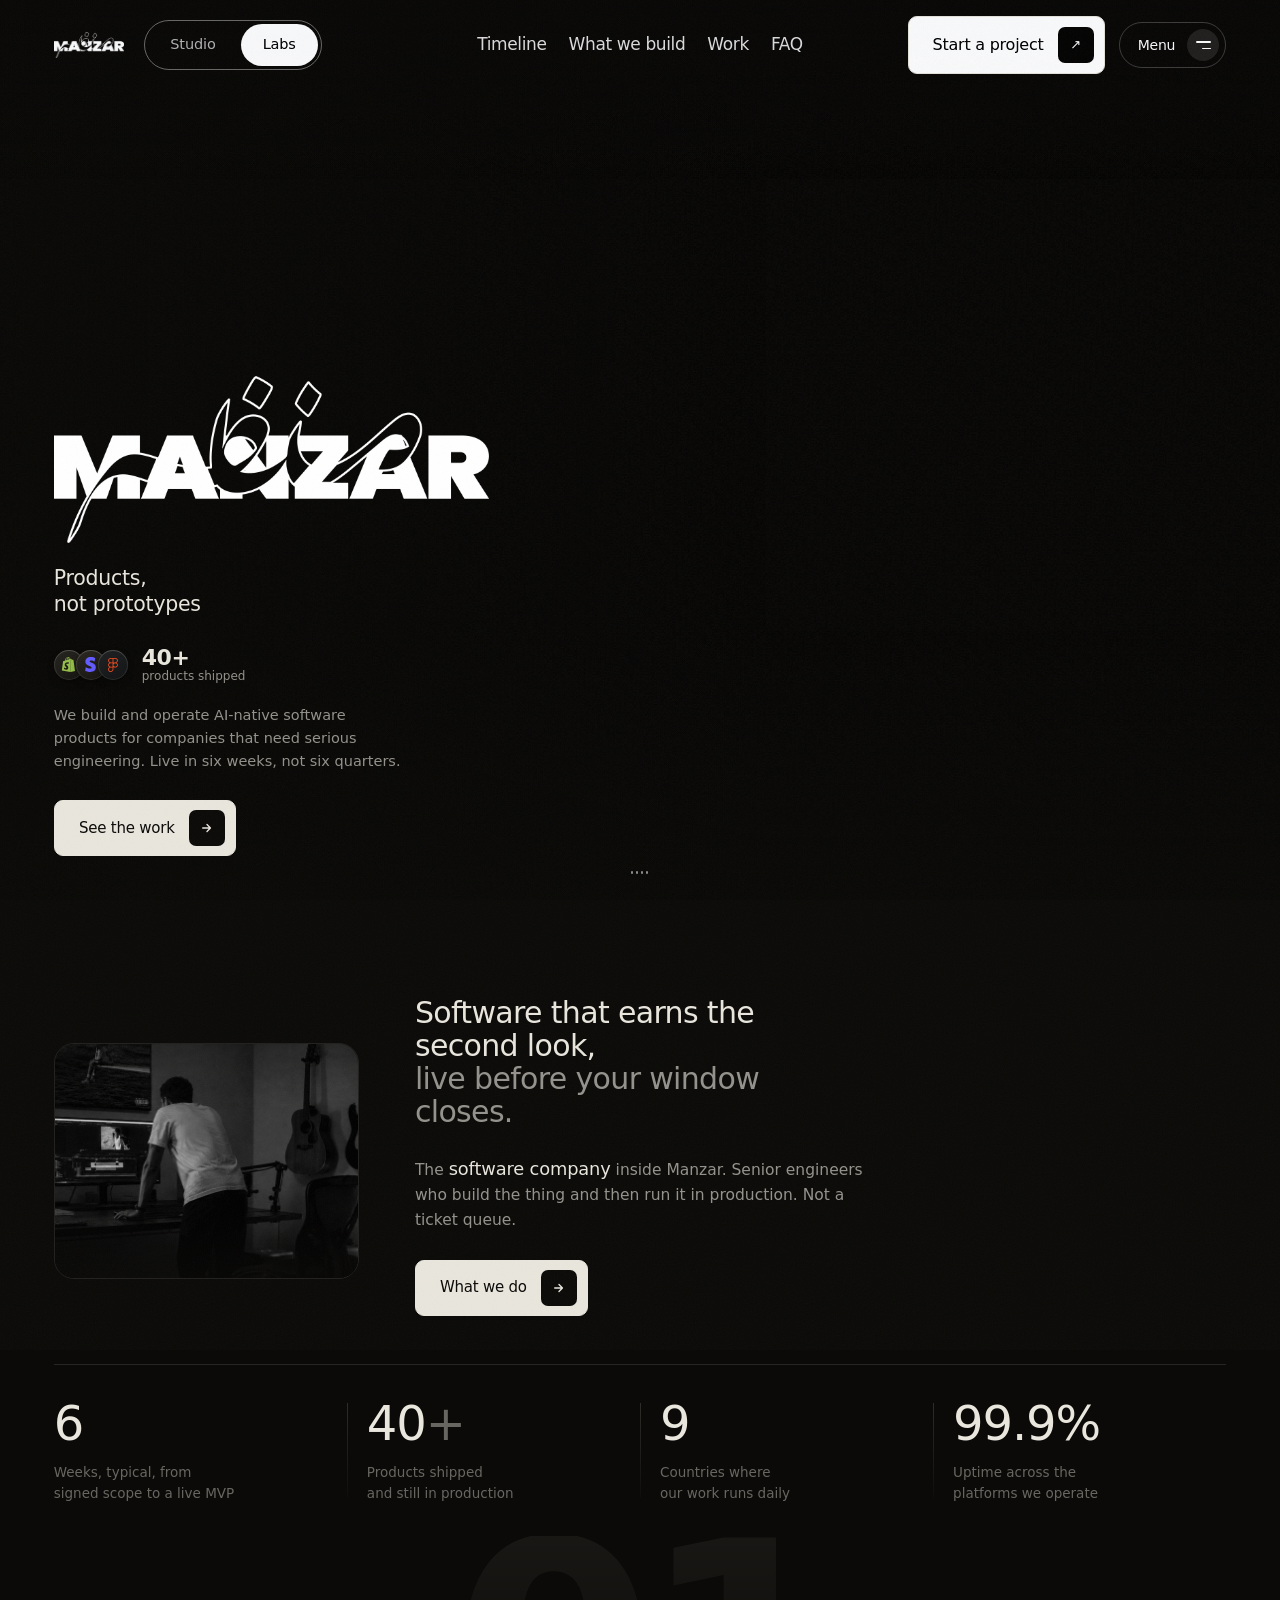
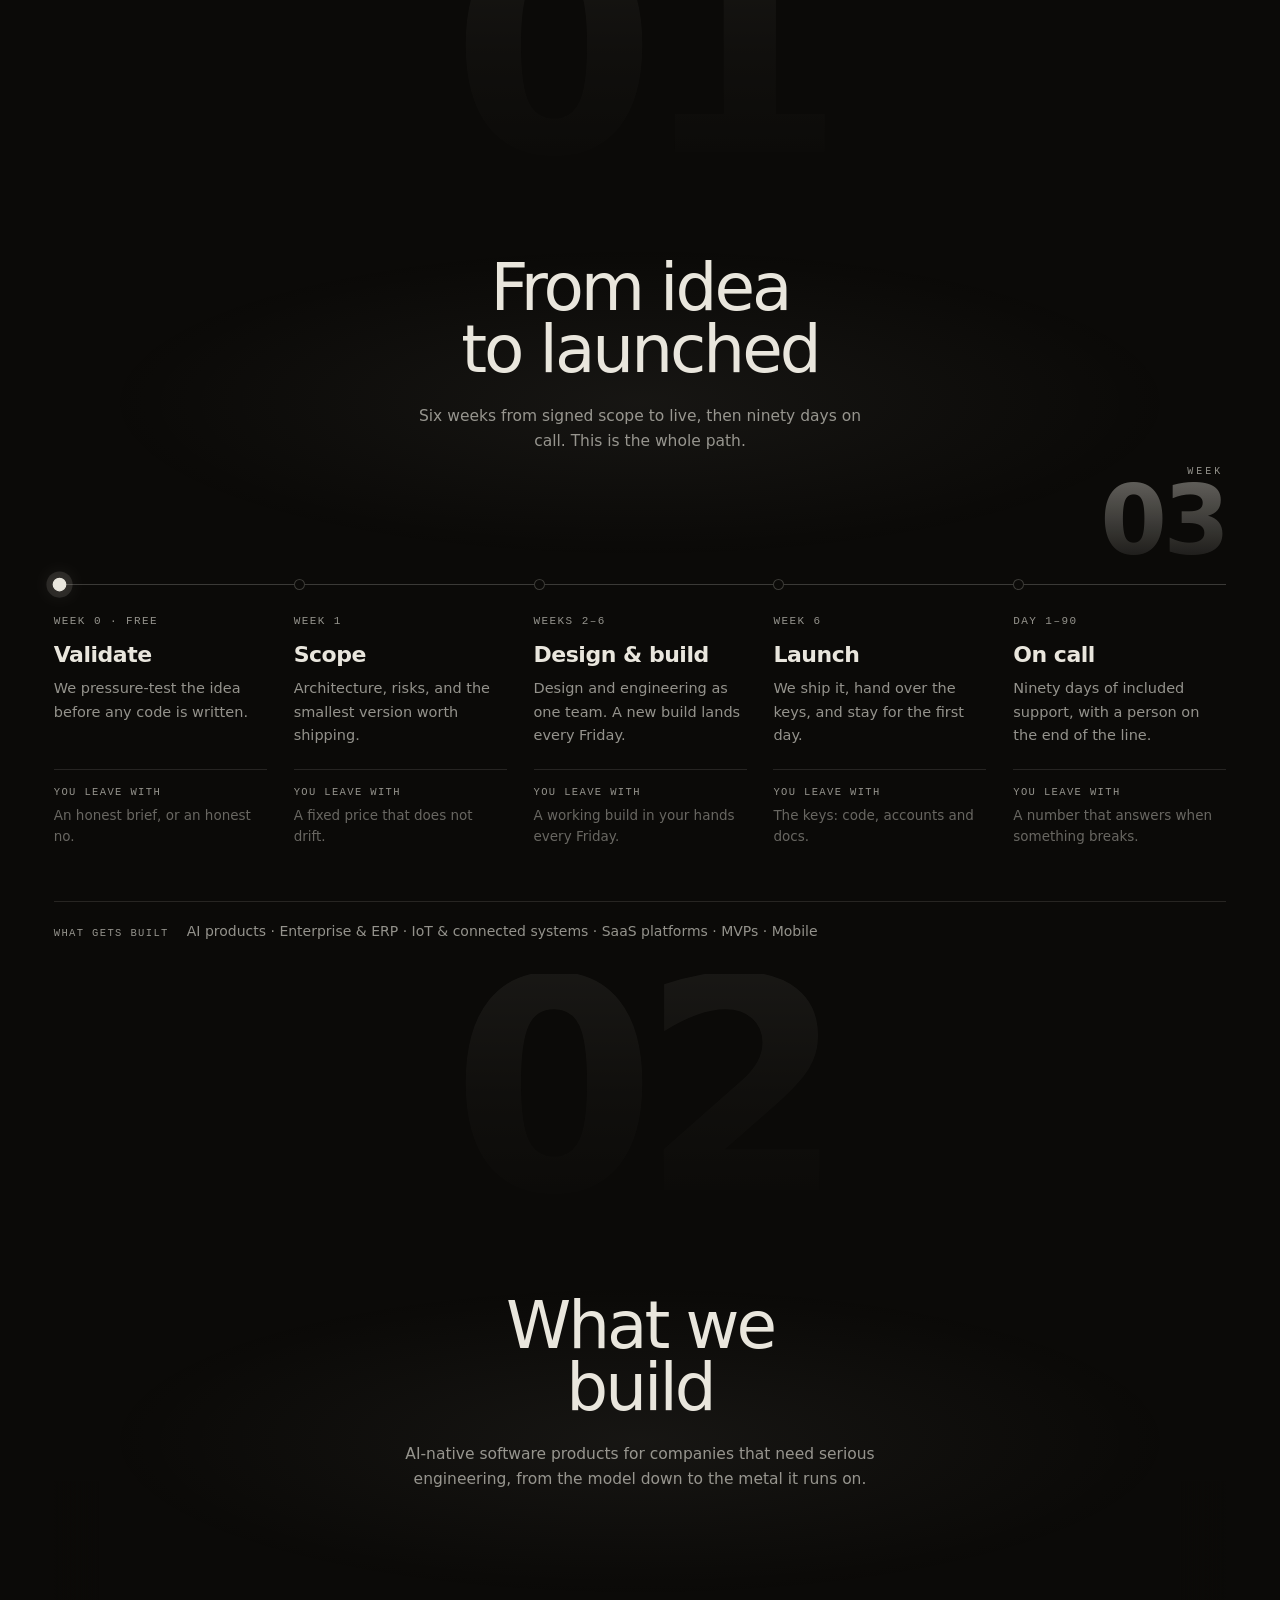
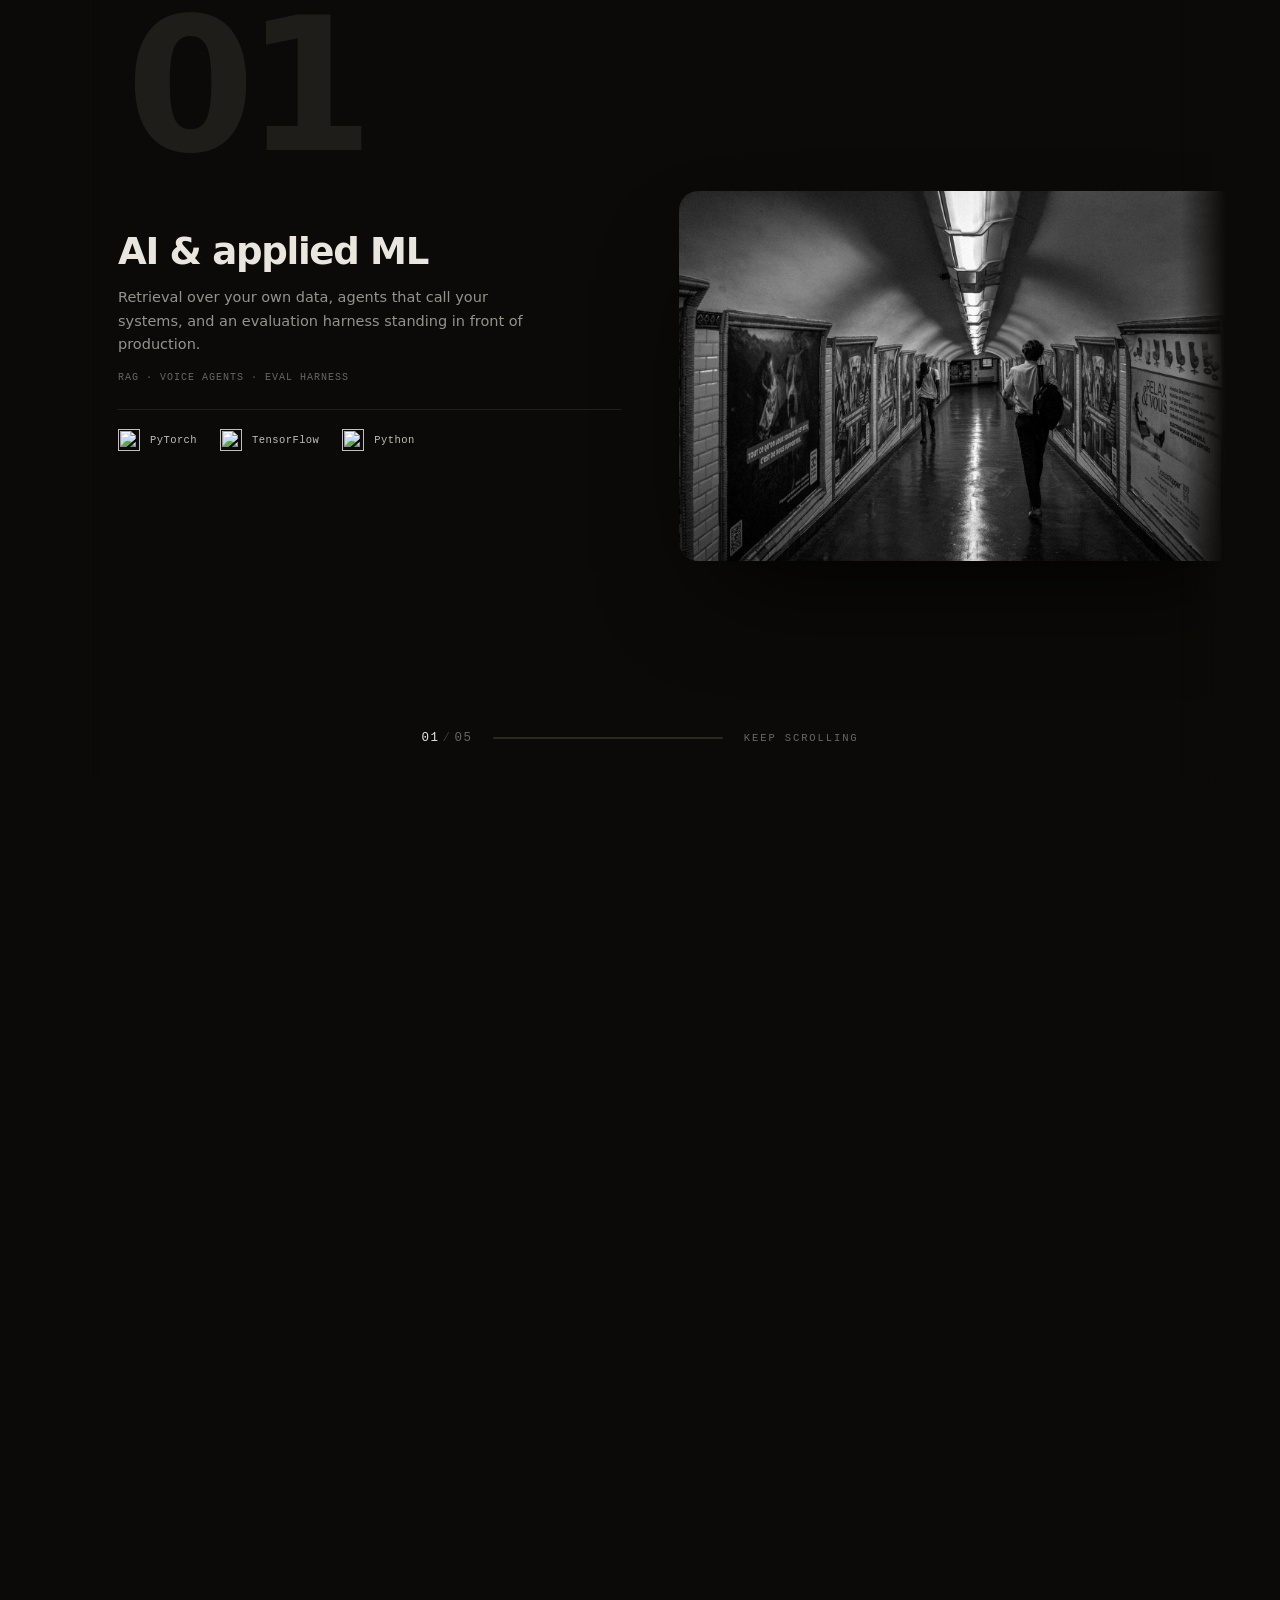
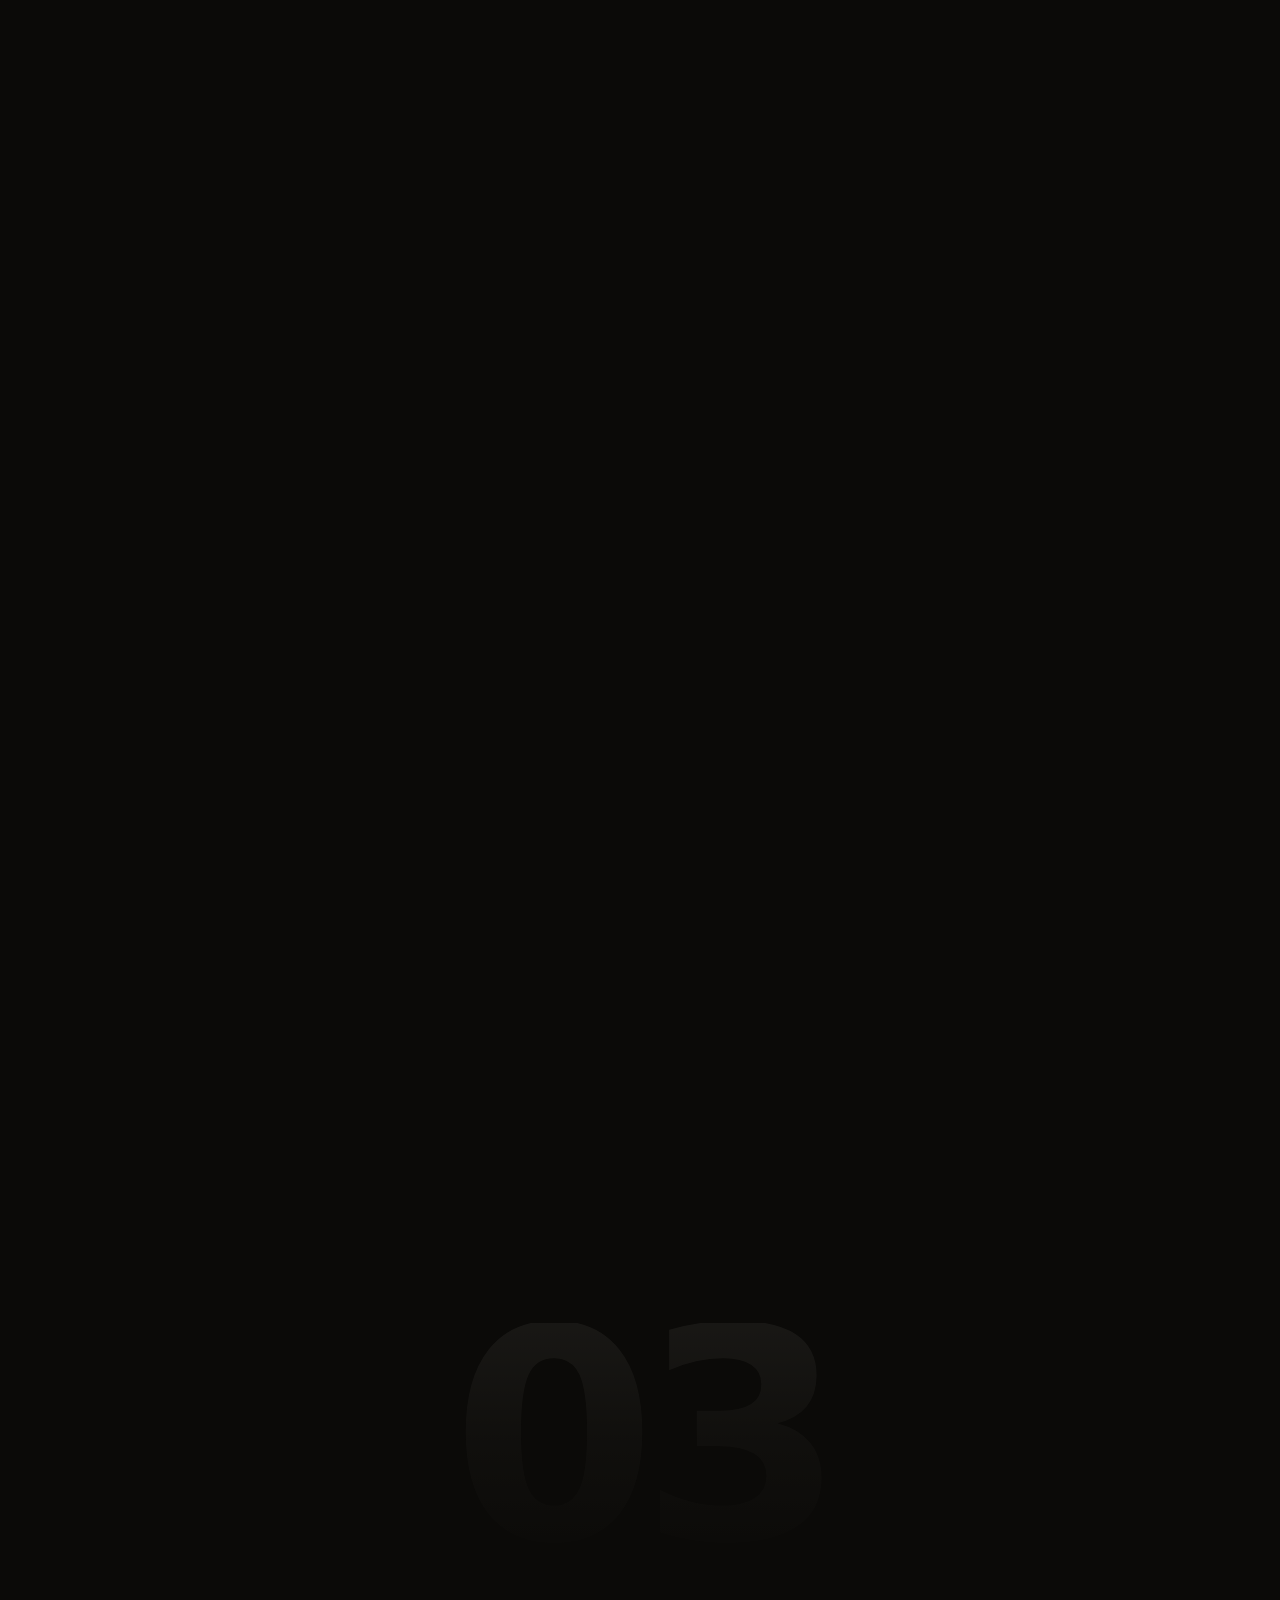
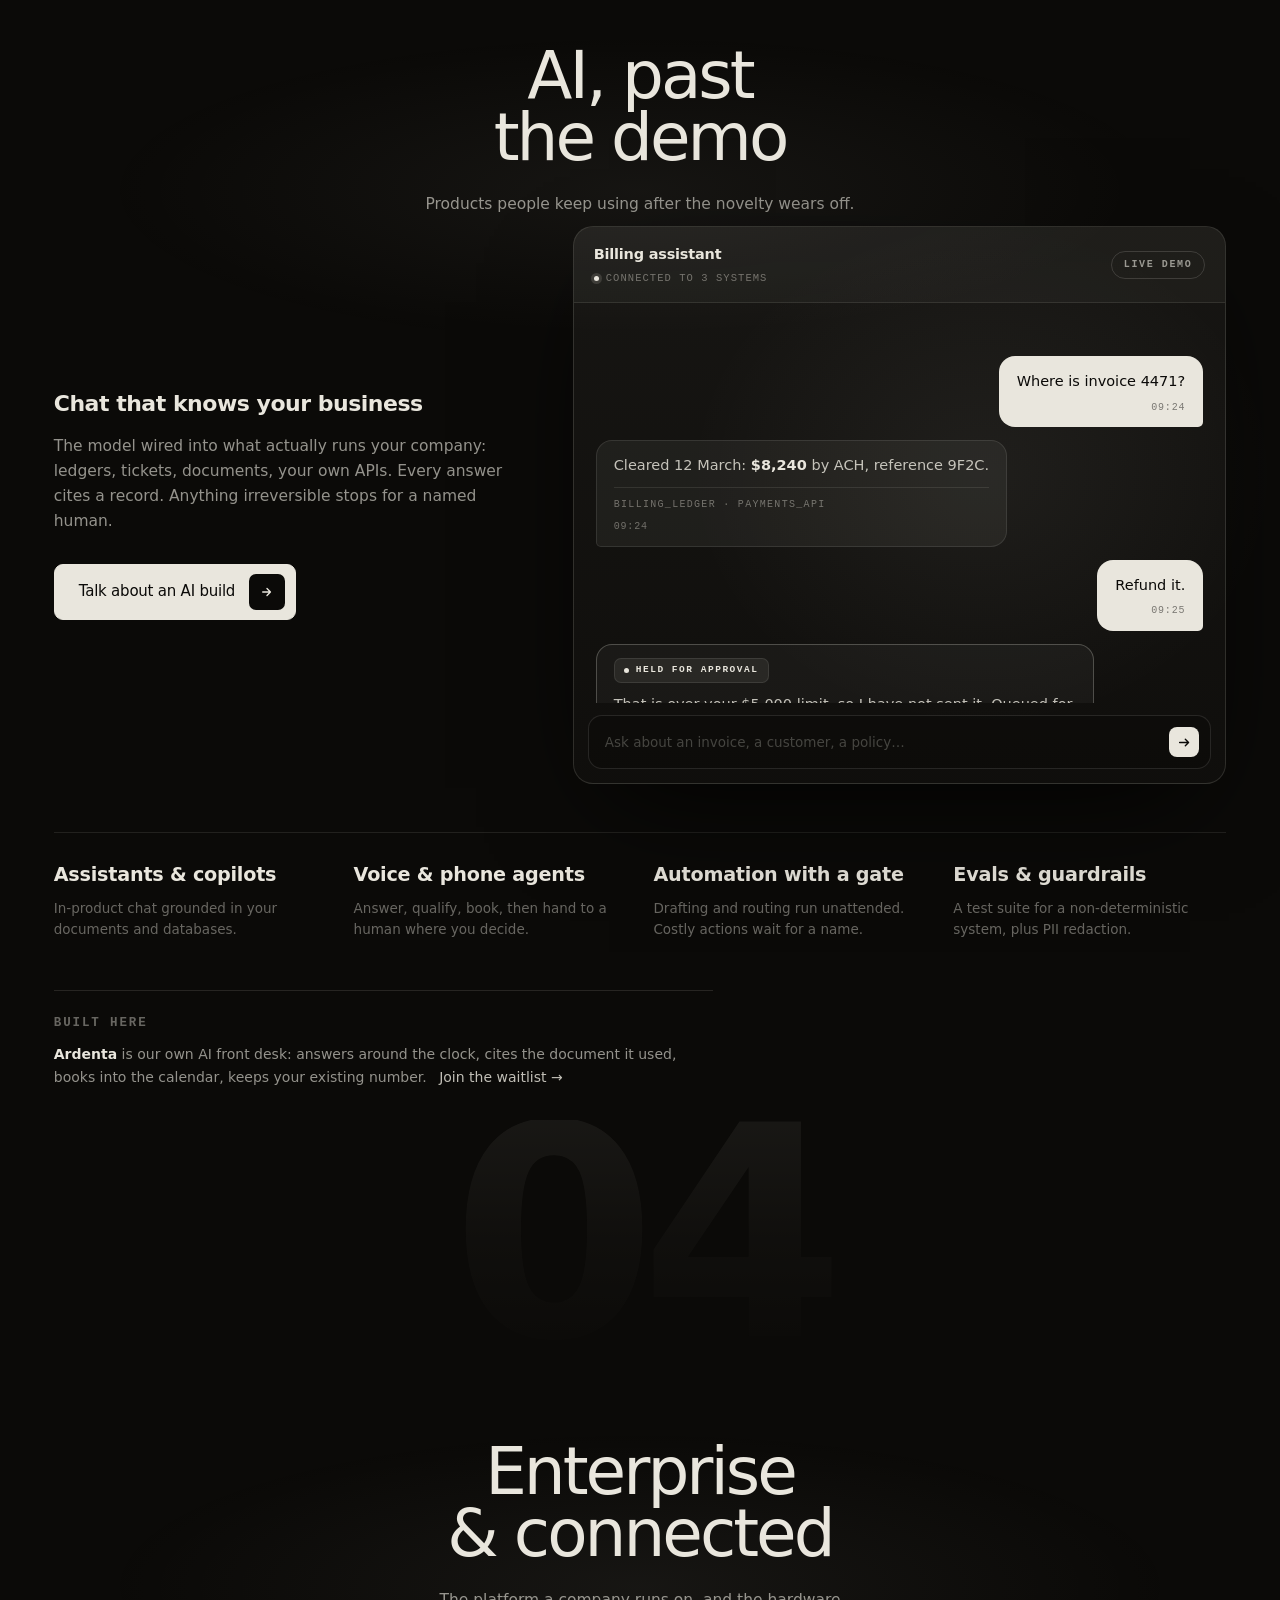
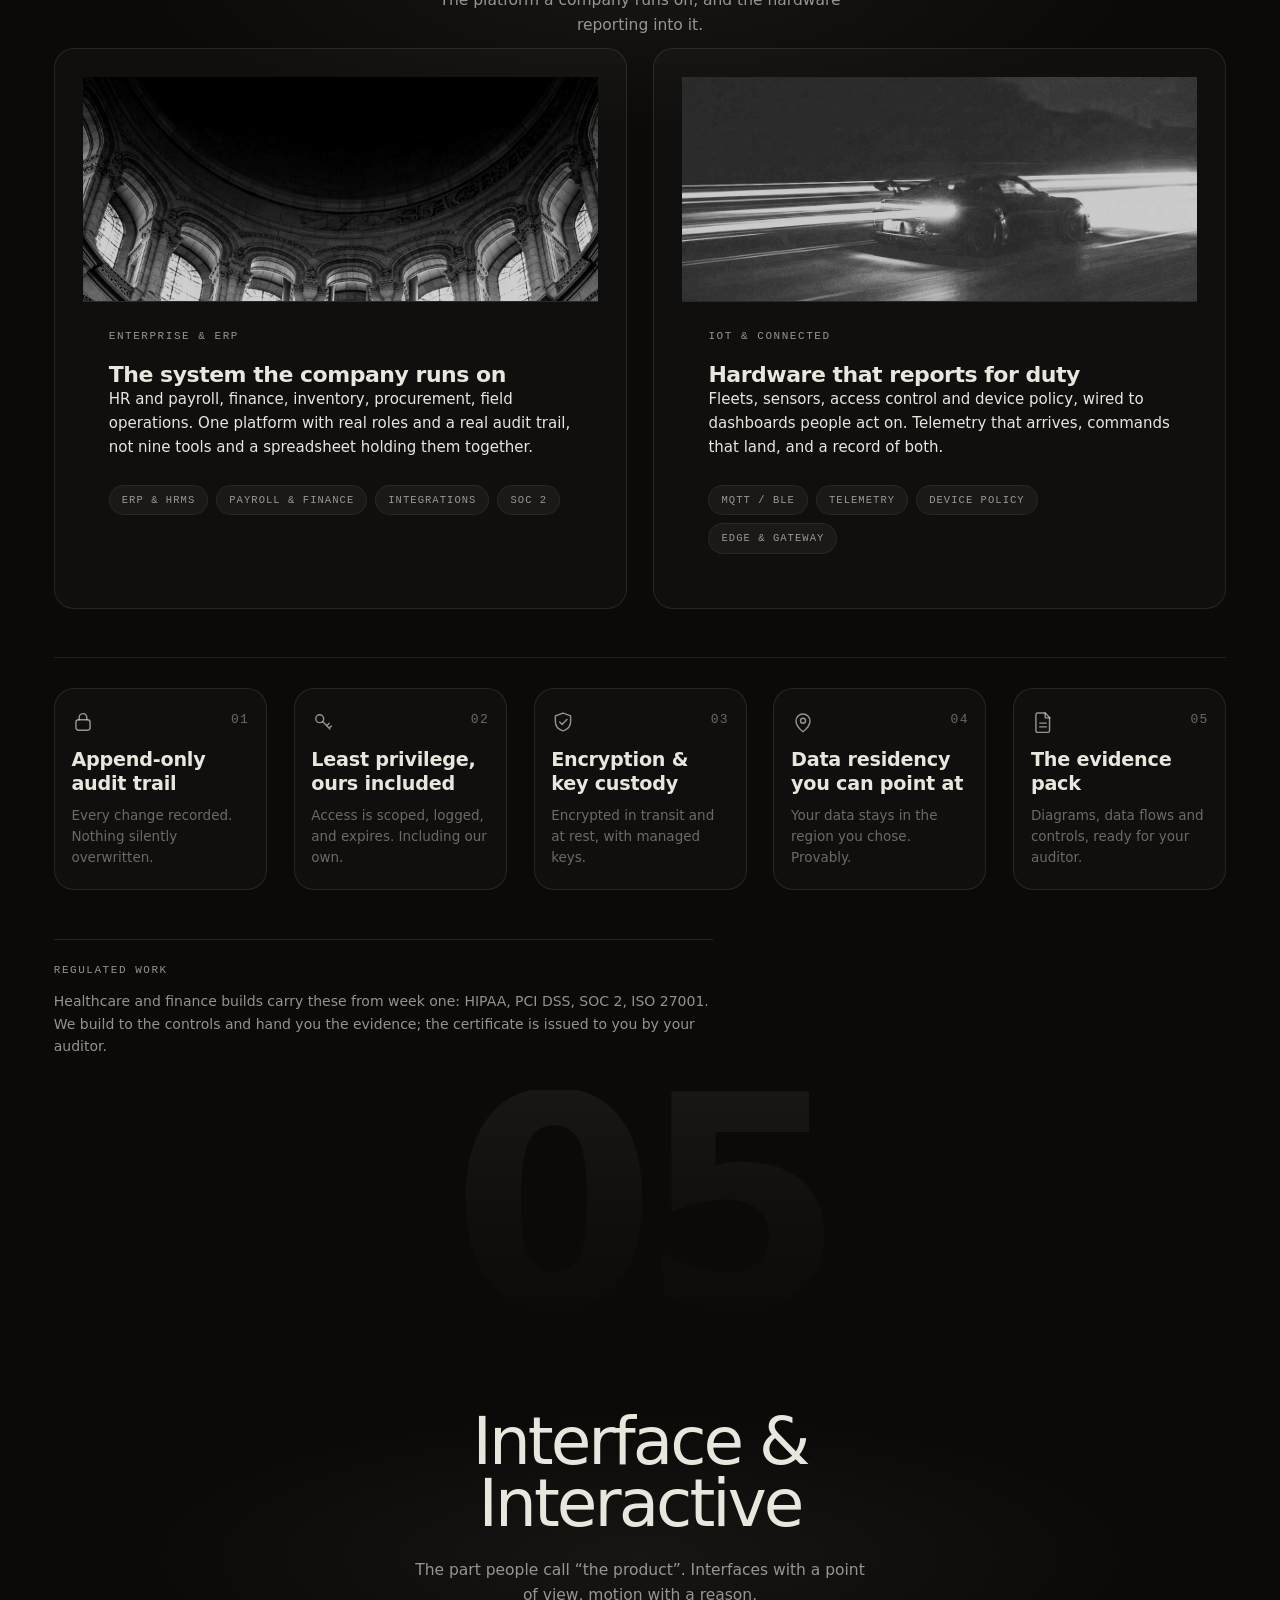
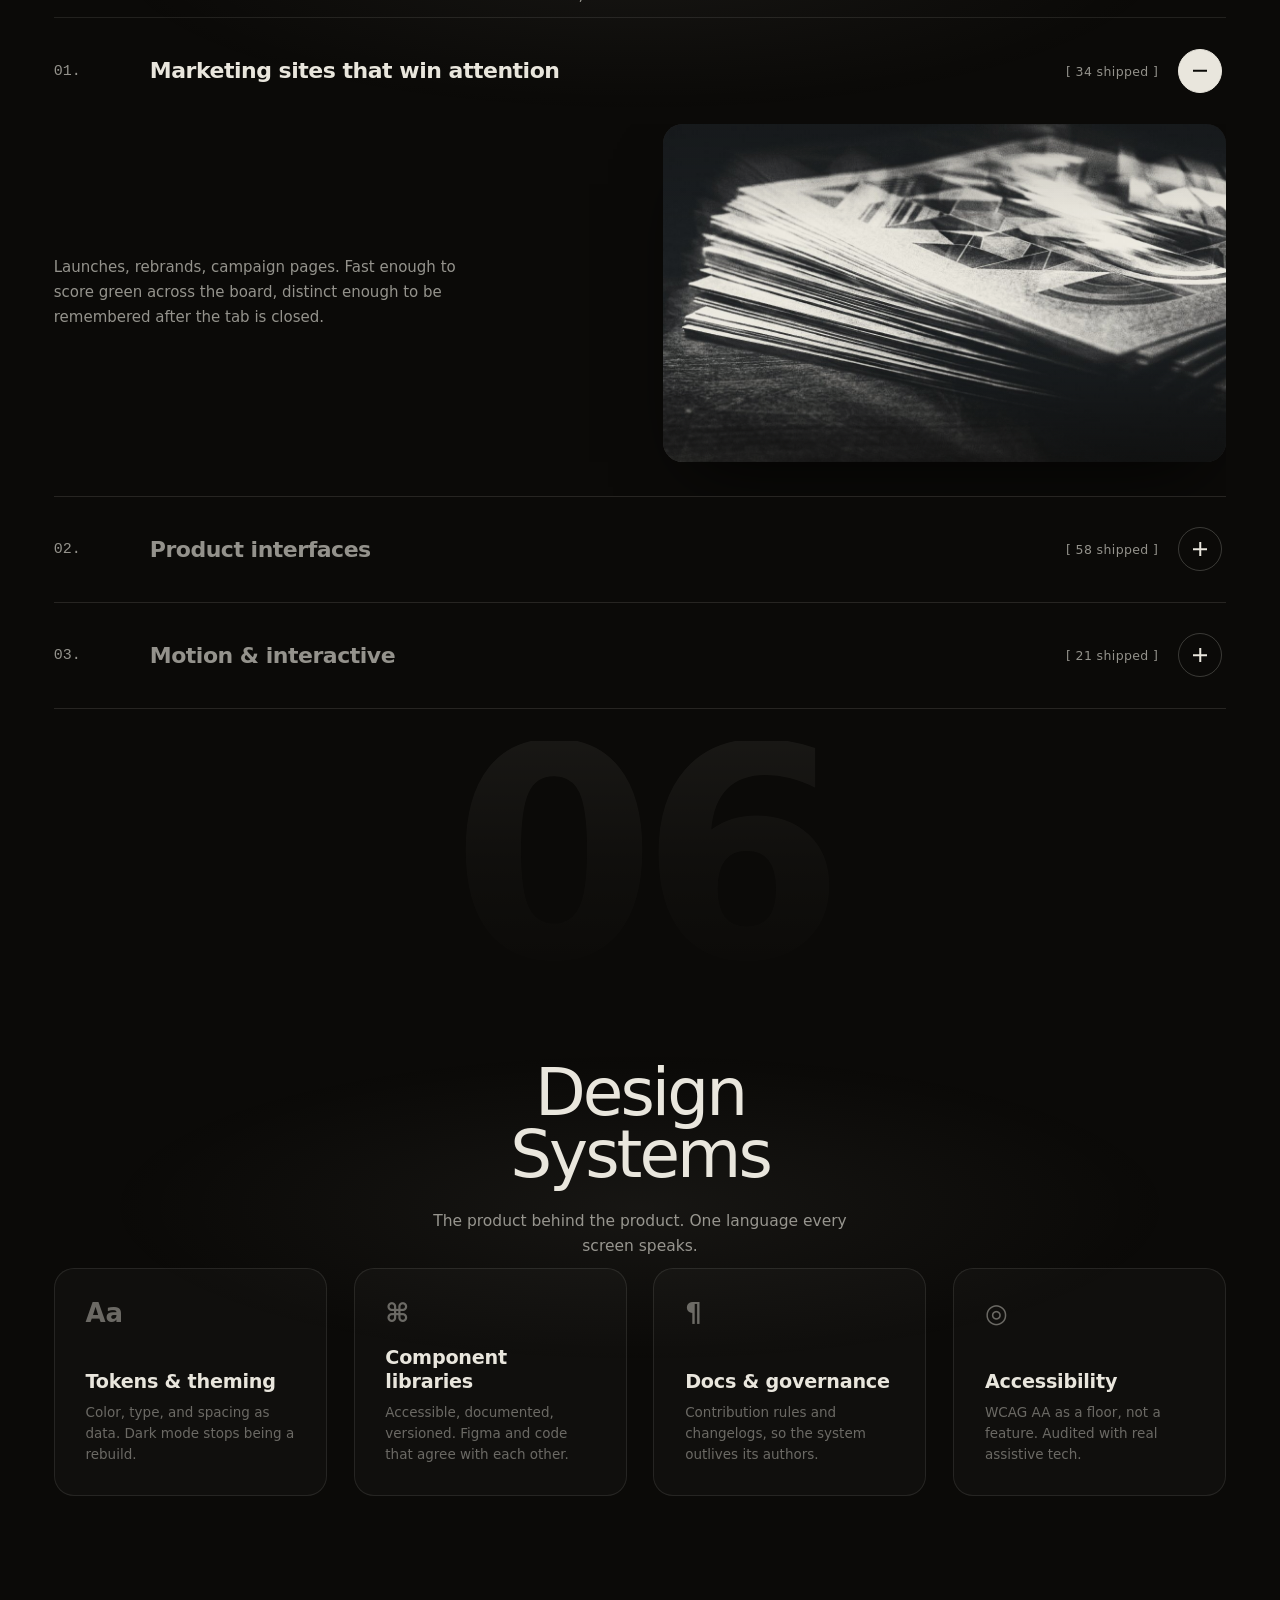
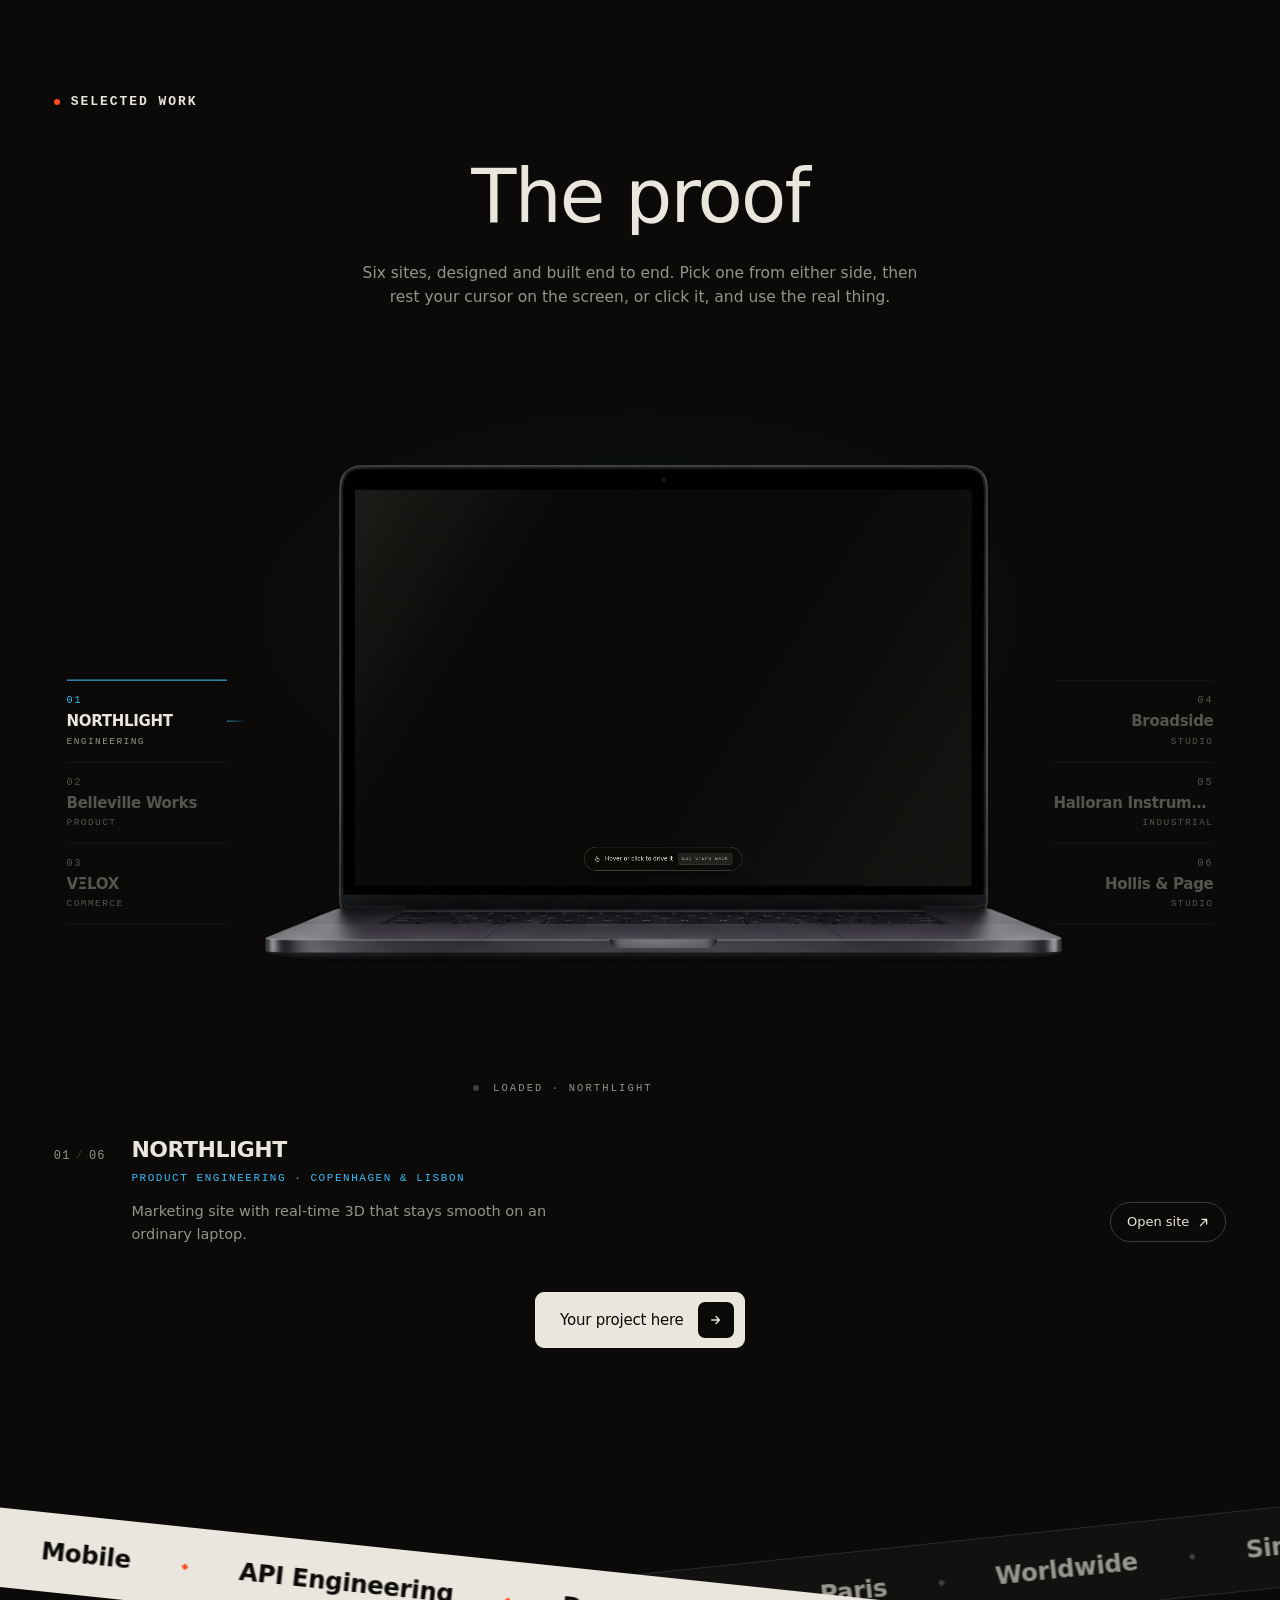
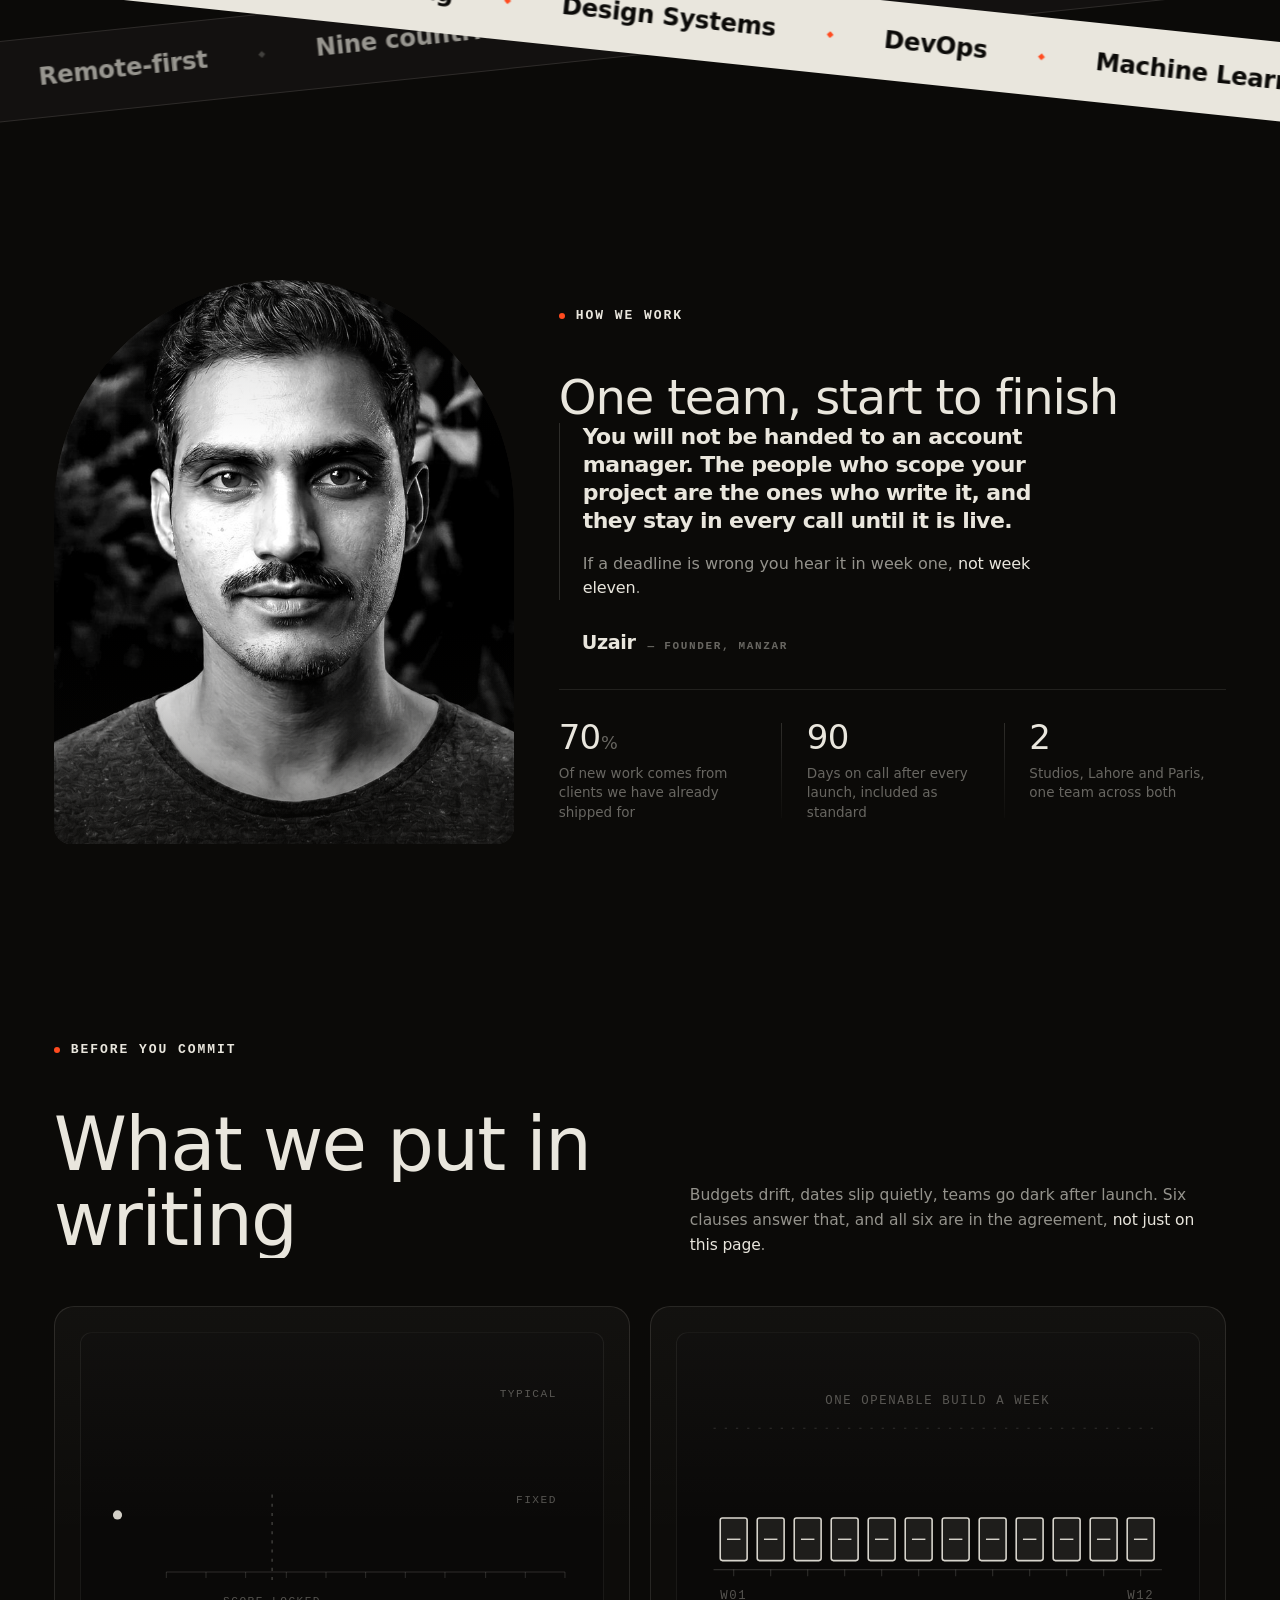
==== labs/index.html @ a0391128 "Score volume up ~14dB: files re-mastered -25 to -15dB mean (limited -2dB peaks), player volume .5 to" ====
<!DOCTYPE html>
<html lang="en">
<head>
<meta charset="UTF-8">
<!-- First-paint guard. This runs during parse, before any stylesheet has
     loaded, so the very first frame the browser paints is ink rather than the
     browser default white. Without it a slow stylesheet shows a white page with
     blue links for a frame, which is precisely what a crossover looked like.
     The second half raises the crossover cover during parse too, so arriving
     from the other world is covered from frame one rather than from whenever
     crossover.js happens to execute at the end of the body. -->
<style>html{background:#0B0A08}html.mz-xover-boot{overflow:hidden}html.mz-xover-boot::before{content:"";position:fixed;inset:0;z-index:4001;background:#0B0A08;pointer-events:none}</style>
<script>(function(){var d=document.documentElement;try{if(sessionStorage.getItem('mz:crossover')){d.className+=' mz-xover-boot';}}catch(e){}
/* Activate the Manzar pointer during parse. It used to be switched on by
   the main script at the end of the body, so for the whole of a page load
   — and therefore for the whole of a crossover — the visitor got the
   system arrow back. Setting it here means the pointer never changes
   identity between the two worlds. */
})();</script>

<meta name="viewport" content="width=device-width, initial-scale=1.0">
<title>Manzar Labs — Software Engineering at Startup Speed</title>
<meta name="description" content="Manzar Labs is a software engineering company. MVPs live in six weeks, AI products that hold up past the demo, and healthcare and fintech platforms built to pass audit. Lahore and Paris, working worldwide.">
<link rel="canonical" href="https://manzar.studio/labs/">
<meta property="og:title" content="Manzar Labs · Software engineering at startup speed">
<meta property="og:description" content="MVPs live in six weeks. AI products past the demo. HIPAA and SOC 2 platforms that pass audit the first time. Built between Lahore and Paris.">
<meta property="og:type" content="website">
<meta property="og:url" content="https://manzar.studio/labs/">
<meta property="og:image" content="https://manzar.studio/assets/labs-preview.jpg">
<meta property="og:image:width" content="1200">
<meta property="og:image:height" content="750">
<meta property="og:image:alt" content="Manzar Labs, software engineering at startup speed">
<meta name="twitter:card" content="summary_large_image">
<meta name="twitter:title" content="Manzar Labs · Software engineering at startup speed">
<meta name="twitter:description" content="MVPs live in six weeks. AI products past the demo. HIPAA and SOC 2 platforms that pass audit the first time. Built between Lahore and Paris.">
<meta name="twitter:image" content="https://manzar.studio/assets/labs-preview.jpg">
<meta name="theme-color" content="#0B0A08">
<link rel="icon" href="../favicon.ico" sizes="32x32">
<link rel="icon" type="image/png" sizes="32x32" href="../assets/brand/favicon-labs-32.png">
<link rel="icon" type="image/png" sizes="192x192" href="../assets/brand/favicon-labs-192.png">
<link rel="icon" type="image/png" sizes="512x512" href="../assets/brand/favicon-labs-512.png">
<link rel="apple-touch-icon" href="../assets/brand/favicon-labs-180.png">
<link rel="manifest" href="../site.webmanifest">
<script>if("scrollRestoration" in history)history.scrollRestoration="manual";
/* Crossover gating, before first paint. main.js runs during parse and takes this
   page's own preloader straight down the moment it sees a crossover, but the
   curtain that should be covering is built by the deferred manzar-system.js —
   between the two the Labs hero flashed for a frame or two mid-transition. This
   holds the same ink from frame one (html.mz-crossing in manzar-system.css);
   MZ.arrive() clears it once the real curtain is up, and the timer is the
   failsafe for the shared script never loading. */
window.__mzCrossover=false;
try{window.__mzCrossover=!!sessionStorage.getItem("mz-crossover");}catch(e){}
if(window.__mzCrossover){
  document.documentElement.classList.add("mz-crossing");
  setTimeout(function(){document.documentElement.classList.remove("mz-crossing");},3000);
}</script>
<link rel="preconnect" href="https://fonts.googleapis.com">
<link rel="preconnect" href="https://fonts.gstatic.com" crossorigin>
<link rel="preconnect" href="https://api.fontshare.com">
<!-- Two requests, not one: Fontshare silently drops the second family from a
     combined f[] request, so Tanker never loaded here and every --shout element
     was falling back. Same fix already applied on index.html. -->
<link rel="preload" as="style" href="https://api.fontshare.com/v2/css?f[]=general-sans@400,500,600,700&amp;display=swap" onload="this.onload=null;this.rel='stylesheet'">
<link rel="preload" as="style" href="https://fonts.googleapis.com/css2?family=Instrument+Serif:ital@1&amp;display=swap" onload="this.onload=null;this.rel='stylesheet'">
<link rel="preload" as="style" href="https://api.fontshare.com/v2/css?f[]=tanker@400&amp;display=swap" onload="this.onload=null;this.rel='stylesheet'">
<noscript>
  <link rel="stylesheet" href="https://api.fontshare.com/v2/css?f[]=general-sans@400,500,600,700&amp;display=swap">
  <link rel="stylesheet" href="https://api.fontshare.com/v2/css?f[]=tanker@400&amp;display=swap">
  <link rel="stylesheet" href="https://fonts.googleapis.com/css2?family=Instrument+Serif:ital@1&amp;display=swap">
</noscript>
<!-- The pointer. Deliberately the first stylesheet in the document, so
     it is resolved before the page first paints and the browser never
     gets a chance to show its own arrow. -->
<link rel="stylesheet" href="../assets/css/cursor.css">
<link rel="stylesheet" href="../assets/css/manzar-system.css">
<link rel="stylesheet" href="assets/css/style.css">
  <!-- Manzar theme layer: re-skins Labs onto the Studio type system. Remove to restore original. -->
  <link rel="stylesheet" href="assets/css/manzar-theme.css">
<script src="../assets/js/manzar-system.js" defer></script>
<style>
.skip{position:fixed;left:-999px;top:8px;z-index:2000;background:var(--acc);color:var(--ink);padding:8px 14px;font-family:var(--mono);font-size:12px}
.skip:focus{left:8px}
</style>
<script type="application/ld+json">
{
  "@context": "https://schema.org",
  "@graph": [
    {
      "@type": "Organization",
      "@id": "https://manzar.studio/#organization",
      "name": "Manzar",
      "url": "https://manzar.studio/",
      "logo": "https://manzar.studio/assets/brand/favicon-512.png",
      "sameAs": [
        "https://www.instagram.com/manzar.studio/",
        "https://www.linkedin.com/company/manzarstudio/"
      ]
    },
    {
      "@type": "WebSite",
      "@id": "https://manzar.studio/#website",
      "name": "Manzar",
      "url": "https://manzar.studio/",
      "publisher": {
        "@id": "https://manzar.studio/#organization"
      }
    },
    {
      "@type": "FAQPage",
      "mainEntity": [
        {
          "@type": "Question",
          "name": "We're a startup and need an MVP fast. How fast is fast?",
          "acceptedAnswer": {
            "@type": "Answer",
            "text": "Six weeks from a signed scope to something real users can log into, for a typical first product. You get an openable build in week two and a feature-complete beta around week four, so you are testing with actual people long before launch day. Tell us your date on the first call. If it can't be held, you'll hear that immediately rather than in week eleven."
          }
        },
        {
          "@type": "Question",
          "name": "Can you build an AI chat product?",
          "acceptedAnswer": {
            "@type": "Answer",
            "text": "Yes, and past the demo stage. We wire the model into the systems that run your business: your databases, documents and APIs. Answers are grounded in records it can cite. Assistants and copilots inside your product, voice and phone agents, and automation that stops for a named human before it does anything expensive or irreversible. Evals, PII redaction and fallbacks come with the build, not after it."
          }
        },
        {
          "@type": "Question",
          "name": "Can you handle HIPAA, PCI or SOC 2 work?",
          "acceptedAnswer": {
            "@type": "Answer",
            "text": "Yes. We build healthcare and finance products to those controls from week one: append-only audit trails, least-privilege access, encryption with managed keys, and data residency you can point at. We hand over the architecture diagrams, data-flow maps, threat model and policies as part of the delivery. The certificate is issued to you by your own auditor; our job is to make sure nothing in the build stands between you and it."
          }
        },
        {
          "@type": "Question",
          "name": "How does a project start?",
          "acceptedAnswer": {
            "@type": "Answer",
            "text": "With a call and a one-page brief we write for you, free. If we're not the right fit, we'll say so and point you to someone who is."
          }
        },
        {
          "@type": "Question",
          "name": "What does an engagement cost?",
          "acceptedAnswer": {
            "@type": "Answer",
            "text": "Scoping sprints start around $6k. Full builds typically run $25k to $120k depending on scope. You get the number after scoping, and it doesn't drift."
          }
        },
        {
          "@type": "Question",
          "name": "Who actually works on our product?",
          "acceptedAnswer": {
            "@type": "Answer",
            "text": "The senior team that scoped it, plus specialists we bring in by name when a project needs them. Nothing is outsourced anonymously."
          }
        },
        {
          "@type": "Question",
          "name": "How fast do you ship?",
          "acceptedAnswer": {
            "@type": "Answer",
            "text": "An MVP in about six weeks. A marketing site in three to five. A larger v1 platform in eight to fourteen. Whichever it is, you open a working build every Friday from week two, so you can check the answer yourself instead of taking it on trust."
          }
        },
        {
          "@type": "Question",
          "name": "What happens after launch?",
          "acceptedAnswer": {
            "@type": "Answer",
            "text": "Ninety days of included support, then a retainer if you want us on call. Either way you own the code, the accounts, and the docs."
          }
        }
      ]
    }
  ]
}
</script>
<link rel="stylesheet" href="../assets/css/crossover.css">
<link rel="stylesheet" href="../assets/css/menu.css">
</head>
<body>
<a class="skip" href="#top">Skip to content</a>

<!-- ══════════════ PRELOADER ══════════════ -->
<div class="preloader" id="preloader" aria-hidden="true">
  <!-- The real bilingual wordmark, same mark the Studio loader uses — Labs was
       rebuilding "MANZAR" out of display type, so the two worlds opened on
       different marks. -->
  <div class="preloader-core">
    <img class="preloader-logo" id="preloaderLogo" src="../assets/manzar-wordmark.png" alt="Manzar"
         width="2556" height="980" fetchpriority="high" decoding="async">
    <span class="preloader-rail" aria-hidden="true"><i id="preloaderRail"></i></span>
  </div>
  <div class="preloader-count" id="preloaderCount">00</div>
</div>

<!-- ══════════════ NAV ══════════════
     Shared .mz-nav markup + component CSS from manzar-system.css (§3.1),
     driven by MZ.nav()/MZ.switcher(). Same grammar as the Studio page:
     left = Menu pill + locale + clock, centre = logo tab, right =
     world switcher + Start a project. -->
<header class="nav" id="nav">
  <div class="nav-left">
    <a class="brand" href="#top" aria-label="Manzar Labs, back to top"><img src="../assets/manzar-wordmark.png" alt="Manzar" width="2556" height="980" decoding="async"></a>
    <div class="mz-switch" role="group" aria-label="Manzar worlds">
      <a class="mz-sw-opt" href="../index.html" data-world="studio">Studio</a>
      <a class="mz-sw-opt is-on" href="index.html" data-world="labs">Labs</a>
    </div>
  </div>
  <nav class="nav-links" aria-label="Primary">
    <a href="#speed">Timeline</a>
    <a href="#services">What we build</a>
    <a href="#work">Work</a>
    <a href="#faq">FAQ</a>
  </nav>
  <div class="nav-right">
    <a class="nav-cta magnetic" href="#contact">Start a project <span class="arr">↗</span></a>
    <button class="menu-btn" type="button" id="menuBtn" data-mzx-open aria-controls="mzMenu" aria-expanded="false" aria-label="Open menu"><span class="menu-btn-label">Menu</span><span class="menu-btn-icon" aria-hidden="true"><i></i><i></i></span></button>
  </div>
</header>

<main id="top">

  <!-- ══════════════ HERO ══════════════ -->
  <section class="hero" id="hero">
    <div class="hero-shell" id="heroShell">
      <div class="hero-media" aria-hidden="true">
        <!-- Charcoal silk, relit in WebGL: a baked normal-map video gives the
             folds their curvature, and a soft light follows the cursor across
             the sheen. Fallbacks: plain video, then a still. -->
        <div class="hero-fallback" style="background-image:url('assets/img/hero-silk.jpg')"></div>
        <canvas id="cv-hero"></canvas>
        <video id="hvA" class="hv hv-a" muted playsinline preload="auto"></video>
        <div class="hero-shade"></div>
      </div>
      <!-- Sits outside .hero-media on purpose: the media parallaxes and this must
           stay locked to the shell edge. Fades up with the inset (see --feather). -->
      <div class="hero-feather" aria-hidden="true"></div>
      <div class="hero-inner">
        <h1 class="hero-title hero-title--logo" id="heroTitle" aria-label="Manzar"><img src="../assets/manzar-wordmark.png" alt="Manzar" width="2556" height="980" decoding="async"></h1>
        <div class="hero-row">
          <div class="hero-col-left">
            <h2 class="hero-sub" data-reveal>Products,<br>not prototypes</h2>
            <div class="hero-clients" data-reveal>
              <div class="hero-picons" aria-hidden="true"><span><img src="assets/picons/shopify.svg" alt="" width="15" height="15" decoding="async"></span><span><img src="assets/picons/stripe.svg" alt="" width="15" height="15" decoding="async"></span><span><img src="assets/picons/figma.svg" alt="" width="14" height="14" decoding="async"></span></div>
              <div class="hero-clients-copy"><strong class="stat-num" data-count="40" data-suffix="+">0</strong><em>products shipped</em></div>
            </div>
            <p class="hero-blurb" data-reveal>We build and operate AI-native software products for companies that need serious engineering. Live in six weeks, not six quarters.</p>
            <div class="hero-ctas" data-reveal>
              <a class="btn btn-light" href="#work"><span class="btn-label">See the work</span><span class="btn-chip"><svg viewBox="0 0 14 14" width="11" height="11"><path d="M2 7h9M7 3l4 4-4 4" stroke="currentColor" stroke-width="1.6" fill="none" stroke-linecap="round" stroke-linejoin="round"/></svg></span></a>
            </div>
          </div>
        </div>
      </div>
    </div>
    <audio data-mz-ambience data-mz-volume=".8" loop preload="auto" src="assets/audio/score-labs.m4a"></audio>
  </section>

  <!-- ══════════════ TICKER ══════════════ -->


  <!-- ══════════════ MISSION ══════════════ -->
  <section class="mission section" id="mission">
    <div class="mission-top">
      <figure class="mission-fig" data-reveal>
        <div class="mission-fig-fallback"></div>
        <img loading="lazy" decoding="async" src="assets/img/mission-desk.jpg" alt="A Manzar engineer standing at a workstation late in the edit suite" width="1560" height="1040" onerror="this.style.display='none'">
      </figure>
      <div class="mission-copy">
        <h2 class="mission-head" data-wipe>
          <span class="line-a">Software that earns the second look,</span>
          <span class="line-b">live before your window closes.</span>
        </h2>
        <p class="mission-blurb" data-reveal>The <em class="serif">software company</em> inside Manzar. Senior engineers who build the thing and then run it in production. Not a ticket queue.</p>
        <a class="btn btn-ghost" href="#services" data-reveal><span class="btn-label">What we do</span><span class="btn-chip"><svg viewBox="0 0 14 14" width="11" height="11"><path d="M2 7h9M7 3l4 4-4 4" stroke="currentColor" stroke-width="1.6" fill="none" stroke-linecap="round" stroke-linejoin="round"/></svg></span></a>
      </div>
    </div>
    <div class="stats" id="stats">
      <div class="stat" data-reveal><h3 class="stat-big"><span data-count="6">0</span></h3><p>Weeks, typical, from<br>signed scope to a live MVP</p></div>
      <div class="stat" data-reveal><h3 class="stat-big"><span data-count="40">0</span><i>+</i></h3><p>Products shipped<br>and still in production</p></div>
      <div class="stat" data-reveal><h3 class="stat-big"><span data-count="9">0</span></h3><p>Countries where<br>our work runs daily</p></div>
      <div class="stat" data-reveal><h3 class="stat-big"><span data-count="99">0</span><em>.9%</em></h3><p>Uptime across the<br>platforms we operate</p></div>
    </div>
  </section>

  <!-- The timeline. This used to be told twice: a "Six weeks to live"
     section stating the weeks from our side, and this rail stating the
     same six weeks from the client's — its own subhead said so. One
     timeline now, the client-side one, because it is the richer of the
     two: every stop carries what it costs, what you decide and what you
     hold at the end of it. It keeps id="speed" so the nav, the footer
     and the Studio page all still land here. -->
  <section class="svc" id="speed" data-nav-label="Timeline">
    <div class="svc-head">
      <span class="svc-ghost" aria-hidden="true">01</span>
      <h3 class="svc-title">From idea<br>to launched</h3>
      <p class="svc-sub" data-reveal>Six weeks from signed scope to live, then ninety days on call.
        This is the whole path.</p>
    </div>

    <!-- ── The rail ──────────────────────────────────────────────────
         Five stops on one line, and a clock. The clock is scrubbed to
         scroll through the five stops — WEEK 00 through WEEK 06, then it
         flips to DAY and runs to 90 — so the section's subject, time,
         is the thing your scrolling drives. Each stop keeps exactly one
         concrete line: what you are holding when it ends. -->
    <div class="jr-wrap">
      <div class="jr-clock" id="jrClock" aria-hidden="true">
        <span class="jr-clock-u" id="jrClockU">Day</span>
        <span class="jr-clock-v" id="jrClockV">90</span>
      </div>
      <ol class="jr" id="jr">
        <li class="jr-stop" data-reveal>
          <span class="jr-node" aria-hidden="true"></span>
          <span class="jr-when">Week 0 &middot; free</span>
          <h4>Validate</h4>
          <p class="jr-desc">We pressure-test the idea before any code is written.</p>
          <span class="jr-get">An honest brief, or an honest no.</span>
        </li>
        <li class="jr-stop" data-reveal>
          <span class="jr-node" aria-hidden="true"></span>
          <span class="jr-when">Week 1</span>
          <h4>Scope</h4>
          <p class="jr-desc">Architecture, risks, and the smallest version worth shipping.</p>
          <span class="jr-get">A fixed price that does not drift.</span>
        </li>
        <li class="jr-stop" data-reveal>
          <span class="jr-node" aria-hidden="true"></span>
          <span class="jr-when">Weeks 2&ndash;6</span>
          <h4>Design &amp; build</h4>
          <p class="jr-desc">Design and engineering as one team. A new build lands every Friday.</p>
          <span class="jr-get">A working build in your hands every Friday.</span>
        </li>
        <li class="jr-stop" data-reveal>
          <span class="jr-node" aria-hidden="true"></span>
          <span class="jr-when">Week 6</span>
          <h4>Launch</h4>
          <p class="jr-desc">We ship it, hand over the keys, and stay for the first day.</p>
          <span class="jr-get">The keys: code, accounts and docs.</span>
        </li>
        <li class="jr-stop" data-reveal>
          <span class="jr-node" aria-hidden="true"></span>
          <span class="jr-when">Day 1&ndash;90</span>
          <h4>On call</h4>
          <p class="jr-desc">Ninety days of included support, with a person on the end of the line.</p>
          <span class="jr-get">A number that answers when something breaks.</span>
        </li>
      </ol>
    </div>

    <p class="jr-foot" data-reveal>
      <span>What gets built</span>
      AI products &middot; Enterprise &amp; ERP &middot; IoT &amp; connected systems &middot; SaaS platforms &middot; MVPs &middot; Mobile
    </p>
  </section>

  <!-- ══════════════ VELOCITY ══════════════
       The page's central claim, placed before the service blocks
       because it is the reason a founder keeps reading. Two halves: a
       dated track that says exactly what exists in which week, then the
       mechanics that make those dates possible. The second half matters
       more than the first — "we are fast" is worth nothing without the
       reason, and the reason here is removed overhead, not cut corners. -->
  <!-- ══════════════ SERVICES ══════════════
       One card at a time. Five at once meant five things competing and
       none of them read; here the eye has a single place to be and the
       neighbours read as depth. Advances on a timer that stops the moment
       you touch it, and every control works from the keyboard. -->
  <section class="section lsv" id="services" data-nav-label="What we build">
    <div class="svc-head">
      <span class="svc-ghost" aria-hidden="true">02</span>
      <h3 class="svc-title">What we<br>build</h3>
      <p class="svc-sub" data-reveal>AI-native software products for companies that need serious
        engineering, from the model down to the metal it runs on.</p>
    </div>

    <div class="wb" id="wb">
      <div class="wb-pin">
        <div class="wb-track" id="wbTrack">
        <article class="wb-panel is-on" data-i="0" role="group" aria-label="1 of 5: AI &amp; applied ML">
          <span class="wb-ghost" aria-hidden="true">01</span>
          <div class="wb-copy">
            <h4 class="wb-title">AI &amp; applied ML</h4>
            <p class="wb-lead">Retrieval over your own data, agents that call your systems, and an evaluation harness standing in front of production.</p>
            <p class="wb-meta"><span>RAG &middot; Voice agents &middot; Eval harness</span></p>
            <ul class="wb-stack">
            <li><img src="../assets/brands/pytorch.svg" alt="" width="40" height="40" loading="lazy" decoding="async"><span>PyTorch</span></li>
            <li><img src="../assets/brands/tensorflow.svg" alt="" width="40" height="40" loading="lazy" decoding="async"><span>TensorFlow</span></li>
            <li><img src="../assets/brands/python.svg" alt="" width="40" height="40" loading="lazy" decoding="async"><span>Python</span></li>
            </ul>
          </div>
          <figure class="wb-fig">
            <img src="https://images.unsplash.com/photo-1695278255455-9afc87008775?q=80&w=1600&h=1000&fit=crop&fm=jpg" alt="A field of wave lines rising and falling, black and white"
                   width="1600" height="1000" loading="lazy" decoding="async"
                   onerror="this.onerror=null;this.src='assets/img/svc/ai.jpg'">
          </figure>
        </article>
        <article class="wb-panel" data-i="1" role="group" aria-label="2 of 5: Cloud &amp; infrastructure">
          <span class="wb-ghost" aria-hidden="true">02</span>
          <div class="wb-copy">
            <h4 class="wb-title">Cloud &amp; infrastructure</h4>
            <p class="wb-lead">Infrastructure as code that holds when the traffic is real, with a bill that makes sense.</p>
            <p class="wb-meta"><span>IaC &middot; Autoscaling &middot; On-call</span></p>
            <ul class="wb-stack">
            <li><img src="../assets/brands/aws.svg" alt="" width="40" height="40" loading="lazy" decoding="async"><span>AWS</span></li>
            <li><img src="../assets/brands/azure.svg" alt="" width="40" height="40" loading="lazy" decoding="async"><span>Azure</span></li>
            <li><img src="../assets/brands/gcp.svg" alt="" width="40" height="40" loading="lazy" decoding="async"><span>Google Cloud</span></li>
            <li><img src="../assets/brands/kubernetes.svg" alt="" width="40" height="40" loading="lazy" decoding="async"><span>Kubernetes</span></li>
            <li><img src="../assets/brands/docker.svg" alt="" width="40" height="40" loading="lazy" decoding="async"><span>Docker</span></li>
            </ul>
          </div>
          <figure class="wb-fig">
            <img src="https://images.unsplash.com/photo-1558494949-ef010cbdcc31?q=80&w=1600&h=1000&fit=crop&fm=jpg" alt="Racked network cables in a data centre aisle"
                   width="1600" height="1000" loading="lazy" decoding="async"
                   onerror="this.onerror=null;this.src='assets/img/svc/cloud.jpg'">
          </figure>
        </article>
        <article class="wb-panel" data-i="2" role="group" aria-label="3 of 5: Web platforms">
          <span class="wb-ghost" aria-hidden="true">03</span>
          <div class="wb-copy">
            <h4 class="wb-title">Web platforms</h4>
            <p class="wb-lead">Typed end to end, from the database schema up to the design system.</p>
            <p class="wb-meta"><span>Product UI &middot; APIs &middot; Design systems</span></p>
            <ul class="wb-stack">
            <li><img src="../assets/brands/react.svg" alt="" width="40" height="40" loading="lazy" decoding="async"><span>React</span></li>
            <li><img src="../assets/brands/nextjs.svg" alt="" width="40" height="40" loading="lazy" decoding="async"><span>Next.js</span></li>
            <li><img src="../assets/brands/typescript.svg" alt="" width="40" height="40" loading="lazy" decoding="async"><span>TypeScript</span></li>
            <li><img src="../assets/brands/nodejs.svg" alt="" width="40" height="40" loading="lazy" decoding="async"><span>Node.js</span></li>
            <li><img src="../assets/brands/postgresql.svg" alt="" width="40" height="40" loading="lazy" decoding="async"><span>Postgres</span></li>
            </ul>
          </div>
          <figure class="wb-fig">
            <img src="https://images.unsplash.com/photo-1607743386760-88ac62b89b8a?q=80&w=1600&h=1000&fit=crop&fm=jpg" alt="A dark studio workstation, three screens of code and tools"
                   width="1600" height="1000" loading="lazy" decoding="async"
                   onerror="this.onerror=null;this.src='assets/img/svc/web.jpg'">
          </figure>
        </article>
        <article class="wb-panel" data-i="3" role="group" aria-label="4 of 5: Mobile">
          <span class="wb-ghost" aria-hidden="true">04</span>
          <div class="wb-copy">
            <h4 class="wb-title">Mobile</h4>
            <p class="wb-lead">One senior team shipping to both stores, native where it earns its keep and shared where it does not.</p>
            <p class="wb-meta"><span>iOS &middot; Android &middot; Release trains</span></p>
            <ul class="wb-stack">
            <li><img src="../assets/brands/swift.svg" alt="" width="40" height="40" loading="lazy" decoding="async"><span>Swift</span></li>
            <li><img src="../assets/brands/kotlin.svg" alt="" width="40" height="40" loading="lazy" decoding="async"><span>Kotlin</span></li>
            <li><img src="../assets/brands/flutter.svg" alt="" width="40" height="40" loading="lazy" decoding="async"><span>Flutter</span></li>
            <li><img src="../assets/brands/react.svg" alt="" width="40" height="40" loading="lazy" decoding="async"><span>React Native</span></li>
            </ul>
          </div>
          <figure class="wb-fig">
            <img src="https://images.unsplash.com/photo-1511140973288-19bf21d7e771?q=80&w=1600&h=1000&fit=crop&fm=jpg" alt="A phone glowing on a black desk"
                   width="1600" height="1000" loading="lazy" decoding="async"
                   onerror="this.onerror=null;this.src='assets/img/svc/mob.jpg'">
          </figure>
        </article>
        <article class="wb-panel" data-i="4" role="group" aria-label="5 of 5: IoT &amp; connected systems">
          <span class="wb-ghost" aria-hidden="true">05</span>
          <div class="wb-copy">
            <h4 class="wb-title">IoT &amp; connected systems</h4>
            <p class="wb-lead">Firmware to dashboard: hardware in the field, watched with enough lead time to act.</p>
            <p class="wb-meta"><span>Firmware &middot; MQTT telemetry &middot; OTA updates</span></p>
            <ul class="wb-stack">
            <li><img src="../assets/brands/raspberrypi.svg" alt="" width="40" height="40" loading="lazy" decoding="async"><span>Raspberry Pi</span></li>
            <li><img src="../assets/brands/arduino.svg" alt="" width="40" height="40" loading="lazy" decoding="async"><span>Arduino</span></li>
            <li><img src="../assets/brands/grafana.svg" alt="" width="40" height="40" loading="lazy" decoding="async"><span>Grafana</span></li>
            </ul>
          </div>
          <figure class="wb-fig">
            <img src="https://images.unsplash.com/photo-1518770660439-4636190af475?q=80&w=1600&h=1000&fit=crop&fm=jpg" alt="Macro of a black circuit board"
                   width="1600" height="1000" loading="lazy" decoding="async"
                   onerror="this.onerror=null;this.src='assets/img/svc/iot.jpg'">
          </figure>
        </article>
        </div>
        <div class="wb-hud" aria-hidden="true">
          <span class="wb-idx"><b id="wbIdx">01</b><i>/</i>05</span>
          <span class="wb-rail"><i id="wbFill"></i></span>
          <span class="wb-hint">Keep scrolling</span>
        </div>
      </div>
    </div>
  </section>


  <!-- ══════════════ SERVICES ══════════════ -->
  <!-- 01 · From idea to launched -->

  <!-- 02 · AI ──────────────────────────────────────────────────────
       The transcript is the argument, so the prose beside it stays
       short: four turns show a cited answer and an action the model is
       not allowed to take alone. Static markup, no JS, nothing to
       fall out of sync. -->
  <section class="svc" id="svc-ai" data-nav-label="AI">
    <div class="svc-head">
      <span class="svc-ghost" aria-hidden="true">03</span>
      <h3 class="svc-title">AI, past<br>the demo</h3>
      <p class="svc-sub" data-reveal>Products people keep using after the novelty wears off.</p>
    </div>

    <div class="ai-lead">
      <div class="ai-copy">
        <h4 data-reveal>Chat that knows your business</h4>
        <p data-reveal>The model wired into what actually runs your company: ledgers, tickets, documents, your own APIs. Every answer cites a record. Anything irreversible stops for a named human.</p>
        <a class="btn btn-ghost" href="#contact" data-reveal><span class="btn-label">Talk about an AI build</span><span class="btn-chip"><svg viewBox="0 0 14 14" width="11" height="11"><path d="M2 7h9M7 3l4 4-4 4" stroke="currentColor" stroke-width="1.6" fill="none" stroke-linecap="round" stroke-linejoin="round"/></svg></span></a>
      </div>

      <!-- The transcript is the argument for the whole section: an answer that
           names the record it came from, and an expensive action that stops for
           a named human. The composer bar at the bottom is what makes it read
           as a product a client could have rather than a diagram. -->
      <figure class="ai-chat" data-reveal>
        <figcaption class="ai-chat-bar">
          <span class="ai-chat-id">
            <span class="ai-chat-name">Billing assistant</span>
            <span class="ai-chat-status"><i aria-hidden="true"></i>Connected to 3 systems</span>
          </span>
          <span class="ai-chat-env">Live demo</span>
        </figcaption>

        <div class="ai-thread" id="aiThread" aria-live="polite">
          <p class="ai-msg ai-msg--in">Where is invoice 4471?<time>09:24</time></p>

          <p class="ai-msg ai-msg--out">
            Cleared 12 March: <b>$8,240</b> by ACH, reference 9F2C.
            <span class="ai-cite">billing_ledger &middot; payments_api</span>
            <time>09:24</time>
          </p>

          <p class="ai-msg ai-msg--in">Refund it.<time>09:25</time></p>

          <p class="ai-msg ai-msg--out ai-msg--gate">
            <span class="ai-gate-tag">Held for approval</span>
            That is over your $5,000 limit, so I have not sent it.
            Queued for <b>Sara</b> with the invoice attached.
            <span class="ai-cite">policy &middot; refund_limit_v3</span>
            <time>09:25</time>
          </p>
        </div>

        <div class="ai-compose" aria-hidden="true">
          <span class="ai-compose-field" id="aiComposeField"><span class="ai-compose-ph">Ask about an invoice, a customer, a policy&hellip;</span></span>
          <span class="ai-compose-send">
            <svg viewBox="0 0 16 16" width="13" height="13" fill="none" stroke="currentColor" stroke-width="1.7" stroke-linecap="round" stroke-linejoin="round"><path d="M2 8h11M9 4l4 4-4 4"/></svg>
          </span>
        </div>
      </figure>
    </div>

    <ol class="ai-list">
      <li data-reveal><h5>Assistants &amp; copilots</h5><p>In-product chat grounded in your documents and databases.</p></li>
      <li data-reveal><h5>Voice &amp; phone agents</h5><p>Answer, qualify, book, then hand to a human where you decide.</p></li>
      <li data-reveal><h5>Automation with a gate</h5><p>Drafting and routing run unattended. Costly actions wait for a name.</p></li>
      <li data-reveal><h5>Evals &amp; guardrails</h5><p>A test suite for a non-deterministic system, plus PII redaction.</p></li>
    </ol>

    <!-- OWNER INPUT NEEDED: swap the waitlist mailto for the real Ardenta
         URL once the site is deployed on its own domain. -->
    <p class="ai-proof" data-reveal>
      <span>Built here</span>
      <b>Ardenta</b> is our own AI front desk: answers around the clock, cites the document it used, books into the calendar, keeps your existing number.
      <a class="ai-proof-link" href="mailto:hello@manzar.studio?subject=Ardenta%20waitlist">Join the waitlist &rarr;</a>
    </p>
  </section>

  <!-- 03 · Enterprise & connected systems ──────────────────────────
       Two panels for recognition (the ERP/operations side and the
       device/IoT side), then the controls that make a regulated build
       survive an auditor. Kept to one line each — the buyer is
       scanning for their own category, not reading an essay. -->
  <section class="svc" id="svc-regulated" data-nav-label="Enterprise">
    <div class="svc-head">
      <span class="svc-ghost" aria-hidden="true">04</span>
      <h3 class="svc-title">Enterprise<br>&amp; connected</h3>
      <p class="svc-sub" data-reveal>The platform a company runs on, and the hardware reporting into it.</p>
    </div>

    <div class="reg-grid">
      <article class="reg-card" data-reveal>
        <div class="reg-plate">
          <img src="assets/img/svc/reg-erp.jpg" alt="Looking up into a vast dome: one structure carried by many parts, black and white"
               width="1600" height="760" loading="lazy" decoding="async">
        </div>
        <div class="reg-body">
          <p class="reg-kind">Enterprise &amp; ERP</p>
          <h4>The system the company runs on</h4>
          <p>HR and payroll, finance, inventory, procurement, field operations. One platform with real roles and a real audit trail, not nine tools and a spreadsheet holding them together.</p>
          <ul class="reg-tags"><li>ERP &amp; HRMS</li><li>Payroll &amp; finance</li><li>Integrations</li><li>SOC 2</li></ul>
        </div>
      </article>
      <article class="reg-card" data-reveal>
        <div class="reg-plate">
          <img src="https://images.unsplash.com/photo-1594915440248-1e419eba6611?q=80&w=1600&h=760&fit=crop&fm=jpg"
               alt="Fibre optic cables running into a network switch in a rack"
               width="1600" height="760" loading="lazy" decoding="async"
               onerror="this.onerror=null;this.src='assets/img/svc/reg-iot.jpg'">
        </div>
        <div class="reg-body">
          <p class="reg-kind">IoT &amp; connected</p>
          <h4>Hardware that reports for duty</h4>
          <p>Fleets, sensors, access control and device policy, wired to dashboards people act on. Telemetry that arrives, commands that land, and a record of both.</p>
          <ul class="reg-tags"><li>MQTT / BLE</li><li>Telemetry</li><li>Device policy</li><li>Edge &amp; gateway</li></ul>
        </div>
      </article>
    </div>

    <ol class="reg-how">
      <li data-reveal><svg class="reg-glyph" viewBox="0 0 22 22" width="20" height="20" fill="none" stroke="currentColor" stroke-width="1.3" stroke-linecap="round" stroke-linejoin="round" aria-hidden="true"><rect x="4.5" y="9" width="13" height="9.5" rx="2.4"/><path d="M7.5 9V6.8a3.5 3.5 0 0 1 7 0V9"/></svg><span class="reg-n">01</span><h5>Append-only audit trail</h5><p>Every change recorded. Nothing silently overwritten.</p></li>
      <li data-reveal><svg class="reg-glyph" viewBox="0 0 22 22" width="20" height="20" fill="none" stroke="currentColor" stroke-width="1.3" stroke-linecap="round" stroke-linejoin="round" aria-hidden="true"><circle cx="8" cy="8" r="3.6"/><path d="m10.8 10.8 6.6 6.6M14.4 14.4l2.2-2.2M16.6 16.6l2-2"/></svg><span class="reg-n">02</span><h5>Least privilege, ours included</h5><p>Access is scoped, logged, and expires. Including our own.</p></li>
      <li data-reveal><svg class="reg-glyph" viewBox="0 0 22 22" width="20" height="20" fill="none" stroke="currentColor" stroke-width="1.3" stroke-linecap="round" stroke-linejoin="round" aria-hidden="true"><path d="M11 2.8 18 5.4v5.2c0 4.4-2.9 7.3-7 8.6-4.1-1.3-7-4.2-7-8.6V5.4Z"/><path d="m8 11 2.2 2.2L14.6 8.8"/></svg><span class="reg-n">03</span><h5>Encryption &amp; key custody</h5><p>Encrypted in transit and at rest, with managed keys.</p></li>
      <li data-reveal><svg class="reg-glyph" viewBox="0 0 22 22" width="20" height="20" fill="none" stroke="currentColor" stroke-width="1.3" stroke-linecap="round" stroke-linejoin="round" aria-hidden="true"><path d="M11 20s6.4-5.3 6.4-10A6.4 6.4 0 0 0 4.6 10c0 4.7 6.4 10 6.4 10Z"/><circle cx="11" cy="9.8" r="2.3"/></svg><span class="reg-n">04</span><h5>Data residency you can point at</h5><p>Your data stays in the region you chose. Provably.</p></li>
      <li data-reveal><svg class="reg-glyph" viewBox="0 0 22 22" width="20" height="20" fill="none" stroke="currentColor" stroke-width="1.3" stroke-linecap="round" stroke-linejoin="round" aria-hidden="true"><path d="M6 2.8h7l4 4V19a1.5 1.5 0 0 1-1.5 1.5h-9.5A1.5 1.5 0 0 1 4.5 19V4.3A1.5 1.5 0 0 1 6 2.8Z"/><path d="M13 2.8v4.4h4.4M8 12h6M8 15.5h6"/></svg><span class="reg-n">05</span><h5>The evidence pack</h5><p>Diagrams, data flows and controls, ready for your auditor.</p></li>
    </ol>

    <p class="reg-note" data-reveal>
      <span>Regulated work</span>
      Healthcare and finance builds carry these from week one: HIPAA, PCI DSS, SOC 2, ISO 27001. We build to the controls and hand you the evidence; the certificate is issued to you by your auditor.
    </p>
  </section>

  <!-- 04 · Interface & Interactive -->
  <section class="svc" id="svc-02">
    <div class="svc-head">
      <span class="svc-ghost" aria-hidden="true">05</span>
      <h3 class="svc-title">Interface &amp;<br>Interactive</h3>
      <p class="svc-sub" data-reveal>The part people call &ldquo;the product&rdquo;. Interfaces with a point of view, motion with a reason.</p>
    </div>
    <div class="acc" id="acc">
      <div class="acc-item is-open">
        <button class="acc-row" aria-expanded="true">
          <span class="acc-num">01.</span>
          <span class="acc-name">Marketing sites that win attention</span>
          <span class="acc-count">[ 34 shipped ]</span>
          <span class="acc-chip" aria-hidden="true"></span>
        </button>
        <div class="acc-body">
          <div class="acc-media"><div class="acc-fallback af-1"></div><img loading="lazy" decoding="async" src="assets/img/acc-web.jpg" alt="Marketing site preview" width="1200" height="720" onerror="this.style.display='none'"></div>
          <p>Launches, rebrands, campaign pages. Fast enough to score green across the board, distinct enough to be remembered after the tab is closed.</p>
        </div>
      </div>
      <div class="acc-item">
        <button class="acc-row" aria-expanded="false">
          <span class="acc-num">02.</span>
          <span class="acc-name">Product interfaces</span>
          <span class="acc-count">[ 58 shipped ]</span>
          <span class="acc-chip" aria-hidden="true"></span>
        </button>
        <div class="acc-body">
          <div class="acc-media"><div class="acc-fallback af-2"></div><img loading="lazy" decoding="async" src="assets/img/acc-product.jpg" alt="Product interface preview" width="1200" height="720" onerror="this.style.display='none'"></div>
          <p>Dashboards, consoles, and tools people sit inside for eight hours. We sweat the empty states, the keyboard paths, and the thousand-row tables.</p>
        </div>
      </div>
      <div class="acc-item">
        <button class="acc-row" aria-expanded="false">
          <span class="acc-num">03.</span>
          <span class="acc-name">Motion &amp; interactive</span>
          <span class="acc-count">[ 21 shipped ]</span>
          <span class="acc-chip" aria-hidden="true"></span>
        </button>
        <div class="acc-body">
          <div class="acc-media"><div class="acc-fallback af-3"></div><img loading="lazy" decoding="async" src="assets/img/acc-motion.jpg" alt="Motion and interactive preview" width="1200" height="720" onerror="this.style.display='none'"></div>
          <p>Scroll stories, launches with a pulse, product films embedded where they convert. This is where the film side of Manzar earns its keep.</p>
        </div>
      </div>
    </div>
  </section>

  <!-- 05 · Design Systems -->
  <section class="svc" id="svc-03">
    <div class="svc-head">
      <span class="svc-ghost" aria-hidden="true">06</span>
      <h3 class="svc-title">Design<br>Systems</h3>
      <p class="svc-sub" data-reveal>The product behind the product. One language every screen speaks.</p>
    </div>
    <div class="ds-grid">
      <article class="ds-card" data-reveal><span class="ds-i">Aa</span><h4>Tokens &amp; theming</h4><p>Color, type, and spacing as data. Dark mode stops being a rebuild.</p></article>
      <article class="ds-card" data-reveal><span class="ds-i">&#8984;</span><h4>Component libraries</h4><p>Accessible, documented, versioned. Figma and code that agree with each other.</p></article>
      <article class="ds-card" data-reveal><span class="ds-i">&#182;</span><h4>Docs &amp; governance</h4><p>Contribution rules and changelogs, so the system outlives its authors.</p></article>
      <article class="ds-card" data-reveal><span class="ds-i">&#9678;</span><h4>Accessibility</h4><p>WCAG AA as a floor, not a feature. Audited with real assistive tech.</p></article>
    </div>
  </section>

  <!-- ══════════════ WORK ══════════════ -->
  <section class="section work" id="work">
    <p class="pill pill-center" data-reveal><i></i>Selected work</p>
    <h2 class="giant giant-center" data-wipe-words>The proof</h2>
    <p class="work-lede" data-reveal>Six sites, designed and built end to end. Pick one from either side, then rest your cursor on the screen, or click it, and use the real thing.</p>

    <!-- ── The machine ───────────────────────────────────────────────
         A laptop drawn in the site's own language rather than rendered
         or filmed: a photoreal chassis cannot hold a live screen, since
         tilting one in 3D drags the iframe with it and softens every
         glyph inside. Here the lid hinges open on scroll, the screen is
         a real iframe, and taking control rotates the whole machine
         square to camera so the page inside is pixel-crisp.

         Each reel carries its own --tint, which lights the bloom, the
         desk spill and the bezel — so every project is a different room.
         The belt feeds the machine; only the loaded reel is ever live. -->
    <div class="mach" id="mach" style="--tint:#4f46e5">

      <div class="mach-stage">
        <div class="mach-glow" aria-hidden="true"></div>

        <div class="plate" id="plate">
          <img class="plate-img" src="assets/img/machine-plate.webp" alt=""
               width="2600" height="1418" decoding="async" fetchpriority="low">
          <div class="mach-screen" id="machScreen" role="tabpanel" aria-labelledby="mach-t1">
            <div class="mach-poster" aria-hidden="true"></div>
            <div class="mach-frames" id="machFrames" aria-hidden="false"></div>
            <span class="mach-hint" aria-hidden="true"><svg viewBox="0 0 16 16" width="15" height="15" fill="none" stroke="currentColor" stroke-width="1.5" stroke-linecap="round" stroke-linejoin="round" aria-hidden="true"><path d="M5.5 8.6V3.4a1.4 1.4 0 0 1 2.8 0v3.2l3.6.9a1.8 1.8 0 0 1 1.3 2.2l-.7 2.6a2 2 0 0 1-1.9 1.5H8.2a2 2 0 0 1-1.5-.7L3.6 9.9a1.3 1.3 0 0 1 1.9-1.8Z"/></svg>Hover or click to drive it<i>esc steps back</i></span>
            <span class="mach-thread" aria-hidden="true"></span>
            <span class="mach-glare" aria-hidden="true"></span>
            <p class="mach-cold" aria-hidden="true">This one will not run inside a frame.<b>Open it in a tab &#8599;</b></p>
          </div>
        </div>


      </div>

      <div class="mach-hud">
        <span class="mach-led" aria-hidden="true"></span>
        <span class="mach-status" id="machStatus">Standby</span>
        <button class="mach-exit" type="button" id="machExit">Step back<i>esc</i></button>
      </div>

      <div class="mach-slate">
        <span class="mach-idx" aria-hidden="true" id="machIdx">01<i>/</i>06</span>
        <div class="mach-id">
          <h3 class="mach-title" id="machTitle">NORTHLIGHT</h3>
          <p class="mach-meta" id="machMeta">Product engineering &middot; Copenhagen &amp; Lisbon</p>
          <p class="mach-line" id="machLine">Marketing site with real-time 3D that stays smooth on an ordinary laptop.</p>
        </div>
        <a class="mach-open" id="machOpen" href="https://northlight-co.vercel.app" target="_blank" rel="noopener">
          Open site<svg viewBox="0 0 14 14" width="11" height="11" aria-hidden="true"><path d="M3 11L11 3M5 3h6v6" stroke="currentColor" fill="none" stroke-width="1.6" stroke-linecap="round" stroke-linejoin="round"/></svg>
        </a>
      </div>

      <!-- Six live builds, three either side, ordered best design first.
           data-src and data-href are the same URL: the screen loads the real
           site, and "Open site" hands you the same page in its own tab. -->
      <div class="mach-wing mach-wing--l" role="tablist" aria-label="Projects, left">
          <button class="reel is-on" type="button" role="tab"
                  aria-selected="true" tabindex="0"
                  id="mach-t1" aria-controls="machScreen" style="--tint:#38bdf8;--d:0"
                  data-src="https://northlight-co.vercel.app" data-href="https://northlight-co.vercel.app" data-tint="#38bdf8"
                  data-title="NORTHLIGHT" data-meta="Product engineering &middot; Copenhagen &amp; Lisbon" data-line="Marketing site with real-time 3D that stays smooth on an ordinary laptop.">
            <span class="reel-art" aria-hidden="true"></span>
            <span class="reel-body">
              <span class="reel-n" aria-hidden="true">01</span>
              <span class="reel-name">NORTHLIGHT</span>
              <span class="reel-meta">Engineering</span>
            </span>
            <span class="reel-tether" aria-hidden="true"></span>
          </button>
          <button class="reel" type="button" role="tab"
                  aria-selected="false" tabindex="-1"
                  id="mach-t2" aria-controls="machScreen" style="--tint:#ff4d2e;--d:1"
                  data-src="https://belleville-works.vercel.app" data-href="https://belleville-works.vercel.app" data-tint="#ff4d2e"
                  data-title="Belleville Works" data-meta="Product engineering &middot; Paris &amp; Antwerp" data-line="A product design portfolio, presented as an interactive showcase.">
            <span class="reel-art" aria-hidden="true"></span>
            <span class="reel-body">
              <span class="reel-n" aria-hidden="true">02</span>
              <span class="reel-name">Belleville Works</span>
              <span class="reel-meta">Product</span>
            </span>
            <span class="reel-tether" aria-hidden="true"></span>
          </button>
          <button class="reel" type="button" role="tab"
                  aria-selected="false" tabindex="-1"
                  id="mach-t3" aria-controls="machScreen" style="--tint:#8b5cf6;--d:2"
                  data-src="https://velox-vape.vercel.app" data-href="https://velox-vape.vercel.app" data-tint="#8b5cf6"
                  data-title="V&#926;LOX" data-meta="Commerce &middot; Devices and e-liquid" data-line="A dark-theme commerce storefront with fast product configuration.">
            <span class="reel-art" aria-hidden="true"></span>
            <span class="reel-body">
              <span class="reel-n" aria-hidden="true">03</span>
              <span class="reel-name">V&#926;LOX</span>
              <span class="reel-meta">Commerce</span>
            </span>
            <span class="reel-tether" aria-hidden="true"></span>
          </button>
      </div>

      <div class="mach-wing mach-wing--r" role="tablist" aria-label="Projects, right">
          <button class="reel" type="button" role="tab"
                  aria-selected="false" tabindex="-1"
                  id="mach-t4" aria-controls="machScreen" style="--tint:#d9b382;--d:0"
                  data-src="https://broadside-software.vercel.app" data-href="https://broadside-software.vercel.app" data-tint="#d9b382"
                  data-title="Broadside" data-meta="Software studio &middot; Edinburgh &amp; Kyoto" data-line="A studio site with a print-inspired identity carried through every page.">
            <span class="reel-art" aria-hidden="true"></span>
            <span class="reel-body">
              <span class="reel-n" aria-hidden="true">04</span>
              <span class="reel-name">Broadside</span>
              <span class="reel-meta">Studio</span>
            </span>
            <span class="reel-tether" aria-hidden="true"></span>
          </button>
          <button class="reel" type="button" role="tab"
                  aria-selected="false" tabindex="-1"
                  id="mach-t5" aria-controls="machScreen" style="--tint:#ff8a1f;--d:1"
                  data-src="https://halloran-instruments.vercel.app" data-href="https://halloran-instruments.vercel.app" data-tint="#ff8a1f"
                  data-title="Halloran Instrument Co." data-meta="Industrial &middot; Thermal sensing" data-line="An industrial product site: specification tables, datasheets and live readouts.">
            <span class="reel-art" aria-hidden="true"></span>
            <span class="reel-body">
              <span class="reel-n" aria-hidden="true">05</span>
              <span class="reel-name">Halloran Instrument Co.</span>
              <span class="reel-meta">Industrial</span>
            </span>
            <span class="reel-tether" aria-hidden="true"></span>
          </button>
          <button class="reel" type="button" role="tab"
                  aria-selected="false" tabindex="-1"
                  id="mach-t6" aria-controls="machScreen" style="--tint:#8ea3b8;--d:2"
                  data-src="https://hollis-and-page.vercel.app" data-href="https://hollis-and-page.vercel.app" data-tint="#8ea3b8"
                  data-title="Hollis &amp; Page" data-meta="Design-led engineering &middot; New York &amp; Rotterdam" data-line="A design-led studio site with a considered entrance and an interactive work browser.">
            <span class="reel-art" aria-hidden="true"></span>
            <span class="reel-body">
              <span class="reel-n" aria-hidden="true">06</span>
              <span class="reel-name">Hollis &amp; Page</span>
              <span class="reel-meta">Studio</span>
            </span>
            <span class="reel-tether" aria-hidden="true"></span>
          </button>
      </div>
    </div>

    <div class="work-cta" data-reveal>
      <a class="btn btn-light" href="#contact"><span class="btn-label">Your project here</span><span class="btn-chip"><svg viewBox="0 0 14 14" width="11" height="11"><path d="M2 7h9M7 3l4 4-4 4" stroke="currentColor" stroke-width="1.6" fill="none" stroke-linecap="round" stroke-linejoin="round"/></svg></span></a>
    </div>
  </section>

  <!-- ══════════════ CROSS MARQUEES ══════════════ -->
  <div class="xmarq" aria-hidden="true">
    <div class="xmarq-band xmarq-dark"><div class="xmarq-track" data-marquee-rev><span>Lahore</span><b>&#9670;</b><span>Paris</span><b>&#9670;</b><span>Worldwide</span><b>&#9670;</b><span>Since 2019</span><b>&#9670;</b><span>Remote-first</span><b>&#9670;</b><span>Nine countries</span><b>&#9670;</b></div></div>
    <div class="xmarq-band xmarq-light"><div class="xmarq-track" data-marquee><span>AI Products</span><b>&#9670;</b><span>Cloud Native</span><b>&#9670;</b><span>Enterprise &amp; ERP</span><b>&#9670;</b><span>Automation</span><b>&#9670;</b><span>IoT &amp; Connected Systems</span><b>&#9670;</b><span>Integrations</span><b>&#9670;</b><span>SaaS Platforms</span><b>&#9670;</b><span>Data Platforms</span><b>&#9670;</b><span>MVP Sprints</span><b>&#9670;</b><span>Product Design</span><b>&#9670;</b><span>Mobile</span><b>&#9670;</b><span>API Engineering</span><b>&#9670;</b><span>Design Systems</span><b>&#9670;</b><span>DevOps</span><b>&#9670;</b><span>Machine Learning</span><b>&#9670;</b><span>Manzar Labs</span><b>&#9670;</b></div></div>
  </div>

  <!-- ══════════════ STUDIO ══════════════
       No client quotes here — the invented testimonials (fabricated
       names, companies) were removed. The paragraph and the arch photo
       carry the section: a factual statement of how the studio works. -->
  <section class="section studio" id="studio" data-nav-label="How we work">
    <div class="studio-grid">
      <!-- OWNER INPUT NEEDED: confirm the attribution line below. I have used
           "Uzair · Founder" because I could not verify a surname or exact title
           from the brand material. -->
      <figure class="studio-fig" data-reveal>
        <div class="studio-fallback"></div>
        <img loading="lazy" decoding="async" src="../assets/uzair.jpg" alt="Uzair, founder of Manzar" width="760" height="950" onerror="this.style.display='none'">
      </figure>
      <div class="studio-copy">
        <p class="pill" data-reveal><i></i>How we work</p>
        <h2 class="giant giant-sm" data-wipe-words>One team, start to finish</h2>
        <blockquote class="studio-statement" data-reveal>
          <p>You will not be handed to an account manager. The people who scope your project are the ones who write it, and they stay in every call until it is live.</p>
          <p>If a deadline is wrong you hear it in week one, <span class="serif">not week eleven</span>.</p>
        </blockquote>
        <p class="studio-attrib" data-reveal>
          <span class="studio-attrib-name">Uzair</span>
          <span class="studio-attrib-role">Founder, Manzar</span>
        </p>
        <!-- OWNER INPUT NEEDED: confirm the repeat-work figure before this
             goes live. The other two are facts already stated elsewhere. -->
        <ul class="studio-facts" data-reveal>
          <li><b>70<i>%</i></b><span>Of new work comes from clients we have already shipped for</span></li>
          <li><b>90</b><span>Days on call after every launch, included as standard</span></li>
          <li><b>2</b><span>Studios, Lahore and Paris, one team across both</span></li>
        </ul>
      </div>
    </div>
  </section>

  <!-- ══════════════ COMMITMENTS ══════════════
       Replaces the old crew grid. Bios with no faces and no
       credentials were the least useful thing a stranger could read
       here — the page already says who does the work (#studio) and
       that nothing is outsourced anonymously (FAQ). What a buyer
       actually carries into a first call is the list of ways a build
       goes wrong: a budget that drifts, months with nothing to click, a
       slipped date heard too late, a team that goes dark after launch,
       a repo they turn out not to own. Each clause names one of those
       and answers it with a term we sign, not an adjective. -->
  <section class="section cmt" id="commitments">
    <div class="cmt-head">
      <div>
        <p class="pill" data-reveal><i></i>Before you commit</p>
        <h2 class="giant" data-wipe-words>What we put in writing</h2>
      </div>
      <p class="cmt-sub" data-reveal>Budgets drift, dates slip quietly, teams go dark after launch. Six clauses answer that, and all six are in the agreement, <span class="serif">not just on this page</span>.</p>
    </div>

    <ol class="cmt-list">
      <li class="cmt-card" data-reveal>
        <figure class="cmt-fig">
        <svg class="cd cd-01" viewBox="0 0 480 300" fill="none" xmlns="http://www.w3.org/2000/svg" aria-hidden="true" focusable="false">
          <g transform="translate(33.60,-15.99) scale(0.9361)">
          <line x1="48" y1="252" x2="440" y2="252" stroke="rgba(233,230,221,.16)"/>
          <line x1="48" y1="252" x2="48" y2="258" stroke="rgba(233,230,221,.16)"/><line x1="87" y1="252" x2="87" y2="258" stroke="rgba(233,230,221,.16)"/><line x1="126" y1="252" x2="126" y2="258" stroke="rgba(233,230,221,.16)"/><line x1="166" y1="252" x2="166" y2="258" stroke="rgba(233,230,221,.16)"/><line x1="205" y1="252" x2="205" y2="258" stroke="rgba(233,230,221,.16)"/><line x1="244" y1="252" x2="244" y2="258" stroke="rgba(233,230,221,.16)"/><line x1="283" y1="252" x2="283" y2="258" stroke="rgba(233,230,221,.16)"/><line x1="322" y1="252" x2="322" y2="258" stroke="rgba(233,230,221,.16)"/><line x1="362" y1="252" x2="362" y2="258" stroke="rgba(233,230,221,.16)"/><line x1="401" y1="252" x2="401" y2="258" stroke="rgba(233,230,221,.16)"/><line x1="440" y1="252" x2="440" y2="258" stroke="rgba(233,230,221,.16)"/>
          <path d="M60 232 C92 226 122 214 152 196" stroke="rgba(233,230,221,.34)" stroke-width="1.4"
                pathLength="1" class="cd-draw" style="--d:.9s"/>
          <line x1="152" y1="176" x2="152" y2="262" stroke="rgba(233,230,221,.34)" stroke-dasharray="3 6"/>
          <path d="M152 196 L200 196 L200 164 L258 164 L258 130 L330 130 L330 92 L432 92"
                stroke="rgba(233,230,221,.16)" stroke-width="1.4" pathLength="1" class="cd-draw" style="--d:1.5s"/>
          <path d="M152 196 L432 196" stroke="rgba(233,230,221,.90)" stroke-width="1.6"
                pathLength="1" class="cd-draw" style="--d:1.5s"/>
          <circle cx="0" cy="196" r="4.5" fill="rgba(233,230,221,.90)" class="cd-run01"/>
          <text x="152" y="284" class="cd-t" text-anchor="middle">SCOPE LOCKED</text>
          <text x="432" y="80" class="cd-t" text-anchor="end">TYPICAL</text>
          <text x="432" y="184" class="cd-t" text-anchor="end">FIXED</text>
          </g>
        </svg>
        </figure>
        <div class="cmt-meta">
          <span class="cmt-n">01</span>
          <span class="cmt-risk">Budget drift</span>
        </div>
        <h3>The price is fixed at the end of discovery.</h3>
        <p>One number, approved by you at the end of the scoping week. It moves only if you change the scope in writing.</p>
      </li>
      <li class="cmt-card" data-reveal>
        <figure class="cmt-fig">
        <svg class="cd cd-02" viewBox="0 0 480 300" fill="none" xmlns="http://www.w3.org/2000/svg" aria-hidden="true" focusable="false">
          <g transform="translate(-7.68,-42.30) scale(1.0320)">
          <line x1="40" y1="252" x2="440" y2="252" stroke="rgba(233,230,221,.16)"/>
          <line x1="58" y1="252" x2="58" y2="258" stroke="rgba(233,230,221,.16)"/><line x1="91" y1="252" x2="91" y2="258" stroke="rgba(233,230,221,.16)"/><line x1="124" y1="252" x2="124" y2="258" stroke="rgba(233,230,221,.16)"/><line x1="157" y1="252" x2="157" y2="258" stroke="rgba(233,230,221,.16)"/><line x1="190" y1="252" x2="190" y2="258" stroke="rgba(233,230,221,.16)"/><line x1="223" y1="252" x2="223" y2="258" stroke="rgba(233,230,221,.16)"/><line x1="256" y1="252" x2="256" y2="258" stroke="rgba(233,230,221,.16)"/><line x1="289" y1="252" x2="289" y2="258" stroke="rgba(233,230,221,.16)"/><line x1="322" y1="252" x2="322" y2="258" stroke="rgba(233,230,221,.16)"/><line x1="355" y1="252" x2="355" y2="258" stroke="rgba(233,230,221,.16)"/><line x1="388" y1="252" x2="388" y2="258" stroke="rgba(233,230,221,.16)"/><line x1="421" y1="252" x2="421" y2="258" stroke="rgba(233,230,221,.16)"/>
          <rect x="46" y="206" width="24" height="38" rx="2" stroke="rgba(233,230,221,.16)"/><rect x="79" y="206" width="24" height="38" rx="2" stroke="rgba(233,230,221,.16)"/><rect x="112" y="206" width="24" height="38" rx="2" stroke="rgba(233,230,221,.16)"/><rect x="145" y="206" width="24" height="38" rx="2" stroke="rgba(233,230,221,.16)"/><rect x="178" y="206" width="24" height="38" rx="2" stroke="rgba(233,230,221,.16)"/><rect x="211" y="206" width="24" height="38" rx="2" stroke="rgba(233,230,221,.16)"/><rect x="244" y="206" width="24" height="38" rx="2" stroke="rgba(233,230,221,.16)"/><rect x="277" y="206" width="24" height="38" rx="2" stroke="rgba(233,230,221,.16)"/><rect x="310" y="206" width="24" height="38" rx="2" stroke="rgba(233,230,221,.16)"/><rect x="343" y="206" width="24" height="38" rx="2" stroke="rgba(233,230,221,.16)"/><rect x="376" y="206" width="24" height="38" rx="2" stroke="rgba(233,230,221,.16)"/><rect x="409" y="206" width="24" height="38" rx="2" stroke="rgba(233,230,221,.16)"/>
          <g class="cd-drop" style="--i:0"><rect x="46" y="206" width="24" height="38" rx="2" stroke="rgba(233,230,221,.90)" stroke-width="1.4" fill="rgba(233,230,221,.09)"/><line x1="52" y1="225" x2="64" y2="225" stroke="rgba(233,230,221,.90)" stroke-width="1.3"/></g><g class="cd-drop" style="--i:1"><rect x="79" y="206" width="24" height="38" rx="2" stroke="rgba(233,230,221,.90)" stroke-width="1.4" fill="rgba(233,230,221,.09)"/><line x1="85" y1="225" x2="97" y2="225" stroke="rgba(233,230,221,.90)" stroke-width="1.3"/></g><g class="cd-drop" style="--i:2"><rect x="112" y="206" width="24" height="38" rx="2" stroke="rgba(233,230,221,.90)" stroke-width="1.4" fill="rgba(233,230,221,.09)"/><line x1="118" y1="225" x2="130" y2="225" stroke="rgba(233,230,221,.90)" stroke-width="1.3"/></g><g class="cd-drop" style="--i:3"><rect x="145" y="206" width="24" height="38" rx="2" stroke="rgba(233,230,221,.90)" stroke-width="1.4" fill="rgba(233,230,221,.09)"/><line x1="151" y1="225" x2="163" y2="225" stroke="rgba(233,230,221,.90)" stroke-width="1.3"/></g><g class="cd-drop" style="--i:4"><rect x="178" y="206" width="24" height="38" rx="2" stroke="rgba(233,230,221,.90)" stroke-width="1.4" fill="rgba(233,230,221,.09)"/><line x1="184" y1="225" x2="196" y2="225" stroke="rgba(233,230,221,.90)" stroke-width="1.3"/></g><g class="cd-drop" style="--i:5"><rect x="211" y="206" width="24" height="38" rx="2" stroke="rgba(233,230,221,.90)" stroke-width="1.4" fill="rgba(233,230,221,.09)"/><line x1="217" y1="225" x2="229" y2="225" stroke="rgba(233,230,221,.90)" stroke-width="1.3"/></g><g class="cd-drop" style="--i:6"><rect x="244" y="206" width="24" height="38" rx="2" stroke="rgba(233,230,221,.90)" stroke-width="1.4" fill="rgba(233,230,221,.09)"/><line x1="250" y1="225" x2="262" y2="225" stroke="rgba(233,230,221,.90)" stroke-width="1.3"/></g><g class="cd-drop" style="--i:7"><rect x="277" y="206" width="24" height="38" rx="2" stroke="rgba(233,230,221,.90)" stroke-width="1.4" fill="rgba(233,230,221,.09)"/><line x1="283" y1="225" x2="295" y2="225" stroke="rgba(233,230,221,.90)" stroke-width="1.3"/></g><g class="cd-drop" style="--i:8"><rect x="310" y="206" width="24" height="38" rx="2" stroke="rgba(233,230,221,.90)" stroke-width="1.4" fill="rgba(233,230,221,.09)"/><line x1="316" y1="225" x2="328" y2="225" stroke="rgba(233,230,221,.90)" stroke-width="1.3"/></g><g class="cd-drop" style="--i:9"><rect x="343" y="206" width="24" height="38" rx="2" stroke="rgba(233,230,221,.90)" stroke-width="1.4" fill="rgba(233,230,221,.09)"/><line x1="349" y1="225" x2="361" y2="225" stroke="rgba(233,230,221,.90)" stroke-width="1.3"/></g><g class="cd-drop" style="--i:10"><rect x="376" y="206" width="24" height="38" rx="2" stroke="rgba(233,230,221,.90)" stroke-width="1.4" fill="rgba(233,230,221,.09)"/><line x1="382" y1="225" x2="394" y2="225" stroke="rgba(233,230,221,.90)" stroke-width="1.3"/></g><g class="cd-drop" style="--i:11"><rect x="409" y="206" width="24" height="38" rx="2" stroke="rgba(233,230,221,.90)" stroke-width="1.4" fill="rgba(233,230,221,.09)"/><line x1="415" y1="225" x2="427" y2="225" stroke="rgba(233,230,221,.90)" stroke-width="1.3"/></g>
          <text x="58" y="278" class="cd-t" text-anchor="middle">W01</text>
          <text x="421" y="278" class="cd-t" text-anchor="middle">W12</text>
          <text x="240" y="104" class="cd-t" text-anchor="middle">ONE OPENABLE BUILD A WEEK</text>
          <line x1="40" y1="126" x2="440" y2="126" stroke="rgba(233,230,221,.16)" stroke-dasharray="2 8"/>
          </g>
        </svg>
        </figure>
        <div class="cmt-meta">
          <span class="cmt-n">02</span>
          <span class="cmt-risk">Nothing to show</span>
        </div>
        <h3>A working build lands every Friday.</h3>
        <p>From week two you get a URL, not a status report. Progress you cannot open is not progress.</p>
      </li>
      <li class="cmt-card" data-reveal>
        <figure class="cmt-fig">
        <svg class="cd cd-03" viewBox="0 0 480 300" fill="none" xmlns="http://www.w3.org/2000/svg" aria-hidden="true" focusable="false">
          <g transform="translate(-97.12,-34.62) scale(1.2040)">
          <path d="M170 74 L152 74 L152 252 L170 252" stroke="rgba(233,230,221,.90)" stroke-width="1.6"
                pathLength="1" class="cd-draw" style="--d:1.1s"/>
          <path d="M310 74 L328 74 L328 252 L310 252" stroke="rgba(233,230,221,.90)" stroke-width="1.6"
                pathLength="1" class="cd-draw" style="--d:1.1s" transform="translate(80,0)"/>
          <rect x="196" y="96" width="84" height="56" rx="4" stroke="rgba(233,230,221,.34)" stroke-width="1.4"/><circle cx="214" cy="124" r="5.5" stroke="rgba(233,230,221,.90)" stroke-width="1.4" class="cd-pop" style="--i:0"/><line x1="222" y1="124" x2="242" y2="124" stroke="rgba(233,230,221,.90)" stroke-width="1.4" class="cd-pop" style="--i:0"/><rect x="300" y="96" width="84" height="56" rx="4" stroke="rgba(233,230,221,.34)" stroke-width="1.4"/><circle cx="318" cy="124" r="5.5" stroke="rgba(233,230,221,.90)" stroke-width="1.4" class="cd-pop" style="--i:1"/><line x1="326" y1="124" x2="346" y2="124" stroke="rgba(233,230,221,.90)" stroke-width="1.4" class="cd-pop" style="--i:1"/><rect x="196" y="170" width="84" height="56" rx="4" stroke="rgba(233,230,221,.34)" stroke-width="1.4"/><circle cx="214" cy="198" r="5.5" stroke="rgba(233,230,221,.90)" stroke-width="1.4" class="cd-pop" style="--i:2"/><line x1="222" y1="198" x2="242" y2="198" stroke="rgba(233,230,221,.90)" stroke-width="1.4" class="cd-pop" style="--i:2"/><rect x="300" y="170" width="84" height="56" rx="4" stroke="rgba(233,230,221,.34)" stroke-width="1.4"/><circle cx="318" cy="198" r="5.5" stroke="rgba(233,230,221,.90)" stroke-width="1.4" class="cd-pop" style="--i:3"/><line x1="326" y1="198" x2="346" y2="198" stroke="rgba(233,230,221,.90)" stroke-width="1.4" class="cd-pop" style="--i:3"/>
          <text x="240" y="64" class="cd-t" text-anchor="middle">IN YOUR NAME</text>
          </g>
        </svg>
        </figure>
        <div class="cmt-meta">
          <span class="cmt-n">03</span>
          <span class="cmt-risk">Vendor lock-in</span>
        </div>
        <h3>Every account is opened in your name.</h3>
        <p>Repo, cloud, domain, design files: opened under your organisation in week one. Nothing to migrate at the end.</p>
      </li>
      <li class="cmt-card" data-reveal>
        <figure class="cmt-fig">
        <svg class="cd cd-04" viewBox="0 0 480 300" fill="none" xmlns="http://www.w3.org/2000/svg" aria-hidden="true" focusable="false">
          <g transform="translate(33.60,-10.07) scale(0.9235)">
          <line x1="48" y1="182" x2="440" y2="182" stroke="rgba(233,230,221,.34)"/>
          <line x1="56" y1="176" x2="56" y2="188" stroke="rgba(233,230,221,.16)"/><line x1="89" y1="176" x2="89" y2="188" stroke="rgba(233,230,221,.16)"/><line x1="122" y1="176" x2="122" y2="188" stroke="rgba(233,230,221,.16)"/><line x1="155" y1="176" x2="155" y2="188" stroke="rgba(233,230,221,.16)"/><line x1="188" y1="176" x2="188" y2="188" stroke="rgba(233,230,221,.16)"/><line x1="221" y1="176" x2="221" y2="188" stroke="rgba(233,230,221,.16)"/><line x1="254" y1="176" x2="254" y2="188" stroke="rgba(233,230,221,.16)"/><line x1="287" y1="176" x2="287" y2="188" stroke="rgba(233,230,221,.16)"/><line x1="320" y1="176" x2="320" y2="188" stroke="rgba(233,230,221,.16)"/><line x1="353" y1="176" x2="353" y2="188" stroke="rgba(233,230,221,.16)"/><line x1="386" y1="176" x2="386" y2="188" stroke="rgba(233,230,221,.16)"/><line x1="419" y1="176" x2="419" y2="188" stroke="rgba(233,230,221,.16)"/>
          <g class="cd-ghost">
            <path d="M419 96 L433 116 L419 136 L405 116 Z" stroke="rgba(233,230,221,.16)" stroke-width="1.4"/>
            <line x1="419" y1="136" x2="419" y2="176" stroke="rgba(233,230,221,.16)" stroke-dasharray="3 5"/>
          </g>
          <g class="cd-early">
            <circle cx="122" cy="116" r="26" stroke="rgba(233,230,221,.34)" stroke-width="1.2" class="cd-ring"/>
            <path d="M122 96 L136 116 L122 136 L108 116 Z" stroke="rgba(233,230,221,.90)" stroke-width="1.6"
                  fill="rgba(233,230,221,.10)"/>
            <line x1="122" y1="108" x2="122" y2="119" stroke="rgba(233,230,221,.90)" stroke-width="1.6"/>
            <circle cx="122" cy="126" r="1.6" fill="rgba(233,230,221,.90)"/>
            <line x1="122" y1="136" x2="122" y2="176" stroke="rgba(233,230,221,.34)"/>
          </g>
          <line x1="0" y1="72" x2="0" y2="236" stroke="rgba(233,230,221,.34)" class="cd-play"/>
          <text x="122" y="232" class="cd-t" text-anchor="middle">WEEK 03</text>
          <text x="419" y="232" class="cd-t" text-anchor="middle">WEEK 11</text>
          <text x="240" y="272" class="cd-t" text-anchor="middle">TOLD EARLY, NOT LATE</text>
          </g>
        </svg>
        </figure>
        <div class="cmt-meta">
          <span class="cmt-n">04</span>
          <span class="cmt-risk">The late surprise</span>
        </div>
        <h3>You hear bad news the week we know it.</h3>
        <p>A date at risk or an approach that is not working goes in that Monday&rsquo;s note, not week eleven&rsquo;s.</p>
      </li>
      <li class="cmt-card" data-reveal>
        <figure class="cmt-fig">
        <svg class="cd cd-05" viewBox="0 0 480 300" fill="none" xmlns="http://www.w3.org/2000/svg" aria-hidden="true" focusable="false">
          <g transform="translate(-17.91,-39.05) scale(1.0731)">
          <line x1="48" y1="186" x2="228" y2="186" stroke="rgba(233,230,221,.16)" stroke-width="1.4"/>
          <text x="48" y="168" class="cd-t">BUILD</text>
          <line x1="228" y1="120" x2="228" y2="234" stroke="rgba(233,230,221,.90)" stroke-width="1.6"/>
          <circle cx="228" cy="186" r="6" fill="rgba(233,230,221,.90)"/>
          <text x="228" y="110" class="cd-t" text-anchor="middle">LAUNCH</text>
          <path d="M228 186 L432 186" stroke="rgba(233,230,221,.90)" stroke-width="1.8"
                pathLength="1" class="cd-draw" style="--d:1.6s"/>
          <path d="M228 214 L228 226 L432 226 L432 214" stroke="rgba(233,230,221,.34)" stroke-width="1.3"
                pathLength="1" class="cd-draw" style="--d:1.6s"/>
          <text x="330" y="250" class="cd-t" text-anchor="middle">90 DAYS, INCLUDED</text>
          <g class="cd-pop" style="--i:0"><line x1="288" y1="178" x2="288" y2="194" stroke="rgba(233,230,221,.34)"/><text x="288" y="166" class="cd-t" text-anchor="middle">30</text></g><g class="cd-pop" style="--i:1"><line x1="348" y1="178" x2="348" y2="194" stroke="rgba(233,230,221,.34)"/><text x="348" y="166" class="cd-t" text-anchor="middle">60</text></g><g class="cd-pop" style="--i:2"><line x1="408" y1="178" x2="408" y2="194" stroke="rgba(233,230,221,.34)"/><text x="408" y="166" class="cd-t" text-anchor="middle">90</text></g>
          </g>
        </svg>
        </figure>
        <div class="cmt-meta">
          <span class="cmt-n">05</span>
          <span class="cmt-risk">The team that vanishes</span>
        </div>
        <h3>Ninety days of support come with the launch.</h3>
        <p>Included, not invoiced. A written runbook, a recorded walkthrough, and the same people on the same channel.</p>
      </li>
      <li class="cmt-card" data-reveal>
        <figure class="cmt-fig">
        <svg class="cd cd-06" viewBox="0 0 480 300" fill="none" xmlns="http://www.w3.org/2000/svg" aria-hidden="true" focusable="false">
          <g transform="translate(-27.30,-30.51) scale(1.0940)">
          <path d="M56 150 L214 150" stroke="rgba(233,230,221,.90)" stroke-width="1.6"
                pathLength="1" class="cd-draw" style="--d:.9s"/>
          <text x="56" y="132" class="cd-t">SCOPING WEEK</text>
          <circle cx="238" cy="150" r="13" stroke="rgba(233,230,221,.90)" stroke-width="1.6"
                  fill="rgba(233,230,221,.10)"/>
          <path d="M258 144 C300 128 316 106 348 96" stroke="rgba(233,230,221,.90)" stroke-width="1.5"
                pathLength="1" class="cd-draw" style="--d:1.5s"/>
          <path d="M258 156 C300 172 316 194 348 204" stroke="rgba(233,230,221,.90)" stroke-width="1.5"
                pathLength="1" class="cd-draw" style="--d:1.5s"/>
          <g class="cd-pop" style="--i:0">
            <rect x="356" y="80" width="76" height="32" rx="4" stroke="rgba(233,230,221,.90)" stroke-width="1.4"/>
            <text x="394" y="100" class="cd-t" text-anchor="middle">BUILD</text>
          </g>
          <g class="cd-pop" style="--i:1">
            <rect x="356" y="188" width="76" height="32" rx="4" stroke="rgba(233,230,221,.34)" stroke-width="1.4"/>
            <text x="394" y="208" class="cd-t" text-anchor="middle">WALK</text>
          </g>
          <text x="240" y="250" class="cd-t" text-anchor="middle">BOTH DOORS OPEN</text>
          </g>
        </svg>
        </figure>
        <div class="cmt-meta">
          <span class="cmt-n">06</span>
          <span class="cmt-risk">Signing blind</span>
        </div>
        <h3>Scoping ends in a decision, not an obligation.</h3>
        <p>The brief, the architecture and the estimate are yours whatever you decide next.</p>
      </li>
    </ol>

    <p class="cmt-foot" data-reveal>
      <span>Standard terms</span>
      The agreement goes out unredacted after the first call.
      <a class="cmt-foot-link" href="#contact">Request a copy &rarr;</a>
    </p>
  </section>

  <div class="mz-notch" aria-hidden="true"></div>

  <!-- ══════════════ FAQ ══════════════ -->
  <section class="section faq" id="faq">
    <div class="faq-left">
      <p class="pill" data-reveal><i></i>Before you ask</p>
      <h2 class="giant" data-wipe-words>FAQ</h2>
      <div class="faq-note" data-reveal>
        <p>“If your question isn't here, it fits in an email. We read everything that lands in the inbox.”</p>
        <div class="faq-note-meta"><span>RESPONSE TIME</span><strong>Under 24h</strong></div>
      </div>
    </div>
    <div class="faq-list" id="faqList">
      <div class="faq-item">
        <button class="faq-q" aria-expanded="false"><span>We're a startup and need an MVP fast. How fast is fast?</span><span class="faq-x" aria-hidden="true"></span></button>
        <div class="faq-a"><p>Six weeks from signed scope to a product real users can log into. An openable build in week two, a feature-complete beta around week four. Tell us your date on the first call. If it can't be held you'll hear that immediately, not in week eleven.</p></div>
      </div>
      <div class="faq-item">
        <button class="faq-q" aria-expanded="false"><span>Can you build an AI chat product?</span><span class="faq-x" aria-hidden="true"></span></button>
        <div class="faq-a"><p>Yes. Assistants and copilots inside your product, voice and phone agents, and automation with a human gate on anything irreversible, all grounded in your own data so answers cite a record. Evals, PII redaction and fallbacks come with the build.</p></div>
      </div>
      <div class="faq-item">
        <button class="faq-q" aria-expanded="false"><span>Can you handle HIPAA, PCI or SOC 2 work?</span><span class="faq-x" aria-hidden="true"></span></button>
        <div class="faq-a"><p>Yes. Those controls go in from week one: append-only audit trails, least privilege, managed keys, data residency. The evidence pack ships with the code. The certificate is issued to you by your auditor; we make sure nothing in the build stands between you and it.</p></div>
      </div>
      <div class="faq-item">
        <button class="faq-q" aria-expanded="false"><span>How does a project start?</span><span class="faq-x" aria-hidden="true"></span></button>
        <div class="faq-a"><p>With a call and a one-page brief we write for you, free. If we're not the right fit, we'll say so and point you to someone who is.</p></div>
      </div>
      <div class="faq-item">
        <button class="faq-q" aria-expanded="false"><span>What does an engagement cost?</span><span class="faq-x" aria-hidden="true"></span></button>
        <div class="faq-a"><p>Scoping sprints start around $6k. Full builds typically run $25k to $120k depending on scope. You get the number after scoping, and it doesn't drift.</p></div>
      </div>
      <div class="faq-item">
        <button class="faq-q" aria-expanded="false"><span>Who actually works on our product?</span><span class="faq-x" aria-hidden="true"></span></button>
        <div class="faq-a"><p>The same senior team that scoped it, plus specialists we bring in by name when a project needs them. You meet everyone who touches the codebase. Nothing is outsourced anonymously.</p></div>
      </div>
      <div class="faq-item">
        <button class="faq-q" aria-expanded="false"><span>How fast do you ship?</span><span class="faq-x" aria-hidden="true"></span></button>
        <div class="faq-a"><p>An MVP in about six weeks. A marketing site in three to five. A larger v1 platform in eight to fourteen. You open a working build every Friday from week two either way.</p></div>
      </div>
      <div class="faq-item">
        <button class="faq-q" aria-expanded="false"><span>What happens after launch?</span><span class="faq-x" aria-hidden="true"></span></button>
        <div class="faq-a"><p>Ninety days of included support, then a retainer if you want us on call. Either way you own the code, the accounts, and the docs.</p></div>
      </div>
    </div>
  </section>

  <!-- ══════════════ CONTACT ══════════════ -->
  <section class="section contact" id="contact">
    <div class="contact-map" aria-hidden="true" id="contactMap"></div>
    <div class="contact-left">
      <p class="pill" data-reveal><i></i>Contact</p>
      <h2 class="giant" data-wipe-words>Say hello</h2>
      <div class="contact-lines" data-reveal>
        <a class="contact-mail" href="mailto:hello@manzar.studio">hello@manzar.studio</a>
        <p class="contact-phone">+92 300 843 7581 <span>·</span> +33 6 24 51 08 92</p>
      </div>
      <div class="contact-cities" data-reveal>
        <p><b>Lahore</b> <span data-clock="Asia/Karachi">--:--</span></p>
        <p><b>Paris</b> <span data-clock="Europe/Paris">--:--</span></p>
      </div>
    </div>
    <form class="contact-form" id="contactForm" data-reveal novalidate>
      <div class="form-row">
        <label>Name<input type="text" name="name" placeholder="Ayesha Khan" required></label>
        <label>Email<input type="email" name="email" placeholder="you@company.com" required></label>
      </div>
      <div class="form-row">
        <label>You need<select name="need"><option>An MVP, fast</option><option>An AI product or chat</option><option>A regulated platform (healthcare / finance)</option><option>Product engineering</option><option>Interface &amp; interactive</option><option>Technical strategy</option><option>Design systems</option><option>Film &amp; production (Manzar Studio)</option></select></label>
        <label>Budget<select name="budget"><option>Under $10k</option><option>$10k to $25k</option><option>$25k to $75k</option><option>$75k +</option></select></label>
      </div>
      <label>Message<textarea name="message" rows="4" placeholder="Tell us what you're building, and when it needs to exist."></textarea></label>
      <button class="btn btn-light btn-submit" type="submit"><span class="btn-label">Send it</span><span class="btn-chip"><svg viewBox="0 0 14 14" width="11" height="11"><path d="M2 7h9M7 3l4 4-4 4" stroke="currentColor" stroke-width="1.6" fill="none" stroke-linecap="round" stroke-linejoin="round"/></svg></span></button>
      <p class="form-ok" id="formOk">Opening your mail app. If nothing happens, write to hello@manzar.studio.</p>
    </form>
  </section>

  <!-- ══════════════ BACK TO STUDIO ══════════════
       The mirrored doorway: full-bleed act, .mz-notch top and bottom,
       ghost منظر behind, a preview window onto the Studio page. Same
       shape as the "Enter Manzar Labs" doorway on the main site, so
       crossing between the two rooms reads as one product. -->
  <section class="studio-return" id="studio-return" aria-labelledby="studioReturnTitle">
    <div class="return-act">
      <div class="return-inner">
        <span class="mz-eyebrow"><i></i>Manzar Studio</span>
        <h2 class="return-title" id="studioReturnTitle">Film, photography and <span class="mz-serif">post</span>, cut with the same discipline we ship code.</h2>
        <p class="return-lead">The other room. Commercials, brand films and campaign stills, from Lahore and Paris.</p>
        <!-- The preview used to be a JPEG of the Studio hero, which had
             already gone stale once Studio's hero changed. It is now the
             actual hero rebuilt in markup: the same eyebrow, the same
             headline, the same drawn wordmark. It cannot fall out of date,
             it stays sharp at any size, and the browser chrome around it
             says "another website" more plainly than any caption. -->
        <figure class="return-preview" aria-label="Manzar Studio, manzar.studio">
          <div class="rp-screen" aria-hidden="true">
            <div class="rp-glow"></div>
            <!-- The real site, not a drawing of it. src is set by
                 studioPreview() in main.js only once this section comes
                 near the viewport, so the visitor never pays for Studio's
                 hero film unless they actually scroll this far. The
                 composed hero below stays as the placeholder underneath
                 and as the fallback if the frame cannot load. -->
            <iframe class="rp-frame" title="Manzar Studio" tabindex="-1"
                    scrolling="no" loading="lazy"
                    referrerpolicy="no-referrer"></iframe>
            <div class="rp-hero">
              <span class="rp-eyebrow">Creative Technology Studio</span>
              <p class="rp-head">Attention is the hardest<br>thing to earn.</p>
              <p class="rp-sub">Film, design and software from an independent<br>studio in Lahore and Paris, since 2019.</p>
              <img class="rp-mark" src="../assets/manzar-wordmark.png" alt="" width="2556" height="980" loading="lazy" decoding="async">
            </div>
          </div>
        </figure>
        <div class="return-cta">
          <div class="mz-switch mz-switch--labs" role="group" aria-label="Manzar worlds">
            <a class="mz-switch-opt" href="../index.html" data-world="studio">Studio</a>
            <a class="mz-switch-opt is-on" href="index.html" data-world="labs">Labs</a>
          </div>
          <a class="mz-btn mz-btn-light" href="../index.html" data-world="studio">
            <span class="mz-btn-label">Back to Manzar Studio</span>
            <span class="mz-btn-chip" aria-hidden="true"><svg viewBox="0 0 14 14" width="11" height="11"><path d="M2 7h9M7 3l4 4-4 4" stroke="currentColor" stroke-width="1.6" fill="none" stroke-linecap="round" stroke-linejoin="round"/></svg></span>
          </a>
        </div>
      </div>
    </div>
  </section>

</main>

<!-- ══════════════ FOOTER ══════════════
     Same grammar as the main site's footer (index.html <footer class="foot">):
     a big link-nav on the left, a Write/Studios/Elsewhere column on the
     right, a meta bar with live clocks + back-to-top, then the full-bleed
     dither band. Room chip reads "Labs"; copy below is Labs' own. -->
<footer class="foot" id="footer">
  <div class="foot-shell">
    <div class="foot-grid">
      <nav class="fnav" aria-label="Footer">
        <a href="#mission">About <span class="fa">→</span></a>
        <a href="#speed">Timeline <span class="fa">→</span></a>
        <a href="#services">What we build <span class="fa">→</span></a>
        <a href="#work">Work <span class="fa">→</span></a>
        <a href="#faq">FAQ <span class="fa">→</span></a>
        <a href="#contact">Contact <span class="fa">→</span></a>
      </nav>
      <div class="fcol">
        <div class="fblock">
          <span class="fb-lab">Write</span>
          <a class="femail" href="mailto:hello@manzar.studio">hello@manzar.studio</a>
        </div>
        <div class="fblock">
          <span class="fb-lab">Offices</span>
          <p>Lahore, Pakistan · Paris, France<br>Working worldwide.</p>
        </div>
        <div class="fblock">
          <span class="fb-lab">Elsewhere</span>
          <div class="fsoc">
            <a href="https://www.instagram.com/manzar.studio/" target="_blank" rel="noopener">Instagram ↗</a>
            <a href="https://www.linkedin.com/company/manzarstudio/" target="_blank" rel="noopener">LinkedIn ↗</a>
          </div>
        </div>
      </div>
    </div>
    <div class="foot-meta">
      <span class="fm-clock">Lahore <span data-clock="Asia/Karachi">--:--:--</span> · Paris <span data-clock="Europe/Paris">--:--:--</span></span>
      <a class="totop" href="#top">Back to top ↑</a>
      <span>© <span id="year">2026</span> Manzar Labs</span>
    </div>
  </div>
  <div class="foot-band">
    <canvas id="cv-band-labs" aria-hidden="true"></canvas>
    <div class="band-in">
      <span class="band-logo">
        <img src="../assets/manzar-wordmark.png" alt="Manzar">
        <span class="band-logo-chip">Labs</span>
      </span>
      <span class="band-tag">Software that earns the second look.<br>Manzar Labs · Lahore / Paris</span>
    </div>
  </div>
</footer>

<!-- ── the hero source ─────────────────────────────────────────────
     The hero relights its silk in WebGL, which needs the video to be
     same-origin. Over file:// nothing is, so opening from disk loads the
     base64 shim; served over http(s) the real files stream instead. Same
     pattern as the Studio page. -->
<script>
  (function () {
    if (location.protocol === 'file:') {
      document.write('<scr' + 'ipt src="assets/video/silk.b64.js"><\/scr' + 'ipt>');
    } else {
      window.HERO_VID = 'assets/video/silk.mp4';
    }
  })();
</script>
<script src="assets/js/vendor/gsap.min.js"></script>
<script src="assets/js/vendor/ScrollTrigger.min.js"></script>
<script src="assets/js/vendor/SplitText.min.js"></script>
<script src="assets/js/vendor/lenis.min.js"></script>
<script src="assets/js/weave-normal.js"></script>
<script src="assets/js/hero-silk.js"></script>
<script src="assets/js/main.js"></script>
<script src="assets/js/mz-sound.js" defer></script>
<script src="assets/js/plate.js" defer></script>


<script src="../assets/js/crossover.js"></script>
<script src="../assets/js/menu.js" defer></script>
<!-- ══════════════ MENU ══════════════
     Component: /assets/css/menu.css + /assets/js/menu.js. Self-contained,
     so the same markup runs on Studio, Labs and every subpage.
     Twelve rows, three groups, in the order Ali specified. --i drives the
     open stagger from CSS, so no script has to touch the rows. -->
<div class="mzx" id="mzxMenu" role="dialog" aria-modal="true"
     aria-label="Main menu" aria-hidden="true" hidden>

  <div class="mzx-head">
    <div class="mzx-head-left">
      <img class="mzx-mark" src="../assets/manzar-wordmark.png" alt="Manzar"
           width="2556" height="980" decoding="async">
      <span class="mzx-head-rule" aria-hidden="true"></span>
      <span class="mzx-eyebrow">Labs</span>
    </div>
    <button class="mzx-close" type="button" data-mzx-close aria-label="Close menu">
      <span class="mzx-close-label">Close</span>
      <span class="mzx-close-x" aria-hidden="true">
        <svg viewBox="0 0 24 24" fill="none" stroke="currentColor" stroke-width="1.5">
          <path d="M6 6 18 18M18 6 6 18"/>
        </svg>
      </span>
    </button>
  </div>

  <div class="mzx-body">
    <nav class="mzx-nav" aria-label="Main">

      <div class="mzx-group">
        <p class="mzx-group-label">Studio</p>
        <a class="mzx-row" href="../index.html#work" style="--i:0"
           data-media="../assets/menu/work.svg" data-kicker="Selected work">
          <span class="mzx-n">01</span>
          <span class="mzx-t">Work</span>
          <span class="mzx-d">Selected engagements, shipped and live.</span>
        </a>
        <a class="mzx-row" href="../index.html#services" style="--i:1"
           data-media="../assets/menu/services.svg" data-kicker="What we do">
          <span class="mzx-n">02</span>
          <span class="mzx-t">Services</span>
          <span class="mzx-d">Brand, product and the systems behind them.</span>
        </a>
        <a class="mzx-row" href="../index.html#reel" style="--i:2"
           data-media="../assets/menu/reel.svg" data-kicker="In motion">
          <span class="mzx-n">03</span>
          <span class="mzx-t">Showreel</span>
          <span class="mzx-d">The work in motion, thirty seconds at a time.</span>
        </a>
        <a class="mzx-row" href="../index.html#process" style="--i:3"
           data-media="../assets/menu/process.svg" data-kicker="How we ship">
          <span class="mzx-n">04</span>
          <span class="mzx-t">Process</span>
          <span class="mzx-d">Discover, build, ship. The discipline behind it.</span>
        </a>
        <a class="mzx-row" href="#faq" style="--i:4"
           data-media="../assets/menu/faq.svg" data-kicker="Before you ask">
          <span class="mzx-n">05</span>
          <span class="mzx-t">FAQ</span>
          <span class="mzx-d">Timelines, pricing and scope, answered plainly.</span>
        </a>
      </div>

      <div class="mzx-group">
        <p class="mzx-group-label">Labs</p>
        <a class="mzx-row" href="../capabilities/cloud.html" style="--i:5"
           data-media="../assets/menu/cloud.svg" data-kicker="Built to hold">
          <span class="mzx-n">06</span>
          <span class="mzx-t">Cloud &amp; Infrastructure</span>
          <span class="mzx-d">Systems that hold under real load.</span>
        </a>
        <a class="mzx-row" href="../capabilities/mobile.html" style="--i:6"
           data-media="../assets/menu/mobile.svg" data-kicker="In the store">
          <span class="mzx-n">07</span>
          <span class="mzx-t">Mobile Development</span>
          <span class="mzx-d">iOS, Android, React Native. Shipped, not prototyped.</span>
        </a>
        <a class="mzx-row" href="../capabilities/ai.html" style="--i:7"
           data-media="../assets/menu/ai.svg" data-kicker="Past the demo">
          <span class="mzx-n">08</span>
          <span class="mzx-t">AI Development</span>
          <span class="mzx-d">Applied models, not demo-ware.</span>
        </a>
        <a class="mzx-row" href="../capabilities/iot.html" style="--i:8"
           data-media="../assets/menu/iot.svg" data-kicker="Wired up">
          <span class="mzx-n">09</span>
          <span class="mzx-t">IoT &amp; Connected Systems</span>
          <span class="mzx-d">Hardware and firmware, wired to software.</span>
        </a>
      </div>

      <div class="mzx-group">
        <p class="mzx-group-label">Company</p>
        <a class="mzx-row" href="../pricing.html" style="--i:9"
           data-media="../assets/menu/pricing.svg" data-kicker="Engagement models">
          <span class="mzx-n">10</span>
          <span class="mzx-t">Pricing</span>
          <span class="mzx-d">Sprint, build or retainer: three ways in.</span>
        </a>
        <a class="mzx-row" href="../index.html#studio" style="--i:10"
           data-media="../assets/menu/studio.svg" data-kicker="Who we are">
          <span class="mzx-n">11</span>
          <span class="mzx-t">Studio</span>
          <span class="mzx-d">Who we are and how we work.</span>
        </a>
        <a class="mzx-row" href="#contact" style="--i:11"
           data-media="../assets/menu/contact.svg" data-kicker="Start a conversation">
          <span class="mzx-n">12</span>
          <span class="mzx-t">Contact</span>
          <span class="mzx-d">hello@manzar.studio. Say what you need.</span>
        </a>
      </div>

    </nav>

    <aside class="mzx-media" data-mzx-media
           data-default-media="../assets/menu/world.svg"
           data-default-kicker="Two halves, one studio"
           data-default-caption="Manzar Labs. Products, not prototypes.">
      <div class="mzx-frame" data-mzx-frame>
        <img class="is-on" src="../assets/menu/world.svg" alt="" width="800" height="500" decoding="async">
        <img alt="" aria-hidden="true" width="800" height="500" decoding="async">
      </div>
      <p class="mzx-kicker" data-mzx-kicker>Two halves, one studio</p>
      <p class="mzx-caption" data-mzx-caption>Manzar Labs. Software, built at startup speed.</p>
    </aside>
  </div>

  <div class="mzx-foot">
    <div class="mzx-switch" role="group" aria-label="Manzar worlds">
      <span class="mzx-switch-rail" aria-hidden="true"></span>
      <a href="../index.html" data-world="studio">Studio</a>
      <a href="../labs/index.html" class="is-on" data-world="labs">Labs</a>
    </div>
    <a class="mzx-mail" href="mailto:hello@manzar.studio">hello@manzar.studio</a>
    <div class="mzx-clocks">
      <div class="mzx-clock">
        <span class="mzx-clock-city">Lahore</span>
        <time class="mzx-clock-time" data-mzx-clock="Asia/Karachi">--:--</time>
      </div>
      <div class="mzx-clock">
        <span class="mzx-clock-city">Paris</span>
        <time class="mzx-clock-time" data-mzx-clock="Europe/Paris">--:--</time>
      </div>
    </div>
    <a class="mzx-cta" href="#contact">Start a project <i aria-hidden="true">&#8599;</i></a>
  </div>
</div>
<button class="mz-sndtgl" data-mz-sound type="button" aria-pressed="true" aria-label="Turn sound off"><i></i><i></i><i></i><i></i></button>
</body>
</html>
---- assets/css/cursor.css ----
/* ============================================================
   THE MANZAR POINTER
   ============================================================
   This file exists on its own, and is linked FIRST in the <head>
   of every page, for one reason: the pointer used to fall back to
   the browser default whenever you changed page.

   Two things were causing that, and both are fixed here.

   1. The rule only existed on the two main pages. The capability
      pages and the pricing page had no pointer rule at all, so they
      simply showed the system arrow. Linking this one file on every
      page fixes that permanently — a new page only has to add the
      link, and it inherits the pointer.

   2. `cursor:url(file.png), auto` does not fetch the image until the
      rule first applies, and shows the `auto` fallback while it is in
      flight. That is the flicker on every fresh navigation. The image
      is therefore embedded below as a data URI: it arrives with the
      stylesheet, so there is nothing left to wait for.

   There is deliberately no JavaScript involved. It used to be gated
   behind a class that JS added to <html>; if that script was slow,
   or threw, or the page was restored from the back/forward cache,
   the pointer was gone. A media query cannot fail that way.

   The resting cursor is the custom white dart with a thin grey
   keyline and a soft cast shadow. Anything clickable shows the
   BROWSER'S OWN hand pointer — by request: the custom dart for
   moving, the native hand for acting. The native hand needs no
   image, no fetch, and can never flicker.
   ============================================================ */

@media (hover: hover) and (pointer: fine){

  html, body{
    cursor: url("[data-uri]") 2 2, default;
  }

  /* Anything that can be clicked, plus the children of those things,
     gets the browser's native hand pointer. */
  a, a *,
  button, button *,
  [role="button"], [role="button"] *,
  summary, summary *,
  label[for], label[for] *,
  select, option,
  [onclick], [data-href],
  .acc-item, .acc-row, .acc-q, .acc-head,
  .faq-item, .faq-q, .faq-head,
  .mz-switch-opt, .mz-sw-opt, .mz-switch, .mz-menu-row, .mz-menu-row *,
  .mz-burger, .mz-menu-close, .menu-toggle,
  .reel, .mach-exit, .mach-open,
  .btn, .btn *, .btn-light, .btn-ghost, .btn-dark,
  input[type="submit"], input[type="button"], input[type="checkbox"], input[type="radio"]{
    cursor: pointer;
  }

  /* Text you can actually select gets the I-beam — but never inside a
     link or button, where the click matters more than the selection. */
  p, h1, h2, h3, h4, h5, h6, li, blockquote, td, th,
  input[type="text"], input[type="email"], input[type="search"], textarea{
    cursor: text;
  }
  a p, a h1, a h2, a h3, a h4, a h5, a h6, a li,
  button p, button h1, button h2, button h3, button h4, button li,
  [role="button"] p, [role="button"] li,
  .mz-menu-row p, .mz-menu-row h1, .mz-menu-row h2, .mz-menu-row h3,
  .mz-menu-row h4, .mz-menu-row li,
  summary p, summary h1, summary h2, summary h3, summary h4{
    cursor: pointer;
  }

  [disabled], .is-disabled{ cursor: not-allowed; }

  /* The crossover curtain sits over everything during a world change.
     Without this it would reset the pointer to the default for the
     length of the transition. */
  .mz-cross, .mz-cross *, .mz-xover, .mz-xover *{ cursor: inherit; }
}
---- assets/css/manzar-system.css ----
/* ══════════════════════════════════════════════════════════════════════
   MANZAR SYSTEM — manzar-system.css
   The shared spine for manzar.studio + Manzar Labs. Tokens + components
   only. Loaded FIRST on both sites; each site's own stylesheet loads after
   and may only extend this file, never fight it. See MANZAR-SYSTEM.md.

   Main links this as        assets/css/manzar-system.css
   Labs links this as        ../assets/css/manzar-system.css

   Contents
     1. @font-face  — Instrument Serif italic (self-hosted accent face)
     2. Tokens      — :root + [data-theme="bone"]
     3. Components  — mz-nav, mz-switch, mz-curtain, mz-btn, mz-eyebrow,
                       mz-notch, mz-ghost-num, mz-card, mz-serif
     4. Reduced motion
     5. Anchor scroll offset
   ══════════════════════════════════════════════════════════════════════ */

/* ── 1. Fonts ──────────────────────────────────────────────────────────
   General Sans + Tanker are loaded from Fontshare by each page's own
   <head> — not duplicated here. Instrument Serif italic is the one face
   this system self-hosts, since it is only ever used as a one-to-three
   word accent (§1 "Serif discipline"). */
/* This used to declare a self-hosted @font-face pointing at
   ../fonts/instrument-serif-latin-400-italic.woff2. That file was never
   in the project — assets/fonts/ does not exist — so every page loading
   this stylesheet fired a 404 for it and every italic accent word fell
   through to Georgia, which is not the face this system was drawn for.

   Instrument Serif italic now comes from Google Fonts, requested in each
   page's <head> next to the Fontshare families. Nothing else changes:
   --serif below still names "Instrument Serif" first, so the same words
   pick it up, only now the font actually arrives. */

/* ── 2. Tokens ─────────────────────────────────────────────────────────
   Identical custom-property names on both sites. Values copied verbatim
   from MANZAR-SYSTEM.md §1 — do not rename, do not fork per-site. */
:root{
  /* surface */
  --ink:      #0B0A08;   /* page, act I + act II base */
  --ink-2:    #131110;   /* raised surface */
  --panel:    #1A1714;   /* cards */
  --bone:     #E9E6DD;   /* inverted page */
  --bone-2:   #DCD8CB;   /* inverted raised */

  /* type */
  --fg:       var(--bone);
  --soft:     rgba(233,230,221,.62);
  --mut:      rgba(233,230,221,.40);
  --ghost:    rgba(233,230,221,.07);   /* giant background numerals */

  /* one accent, everywhere, both sites */
  --acc:      #FF4B1F;

  /* lines */
  --line:     rgba(233,230,221,.12);
  --line-2:   rgba(233,230,221,.22);

  /* geometry */
  --r-pill:   100px;
  --r-card:   18px;
  --r-chip:   999px;
  --pad:      clamp(20px,4.2vw,72px);
  --shell:    1680px;

  /* motion */
  --e-out:    cubic-bezier(.16,1,.3,1);
  --e-inout:  cubic-bezier(.65,.05,0,1);
  --e-spring: cubic-bezier(.34,1.4,.64,1);

  /* type stacks */
  --disp:  "General Sans","Inter",system-ui,sans-serif;
  --body:  "General Sans","Inter",system-ui,sans-serif;
  --shout: "Tanker","General Sans",Impact,sans-serif;
  --serif: "Instrument Serif",Georgia,serif;   /* italic only, accent words */
  --mono:  "General Sans",ui-monospace,monospace;
}

[data-theme="bone"]{
  --fg:rgba(11,10,8,1); --soft:rgba(11,10,8,.66); --mut:rgba(11,10,8,.42);
  --ghost:rgba(11,10,8,.07);
  --line:rgba(11,10,8,.14); --line-2:rgba(11,10,8,.24);
  --panel:var(--bone-2); --ink-2:var(--bone-2);
}

/* shared pulse keyframe — used by the eyebrow dot and the Labs status pills */
@keyframes mz-pulse{
  0%,100%{opacity:1}
  50%{opacity:.28}
}

/* ══════════════════════════════════════════════════════════════════════
   3.1  NAV — .mz-nav
   Fixed, 72px, three-slot grid (left | centre logo tab | right).
   Legibility comes from a constant ink-tinted glass backdrop + a
   theme-aware --fg — never mix-blend-mode:difference (that is the bug
   this system replaces: it went unreadable over light imagery).
   ══════════════════════════════════════════════════════════════════════

   Required markup:
   <header class="mz-nav">
     <div class="mz-nav-left">
       <button class="mz-nav-menu" type="button">
         <span class="mz-nav-menu-icon" aria-hidden="true">
           <span class="mz-nav-menu-line"></span><span class="mz-nav-menu-line"></span>
         </span>
         <span class="mz-nav-menu-label">Menu</span>
       </button>
       <!-- where you are: written by MZ.here(), decorative (the same
            information is in the menu and in the page itself) -->
       <p class="mz-nav-here" aria-hidden="true">
         <span class="mz-nav-here-label">Overview</span></p>
     </div>
     <a class="mz-nav-logo" href="/index.html">
       <span class="mz-nav-mark">…mark.svg…</span>
       <span class="mz-nav-word">manzar</span>
       <span class="mz-nav-chip">Studio</span>
     </a>
     <div class="mz-nav-right">
       <div class="mz-switch">…§3.2…</div>
       <a class="mz-btn mz-btn-light">…§3.4…</a>
     </div>
   </header>
   JS (MZ.nav()) toggles .mz-nav--hidden (auto-hide) and .mz-nav--scrolled
   (hairline fade-in) — both are pure CSS states, safe without JS too. */
.mz-nav{
  box-sizing:border-box;
  position:fixed;top:0;left:0;right:0;z-index:900;
  height:72px;
  display:grid;grid-template-columns:1fr auto 1fr;align-items:center;
  padding-inline:var(--pad);
  color:var(--fg);
  background:transparent;
  transition:transform .4s var(--e-out);
}
/* The glass lives on ::before rather than on .mz-nav so the tint and blur can
   be tuned independently of the box that holds the content, and so nothing
   applied to it can ever affect the nav's own children.
   z-index:-1 keeps it behind the nav content but still inside the nav's
   stacking context (z-index:900), so it never falls behind the page.
   It stops dead at the 72px edge — no overhang, no mask. The rule below is the
   bar's bottom, and the blur ending anywhere other than exactly on it reads as
   a smeared second edge under the border. Two stacked layers: a bone sheen off
   the top edge (the gloss) over the ink tint that carries legibility. */
.mz-nav::before{
  content:"";position:absolute;z-index:-1;pointer-events:none;
  inset:0;
  background:
    /* specular: the lit top edge of a glass panel */
    linear-gradient(to bottom,
      rgba(233,230,221,.17) 0px,
      rgba(233,230,221,.17) 1px,
      rgba(233,230,221,0)   1px),
    /* sheen falling off the top edge */
    linear-gradient(to bottom,
      rgba(233,230,221,.11)  0%,
      rgba(233,230,221,.035) 38%,
      rgba(233,230,221,0)    72%),
    linear-gradient(to bottom,
      color-mix(in srgb, var(--ink) 36%, transparent) 0%,
      color-mix(in srgb, var(--ink) 32%, transparent) 100%);
  -webkit-backdrop-filter:blur(24px) saturate(155%);
  backdrop-filter:blur(24px) saturate(155%);
  transition:background .4s var(--e-out),
             -webkit-backdrop-filter .4s var(--e-out),
             backdrop-filter .4s var(--e-out);
}
/* Once you're off the hero the glass firms up — same gloss, more body, since
   it now has to hold type over arbitrary content rather than one art-directed
   frame. */
.mz-nav--scrolled::before{
  background:
    linear-gradient(to bottom,
      rgba(233,230,221,.15) 0px,
      rgba(233,230,221,.15) 1px,
      rgba(233,230,221,0)   1px),
    linear-gradient(to bottom,
      rgba(233,230,221,.095) 0%,
      rgba(233,230,221,.03)  38%,
      rgba(233,230,221,0)    72%),
    linear-gradient(to bottom,
      color-mix(in srgb, var(--ink) 62%, transparent) 0%,
      color-mix(in srgb, var(--ink) 58%, transparent) 100%);
  -webkit-backdrop-filter:blur(28px) saturate(160%);
  backdrop-filter:blur(28px) saturate(160%);
}
/* No backdrop-filter (older Firefox): the tint is the only thing holding the
   type, so it has to be opaque enough to work on its own. */
@supports not ((backdrop-filter:blur(1px)) or (-webkit-backdrop-filter:blur(1px))){
  .mz-nav::before{
    background:linear-gradient(to bottom,
      color-mix(in srgb, var(--ink) 82%, transparent) 0%,
      color-mix(in srgb, var(--ink) 76%, transparent) 100%);
  }
}
/* The rule is the bottom border of the bar — always on, edge to edge, one
   constant weight (no scrolled state: a border that appears on scroll is the
   thing that made the nav read as a slab dropping in). --line-2 rather than
   --line because at 12% it disappears against the brighter passages of a hero
   frame, and this line has to hold on any backdrop. */
.mz-nav::after{
  content:"";position:absolute;left:0;right:0;bottom:0;height:1px;
  background:var(--line-2);
}
.mz-nav--hidden{transform:translateY(-100%)}

.mz-nav-left{grid-column:1;justify-self:start;display:flex;align-items:center;gap:16px;min-width:0}
.mz-nav-right{grid-column:3;justify-self:end;display:flex;align-items:center;gap:14px;min-width:0}

/* The trigger reads icon-first, left to right: the glyph is what the eye
   lands on, the word only confirms it. It is a filled control, not a bare
   outline — over a bright hero frame a 12% outline alone doesn't hold, and
   a button you can't see the edges of doesn't read as pressable. */
.mz-nav-menu{
  box-sizing:border-box;
  display:inline-flex;align-items:center;gap:10px;flex:none;
  height:38px;padding:0 17px 0 14px;border-radius:var(--r-pill);
  border:1px solid var(--line);
  background:color-mix(in srgb, var(--fg) 4%, transparent);
  box-shadow:inset 0 1px 0 rgba(233,230,221,.06);
  color:var(--fg);
  font-family:var(--body);font-weight:500;font-size:13px;letter-spacing:.005em;
  cursor:pointer;
  transition:border-color .35s var(--e-out),background .35s var(--e-out);
}
.mz-nav-menu-label{line-height:1}
.mz-nav-menu:hover{
  border-color:var(--line-2);
  background:color-mix(in srgb, var(--fg) 9%, transparent);
}
.mz-nav-menu:focus-visible{
  outline:none;
  border-color:color-mix(in srgb, var(--acc) 55%, transparent);
  box-shadow:inset 0 1px 0 rgba(233,230,221,.06),
             0 0 0 3px color-mix(in srgb, var(--acc) 20%, transparent);
}

/* Trigger icon — two lines that rotate into an ✕ when the sheet is open.
   Deliberately unequal (the lower line is short) so it reads as a menu mark
   rather than an equals sign; on hover the short line runs out to full width,
   which is the whole micro-interaction. JS (MZ.menu) toggles .is-open on
   .mz-nav-menu and flips aria-expanded; the morph itself is pure CSS so it
   never stalls behind a JS tick. */
.mz-nav-menu-icon{position:relative;flex:none;width:15px;height:15px}
.mz-nav-menu-line{
  position:absolute;left:0;height:1px;background:currentColor;
  transition:transform .4s var(--e-inout),top .4s var(--e-inout),
             width .4s var(--e-out);
}
.mz-nav-menu-line:first-child{top:5px;width:100%}
.mz-nav-menu-line:last-child{top:10px;width:60%}
.mz-nav-menu:hover .mz-nav-menu-line:last-child,
.mz-nav-menu:focus-visible .mz-nav-menu-line:last-child{width:100%}
/* after the hover rules: open always wins, both lines full width and centred */
.mz-nav-menu.is-open .mz-nav-menu-line{top:7px;width:100%}
.mz-nav-menu.is-open .mz-nav-menu-line:first-child{transform:rotate(45deg)}
.mz-nav-menu.is-open .mz-nav-menu-line:last-child{transform:rotate(-45deg)}

/* "You are here" — the section you are currently in. Written by MZ.here();
   purely decorative (aria-hidden), so it can swap text as often as it likes
   without narrating to a screen reader. It replaces the old city/clock
   readout: a running seconds display told the visitor nothing they needed,
   this tells them where they are in a very long page.
   Deliberately unnumbered — the menu sheet numbers its rows 01–12 by its own
   IA, and the sheet sits directly under this bar while open, so a second
   numbering of the same nouns ("04 Work" over "01 Work") would read as a
   mistake. One word, in --soft, so it reads as state and not as a link. */
.mz-nav-here{
  display:flex;align-items:center;white-space:nowrap;min-width:0;
  font-family:var(--mono);font-weight:500;font-size:12.5px;letter-spacing:.01em;
  color:var(--soft);
}
/* the divider, in place of the old orphaned slash. margin-right so it sits
   roughly midway between the trigger and the label rather than crowding it
   (.mz-nav-left's own 16px gap holds the other side). */
.mz-nav-here::before{
  content:"";flex:none;width:1px;height:15px;background:var(--line);
  margin-right:13px;
}
/* The swap: out 3px up, in from 3px down. MZ.here() adds .is-out, writes the
   new text 200ms later, then removes it. */
.mz-nav-here-label{
  overflow:hidden;text-overflow:ellipsis;
  transition:opacity .2s var(--e-out),transform .2s var(--e-out);
}
.mz-nav-here.is-out .mz-nav-here-label{opacity:0;transform:translateY(-3px)}

.mz-nav-logo{
  grid-column:2;justify-self:center;
  display:flex;align-items:center;gap:10px;color:var(--fg);white-space:nowrap;
  text-decoration:none;
}
/* The real wordmark image, not a lockup rebuilt from type. */
.mz-nav-logo{--nav-logo-h:clamp(28px,2.9vw,38px)}
.mz-nav-logo-img{
  flex:none;display:block;
  height:var(--nav-logo-h);width:auto;
}
/* The dense Latin band inside the artwork is centred at 54.6% of the image
   height, not 50% — the calligraphic swash hangs below and pulls the box centre
   down. Centring the chip on the box therefore leaves it sitting visibly high,
   so nudge it by the difference to line it up with the Latin letters. */
.mz-nav-chip-align{transform:translateY(calc(var(--nav-logo-h) * 0.046))}
.mz-nav-chip{
  font-family:var(--mono);font-weight:500;font-size:10px;letter-spacing:.16em;
  text-transform:uppercase;color:var(--soft);
  padding-left:10px;margin-left:2px;border-left:1px solid var(--line);
}

/* Below 860px the left slot has to give way to the logo + right cluster. */
@media (max-width:860px){
  .mz-nav-here{display:none}
}
@media (max-width:640px){
  .mz-nav{padding-inline:20px}
  /* a little more height once it is being tapped rather than clicked */
  .mz-nav-menu{height:42px;padding:0 18px 0 15px}
  .mz-nav-word{display:none}
  .mz-nav-chip{padding-left:0;margin-left:0;border-left:0}
}

/* ══════════════════════════════════════════════════════════════════════
   3.2  WORLD SWITCHER — .mz-switch / .mz-switch-opt / .is-on
   Segmented control, identical on both sites, same nav slot. Exactly two
   options. The active lozenge is a ::before positioned with :has() —
   transform only, no JS needed to move it.
   ══════════════════════════════════════════════════════════════════════

   <div class="mz-switch" role="group" aria-label="Manzar worlds">
     <a class="mz-switch-opt is-on" href="/index.html"      data-world="studio">Studio</a>
     <a class="mz-switch-opt"       href="/labs/index.html" data-world="labs">Labs</a>
   </div> */
.mz-switch{
  box-sizing:border-box;
  position:relative;display:inline-flex;align-items:center;gap:2px;
  padding:3px;border-radius:var(--r-pill);border:1px solid var(--line);
}
.mz-switch::before{
  content:"";position:absolute;top:3px;left:3px;z-index:0;
  width:calc(50% - 3px);height:calc(100% - 6px);
  border-radius:var(--r-pill);background:var(--bone);
  transform:translateX(0%);
  transition:transform .4s var(--e-spring);
}
.mz-switch:has(.mz-switch-opt[data-world="labs"].is-on)::before{transform:translateX(100%)}

/* The lozenge marks WHERE YOU ARE, so it must not chase the pointer. It used to
   slide on hover while .is-on kept the ink colour bound to the original option —
   so the hovered label ended up bone-on-bone (invisible) and the other ended up
   ink-on-ink. Indicator stays put; the inactive option gets its own hover. */
.mz-switch-opt:not(.is-on):hover{color:var(--fg);background:color-mix(in srgb,var(--fg) 9%,transparent)}
.mz-switch-opt:not(.is-on):focus-visible{color:var(--fg);background:color-mix(in srgb,var(--fg) 9%,transparent)}

.mz-switch-opt{
  position:relative;z-index:1;
  display:inline-flex;align-items:center;justify-content:center;
  min-width:78px;height:34px;padding:0 16px;
  border-radius:var(--r-pill);
  font-family:var(--body);font-weight:500;font-size:13px;letter-spacing:0;
  color:var(--soft);white-space:nowrap;text-decoration:none;
  transition:color .3s var(--e-out),background-color .3s var(--e-out);
}
.mz-switch-opt.is-on{color:var(--ink)}

/* ══════════════════════════════════════════════════════════════════════
   3.3  CROSSOVER CURTAIN — .mz-curtain
   Full-viewport ink curtain used only for a Studio↔Labs navigation.
   Hidden by default; JS (MZ.switcher / MZ.arrive) toggles the two
   modifier classes below. Pinned to its own --fg/--ghost so it always
   reads correctly regardless of an ancestor's [data-theme].
   ══════════════════════════════════════════════════════════════════════

   Built by JS if absent:
   <div class="mz-curtain" aria-hidden="true">
     <span class="mz-curtain-ghost">منظر</span>
     <span class="mz-curtain-word">MANZAR LABS</span>
   </div>
   States: .mz-curtain--cover (wipes up to fully cover, 420ms)
           .mz-curtain--lift  (continues up to reveal, 520ms)
           .mz-curtain--instant (no transitions — see below) */
.mz-curtain{
  --fg:var(--bone);
  --ghost:rgba(233,230,221,.07);
  position:fixed;inset:0;z-index:4000;
  display:flex;align-items:center;justify-content:center;overflow:hidden;
  background:var(--ink);color:var(--fg);
  transform:translateY(100%);
  transition:transform .42s var(--e-inout);
  pointer-events:none;
  /* promoted for the whole crossover: the lift runs head to head with the
     arriving page's own intro work, and an unpromoted full-viewport panel
     re-rasterises every frame of it */
  will-change:transform;
  backface-visibility:hidden;
}
.mz-curtain--cover{transform:translateY(0%);pointer-events:auto}
.mz-curtain--lift{transform:translateY(-100%);transition-duration:.52s}

/* Whenever the curtain is *placed* rather than animated, transitions have to be
   off first. Two things went wrong without this:
     · Parking it after the lift — dropping --cover/--lift returns transform to
       the resting translateY(100%), and with the transition live that animates
       from -100% all the way down through 0%, wiping the black panel back over
       the page a beat after it was revealed. That is the flash at the end of
       every crossover.
     · Landing on arrival — MZ.arrive() puts the curtain up already covering, so
       the logo's fade-in below would re-play from zero while the curtain was
       already lifting away, instead of continuing the frame the previous page
       ended on. */
.mz-curtain--instant,
.mz-curtain--instant .mz-curtain-logo,
.mz-curtain--instant .mz-curtain-room{transition:none}

/* First-paint cover for the arriving half of a crossover. The curtain itself is
   built by MZ.arrive(), which is deferred JS — by the time it runs the browser
   has already painted a frame or two of the destination, so the visitor saw the
   new page flash before the black panel snapped over it. The gating script in
   each world's entry page marks <html> during parse instead, so the ink is up
   from the very first frame; MZ.arrive() drops the class the moment the real
   curtain is covering, and that script's own timer drops it if the shared script
   never lands. */
html.mz-crossing::before{
  content:"";position:fixed;inset:0;z-index:3999;
  background:var(--ink);pointer-events:none;
}

/* The crossover screen carries the real Manzar wordmark — the bilingual lockup
   where منظر is drawn through the Latin letters. It is the brand mark, not a
   substitute built from type. The room name sits beneath it as a quiet label. */
.mz-curtain-in{
  position:relative;z-index:1;
  display:flex;flex-direction:column;align-items:center;
  gap:clamp(18px,3vh,34px);
}
.mz-curtain-logo{
  display:block;width:min(62vw,620px);height:auto;
  opacity:0;transform:translateY(16px);
  transition:opacity .5s var(--e-out),transform .5s var(--e-out);
}
.mz-curtain--cover .mz-curtain-logo{opacity:1;transform:none;transition-delay:.12s}
.mz-curtain-room{
  font-family:var(--mono);font-weight:500;font-size:12px;
  letter-spacing:.34em;text-transform:uppercase;color:var(--soft);
  padding-left:.34em;
  opacity:0;transition:opacity .5s var(--e-out);
}
.mz-curtain--cover .mz-curtain-room{opacity:1;transition-delay:.26s}

/* ══════════════════════════════════════════════════════════════════════
   3.4  BUTTONS — .mz-btn / .mz-btn-light / .mz-btn-ghost
   One language, both sites: pill + circular arrow chip.
   ══════════════════════════════════════════════════════════════════════

   <a class="mz-btn mz-btn-light">
     <span class="mz-btn-label">Start a project</span>
     <span class="mz-btn-chip" aria-hidden="true"><svg>…arrow…</svg></span>
   </a>
   Modifiers: .mz-btn-light (--bone fill, --ink text)
              .mz-btn-ghost (transparent, --line-2 border, --fg text) */
.mz-btn{
  box-sizing:border-box;
  position:relative;display:inline-flex;align-items:center;gap:14px;
  height:52px;padding:0 8px 0 26px;border-radius:var(--r-pill);
  font-family:var(--body);font-weight:500;font-size:14px;letter-spacing:0;
  white-space:nowrap;cursor:pointer;text-decoration:none;
  transition:transform .35s var(--e-out);
  will-change:transform;
}
.mz-btn-label{display:inline-block;transition:transform .35s var(--e-out)}
.mz-btn-chip{
  flex:none;width:38px;height:38px;border-radius:50%;
  display:grid;place-items:center;
  transition:transform .35s var(--e-out),background-color .3s,color .3s;
}
.mz-btn-chip svg{width:15px;height:15px;display:block}
.mz-btn:hover .mz-btn-chip{transform:rotate(45deg)}
.mz-btn:hover .mz-btn-label{transform:translateX(2px)}

.mz-btn-light{background:var(--bone);color:var(--ink)}
.mz-btn-light .mz-btn-chip{background:var(--ink);color:var(--bone)}
.mz-btn-light:hover .mz-btn-chip{background:var(--acc);color:var(--bone)}

.mz-btn-ghost{background:transparent;color:var(--fg);border:1px solid var(--line-2)}
.mz-btn-ghost .mz-btn-chip{background:var(--fg);color:var(--ink)}
.mz-btn-ghost:hover .mz-btn-chip{background:var(--acc);color:var(--bone)}

/* ══════════════════════════════════════════════════════════════════════
   3.5  EYEBROW CHIP — .mz-eyebrow
   ══════════════════════════════════════════════════════════════════════
   <span class="mz-eyebrow"><i></i>Selected work</span> */
.mz-eyebrow{
  box-sizing:border-box;
  display:inline-flex;align-items:center;gap:10px;
  padding:8px 16px;border-radius:var(--r-pill);border:1px solid var(--line);
  font-family:var(--mono);font-weight:500;font-size:11px;letter-spacing:.14em;
  text-transform:uppercase;color:var(--soft);
}
.mz-eyebrow i{
  width:6px;height:6px;border-radius:50%;background:var(--acc);flex:none;
  font-style:normal;animation:mz-pulse 2.4s ease-in-out infinite;
}

/* ══════════════════════════════════════════════════════════════════════
   3.6  NOTCH DIVIDER — .mz-notch
   Hairline that dips into a trapezoid at centre. Signature shape, standard
   section divider on both sites. Pure CSS: a var(--line) fill masked by a
   fixed stroke shape, so it drops in as an empty <div>, no inline SVG.
   ══════════════════════════════════════════════════════════════════════
   <div class="mz-notch"></div>  (put inside a full-width container) */
.mz-notch{
  display:block;width:100%;height:40px;
  background:var(--line);
  -webkit-mask-repeat:no-repeat;mask-repeat:no-repeat;
  -webkit-mask-size:100% 100%;mask-size:100% 100%;
  -webkit-mask-image:url("data:image/svg+xml,%3Csvg xmlns='http://www.w3.org/2000/svg' viewBox='0 0 1000 40'%3E%3Cpath d='M0 20H430L465 33H535L570 20H1000' fill='none' stroke='white' stroke-width='2'/%3E%3C/svg%3E");
  mask-image:url("data:image/svg+xml,%3Csvg xmlns='http://www.w3.org/2000/svg' viewBox='0 0 1000 40'%3E%3Cpath d='M0 20H430L465 33H535L570 20H1000' fill='none' stroke='white' stroke-width='2'/%3E%3C/svg%3E");
}

/* ══════════════════════════════════════════════════════════════════════
   3.7  GHOST NUMERAL — .mz-ghost-num
   Section index sitting behind a title. Positioned absolute by default —
   give the wrapping section position:relative and nudge with site CSS.
   ══════════════════════════════════════════════════════════════════════
   <div class="section-wrap" style="position:relative">
     <span class="mz-ghost-num">02</span>
     <h2>Process</h2>
   </div> */
.mz-ghost-num{
  position:absolute;top:0;left:0;z-index:0;
  font-family:var(--shout);font-weight:400;line-height:.82;
  font-size:clamp(180px,22vw,340px);
  color:var(--ghost);
  pointer-events:none;user-select:none;
}

/* ══════════════════════════════════════════════════════════════════════
   3.8  CARD — .mz-card
   ══════════════════════════════════════════════════════════════════════
   No shadows, no glass, no gradient borders — hairline + lift only. */
.mz-card{
  box-sizing:border-box;
  background:var(--panel);border:1px solid var(--line);border-radius:var(--r-card);
  transition:border-color .42s var(--e-out),transform .42s var(--e-out);
}
.mz-card:hover{border-color:var(--line-2);transform:translateY(-4px)}

/* ══════════════════════════════════════════════════════════════════════
   3.9  MENU — "the flight deck" — .mz-menu / .mz-menu-scrim
   A full-width glass top sheet that descends from the top edge over a
   dimmed, slightly scaled page, replacing the old right-side drawer.
   Three zones: head (eyebrow + close) / body (three grouped columns of
   numbered rows + a live feature panel that swaps on row hover-or-focus)
   / foot (world switcher, mail, clocks, CTA). See MANZAR-NAV.md §2.

   Behaviour lives in MZ.menu() in manzar-system.js: open/close, focus
   trap, Esc + scrim-click + navigation close, body scroll lock, preview
   preload + swap. That function is a no-op if this markup is absent.
   ══════════════════════════════════════════════════════════════════════

   ┌──────────────────────────────────────────────────────────────────┐
   │  MARKUP CONTRACT — paste verbatim, then adjust hrefs/asset paths  │
   │  per site. Root-absolute paths (/index.html, /assets/…) work      │
   │  unchanged from both manzar.studio and manzar.studio/labs/.       │
   └──────────────────────────────────────────────────────────────────┘

   data-preview policy: every row must point at an image that honestly
   represents its destination. /assets/work-01.jpg (a hot-air-balloon stock
   photo) is retired and must never be used again — it misrepresented a
   software product and was pulled from the Work section for exactly that
   reason. /assets/conv-*.jpg and /assets/proc-*.jpg are similarly unfit:
   they're leftover tourist-photo placeholders (see IMAGE-BRIEF.md) that
   the Work/Process sections themselves no longer use, having moved to
   drawn frames — reusing them here would be the same dishonesty in a new
   spot. Where no row-specific photo is both live and honest, fall back to
   that group's world preview rather than ship a decorative mismatch:
     Studio rows    → /assets/studio-preview.jpg, EXCEPT Showreel, which
                       has a genuine live asset: /assets/reel-poster.jpg
     Labs rows       → /assets/labs-preview.jpg (all four capabilities)
     Company rows    → /assets/studio-preview.jpg (all three)

   1) TRIGGER — replace the existing <button class="mz-nav-menu"> markup
      with this (keeps the same class, so existing .mz-nav CSS still
      applies; id/aria-controls must match the panel's id below):

   <button class="mz-nav-menu" type="button" id="menuBtn"
           data-menu-toggle aria-controls="mzMenu" aria-expanded="false"
           aria-label="Open menu">
     <span class="mz-nav-menu-label">Menu</span>
     <span class="mz-nav-menu-icon" aria-hidden="true">
       <span class="mz-nav-menu-line"></span>
       <span class="mz-nav-menu-line"></span>
     </span>
   </button>

   2) SCRIM + PANEL — append as the LAST two children of <body>, once,
      per page. data-menu-toggle / data-menu-close are the only hooks
      MZ.menu() needs; everything else is read from class names.

   <div class="mz-menu-scrim" data-menu-close></div>

   <div class="mz-menu" id="mzMenu" role="dialog" aria-modal="true"
        aria-label="Main menu" aria-hidden="true">

     <div class="mz-menu-head">
       <span class="mz-menu-eyebrow">Menu</span>
       <button class="mz-menu-close" type="button" data-menu-close
               aria-label="Close menu">
         <span>Close</span><span aria-hidden="true">✕</span>
       </button>
     </div>

     <div class="mz-menu-body">
       <div class="mz-menu-groups">

         <div class="mz-menu-group">
           <p class="mz-menu-group-label">Studio</p>
           <a class="mz-menu-row" href="/index.html#work"
              data-preview="/assets/studio-preview.jpg" data-kicker="Selected work">
             <span class="mz-menu-row-num">01</span>
             <span class="mz-menu-row-label">Work</span>
             <span class="mz-menu-row-desc">Selected engagements, shipped and live.</span>
             <span class="mz-menu-row-arrow" aria-hidden="true">→</span>
           </a>
           <a class="mz-menu-row" href="/index.html#services"
              data-preview="/assets/studio-preview.jpg" data-kicker="What we do">
             <span class="mz-menu-row-num">02</span>
             <span class="mz-menu-row-label">Services</span>
             <span class="mz-menu-row-desc">Brand, product and the systems behind them.</span>
             <span class="mz-menu-row-arrow" aria-hidden="true">→</span>
           </a>
           <a class="mz-menu-row" href="/index.html#reel"
              data-preview="/assets/reel-poster.jpg" data-kicker="In motion">
             <span class="mz-menu-row-num">03</span>
             <span class="mz-menu-row-label">Showreel</span>
             <span class="mz-menu-row-desc">The work in motion, thirty seconds at a time.</span>
             <span class="mz-menu-row-arrow" aria-hidden="true">→</span>
           </a>
           <a class="mz-menu-row" href="/index.html#process"
              data-preview="/assets/studio-preview.jpg" data-kicker="How we ship">
             <span class="mz-menu-row-num">04</span>
             <span class="mz-menu-row-label">Process</span>
             <span class="mz-menu-row-desc">Discover, build, ship — the discipline behind it.</span>
             <span class="mz-menu-row-arrow" aria-hidden="true">→</span>
           </a>
           <a class="mz-menu-row" href="/index.html#faq"
              data-preview="/assets/studio-preview.jpg" data-kicker="Before you ask">
             <span class="mz-menu-row-num">05</span>
             <span class="mz-menu-row-label">FAQ</span>
             <span class="mz-menu-row-desc">Timelines, pricing, scope — answered plainly.</span>
             <span class="mz-menu-row-arrow" aria-hidden="true">→</span>
           </a>
         </div>

         <div class="mz-menu-group">
           <p class="mz-menu-group-label">Labs</p>
           <a class="mz-menu-row" href="/capabilities/cloud.html"
              data-preview="/assets/labs-preview.jpg" data-kicker="Systems that hold">
             <span class="mz-menu-row-num">06</span>
             <span class="mz-menu-row-label">Cloud &amp; Infrastructure</span>
             <span class="mz-menu-row-desc">Systems that hold under real load.</span>
             <span class="mz-menu-row-arrow" aria-hidden="true">→</span>
           </a>
           <a class="mz-menu-row" href="/capabilities/mobile.html"
              data-preview="/assets/labs-preview.jpg" data-kicker="Shipped, not prototyped">
             <span class="mz-menu-row-num">07</span>
             <span class="mz-menu-row-label">Mobile Development</span>
             <span class="mz-menu-row-desc">iOS, Android, React Native. Shipped, not prototyped.</span>
             <span class="mz-menu-row-arrow" aria-hidden="true">→</span>
           </a>
           <a class="mz-menu-row" href="/capabilities/ai.html"
              data-preview="/assets/labs-preview.jpg" data-kicker="Applied, not hyped">
             <span class="mz-menu-row-num">08</span>
             <span class="mz-menu-row-label">AI Development</span>
             <span class="mz-menu-row-desc">Applied models, not demo-ware.</span>
             <span class="mz-menu-row-arrow" aria-hidden="true">→</span>
           </a>
           <a class="mz-menu-row" href="/capabilities/iot.html"
              data-preview="/assets/labs-preview.jpg" data-kicker="Hardware meets software">
             <span class="mz-menu-row-num">09</span>
             <span class="mz-menu-row-label">IoT &amp; Connected Systems</span>
             <span class="mz-menu-row-desc">Hardware and firmware, wired to software.</span>
             <span class="mz-menu-row-arrow" aria-hidden="true">→</span>
           </a>
         </div>

         <div class="mz-menu-group">
           <p class="mz-menu-group-label">Company</p>
           <a class="mz-menu-row" href="/pricing.html"
              data-preview="/assets/studio-preview.jpg" data-kicker="Engagement models">
             <span class="mz-menu-row-num">10</span>
             <span class="mz-menu-row-label">Pricing</span>
             <span class="mz-menu-row-desc">Sprint, build or retainer — three ways in.</span>
             <span class="mz-menu-row-arrow" aria-hidden="true">→</span>
           </a>
           <a class="mz-menu-row" href="/index.html#mission"
              data-preview="/assets/studio-preview.jpg" data-kicker="Who we are">
             <span class="mz-menu-row-num">11</span>
             <span class="mz-menu-row-label">Studio</span>
             <span class="mz-menu-row-desc">Who we are and how we work.</span>
             <span class="mz-menu-row-arrow" aria-hidden="true">→</span>
           </a>
           <a class="mz-menu-row" href="/index.html#contact"
              data-preview="/assets/studio-preview.jpg" data-kicker="Start a conversation">
             <span class="mz-menu-row-num">12</span>
             <span class="mz-menu-row-label">Contact</span>
             <span class="mz-menu-row-desc">hello@manzar.studio — say what you need.</span>
             <span class="mz-menu-row-arrow" aria-hidden="true">→</span>
           </a>
         </div>

       </div>

       <div class="mz-menu-feature" data-menu-feature
            data-default-preview="/assets/studio-preview.jpg"
            data-default-kicker="This world"
            data-default-caption="manzar.studio — the eye.">
         <div class="mz-menu-feature-frame">
           <img class="mz-menu-feature-img" data-menu-feature-img
                src="/assets/studio-preview.jpg" alt=""
                width="800" height="600" loading="eager" decoding="async">
         </div>
         <p class="mz-menu-feature-kicker" data-menu-feature-kicker>This world</p>
         <p class="mz-menu-feature-caption" data-menu-feature-caption>manzar.studio — the eye.</p>
       </div>
     </div>

     <div class="mz-menu-foot">
       <div class="mz-switch" role="group" aria-label="Manzar worlds">
         <a class="mz-switch-opt is-on" href="/index.html" data-world="studio">Studio</a>
         <a class="mz-switch-opt" href="/labs/index.html" data-world="labs">Labs</a>
       </div>
       <a class="mz-menu-foot-mail" href="mailto:hello@manzar.studio">hello@manzar.studio</a>
       <p class="mz-menu-foot-clocks">
         <span>Lahore <span data-clock="Asia/Karachi">--:--:--</span></span>
         <span>Paris <span data-clock="Europe/Paris">--:--:--</span></span>
       </p>
       <a class="mz-btn mz-btn-light" href="/index.html#contact">
         <span class="mz-btn-label">Start a project</span>
         <span class="mz-btn-chip" aria-hidden="true">
           <svg viewBox="0 0 24 24" fill="none" stroke="currentColor" stroke-width="1.6">
             <path d="M7 17 17 7M9 7h8v8"/>
           </svg>
         </span>
       </a>
     </div>
   </div>

   On Labs pages: flip the default-* attributes on .mz-menu-feature to the
   labs preview/caption, flip the world switcher's .is-on to "labs", and
   the mailto to hello@manzar.solutions per the two-mailbox note in
   MANZAR-SYSTEM.md §6.
   ══════════════════════════════════════════════════════════════════════ */

/* Pinned tokens: the sheet is always dark glass regardless of the page's
   ambient [data-theme] — same reasoning as .mz-curtain. --ink itself does
   not change under [data-theme="bone"], so only the text/line tokens need
   repinning here for guaranteed contrast. */
.mz-menu{
  --fg:var(--bone);
  --soft:rgba(233,230,221,.62);
  --mut:rgba(233,230,221,.40);
  --line:rgba(233,230,221,.12);
  --line-2:rgba(233,230,221,.22);

  /* Sits BELOW the 72px .mz-nav (which keeps a higher z-index, see below) so
     the nav bar — and the trigger's lines→✕ morph — stays visible and
     usable the entire time the sheet is open, instead of being buried under
     it. The sheet still visually "descends from the top edge": the top
     edge just happens to be the underside of the persistent nav. */
  box-sizing:border-box;
  position:fixed;top:72px;left:0;right:0;z-index:850;
  /* Fits the viewport exactly: never taller than the space under the nav, and
     nothing inside it scrolls. Sizing below is keyed to viewport height so a
     big screen gets big type and a short one shrinks to fit. */
  height:calc(100dvh - 72px);
  max-height:calc(100dvh - 72px);
  overflow:hidden;
  display:flex;flex-direction:column;
  color:var(--fg);
  /* measured live by MZ.menu() and written here as the foot bar's actual
     rendered height; used by .mz-menu-body's bottom padding at narrow
     widths (see §2 below) so the last row can scroll clear of the foot
     instead of dissolving into the mask-fade right where the foot begins.
     The fallback covers the moment before JS has measured once. */
  --menu-foot-h:210px;
  /* set by MZ.menu() after measuring: scales every type/space value below so
     the row list fills the sheet exactly instead of floating in empty space */
  --mfs:1;
  border-radius:0 0 var(--r-card) var(--r-card);
  border-bottom:1px solid var(--line-2);
  box-shadow:inset 0 1px 0 rgba(233,230,221,.08);
  /* Glassier, but still mostly opaque on purpose: the blur is an enhancement,
     not the thing that makes this readable. If the backdrop layer ever fails to
     composite, 86% ink still renders a solid panel with legible content rather
     than an empty dark rectangle. Do not push this much below 85%. */
  background:
    linear-gradient(to bottom, rgba(233,230,221,.085), transparent 46%),
    color-mix(in srgb, var(--ink) 86%, transparent);
  -webkit-backdrop-filter:blur(34px) saturate(155%);
  backdrop-filter:blur(34px) saturate(155%);
  transform:translateY(-100%);
  visibility:hidden;
  transition:transform .46s var(--e-inout),visibility 0s linear .46s;
}
.mz-menu.is-open{
  transform:translateY(0);
  visibility:visible;
  transition:transform .62s var(--e-inout),visibility 0s linear 0s;
}
/* fine noise so the blur never reads as flat plastic */
.mz-menu::before{
  content:"";position:absolute;inset:0;z-index:0;pointer-events:none;
  opacity:.03;mix-blend-mode:overlay;
  background-image:url("data:image/svg+xml,%3Csvg xmlns='http://www.w3.org/2000/svg'%3E%3Cfilter id='n'%3E%3CfeTurbulence type='fractalNoise' baseFrequency='.85' numOctaves='2' stitchTiles='stitch'/%3E%3C/filter%3E%3Crect width='100%25' height='100%25' filter='url(%23n)'/%3E%3C/svg%3E");
}
.mz-menu > *{position:relative;z-index:1}

/* @supports fallback: never ship a transparent, unreadable panel on a
   browser without backdrop-filter. Solid --ink-2, no blur, no noise. */
@supports not (backdrop-filter:blur(1px)){
  .mz-menu{background:var(--ink-2)}
  .mz-menu::before{display:none}
}

.mz-menu-scrim{
  position:fixed;inset:0;z-index:840;
  background:color-mix(in srgb, var(--ink) 66%, transparent);
  opacity:0;pointer-events:none;
  transition:opacity .5s var(--e-out);
}
.mz-menu-scrim.is-open{opacity:1;pointer-events:auto}

/* Body scroll lock. The page behind is dimmed by the scrim alone — it used to
   also get transform:scale() + filter:brightness() on every top-level child,
   which caused two problems:
     1. Both properties promote those subtrees to their own composited layers,
        and a large backdrop-filter panel sampling across them renders blank
        intermittently on GPU-composited Chrome. That is the "sometimes the
        menu opens to a black screen" bug, and it got likelier after scrolling
        because more layers were live.
     2. transform/filter on an ancestor makes it the containing block for any
        position:fixed descendant, which silently broke pinned sections while
        the menu was open.
   Dimming is what a scrim is for. Keep it there. */
html.mz-menu-lock{overflow:hidden}
body.mz-menu-lock{overflow:hidden}

.mz-menu-head{
  flex:none;
  display:flex;align-items:center;justify-content:space-between;
  padding:22px var(--pad) 16px;
}
.mz-menu-eyebrow{
  font-family:var(--mono);font-weight:500;font-size:11px;letter-spacing:.18em;
  text-transform:uppercase;color:var(--mut);
}
.mz-menu-close{
  box-sizing:border-box;
  display:inline-flex;align-items:center;gap:8px;
  height:38px;padding:0 16px;border-radius:var(--r-pill);
  border:1px solid var(--line);background:transparent;color:var(--fg);
  font-family:var(--body);font-weight:500;font-size:12.5px;
  cursor:pointer;
  transition:border-color .3s var(--e-out),transform .3s var(--e-out);
}
.mz-menu-close:hover{border-color:var(--line-2);transform:translateY(-1px)}
.mz-menu-close span:last-child{color:var(--mut);font-size:11px}

.mz-menu-body{
  flex:1 1 auto;min-height:0;overflow:hidden;
  display:grid;grid-template-columns:minmax(0,1fr) clamp(230px,24vw,360px);
  gap:clamp(4px,1vh,10px) clamp(20px,3vw,48px);
  padding:clamp(6px,2vh,28px) var(--pad) clamp(6px,1.6vh,22px);
  /* content is scaled by --mfs to fill this box, so it starts at the top */
  align-content:stretch;
}

.mz-menu-groups{
  /* minmax(0,1fr), not plain 1fr: a bare 1fr track's automatic minimum size
     is its content's min-content width, so one long unbreakable label (or a
     row wider than its neighbours) can quietly steal space from the other
     two tracks and make them visibly unequal — the grid-blowout class of
     bug already seen elsewhere in this project. minmax(0,…) removes that
     floor so all three groups stay the same width regardless of content. */
  display:grid;grid-template-columns:repeat(3,minmax(0,1fr));
  gap:calc(clamp(4px,1.15vh,20px) * var(--mfs)) clamp(18px,2.4vw,36px);
  align-content:start;align-items:start;
}
.mz-menu-group{
  display:flex;flex-direction:column;min-width:0;
  opacity:0;transform:translateY(10px);
  transition:opacity .5s var(--e-out),transform .5s var(--e-out);
}
.mz-menu.is-open .mz-menu-group{opacity:1;transform:translateY(0)}
.mz-menu-group:nth-child(1){transition-delay:.08s}
.mz-menu-group:nth-child(2){transition-delay:.12s}
.mz-menu-group:nth-child(3){transition-delay:.16s}

.mz-menu-group-label{
  font-family:var(--mono);font-weight:500;letter-spacing:.16em;
  font-size:calc(clamp(9px,1.05vh,13px) * var(--mfs));
  text-transform:uppercase;color:var(--mut);
  padding-bottom:calc(clamp(5px,1.4vh,16px) * var(--mfs));
  margin:0 0 calc(clamp(2px,.8vh,10px) * var(--mfs));
  border-bottom:1px solid var(--line);
}

/* the row IS the record: number in the gutter / label on line one / a
   full-width descriptor on line two / arrow at the far right. One grid,
   the same shape at every width from 390 to 1920 — no inline-beside-label
   layout that ellipsizes the descriptor after two or three words. */
.mz-menu-row{
  position:relative;display:grid;
  grid-template-columns:20px minmax(0,1fr) auto;
  grid-template-rows:auto auto;
  align-items:center;column-gap:14px;row-gap:2px;
  margin:0 -10px;padding:calc(clamp(7px,1.45vh,24px) * var(--mfs)) 10px;border-radius:10px;
  text-decoration:none;color:var(--fg);
  transition:background-color .35s var(--e-out);
}
.mz-menu-row-num{
  grid-column:1;grid-row:1/3;align-self:center;
  font-family:var(--mono);font-size:calc(11px * var(--mfs));color:var(--mut);
  font-variant-numeric:tabular-nums;
  transition:color .35s var(--e-out);
}
.mz-menu-row-label{
  grid-column:2;grid-row:1;min-width:0;
  font-family:var(--disp);font-weight:600;
  font-size:calc(clamp(14px,min(1.48vw,1.86vh),29px) * var(--mfs));
  letter-spacing:-.02em;line-height:1.14;
  /* graceful multi-line breaks over one item looking like a ragged outlier
     (e.g. "IoT & Connected Systems") — falls back to normal wrap where
     text-wrap:balance isn't supported */
  text-wrap:balance;
}
.mz-menu-row-desc{
  grid-column:2;grid-row:2;min-width:0;
  /* full row width on its own line, wraps rather than ellipsizing —
     never truncated at any width from 390 to 1920 */
  white-space:normal;overflow:visible;text-overflow:clip;
  font-family:var(--body);font-size:calc(clamp(10.5px,min(.84vw,1.14vh),14.5px) * var(--mfs));
  line-height:1.35;color:var(--soft);
}
.mz-menu-row-arrow{
  grid-column:3;grid-row:1/3;align-self:center;
  color:var(--acc);font-size:15px;
  opacity:0;transform:translateX(-6px);
  transition:opacity .3s var(--e-out),transform .3s var(--e-out);
}
.mz-menu-row::after{
  content:"";position:absolute;left:10px;right:10px;bottom:3px;height:1px;
  background:var(--line-2);transform:scaleX(0);transform-origin:left;
  transition:transform .45s var(--e-out);
}
.mz-menu-row:hover,
.mz-menu-row:focus-visible{background:color-mix(in srgb, var(--fg) 5%, transparent)}
.mz-menu-row:hover .mz-menu-row-num,
.mz-menu-row:focus-visible .mz-menu-row-num{color:var(--acc)}
.mz-menu-row:hover .mz-menu-row-arrow,
.mz-menu-row:focus-visible .mz-menu-row-arrow{opacity:1;transform:translateX(0)}
.mz-menu-row:hover::after,
.mz-menu-row:focus-visible::after{transform:scaleX(1)}
.mz-menu-row:focus-visible{outline:1px solid var(--line-2);outline-offset:-1px}

.mz-menu-feature{
  display:flex;flex-direction:column;gap:clamp(6px,1.2vh,14px);padding-top:2px;min-height:0;
  /* takes the height the taller sheet frees up, so the right-hand column fills
     rather than leaving a void under a small thumbnail */
  opacity:0;transform:translateY(10px);
  transition:opacity .5s var(--e-out) .22s,transform .5s var(--e-out) .22s;
}
.mz-menu.is-open .mz-menu-feature{opacity:1;transform:translateY(0)}
.mz-menu-feature-frame{
  position:relative;overflow:hidden;
  border-radius:var(--r-card);border:1px solid var(--line);
  background:var(--panel);
  /* fills the column height rather than holding a 4:3 box with a void under it;
     the image is object-fit:cover so any resulting ratio still reads correctly */
  flex:1 1 auto;min-height:140px;
}
.mz-menu-feature-img{
  position:absolute;inset:0;width:100%;height:100%;object-fit:cover;
  opacity:0;transform:scale(1.03);
  transition:opacity .42s var(--e-out),transform .42s var(--e-out);
}
.mz-menu-feature-img.is-visible{opacity:1;transform:scale(1)}
.mz-menu-feature-kicker{
  margin:0;font-family:var(--mono);font-size:11px;letter-spacing:.12em;
  text-transform:uppercase;color:var(--mut);
}
.mz-menu-feature-caption{
  margin:0;font-family:var(--body);font-size:13.5px;line-height:1.5;color:var(--soft);
}

.mz-menu-foot{
  flex:none;display:flex;align-items:center;justify-content:space-between;
  gap:clamp(10px,2vw,24px);flex-wrap:wrap;
  padding:clamp(9px,1.7vh,18px) var(--pad);border-top:1px solid var(--line);
}
.mz-menu-foot-mail{
  font-family:var(--mono);font-size:12px;color:var(--soft);text-decoration:none;
  transition:color .3s var(--e-out);
}
.mz-menu-foot-mail:hover{color:var(--fg)}
.mz-menu-foot-clocks{
  margin:0;display:flex;gap:18px;
  font-family:var(--mono);font-size:11px;letter-spacing:.02em;color:var(--mut);
  font-variant-numeric:tabular-nums;
}
.mz-menu-foot-clocks span{display:inline-flex;gap:6px}

@media (max-width:1080px){
  /* The preview is a hover/focus payoff, and below this width it stacks under the
     rows and eats the height they need to fill the sheet. Tablets do not hover;
     the rows carry the whole record on their own. */
  .mz-menu-body{grid-template-columns:minmax(0,1fr)}
  .mz-menu-feature{display:none}
}
@media (max-width:760px){
  /* the roomier block padding above is height the big screens can spare;
     a phone cannot, and the requirement is that nothing scrolls */
  .mz-menu-body{
    grid-template-columns:minmax(0,1fr);gap:clamp(2px,.6vh,6px);
    padding-block:clamp(4px,.9vh,10px);
  }
  /* Three groups become three columns of a single grid rather than a tall
     stack — twelve stacked rows cannot fit a phone viewport without either
     scrolling or shrinking the type past legibility. */
  .mz-menu-groups{grid-template-columns:repeat(2,minmax(0,1fr));gap:2px clamp(12px,4vw,24px)}
  .mz-menu-group:nth-child(3){grid-column:1/-1}
  .mz-menu-group-label{padding-bottom:clamp(4px,.8vh,9px);margin-bottom:2px}
  .mz-menu-row{padding:clamp(4px,.9vh,10px) 6px}
  /* Feature panel is a hover/focus payoff — neither exists on touch, so it
     only costs vertical space here. Rows carry the full record on their own. */
  .mz-menu-feature{display:none}
  /* The foot stays ONE row on phones. Stacking it into four lines cost about
     90px of height, which is exactly what pushed the last rows past the fold —
     and the requirement here is that nothing scrolls. The mail address and the
     clocks are both repeated in the page footer, so they are the ones to drop. */
  .mz-menu-foot{flex-direction:row;align-items:center;gap:10px;flex-wrap:nowrap}
  .mz-menu-foot-mail,.mz-menu-foot-clocks{display:none}
  .mz-menu-foot .mz-switch{flex:none}
  .mz-menu-foot .mz-btn{margin-left:auto;flex:none}
}
/* Short viewports (landscape phones, small laptops): the descriptor is the
   first thing to go. A visible, reachable row beats a described one that
   needs scrolling — and the requirement is that nothing scrolls. */
@media (max-height:700px){
  .mz-menu-row-desc{display:none}
  .mz-menu-row{padding:clamp(4px,.8vh,9px) 10px}
}
@media (max-height:560px){
  .mz-menu-group-label{padding-bottom:4px;margin-bottom:0}
  .mz-menu-foot-clocks,.mz-menu-foot-mail{display:none}
}
@media (max-width:640px){
  .mz-menu-head,.mz-menu-body,.mz-menu-foot{padding-inline:20px}
}

/* ══════════════════════════════════════════════════════════════════════
   SERIF ACCENT — .mz-serif
   One to three words per section, inside an otherwise sans headline.
   ══════════════════════════════════════════════════════════════════════
   <span class="mz-serif">the scene</span> */
.mz-serif{font-family:var(--serif);font-style:italic;font-weight:400}

/* ── 4. Reduced motion ────────────────────────────────────────────────
   Neutralises every transition/animation this sheet introduces. Each
   site's own stylesheet carries its own broader reduced-motion block for
   its own animations — this one only owns the mz- components above. */
@media (prefers-reduced-motion:reduce){
  .mz-nav,
  .mz-nav::after,
  .mz-nav-menu,
  .mz-nav-menu-line,
  .mz-nav-here-label,
  .mz-switch::before,
  .mz-switch-opt,
  .mz-btn,
  .mz-btn-label,
  .mz-btn-chip,
  .mz-curtain,
  .mz-eyebrow i,
  .mz-card,
  .mz-menu-scrim,
  .mz-menu-group,
  .mz-menu-feature,
  .mz-menu-row,
  .mz-menu-row-num,
  .mz-menu-row-arrow,
  .mz-menu-row::after,
  .mz-menu-feature-img,
  [data-magnetic]{
    transition-duration:.001s!important;
    transition-delay:0s!important;
    animation-duration:.001s!important;
    animation-iteration-count:1!important;
  }
  /* the sheet itself carries a second transition (visibility) whose delay
     must also collapse, or it lingers on screen after an instant close */
  .mz-menu{
    transition:transform .001s linear,visibility .001s linear!important;
  }
}

/* ── 5. Anchor scroll offset ──────────────────────────────────────────
   Keeps every in-page jump target clear of the fixed 72px nav. */
[id]{scroll-margin-top:96px}

/* ══════════════════════════════════════════════════════════════════════
   6.  SCROLLBAR — hidden, site-wide
   The page still scrolls by wheel, trackpad, touch, keyboard and anchor;
   only the bar itself is gone. Scoped to the document scroller so any
   genuinely scrollable inner element keeps its own affordance.
   ══════════════════════════════════════════════════════════════════════ */
html{scrollbar-width:none;-ms-overflow-style:none}
html::-webkit-scrollbar,
body::-webkit-scrollbar{width:0;height:0;display:none}
---- labs/assets/css/style.css ----
/* ═══════════════════════════════════════════════════════════════
   MANZAR LABS — style.css
   Consumes the shared spine (assets/css/manzar-system.css, linked
   before this file in index.html <head>): tokens, nav, switcher,
   curtain, buttons, eyebrow, notch, ghost numeral, card. This sheet
   only extends that system with Labs-specific layout and components
   (menu drawer, hero, ticker, service blocks, work grid, footer …).
   Type is General Sans + Tanker (Fontshare, loaded in <head>) and
   self-hosted Instrument Serif italic — no local Archivo/Inter.
   ═══════════════════════════════════════════════════════════════ */

:root{
  /* Thin local aliases onto the shared tokens, kept only so the rest
     of this file's existing declarations don't need a mechanical
     rename. Every value below resolves to a shared token — nothing
     here is a hardcoded brand color. See MANZAR-SYSTEM.md §1. */
  --bg:      var(--ink);
  --bg2:     var(--ink-2);
  --card:    var(--panel);
  --card2:   var(--ink-2);
  --line2:   var(--line-2);
  --txt:     var(--fg);
  --mut:     var(--soft);
  --dim:     var(--mut);
  --sig:     var(--acc);
  --ease:    var(--e-inout);
  --ease-out:var(--e-out);
  /* bone-tinted stroke weights for the ghost numerals (§3.7 uses a
     filled low-opacity numeral; Labs' outline treatment is kept as
     the site's own variant, retinted onto the same bone RGB). */
  --stroke:   rgba(233,230,221,.14);
  --stroke-2: rgba(233,230,221,.28);
}

*{margin:0;padding:0;box-sizing:border-box}
html{scroll-behavior:auto}
html.lenis,html.lenis body{height:auto}
.lenis.lenis-smooth{scroll-behavior:auto!important}

body{
  background:var(--ink);
  color:var(--txt);
  font-family:var(--body);
  font-size:15px;
  line-height:1.6;
  -webkit-font-smoothing:antialiased;
  overflow-x:hidden;
}
::selection{background:var(--sig);color:var(--ink)}
:focus{outline:none}
:focus-visible{outline:2px solid var(--sig);outline-offset:3px;border-radius:6px}

/* film grain over everything */
body::after{
  content:"";position:fixed;inset:-50%;z-index:2000;pointer-events:none;
  background-image:url("data:image/svg+xml,%3Csvg xmlns='http://www.w3.org/2000/svg' width='300' height='300'%3E%3Cfilter id='n'%3E%3CfeTurbulence type='fractalNoise' baseFrequency='0.9' numOctaves='2'/%3E%3C/filter%3E%3Crect width='300' height='300' filter='url(%23n)' opacity='0.5'/%3E%3C/svg%3E");
  opacity:.07;animation:grain 9s steps(10) infinite;
}
@keyframes grain{
  0%,100%{transform:translate(0,0)}10%{transform:translate(-3%,-2%)}20%{transform:translate(2%,3%)}
  30%{transform:translate(-2%,1%)}40%{transform:translate(3%,-3%)}50%{transform:translate(-1%,2%)}
  60%{transform:translate(2%,-1%)}70%{transform:translate(-3%,3%)}80%{transform:translate(1%,-2%)}90%{transform:translate(-2%,-3%)}
}

img{max-width:100%;display:block}
a{color:inherit;text-decoration:none}
button{font-family:inherit;color:inherit;background:none;border:0;cursor:pointer}
main{position:relative;z-index:2;background:var(--bg)}
main::after{content:"";display:block;height:2px}

/* ── shared bits ──────────────────────────────────────────── */
.section{padding:clamp(90px,12vh,150px) var(--pad)}

/* .pill mirrors the shared .mz-eyebrow geometry exactly (same box model,
   same mz-pulse keyframe from manzar-system.css) so an eyebrow chip on
   Labs and one on Studio are pixel-identical. */
.pill{
  box-sizing:border-box;
  display:inline-flex;align-items:center;gap:10px;
  border:1px solid var(--line);border-radius:var(--r-pill);
  padding:8px 16px;font-family:var(--mono);font-weight:500;font-size:11px;
  letter-spacing:.14em;text-transform:uppercase;color:var(--soft);
}
.pill i{width:6px;height:6px;border-radius:50%;background:var(--acc);flex:none;font-style:normal;animation:mz-pulse 2.4s ease-in-out infinite}
.pill-center{margin:0 auto;display:flex;width:max-content}

.giant{
  font-family:var(--disp);
  font-weight:600;
  font-size:clamp(54px,6.562vw,168px);
  line-height:.92;letter-spacing:-.055em;
  margin:26px 0 0;
}
.giant-center{text-align:center}
.giant-sm{font-size:clamp(40px,3.75vw,96px)}
.serif{font-family:var(--serif);font-style:italic;font-weight:400;color:var(--txt)}

/* buttons — pixel-identical to the shared .mz-btn geometry (§3.4):
   pill, 52px tall, padding 0 8px 0 26px, 38px chip, chip rotates 45°
   on hover. Class names kept as .btn/.btn-light/.btn-ghost so every
   existing instance in this file's markup keeps working unchanged. */
.btn{
  box-sizing:border-box;
  position:relative;display:inline-flex;align-items:center;gap:14px;
  height:52px;padding:0 8px 0 26px;border-radius:var(--r-pill);
  font-family:var(--body);font-weight:500;font-size:14px;letter-spacing:0;
  white-space:nowrap;cursor:pointer;
  transition:transform .35s var(--e-out);
  will-change:transform;
}
.btn-label{display:inline-block;padding:0;transition:transform .35s var(--e-out)}
.btn-chip{
  flex:none;width:38px;height:38px;border-radius:50%;margin-right:0;
  display:grid;place-items:center;
  transition:transform .35s var(--e-out),background-color .3s,color .3s;
}
.btn-light{background:var(--bone);color:var(--ink)}
.btn-light .btn-chip{background:var(--ink);color:var(--bone)}
.btn-ghost{background:transparent;border:1px solid var(--line-2);color:var(--fg)}
.btn-ghost .btn-chip{background:var(--fg);color:var(--ink)}
.btn:hover .btn-chip{transform:rotate(45deg)}
.btn:hover .btn-label{transform:translateX(2px)}
.btn-light:hover .btn-chip{background:var(--acc);color:var(--bone)}
.btn-ghost:hover .btn-chip{background:var(--acc);color:var(--bone)}

/* ── preloader ────────────────────────────────────────────── */
.preloader{
  position:fixed;inset:0;z-index:3000;background:var(--ink);
  display:flex;align-items:center;justify-content:center;
}
/* Matches .pre-logo on the Studio page so both worlds open on the same mark at
   the same size. Change one, change the other. */
.preloader-logo{
  width:min(72vw,760px);height:auto;will-change:transform,opacity;
  /* entrance runs off CSS, not GSAP: main.js is a classic script at the end of
     body, so a JS-driven fade-in let the mark paint at full opacity for a frame
     before snapping back to 0. Same reasoning as .pre-logo on the Studio page. */
  opacity:0;transform:translateY(14px);
  animation:preloader-logo-in .6s cubic-bezier(.16,1,.3,1) .05s forwards;
}
@keyframes preloader-logo-in{to{opacity:1;transform:none}}
@media (prefers-reduced-motion:reduce){
  .preloader-logo{animation:none;opacity:1;transform:none}
}
.preloader-core{
  display:flex;flex-direction:column;align-items:center;gap:26px;
}
.preloader-rail{
  width:min(34vw,340px);height:2px;border-radius:99px;overflow:hidden;
  background:rgba(233,230,221,.12);
  opacity:0;animation:preloader-logo-in .5s cubic-bezier(.16,1,.3,1) .2s forwards;
}
.preloader-rail i{
  display:block;height:100%;width:100%;border-radius:inherit;
  background:var(--fg);box-shadow:0 0 14px rgba(233,230,221,.4);
  transform:scaleX(0);transform-origin:0 50%;
}
@media (prefers-reduced-motion:reduce){
  .preloader-rail{animation:none;opacity:1}
}
.preloader-count{
  position:absolute;right:var(--pad);bottom:26px;
  font-family:var(--disp);font-weight:500;font-size:14px;color:var(--dim);
  font-variant-numeric:tabular-nums;
}

/* ── nav ──────────────────────────────────────────────────── */
/* Header nav now uses the shared .mz-nav markup + component CSS from
   manzar-system.css (§3.1) — see index.html. Nothing Labs-specific
   left to style here; the old .nav/.nav-logo-tab/.nav-back rules are
   retired along with the bespoke nav markup they served. */

/* ── menu drawer ──────────────────────────────────────────── */
.menu-scrim{
  position:fixed;inset:0;z-index:990;background:rgba(0,0,0,.55);
  opacity:0;pointer-events:none;transition:opacity .5s;
}
.menu-scrim.is-on{opacity:1;pointer-events:auto}
.menu{
  position:fixed;top:0;right:0;bottom:0;z-index:995;
  width:min(430px,92vw);
  background:var(--ink-2);border-left:1px solid var(--line);
  transform:translateX(102%);
  transition:transform .7s var(--ease);
  display:flex;flex-direction:column;justify-content:space-between;
  padding:90px 48px 44px;
}
.menu.is-on{transform:translateX(0)}
.menu-close{
  position:absolute;top:22px;right:22px;width:40px;height:40px;
  border:1px solid var(--line2);border-radius:50%;
  display:grid;place-items:center;color:var(--mut);
  transition:color .3s,border-color .3s,transform .5s var(--ease-out);
}
.menu-close:hover{color:var(--bone);border-color:var(--bone);transform:rotate(90deg)}
.menu-nav{display:flex;flex-direction:column}
.menu-link{
  font-family:var(--disp);font-weight:600;
  font-size:clamp(34px,4.6vh,46px);letter-spacing:-.03em;
  color:var(--dim);padding:7px 0;
  display:flex;align-items:baseline;gap:16px;
  transition:color .35s,transform .45s var(--ease-out);
}
.menu-num{font-family:var(--body);font-size:11px;font-weight:500;color:var(--dim);letter-spacing:.1em}
.menu-link:hover{color:var(--bone);transform:translateX(10px)}
.menu-link:hover .menu-num{color:var(--sig)}
/* staggered entrance when drawer opens */
.menu .menu-link{opacity:0;translate:26px 0;transition:color .35s,transform .45s var(--ease-out),opacity .5s,translate .6s var(--ease-out)}
.menu.is-on .menu-link{opacity:1;translate:0 0}
.menu.is-on .menu-link:nth-child(1){transition-delay:0s,0s,.12s,.12s}
.menu.is-on .menu-link:nth-child(2){transition-delay:0s,0s,.17s,.17s}
.menu.is-on .menu-link:nth-child(3){transition-delay:0s,0s,.22s,.22s}
.menu.is-on .menu-link:nth-child(4){transition-delay:0s,0s,.27s,.27s}
.menu.is-on .menu-link:nth-child(5){transition-delay:0s,0s,.32s,.32s}
.menu.is-on .menu-link:nth-child(6){transition-delay:0s,0s,.37s,.37s}
.menu-foot{display:flex;flex-direction:column;gap:6px}
.menu-city{font-size:13px;color:var(--mut);display:flex;justify-content:space-between;font-variant-numeric:tabular-nums}
.menu-mail{
  margin-top:14px;font-family:var(--disp);font-weight:600;font-size:19px;letter-spacing:-.01em;
  transition:color .3s;
}
.menu-mail:hover{color:var(--sig)}

/* ── hero ─────────────────────────────────────────────────── */
.hero{height:100svh;position:relative}
.hero-shell{
  position:sticky;top:0;height:100svh;overflow:hidden;
  /* centre, not 50% 100%: shrinking from the bottom edge put the whole 10vh of
     inset above the image and none below it, which read as one heavy top border
     rather than a card easing back. Centred, the inset is even on all four sides. */
  transform-origin:50% 50%;
  background:var(--ink);
}
.hero-media{position:absolute;inset:0}
.hero-fallback{
  position:absolute;inset:0;
  background:
    radial-gradient(120% 90% at 78% 38%,color-mix(in srgb,var(--acc) 22%,transparent),transparent 55%),
    radial-gradient(90% 80% at 20% 80%,color-mix(in srgb,var(--fg) 10%,transparent),transparent 65%),
    var(--ink);
}
.hero-img{width:100%;height:100%;object-fit:cover;position:absolute;inset:0;transform:scale(1.12)}
.hero-video{width:100%;height:100%;object-fit:cover;position:absolute;inset:0;transform:scale(1.06)}
@media (prefers-reduced-motion:reduce){.hero-video{display:none}}
.hero-shade{
  position:absolute;inset:0;
  background:
    linear-gradient(90deg,rgba(11,10,8,.92) 0%,rgba(11,10,8,.55) 34%,rgba(11,10,8,.05) 62%),
    linear-gradient(0deg,rgba(11,10,8,.88) 0%,transparent 34%),
    linear-gradient(180deg,rgba(11,10,8,.5) 0%,transparent 22%);
}
/* The shell hard-clips the photo to a rounded rect as it insets. Against --ink that
   cut only showed where the image was lighter than the page, so the hero read as a
   rectangle pasted on top rather than sitting in it. This dissolves the outer band
   into the page colour so there is no edge to see. --feather is driven by the same
   ScrollTrigger as the shrink: 0 at full bleed, 1 at full inset. */
.hero-feather{
  position:absolute;inset:0;pointer-events:none;
  opacity:var(--feather,0);
  background:
    linear-gradient(to right,  var(--ink), rgba(11,10,8,0) 7%),
    linear-gradient(to left,   var(--ink), rgba(11,10,8,0) 7%),
    linear-gradient(to bottom, var(--ink), rgba(11,10,8,0) 9%),
    linear-gradient(to top,    var(--ink), rgba(11,10,8,0) 9%);
}
.hero-grid{position:absolute;inset:0;pointer-events:none}
.hero-grid i{
  position:absolute;top:0;bottom:0;width:1px;
  background:linear-gradient(180deg,transparent,rgba(233,230,221,.13) 18%,rgba(233,230,221,.13) 82%,transparent);
}
.hero-grid i:nth-child(1){left:28%}
.hero-grid i:nth-child(2){left:50%}
.hero-grid i:nth-child(3){left:72%}
.hero-grid .plus{
  position:absolute;color:rgba(233,230,221,.5);font-family:var(--body);
  font-weight:300;font-size:15px;transform:translate(-50%,-50%)}
.plus.p1{left:28%;top:64%}
.plus.p2{left:72%;top:64%}
.plus.p3{left:50%;top:30%}
.hero-inner{
  position:relative;height:100%;
  display:flex;flex-direction:column;justify-content:flex-end;
  padding:0 var(--pad) 40px;
}
.hero-title{
  font-family:var(--disp);font-weight:700;
  font-size:clamp(76px,11.719vw,300px);
  line-height:.86;letter-spacing:-.06em;
  margin-bottom:4vh;
}
.hero-title .st-char{will-change:transform}
.hero-row{display:flex;justify-content:space-between;align-items:flex-end;gap:40px}
.hero-col-left{max-width:520px}
.hero-sub{
  font-family:var(--disp);font-weight:600;font-size:clamp(19px,2vw,26px);
  letter-spacing:-.02em;line-height:1.1;margin-bottom:26px;
}
.hero-clients{display:flex;align-items:center;gap:14px;margin-bottom:20px}
.hero-avatars{display:flex}
.hero-avatars span{
  width:38px;height:38px;border-radius:50%;
  display:grid;place-items:center;
  font-size:10.5px;font-weight:600;letter-spacing:.03em;
  border:1.5px solid var(--ink);margin-left:-9px;
}
.hero-avatars span:first-child{margin-left:0;background:linear-gradient(135deg,var(--panel),var(--ink-2));color:var(--soft)}
.hero-avatars span:nth-child(2){background:linear-gradient(135deg,color-mix(in srgb,var(--acc) 32%,var(--panel)),var(--ink-2));color:var(--bone)}
.hero-avatars span:nth-child(3){background:linear-gradient(135deg,var(--panel),var(--ink-2));color:var(--soft)}
.hero-clients-copy{display:flex;flex-direction:column;line-height:1.15}
.hero-clients-copy strong{font-family:var(--disp);font-weight:600;font-size:22px;letter-spacing:-.02em}
.hero-clients-copy em{font-style:normal;font-size:12px;color:var(--mut)}
.hero-blurb{color:var(--soft);max-width:340px;font-size:14.5px;margin-bottom:30px}
.hero-ctas{display:flex;align-items:center;gap:22px}
.hero-socials{display:flex;gap:8px}
.hero-socials a{
  width:38px;height:38px;border-radius:50%;
  border:1px solid rgba(233,230,221,.25);
  display:grid;place-items:center;color:var(--fg);
  background:rgba(11,10,8,.25);backdrop-filter:blur(6px);
  transition:background .3s,color .3s,transform .45s var(--ease-out),border-color .3s;
}
.hero-socials a:hover{background:var(--bone);color:var(--ink);border-color:var(--bone);transform:translateY(-3px)}

.hero-scrollcue{
  position:absolute;left:50%;bottom:14px;transform:translateX(-50%);
  width:1px;height:44px;overflow:hidden;
}
.hero-scrollcue span{
  position:absolute;inset:0;background:linear-gradient(180deg,transparent,var(--bone));
  animation:cue 1.8s var(--ease) infinite;
}
@keyframes cue{0%{transform:translateY(-100%)}60%,100%{transform:translateY(100%)}}

/* ── ticker ───────────────────────────────────────────────── */
.ticker{
  border-top:1px solid var(--line);border-bottom:1px solid var(--line);
  padding:20px 0;overflow:hidden;position:relative;z-index:3;background:var(--bg);
}
.ticker-track,.xmarq-track{
  display:flex;align-items:center;gap:34px;width:max-content;
  will-change:transform;
}
.ticker-track span{
  font-family:var(--disp);font-weight:600;font-size:15px;letter-spacing:.01em;
  color:var(--mut);white-space:nowrap;text-transform:uppercase;
}
.ticker-track span.tick-hl{color:var(--txt)}
.ticker-track b,.xmarq-track b{color:var(--sig);font-size:9px;flex:none}

/* ── mission ──────────────────────────────────────────────── */
.mission-top{
  display:grid;grid-template-columns:minmax(200px,290px) 1fr;
  gap:clamp(30px,3.125vw,80px);position:relative;align-items:start;
}
.mission-fig{
  border-radius:16px;overflow:hidden;position:relative;aspect-ratio:4/2.55;
  margin-top:10px;
}
.mission-fig img{position:absolute;inset:0;width:100%;height:100%;object-fit:cover;transition:transform 1.2s var(--ease-out)}
.mission-fig:hover img{transform:scale(1.06)}
.mission-fig-fallback{position:absolute;inset:0;background:
  radial-gradient(90% 90% at 30% 40%,color-mix(in srgb,var(--fg) 8%,transparent),transparent 60%),
  radial-gradient(60% 70% at 75% 65%,color-mix(in srgb,var(--acc) 20%,transparent),transparent 60%),var(--panel)}
.mission-fig figcaption{
  position:absolute;left:12px;bottom:10px;font-size:10.5px;color:rgba(233,230,221,.75);
  letter-spacing:.06em;font-variant-numeric:tabular-nums;
}
.mission-head{
  font-family:var(--disp);font-weight:600;
  font-size:clamp(30px,2.422vw,62px);
  letter-spacing:-.035em;line-height:1.04;
  max-width:20ch;
}
.mission-head .line-b{color:var(--dim)}
.mission-head span{display:block}
.mission-blurb{color:var(--mut);max-width:480px;margin:30px 0 34px;font-size:15.5px}
.mission-blurb .serif{font-size:1.15em}
.mission-glyph{
  position:absolute;right:0;top:8%;width:clamp(140px,20vw,300px);color:var(--panel);
  pointer-events:none;
}
.stats{
  display:grid;grid-template-columns:repeat(4,minmax(0,1fr));
  gap:30px;margin-top:clamp(70px,10vh,120px);
  border-top:1px solid var(--line);padding-top:clamp(40px,6vh,70px);
}
.stat-big{
  font-family:var(--disp);font-weight:600;
  /* stepped down from 8.6vw when the row went from three figures to
     four — "99.9%" at the old size no longer fits a quarter-width cell */
  font-size:clamp(54px,4.531vw,116px);
  letter-spacing:-.05em;line-height:1;
  font-variant-numeric:tabular-nums;
}
.stat-big i{font-style:normal;color:var(--acc)}
.stat-big em{font-style:normal}
.stat p{color:var(--mut);font-size:13px;margin-top:14px;line-height:1.5}

/* ── notch divider ────────────────────────────────────────── */
/* Section dividers now use the shared .mz-notch (§3.6) directly in the
   markup — same trapezoid-dip hairline shape as Studio, pixel for pixel. */

/* ── services intro ───────────────────────────────────────── */
.services-intro{padding-bottom:20px}
.services-intro-sub{color:var(--mut);max-width:420px;margin-top:26px}

/* ── svc shared ───────────────────────────────────────────── */
.svc{padding:clamp(80px,11vh,140px) var(--pad)}
.svc-head{position:relative;margin-bottom:clamp(48px,7vh,90px)}
.svc-ghost{
  position:absolute;
  font-family:var(--disp);font-weight:700;
  font-size:clamp(180px,17.969vw,460px);
  letter-spacing:-.06em;line-height:.8;
  color:transparent;-webkit-text-stroke:1px var(--stroke);
  top:50%;left:0;transform:translateY(-50%);
  pointer-events:none;user-select:none;
  background:linear-gradient(180deg,var(--panel),var(--ink-2));
  -webkit-background-clip:text;background-clip:text;
}
.svc:nth-of-type(even) .svc-ghost{left:auto;right:0}
.svc-title{
  position:relative;
  font-family:var(--disp);font-weight:600;
  font-size:clamp(40px,3.828vw,98px);
  letter-spacing:-.05em;line-height:.96;
  padding-top:clamp(60px,12vh,150px);
}
.svc-sub{position:relative;color:var(--mut);max-width:430px;margin-top:22px;font-size:15px}

/* ══════════════ 01 · THE JOURNEY RAIL (.jr) ══════════════
   Five stops on one hairline. The rail behind the nodes fills with the
   accent as the section scrolls (--fill is written by main.js from a
   scrubbed ScrollTrigger), so the path advances with the reader instead
   of sitting there as a diagram. No hover state is required to read it:
   a founder skimming once gets the whole shape. */
/* the wrap exists to hang the clock above the rail's right end */
.jr-wrap{ position:relative; padding-top:clamp(84px,9vw,150px); }
.jr-clock{
  position:absolute; top:0; right:0; z-index:1;
  display:flex; flex-direction:column; align-items:flex-end; gap:2px;
  text-align:right; pointer-events:none;
  font-variant-numeric:tabular-nums;
}
.jr-clock-u{
  font-family:var(--mono); font-size:clamp(10px,.7vw,12px);
  letter-spacing:.3em; text-transform:uppercase; color:var(--mut);
  padding-right:.3em;
}
.jr-clock-v{
  font-family:var(--disp); font-weight:700;
  font-size:clamp(64px,7.5vw,148px); line-height:.82; letter-spacing:-.04em;
  color:transparent;
  background:linear-gradient(180deg, rgba(233,230,221,.38), rgba(233,230,221,.08));
  -webkit-background-clip:text; background-clip:text;
}

.jr{
  /* --fill is written by main.js in stop units (0-5), not percent, so the
     per-stop maths below stays unitless — you cannot divide by a % in CSS.
     It defaults to 5 so the rail reads complete without JS. */
  --fill:5;
  list-style:none;margin:0;padding:0;
  display:grid;grid-template-columns:repeat(5,minmax(0,1fr));
  gap:clamp(18px,2.2vw,34px);
}
/* a column, so the "you leave with" rule can bottom-align across all
   five stops however long each sentence runs */
.jr-stop{position:relative;display:flex;flex-direction:column;padding-top:34px}

/* the rail — one line drawn per stop so it stays glued to the grid */
.jr-stop::before{
  content:"";position:absolute;top:5px;left:0;right:calc(-1 * clamp(18px,2.2vw,34px));
  height:1px;background:var(--line-2);
}
.jr-stop:last-child::before{right:0}
/* the filled portion, clipped to this stop's share of the whole rail */
.jr-stop::after{
  content:"";position:absolute;top:5px;left:0;right:calc(-1 * clamp(18px,2.2vw,34px));
  height:1px;background:var(--fg);transform-origin:0 50%;
  box-shadow:0 0 12px rgba(233,230,221,.35);
  transform:scaleX(clamp(0,calc(var(--fill) - var(--i)),1));
}
.jr-stop:last-child::after{right:0}
.jr-stop:nth-child(1){--i:0}
.jr-stop:nth-child(2){--i:1}
.jr-stop:nth-child(3){--i:2}
.jr-stop:nth-child(4){--i:3}
.jr-stop:nth-child(5){--i:4}

/* Nodes are lit by default so the rail is coherent wherever the scrub
   never runs (no JS, no GSAP, reduced motion). main.js adds .is-scrubbed
   only when it is actually going to drive them, and from then on a node
   lights when the fill reaches it. */
.jr-node{
  position:absolute;top:0;left:0;z-index:2;
  width:11px;height:11px;border-radius:50%;
  border:1px solid var(--fg);background:var(--fg);
  transition:border-color .5s,background .5s,box-shadow .5s,transform .5s;
}
.jr.is-scrubbed .jr-node{border-color:var(--line-2);background:var(--ink);box-shadow:none}
.jr.is-scrubbed .jr-stop.is-lit .jr-node{
  border-color:var(--fg);background:var(--fg);
  transform:scale(1.25);
  box-shadow:0 0 0 5px rgba(233,230,221,.12), 0 0 18px rgba(233,230,221,.3);
}

.jr-when{
  display:block;font-family:var(--mono);font-size:11px;letter-spacing:.13em;
  text-transform:uppercase;color:var(--soft);transition:color .5s;
}
.jr.is-scrubbed .jr-when{color:var(--mut)}
.jr.is-scrubbed .jr-stop.is-lit .jr-when{color:var(--soft)}
.jr-stop h4{
  margin:12px 0 0;font-family:var(--disp);font-weight:600;
  font-size:clamp(21px,1.85vw,27px);letter-spacing:-.03em;line-height:1.1;
}
.jr-desc{
  margin:10px 0 clamp(18px,2.4vh,30px);
  font-size:clamp(13px,.8vw,14.5px);line-height:1.6;color:var(--mut);
  max-width:30ch;
}
.jr-get{
  display:block;margin-top:auto;padding-top:14px;border-top:1px solid var(--line);
  font-size:clamp(13.5px,.82vw,15.5px);line-height:1.5;color:var(--fg);
}
.jr-get::before{
  content:"You leave with";display:block;margin-bottom:5px;
  font-family:var(--mono);font-size:10.5px;letter-spacing:.13em;
  text-transform:uppercase;color:var(--mut);
}

/* one quiet line for what actually gets built */
.jr-foot{
  margin-top:clamp(40px,6vh,70px);padding-top:18px;border-top:1px solid var(--line);
  display:flex;align-items:baseline;gap:18px;flex-wrap:wrap;
  font-size:14px;color:var(--soft);
}
.jr-foot span{
  font-family:var(--mono);font-size:10.5px;letter-spacing:.13em;
  text-transform:uppercase;color:var(--mut);flex:none;
}

/* 02 accordion */
.acc{border-top:1px solid var(--line)}
.acc-item{border-bottom:1px solid var(--line)}
.acc-row{
  width:100%;display:grid;
  grid-template-columns:76px 1fr auto 48px;
  align-items:center;gap:20px;
  padding:clamp(26px,3.4vh,40px) 0;text-align:left;
}
.acc-num{
  font-family:var(--mono);color:var(--dim);
  font-size:clamp(15px,1vw,20px);font-variant-numeric:tabular-nums;
  transition:color .4s;
}
.acc-item.is-open .acc-num,.acc-row:hover .acc-num{color:var(--soft)}
.acc-name{
  font-family:var(--disp);font-weight:600;
  font-size:clamp(23px,2vw,44px);letter-spacing:-.03em;line-height:1.06;
  color:var(--soft);
  transition:color .35s,transform .5s var(--ease-out);
}
.acc-item.is-open .acc-name{color:var(--fg)}
.acc-row:hover .acc-name{transform:translateX(10px);color:var(--fg)}
.acc-count{color:var(--dim);font-size:12.5px;letter-spacing:.03em;font-variant-numeric:tabular-nums}
.acc-chip{
  width:44px;height:44px;border:1px solid var(--line2);border-radius:50%;
  position:relative;transition:transform .55s var(--ease),background .35s,border-color .35s;
}
.acc-chip::before,.acc-chip::after{
  content:"";position:absolute;top:50%;left:50%;background:currentColor;
  transform:translate(-50%,-50%);transition:transform .4s var(--ease);
}
.acc-chip::before{width:14px;height:1.5px}
.acc-chip::after{width:1.5px;height:14px}
.acc-item.is-open .acc-chip{transform:rotate(180deg);background:var(--bone);border-color:var(--bone);color:var(--ink)}
.acc-item.is-open .acc-chip::after{transform:translate(-50%,-50%) scaleY(0)}
.acc-body{
  display:grid;grid-template-columns:minmax(0,1fr) min(44vw,660px);
  gap:clamp(24px,2.6vw,72px);align-items:center;
  overflow:hidden;max-height:0;opacity:0;
  transition:max-height .8s var(--ease),opacity .6s,padding .6s;
}
.acc-body p{align-self:center}
.acc-media{order:2;width:100%}
@media (max-width:900px){
  .acc-body{grid-template-columns:1fr}
  .acc-media{order:0}
}
.acc-item.is-open .acc-body{max-height:360px;opacity:1;padding-bottom:34px}
.acc-media{
  position:relative;border-radius:16px;overflow:hidden;aspect-ratio:16/9.6;
  box-shadow:inset 0 0 0 1px rgba(233,230,221,.09), 0 30px 70px -30px rgba(0,0,0,.9);
}
.acc-media img{
  position:absolute;inset:0;width:100%;height:100%;object-fit:cover;
  transform:scale(1.06);transition:transform 1.4s var(--ease-out);
}
.acc-item.is-open .acc-media img{transform:scale(1)}
.acc-fallback{position:absolute;inset:0}
.af-1{background:radial-gradient(100% 100% at 25% 20%,color-mix(in srgb,var(--fg) 8%,transparent),transparent 60%),radial-gradient(70% 70% at 80% 80%,color-mix(in srgb,var(--acc) 14%,transparent),transparent 55%),var(--ink-2)}
.af-2{background:radial-gradient(100% 100% at 70% 25%,color-mix(in srgb,var(--fg) 7%,transparent),transparent 60%),var(--ink-2)}
.af-3{background:radial-gradient(100% 100% at 45% 75%,color-mix(in srgb,var(--acc) 15%,transparent),transparent 55%),radial-gradient(80% 90% at 85% 15%,color-mix(in srgb,var(--fg) 6%,transparent),transparent 60%),var(--ink-2)}
.acc-body p{color:var(--soft);max-width:46ch;font-size:clamp(15px,.98vw,18px);line-height:1.68}

/* 04 design systems */
.ds-grid{display:grid;grid-template-columns:repeat(4,1fr);gap:14px}
.ds-card{
  border:1px solid var(--line);border-radius:20px;background:var(--card);
  padding:clamp(24px,1.6vw,34px);min-height:clamp(240px,17vw,300px);
  display:flex;flex-direction:column;
  transition:border-color .4s,transform .6s var(--ease-out),background .4s;
}
.ds-card:hover{transform:translateY(-6px);border-color:var(--line2);background:var(--card2)}
.ds-i{
  display:block;margin-bottom:auto;
  font-family:var(--disp);font-weight:600;
  font-size:clamp(26px,1.9vw,34px);line-height:1;
  color:var(--soft);
  transition:color .4s;
}
.ds-card:hover .ds-i{color:var(--fg)}
.ds-card h4{font-family:var(--disp);font-weight:600;font-size:clamp(17px,1.15vw,21px);letter-spacing:-.015em;margin:20px 0 8px}
.ds-card p{color:var(--mut);font-size:clamp(12.5px,.78vw,14px);line-height:1.6}

/* ══════════════ VELOCITY (.vel) ══════════════
   The dated track is deliberately not the .jr rail: .jr is scrubbed by
   main.js and reads as a process, while this reads as a calendar. Four
   static columns, each hung off a hairline with a short accent tick, so
   the week numbers carry the section without any motion at all. */
.vel-head{display:grid;grid-template-columns:1.05fr .95fr;gap:clamp(26px,2.734vw,70px);align-items:end}
.vel-sub{color:var(--mut);max-width:540px;font-size:15px;line-height:1.66}

.vel-track{
  list-style:none;margin:clamp(48px,7vh,86px) 0 0;padding:0;
  display:grid;grid-template-columns:repeat(4,minmax(0,1fr));
  gap:clamp(16px,2.4vw,36px);
}
.vel-step{position:relative;padding-top:30px;border-top:1px solid var(--line)}
/* the tick doubles the hairline for 38px — the same "one stop on a
   line" cue the .jr rail uses, held still */
.vel-step::before{content:"";position:absolute;top:-1px;left:0;width:38px;height:1px;background:var(--acc)}
.vel-wk{
  font-family:var(--mono);font-weight:500;font-size:11px;
  letter-spacing:.14em;text-transform:uppercase;color:var(--acc);
}
.vel-step h3{
  font-family:var(--disp);font-weight:600;
  font-size:clamp(19px,2vw,26px);letter-spacing:-.022em;line-height:1.14;
  margin:13px 0 0;
}
.vel-step p{margin-top:13px;color:var(--soft);font-size:14.5px;line-height:1.62}

.vel-why{
  margin-top:clamp(56px,8vh,100px);border-top:1px solid var(--line);
  padding-top:clamp(30px,4.4vh,50px);
  display:grid;grid-template-columns:190px minmax(0,1fr);gap:clamp(20px,1.953vw,50px);
}
.vel-why-lab{
  font-family:var(--mono);font-weight:500;font-size:11px;
  letter-spacing:.14em;text-transform:uppercase;color:var(--dim);
}
.vel-why-grid{display:grid;grid-template-columns:repeat(2,minmax(0,1fr));gap:clamp(24px,1.797vw,46px)}
.vel-why-grid h4{
  font-family:var(--disp);font-weight:600;font-size:18px;
  letter-spacing:-.018em;color:var(--txt);
}
.vel-why-grid h4 i{
  font-style:normal;font-family:var(--mono);font-size:11.5px;letter-spacing:.08em;
  color:var(--acc);margin-right:11px;vertical-align:1.5px;
}
.vel-why-grid p{margin-top:11px;color:var(--mut);font-size:14px;line-height:1.64;max-width:54ch}

.vel-foot{
  margin-top:clamp(44px,6vh,74px);border-top:1px solid var(--line);padding-top:22px;
  color:var(--mut);font-size:14px;line-height:1.6;max-width:70ch;
}
.vel-foot span{
  display:block;font-family:var(--mono);font-size:11px;letter-spacing:.14em;
  text-transform:uppercase;color:var(--dim);margin-bottom:10px;
}
.vel-foot-link{margin-left:8px;color:var(--sig);border-bottom:1px solid transparent;transition:border-color .4s}
.vel-foot-link:hover{border-bottom-color:var(--sig)}

/* ══════════════ AI (.ai) ══════════════
   The transcript panel is plain markup: four <p>s in a column, alternate
   sides, no script. The gated reply is the only one that borrows the
   accent on its border — the point of the whole picture is that one
   message stopped. */
.ai-lead{display:grid;grid-template-columns:1fr 1fr;gap:clamp(28px,2.812vw,72px);align-items:center}
.ai-copy h4{
  font-family:var(--disp);font-weight:600;
  font-size:clamp(24px,1.484vw,38px);letter-spacing:-.028em;line-height:1.12;
}
.ai-copy p{margin-top:18px;color:var(--soft);font-size:15px;line-height:1.66;max-width:56ch}
.ai-copy .btn{margin-top:30px}

.ai-chat{
  border:1px solid var(--line);border-radius:20px;background:var(--card);
  padding:clamp(18px,2vw,26px);display:flex;flex-direction:column;gap:12px;
}
.ai-chat-bar{
  display:flex;align-items:center;gap:9px;
  font-family:var(--mono);font-size:10.5px;letter-spacing:.12em;text-transform:uppercase;
  color:var(--dim);padding-bottom:15px;border-bottom:1px solid var(--line);margin-bottom:4px;
}
.ai-dot{width:6px;height:6px;border-radius:50%;background:var(--acc);flex:none;animation:mz-pulse 2.4s ease-in-out infinite}
.ai-msg{
  font-size:14px;line-height:1.58;border-radius:15px;padding:13px 16px;
  max-width:90%;border:1px solid var(--line);
}
.ai-msg--in{align-self:flex-end;background:var(--card2);color:var(--txt);border-bottom-right-radius:5px}
.ai-msg--out{align-self:flex-start;background:transparent;color:var(--mut);border-bottom-left-radius:5px}
.ai-msg b{color:var(--txt);font-weight:600}
.ai-msg--gate{border-color:color-mix(in srgb,var(--acc) 42%,var(--line))}
.ai-cite{
  display:block;margin-top:11px;font-family:var(--mono);font-size:10px;
  letter-spacing:.09em;text-transform:uppercase;color:var(--dim);
}
.ai-msg--gate .ai-cite{color:var(--acc)}

.ai-list{
  list-style:none;margin:clamp(46px,6.5vh,84px) 0 0;padding:clamp(28px,4vh,46px) 0 0;
  border-top:1px solid var(--line);
  display:grid;grid-template-columns:repeat(4,minmax(0,1fr));gap:clamp(18px,2.6vw,36px);
}
.ai-list h5{font-family:var(--disp);font-weight:600;font-size:17px;letter-spacing:-.018em;color:var(--txt)}
.ai-list p{margin-top:11px;color:var(--mut);font-size:13.5px;line-height:1.62}

/* same footnote grammar as .vel-foot / .reg-note — a labelled aside
   under the section, not a card competing with the transcript */
.ai-proof{
  margin-top:clamp(40px,5.5vh,66px);border-top:1px solid var(--line);padding-top:22px;
  color:var(--mut);font-size:14px;line-height:1.62;max-width:74ch;
}
.ai-proof span{
  display:block;font-family:var(--mono);font-size:11px;letter-spacing:.14em;
  text-transform:uppercase;color:var(--dim);margin-bottom:10px;
}
.ai-proof b{color:var(--txt);font-weight:600}
.ai-proof-link{margin-left:8px;color:var(--sig);border-bottom:1px solid transparent;transition:border-color .4s;white-space:nowrap}
.ai-proof-link:hover{border-bottom-color:var(--sig)}

/* ══════════════ REGULATED (.reg) ══════════════ */
.reg-grid{display:grid;grid-template-columns:1fr 1fr;gap:clamp(14px,1.8vw,24px)}
.reg-card{
  border:1px solid var(--line);border-radius:20px;background:var(--card);
  padding:0;overflow:hidden;
  display:flex;flex-direction:column;
  transition:border-color .4s,background .4s,transform .6s var(--ease-out);
}
.reg-card:hover{transform:translateY(-6px);border-color:var(--line2);background:var(--card2)}
/* the photographic plate across the top */
.reg-plate{
  position:relative;
  border-bottom:1px solid var(--line);
  aspect-ratio:16/7;
  overflow:hidden;
}
.reg-plate img{
  position:absolute;inset:0;width:100%;height:100%;object-fit:cover;display:block;
  filter:grayscale(1) contrast(1.04) brightness(.85);
  transform:scale(1.03);
  transition:transform 1.2s var(--ease-out),filter .8s;
}
.reg-card:hover .reg-plate img{transform:scale(1);filter:grayscale(1) contrast(1.05) brightness(.96)}
.reg-body{padding:clamp(26px,1.8vw,44px);display:flex;flex-direction:column;flex:1}
.reg-kind{
  font-family:var(--mono);font-weight:500;font-size:11px;
  letter-spacing:.14em;text-transform:uppercase;color:var(--mut);
}
.reg-card h4{
  font-family:var(--disp);font-weight:600;
  font-size:clamp(21px,1.172vw,30px);letter-spacing:-.026em;line-height:1.14;margin:16px 0 0;
}
.reg-card > p{margin-top:15px;color:var(--soft);font-size:14.5px;line-height:1.64}
.reg-tags{list-style:none;display:flex;flex-wrap:wrap;gap:8px;margin:26px 0 0;padding:0}
.reg-tags li{
  border-radius:9px;padding:7px 13px;
  background:rgba(233,230,221,.045);
  box-shadow:inset 0 0 0 1px rgba(233,230,221,.07);
  font-family:var(--mono);font-size:10.5px;letter-spacing:.1em;text-transform:uppercase;color:var(--soft);
}

.reg-how{
  list-style:none;margin:clamp(42px,6vh,76px) 0 0;padding:clamp(28px,4vh,46px) 0 0;
  border-top:1px solid var(--line);
  display:grid;grid-template-columns:repeat(5,minmax(0,1fr));gap:clamp(16px,2.2vw,30px);
}
.reg-how li{
  position:relative;
  padding:clamp(18px,1.6vw,28px) clamp(16px,1.3vw,24px);
  border:1px solid var(--line);border-radius:20px;background:var(--card);
  transition:border-color .4s,background .4s,transform .6s var(--ease-out);
}
.reg-how li:hover{
  transform:translateY(-6px);border-color:var(--line2);background:var(--card2);
}
.reg-glyph{display:block;color:var(--soft);margin-bottom:14px;width:24px;height:24px}
.reg-how li:hover .reg-glyph{color:var(--fg)}
.reg-n{
  position:absolute;top:clamp(18px,1.6vw,28px);right:clamp(16px,1.3vw,24px);
  font-family:var(--mono);font-size:13px;letter-spacing:.1em;
  color:var(--dim);
}
.reg-how h5{font-family:var(--disp);font-weight:600;font-size:clamp(16px,1vw,19px);letter-spacing:-.018em;line-height:1.22;color:var(--txt)}
.reg-how p{margin-top:10px;color:var(--mut);font-size:13.5px;line-height:1.6}

.reg-note{
  margin-top:clamp(40px,5.5vh,66px);border-top:1px solid var(--line);padding-top:22px;
  color:var(--mut);font-size:14px;line-height:1.62;max-width:74ch;
}
.reg-note span{
  display:block;font-family:var(--mono);font-size:11px;letter-spacing:.14em;
  text-transform:uppercase;color:var(--dim);margin-bottom:10px;
}

/* ══════════════ WORK · THE MACHINE (.mach) ══════════════
   A laptop drawn, not rendered: chassis in ink and hairlines, an
   abstracted key grid instead of keycaps. The lid hinges on --open
   (scrubbed to scroll), the screen holds one live iframe, and --tint
   is the loaded project's brand colour, which lights the bloom behind
   the lid, the spill on the desk and the bezel. Taking control rotates
   the machine square to camera — as much a fix as a flourish, since an
   iframe inside a rotated element renders soft. */
.mach{
  /* --open and --lift are plain numbers, not lengths: GSAP tweens a
     custom property as a raw value, so the unit has to be applied in the
     calc() below or the scrubbed hinge writes an invalid transform. */
  --open:0;             /* lid angle in degrees: -92 closed, 0 open */
  --lift:0;             /* how far the machine still has to rise, in px */
  --tilt:7deg;          /* resting camera angle */
  --sw:min(1080px,100%);/* screen width */
  --tint:var(--acc);
  position:relative;          /* the wings hang off this */
  margin-top:clamp(36px,5vh,56px);
}
.work-lede{
  max-width:58ch;margin:26px auto 0;text-align:center;
  color:var(--soft);font-size:15.5px;line-height:1.62;
}

/* ── the stage ────────────────────────────────────────────── */
.mach-stage{position:relative;padding:clamp(10px,2vh,26px) 0}

/* the room light, coloured by whatever is loaded */
.mach-glow{
  position:absolute;left:50%;top:4%;z-index:0;
  width:min(1240px,100%);height:74%;transform:translateX(-50%);
  background:radial-gradient(52% 54% at 50% 44%,color-mix(in srgb,var(--tint) 26%,transparent),transparent 72%);
  filter:blur(64px);opacity:.42;pointer-events:none;
  transition:opacity .9s,background .9s;
}

/* ── the plate ────────────────────────────────────────────
   A still of the machine, with the live page warped onto its screen by
   plate.js. The page is authored at a fixed pixel size and mapped with a
   projective transform, so it lands on the glass whatever size the image
   renders at. Swapping machines is an image plus four corners. */
.plate{position:relative;z-index:1;margin:0 auto;width:min(1440px,104%)}
/* The plate used to be a photograph on a seamless black field, and the
   page is ink (#0B0A08) — eleven levels apart and slightly cooler, which
   is enough to read as a black rectangle sitting on the page rather than
   a machine standing in it. It was being hidden with an edge feather,
   which softened the symptom and left the middle wrong.

   The surround is now knocked out of the file itself: the black was
   flood-filled from the borders and written to alpha, so the machine has
   no background at all and the page shows through — whatever colour the
   page happens to be. The tinted room light behind it is .mach-glow. */
.plate-img{
  width:100%;height:auto;display:block;
}
.mach-screen{
  position:absolute;top:0;left:0;z-index:2;
  transform-origin:0 0;                 /* the matrix3d is written by JS */
  overflow:hidden;background:var(--ink);
  backface-visibility:hidden;
}

/* ── the screen ──────────────────────────────────────────── */
/* Six frames, one per project, all mounted and preloading from the
   moment the page settles — so changing reels is a class flip, not a
   network round trip. Only the front frame is visible or interactive;
   the rest keep rendering underneath at zero opacity. */
.mach-frames{position:absolute;inset:0;}
.mach-frame{
  position:absolute;inset:0;width:100%;height:100%;border:0;
  opacity:0;visibility:hidden;transition:opacity .6s,visibility .6s;
  pointer-events:none;                  /* until the cursor rests on it */
}
.mach.is-ready .mach-frame.is-front{opacity:1;visibility:visible}
.mach.is-live .mach-frame.is-front{pointer-events:auto}
/* Discoverability: the screen is live on hover, but nothing said so.
   Sits over the glass, ignores the pointer, and clears the moment you
   take control or the frame refuses to load. */
.mach-hint{
  position:absolute;left:50%;bottom:clamp(14px,6%,34px);z-index:5;
  transform:translateX(-50%);
  display:inline-flex;align-items:center;gap:11px;
  padding:13px 22px;border-radius:100px;
  background:color-mix(in srgb,var(--ink) 82%,transparent);
  -webkit-backdrop-filter:blur(12px);backdrop-filter:blur(12px);
  border:1px solid rgba(233,230,221,.28);
  box-shadow:0 10px 32px -10px rgba(0,0,0,.8), inset 0 1px 0 rgba(233,230,221,.08);
  font-family:var(--body);font-size:clamp(13.5px,.95vw,16.5px);font-weight:500;letter-spacing:-.01em;
  color:var(--fg);white-space:nowrap;
  pointer-events:none;
  opacity:0;transition:opacity .5s var(--e-out),transform .5s var(--e-out);
}
.mach-hint svg{flex:none;opacity:.85}
.mach.is-ready .mach-hint{opacity:1}
.mach.is-live .mach-hint,
.mach.is-cold .mach-hint{opacity:0;transform:translateX(-50%) translateY(6px)}
.mach-hint i{
  font-style:normal;font-family:var(--mono);font-size:11px;letter-spacing:.1em;
  text-transform:uppercase;color:rgba(233,230,221,.62);
  padding:4px 9px;border-radius:6px;background:rgba(233,230,221,.1);
  border:1px solid rgba(233,230,221,.12);
}
/* ── cinematic focus ──────────────────────────────────────────
   Resting the pointer anywhere on the machine pulls focus like a rack
   focus on set: the stage eases forward, the wings and the slate fall
   back, and taking the controls (is-live) deepens all of it. Opacity
   and transform only — nothing here changes layout, so the projective
   transform that maps the page onto the glass stays valid. */
.mach-stage{transition:transform 1.05s var(--e-out)}
.mach-wing,.mach-slate,.mach-hud{transition:opacity .7s var(--e-out)}
.mach.is-focus .mach-stage{transform:scale(1.05)}
.mach.is-live  .mach-stage{transform:scale(1.065)}
/* the reveal system leaves inline opacity:1 on the wings once they have
   entered, so the dim has to outrank an inline style. !important, scoped
   tightly to the focus states. */
.mach.is-focus .mach-wing,
.mach.is-focus .mach-slate{opacity:.28 !important}
.mach.is-live .mach-wing,
.mach.is-live .mach-slate{opacity:.16 !important}
.mach.is-focus .mach-hud,
.mach.is-live  .mach-hud{opacity:1}
/* the house lights come down with it */
.mach.is-focus .mach-glow{opacity:.66}
.mach.is-live  .mach-glow{opacity:.9}
@media (prefers-reduced-motion:reduce){
  .mach-stage{transition:none}
  .mach.is-focus .mach-stage,.mach.is-live .mach-stage{transform:none}
}

/* the whole machine reads as pressable while it is only loaded */
.mach.is-ready .plate{cursor:pointer}
.mach.is-live  .plate{cursor:default}

.mach-poster{
  position:absolute;inset:0;
  background:
    radial-gradient(80% 74% at 26% 18%,color-mix(in srgb,var(--tint) 40%,transparent),transparent 66%),
    radial-gradient(70% 66% at 80% 88%,color-mix(in srgb,var(--tint) 20%,transparent),transparent 62%),
    var(--ink-2);
  opacity:1;transition:opacity .7s,background .7s;
}
.mach.is-ready .mach-poster{opacity:0}
.mach.is-cold .mach-poster{opacity:1}
.mach.is-cold .mach-frame{opacity:0;visibility:hidden}

/* the reel threading through the gate */
.mach-thread{
  position:absolute;top:0;left:0;right:0;height:3px;z-index:3;overflow:hidden;
  background:color-mix(in srgb,var(--fg) 8%,transparent);
}
.mach-thread::after{
  content:"";position:absolute;top:0;left:0;width:32%;height:100%;
  background:linear-gradient(90deg,transparent,var(--tint),transparent);
  animation:mach-thread 1.15s ease-in-out infinite;
}
@keyframes mach-thread{0%{transform:translateX(-100%)}100%{transform:translateX(412%)}}
.mach.is-ready .mach-thread,.mach.is-cold .mach-thread{opacity:0;transition:opacity .4s}

/* glass: one raking highlight, pulled back once you are working in it */
.mach-glare{
  position:absolute;inset:0;z-index:4;pointer-events:none;
  background:linear-gradient(122deg,
    color-mix(in srgb,var(--fg) 8%,transparent) 0%,
    transparent 24%,transparent 60%,
    color-mix(in srgb,var(--fg) 5%,transparent) 100%);
  transition:opacity .7s;
}
.mach.is-live .mach-glare{opacity:.2}

.mach-cold{
  position:absolute;left:0;right:0;bottom:0;z-index:5;
  display:none;gap:14px;justify-content:center;align-items:baseline;
  padding:30px;font-size:24px;color:var(--soft);
  background:linear-gradient(180deg,transparent,color-mix(in srgb,var(--ink) 88%,transparent) 40%);
}
.mach-cold b{font-weight:500;color:var(--fg)}
.mach.is-cold .mach-cold{display:flex}

/* ── the readout ─────────────────────────────────────────── */
.mach-hud{
  position:relative;z-index:2;
  display:flex;align-items:center;justify-content:center;gap:14px;
  margin-top:clamp(10px,1.6vh,20px);
}
.mach-led{
  width:6px;height:6px;border-radius:50%;flex:none;
  background:color-mix(in srgb,var(--fg) 24%,transparent);
  transition:background .5s,box-shadow .5s;
}
.mach.is-live .mach-led{
  background:var(--tint);box-shadow:0 0 0 4px color-mix(in srgb,var(--tint) 18%,transparent);
  animation:mz-pulse 1.9s ease-in-out infinite;
}
.mach-status{
  font-family:var(--mono);font-size:10.5px;letter-spacing:.2em;
  text-transform:uppercase;color:var(--mut);transition:color .5s;
}
.mach.is-live .mach-status{color:var(--fg)}
.mach-exit{
  display:inline-flex;align-items:center;gap:9px;
  font-family:var(--mono);font-size:10px;letter-spacing:.16em;text-transform:uppercase;
  color:var(--fg);border:1px solid var(--line-2);border-radius:var(--r-pill);
  padding:6px 13px;opacity:0;transform:translateY(4px);pointer-events:none;
  transition:opacity .45s,transform .45s var(--e-out),background .3s,border-color .3s;
}
.mach-exit i{
  font-style:normal;padding:2px 6px;border-radius:5px;
  background:color-mix(in srgb,var(--fg) 13%,transparent);color:var(--soft);
}
.mach-exit:hover{background:var(--tint);border-color:var(--tint);color:var(--ink)}
.mach.is-live .mach-exit{opacity:1;transform:none;pointer-events:auto}

/* ── the slate ───────────────────────────────────────────── */
.mach-slate{
  display:grid;align-items:end;gap:clamp(12px,2vw,28px);
  grid-template-columns:auto minmax(0,1fr) auto;
  margin-top:clamp(26px,4vh,42px);
  transition:opacity .6s;
}
.mach-idx{
  align-self:start;padding-top:8px;
  font-family:var(--mono);font-size:12px;letter-spacing:.1em;color:var(--mut);
  font-variant-numeric:tabular-nums;
}
.mach-idx i{font-style:normal;padding:0 5px;color:var(--line-2)}
.mach-title{
  font-family:var(--disp);font-weight:600;
  font-size:clamp(26px,1.641vw,42px);letter-spacing:-.035em;line-height:1;
}
.mach-meta{
  margin-top:9px;font-family:var(--mono);font-size:11px;letter-spacing:.14em;
  text-transform:uppercase;color:var(--tint);transition:color .6s;
}
.mach-line{margin-top:12px;color:var(--soft);font-size:14.5px;max-width:52ch}
.mach-open{
  display:inline-flex;align-items:center;gap:9px;white-space:nowrap;
  border:1px solid var(--line-2);border-radius:var(--r-pill);
  padding:9px 16px;font-size:13px;color:var(--fg);margin-bottom:4px;
  transition:background .35s,color .35s,border-color .35s;
}
.mach-open:hover{background:var(--bone);color:var(--ink);border-color:var(--bone)}
.mach-open svg{transition:transform .4s var(--e-out)}
.mach-open:hover svg{transform:translate(2px,-2px)}

/* ── the wings ───────────────────────────────────────────
   An index, not an app drawer. No fills, no halos, no thumbnails — a
   hairline, a number and a name, with the accent doing one job: marking
   which reel is loaded. Restraint is the whole point; the machine is the
   only thing in this section allowed to be loud. */
.mach-wing{
  position:absolute;top:50%;z-index:4;
  display:flex;flex-direction:column;
  width:clamp(150px,12.5vw,196px);
  transform:translateY(-50%);
  pointer-events:none;
  transition:opacity .6s;
}
.mach-wing--l{left:clamp(2px,1vw,26px)}
.mach-wing--r{right:clamp(2px,1vw,26px);text-align:right}

.reel{
  position:relative;pointer-events:auto;text-align:inherit;
  display:block;padding:14px 0 15px;
  border-top:1px solid var(--line);
  transition:opacity .4s;
  opacity:.55;
}
.mach-wing .reel:last-child{border-bottom:1px solid var(--line)}
.reel:hover,.reel:focus-visible{opacity:.92}
.reel.is-on{opacity:1}

/* the marker: a rule that grows along the top edge in the reel's colour */
.reel::after{
  content:"";position:absolute;top:-1px;left:0;right:0;height:1px;
  background:var(--tint);
  transform:scaleX(0);transform-origin:0 50%;
  transition:transform .6s var(--e-out);
}
.mach-wing--r .reel::after{transform-origin:100% 50%}
.reel.is-on::after{transform:scaleX(1)}

.reel-art{display:none}                 /* the thumbnails are gone */
.reel-body{display:block}
.reel-n{
  display:block;font-family:var(--mono);font-size:10px;letter-spacing:.2em;
  color:var(--mut);transition:color .4s;
}
.reel.is-on .reel-n{color:var(--tint)}
.reel-name{
  display:block;margin-top:7px;
  font-family:var(--disp);font-weight:600;
  font-size:clamp(15px,1.15vw,18px);letter-spacing:-.02em;line-height:1.15;
  color:var(--soft);transition:color .4s;
  overflow:hidden;text-overflow:ellipsis;white-space:nowrap;
}
.reel:hover .reel-name,.reel.is-on .reel-name{color:var(--fg)}
.reel-meta{
  display:block;margin-top:5px;
  font-family:var(--mono);font-size:9.5px;letter-spacing:.15em;
  text-transform:uppercase;color:var(--mut);
}
/* the one line that reaches for the machine */
.reel-tether{
  position:absolute;top:50%;height:1px;width:clamp(14px,1.6vw,30px);
  background:linear-gradient(90deg,var(--tint),transparent);
  opacity:0;transform:scaleX(.2);transform-origin:0 50%;
  transition:opacity .4s,transform .55s var(--e-out);
}
.mach-wing--l .reel-tether{left:100%}
.mach-wing--r .reel-tether{
  right:100%;left:auto;transform-origin:100% 50%;
  background:linear-gradient(270deg,var(--tint),transparent);
}
.reel.is-on .reel-tether{opacity:.8;transform:scaleX(1)}

.mach.is-live .mach-wing{opacity:.28}

.work-cta{display:flex;justify-content:center;margin-top:46px}

/* ── crossing marquees ────────────────────────────────────── */
.xmarq{position:relative;height:340px;overflow:hidden;display:grid;place-items:center;z-index:3;background:var(--bg)}
.xmarq-band{
  position:absolute;left:-5%;right:-5%;padding:20px 0;overflow:hidden;
}
.xmarq-dark{transform:rotate(-6deg);background:var(--ink-2);border-top:1px solid var(--line);border-bottom:1px solid var(--line)}
.xmarq-light{transform:rotate(6deg);background:var(--bone);color:var(--ink)}
.xmarq-track span{
  font-family:var(--disp);font-weight:600;font-size:clamp(17px,1.9vw,26px);
  letter-spacing:-.01em;white-space:nowrap;
}
.xmarq-dark .xmarq-track span{color:var(--dim)}
.xmarq-dark .xmarq-track b{color:var(--line-2)}
.xmarq-light .xmarq-track b{color:var(--sig)}

/* ── studio / capability statement ───────────────────────────
   No third-party quotes here — the invented testimonials were
   removed (fabricated names/companies). This is a first-person
   statement of how the studio works, next to the arch photo. */
.studio-grid{
  display:grid;grid-template-columns:minmax(280px,460px) 1fr;
  gap:clamp(36px,3.516vw,90px);align-items:center;
}
.studio-fig{
  position:relative;overflow:hidden;
  border-radius:300px 300px 22px 22px;
  aspect-ratio:4/4.9;
}
.studio-fig img{position:absolute;inset:0;width:100%;height:100%;object-fit:cover;transition:transform 1.4s var(--ease-out)}
.studio-fig:hover img{transform:scale(1.05)}
.studio-fallback{position:absolute;inset:0;background:
  radial-gradient(90% 70% at 55% 30%,color-mix(in srgb,var(--fg) 9%,transparent),transparent 60%),
  radial-gradient(70% 60% at 40% 80%,color-mix(in srgb,var(--acc) 20%,transparent),transparent 58%),var(--panel)}
.studio-statement{position:relative;margin-top:34px;max-width:520px}
.studio-statement p{
  font-family:var(--disp);font-weight:600;
  font-size:clamp(21px,1.25vw,32px);letter-spacing:-.025em;line-height:1.26;
  color:var(--fg);
}
.studio-statement p+p{margin-top:18px;font-family:var(--body);font-weight:400;font-size:15.5px;letter-spacing:0;color:var(--soft);line-height:1.6}

/* ── commitments ledger (.cmt) ─────────────────────────────────
   Replaces the old .team card grid (three faceless bios). This reads
   as a contract rider, not a card wall: one hairline per clause, the
   numeral out in the margin, and the risk each clause retires held in
   its own right-hand column — so a skimmer can read that column alone,
   top to bottom, and still get the whole argument. Deliberately not
   another rounded card: the page already spends .team's old geometry
   on .work, .faq and .studio. */
.cmt-head{
  display:grid;grid-template-columns:minmax(0,1fr) minmax(0,.9fr);
  gap:clamp(24px,3.125vw,80px);align-items:end;
}
.cmt-sub{color:var(--mut);max-width:540px;font-size:15px;line-height:1.66}

.cmt-list{list-style:none;margin:clamp(44px,6vh,70px) 0 0;padding:0;border-top:1px solid var(--line)}
.cmt-row{
  display:grid;grid-template-columns:56px minmax(0,1fr) minmax(0,210px);
  gap:clamp(18px,1.875vw,48px);align-items:start;
  padding:clamp(26px,3.2vh,38px) 0;
  border-bottom:1px solid var(--line);
  transition:border-color .5s;
}
.cmt-row:hover{border-color:var(--line2)}
.cmt-n{
  font-family:var(--mono);font-size:11px;letter-spacing:.13em;
  color:var(--dim);padding-top:8px;transition:color .45s;
}
.cmt-row:hover .cmt-n{color:var(--sig)}
.cmt-body h3{
  font-family:var(--disp);font-weight:600;
  font-size:clamp(19px,2.05vw,27px);letter-spacing:-.03em;line-height:1.2;
  max-width:24ch;
}
.cmt-body p{margin-top:12px;color:var(--soft);font-size:14.5px;line-height:1.64;max-width:64ch}
/* the skim column: label above, the risk itself below */
.cmt-risk{display:block;padding-top:8px;font-size:13.5px;line-height:1.45;color:var(--fg)}
.cmt-risk::before{
  content:"Risk it retires";display:block;margin-bottom:5px;
  font-family:var(--mono);font-size:10.5px;letter-spacing:.13em;
  text-transform:uppercase;color:var(--mut);
}
/* same quiet closing line as .jr-foot under the rail */
.cmt-foot{
  margin-top:clamp(34px,4.5vh,54px);
  display:flex;align-items:baseline;gap:18px;flex-wrap:wrap;
  font-size:14px;color:var(--soft);
}
.cmt-foot span{
  font-family:var(--mono);font-size:10.5px;letter-spacing:.13em;
  text-transform:uppercase;color:var(--mut);flex:none;
}
.cmt-foot-link{color:var(--sig);border-bottom:1px solid transparent;transition:border-color .4s}
.cmt-foot-link:hover{border-bottom-color:var(--sig)}

/* ── faq ──────────────────────────────────────────────────── */
.faq{display:grid;grid-template-columns:minmax(280px,1fr) minmax(0,1.35fr);gap:clamp(40px,3.906vw,100px);align-items:start}
.faq-note{
  margin-top:50px;border:1px solid var(--line);border-radius:18px;
  background:var(--card);padding:28px;max-width:360px;
}
.faq-note p{color:var(--mut);font-size:14px}
.faq-note-meta{display:flex;flex-direction:column;gap:2px;margin-top:22px}
.faq-note-meta span{font-size:10.5px;letter-spacing:.14em;color:var(--dim)}
.faq-note-meta strong{font-family:var(--disp);font-weight:600;font-size:18px}
.faq-list{display:flex;flex-direction:column;gap:12px}
.faq-item{
  border:1px solid var(--line);border-radius:16px;overflow:hidden;
  background:var(--card);
  transition:background .5s,border-color .5s;
}
.faq-q{
  width:100%;display:flex;justify-content:space-between;align-items:center;gap:20px;
  padding:22px 26px;text-align:left;
  font-family:var(--disp);font-weight:600;font-size:clamp(16px,1.6vw,20px);letter-spacing:-.015em;
  color:var(--txt);transition:color .4s;
}
.faq-x{position:relative;width:16px;height:16px;flex:none}
.faq-x::before,.faq-x::after{
  content:"";position:absolute;top:50%;left:50%;background:currentColor;
  transform:translate(-50%,-50%);transition:transform .45s var(--ease);
}
.faq-x::before{width:15px;height:1.6px}
.faq-x::after{width:1.6px;height:15px}
.faq-a{max-height:0;opacity:0;overflow:hidden;transition:max-height .6s var(--ease),opacity .5s}
.faq-a p{padding:0 26px 24px;color:var(--mut);font-size:14px;max-width:560px;transition:color .4s}
.faq-item.is-open{background:var(--bone);border-color:var(--bone)}
.faq-item.is-open .faq-q{color:var(--ink)}
.faq-item.is-open .faq-a{max-height:200px;opacity:1}
.faq-item.is-open .faq-a p{color:rgba(11,10,8,.66)}
.faq-item.is-open .faq-x::after{transform:translate(-50%,-50%) scaleY(0)}

/* ── contact ──────────────────────────────────────────────── */
.contact{
  display:grid;grid-template-columns:1fr minmax(320px,560px);
  gap:clamp(40px,3.516vw,90px);position:relative;overflow:hidden;
}
.contact-map{
  position:absolute;inset:0;pointer-events:none;opacity:.8;
  background-image:radial-gradient(rgba(233,230,221,.16) 1px,transparent 1.4px);
  background-size:26px 26px;
  -webkit-mask-image:radial-gradient(75% 85% at 38% 55%,#000 0%,transparent 68%);
  mask-image:radial-gradient(75% 85% at 38% 55%,#000 0%,transparent 68%);
}
.contact-left{position:relative}
.contact-lines{margin-top:40px}
.contact-mail{
  font-family:var(--disp);font-weight:600;
  font-size:clamp(21px,1.328vw,34px);letter-spacing:-.025em;
  position:relative;display:inline-block;
}
.contact-mail::after{
  content:"";position:absolute;left:0;bottom:-4px;height:1.5px;width:100%;
  background:var(--sig);transform:scaleX(0);transform-origin:right;
  transition:transform .55s var(--ease);
}
.contact-mail:hover::after{transform:scaleX(1);transform-origin:left}
.contact-phone{color:var(--mut);margin-top:14px;font-size:14px;font-variant-numeric:tabular-nums}
.contact-phone span{color:var(--dim);margin:0 6px}
.contact-cities{display:flex;gap:38px;margin-top:44px}
.contact-cities p{display:flex;flex-direction:column;font-size:13px;color:var(--mut);font-variant-numeric:tabular-nums}
.contact-cities b{font-family:var(--disp);font-weight:600;font-size:15px;color:var(--txt);margin-bottom:4px}

.contact-form{
  position:relative;background:var(--card);
  border:1px solid var(--line);border-radius:22px;
  padding:clamp(26px,1.562vw,40px);
  display:flex;flex-direction:column;gap:18px;
}
.form-row{display:grid;grid-template-columns:1fr 1fr;gap:18px}
.contact-form label{
  display:flex;flex-direction:column;gap:8px;
  font-family:var(--disp);font-weight:600;font-size:13.5px;letter-spacing:.01em;
}
.contact-form input,.contact-form select,.contact-form textarea{
  background:var(--ink-2);border:1px solid var(--line);border-radius:12px;
  padding:13px 15px;color:var(--txt);font-family:var(--body);font-size:14px;
  outline:none;transition:border-color .3s,background .3s;resize:vertical;
  appearance:none;-webkit-appearance:none;
}
.contact-form select{
  background-image:url("data:image/svg+xml,%3Csvg xmlns='http://www.w3.org/2000/svg' width='10' height='6'%3E%3Cpath d='M1 1l4 4 4-4' stroke='%239c9c9c' fill='none' stroke-width='1.5' stroke-linecap='round'/%3E%3C/svg%3E");
  background-repeat:no-repeat;background-position:right 15px center;
}
.contact-form input::placeholder,.contact-form textarea::placeholder{color:var(--dim)}
.contact-form input:focus,.contact-form select:focus,.contact-form textarea:focus{border-color:var(--sig);background:var(--ink-2)}
.contact-form input.is-bad{border-color:#e5484d}
.btn-submit{justify-content:space-between;margin-top:6px}
.form-ok{display:none;color:#2ec27e;font-size:13px}
.form-ok.is-on{display:block}

/* ── footer ───────────────────────────────────────────────────────────
   Ported verbatim from the main site's footer (index.html <footer class="foot">,
   its inline <style> §"footer") so the two sites read as one design. Every
   colour/type value below resolves to a shared token from manzar-system.css
   (--ink, --bone, --fg, --soft, --mut, --line, --acc, --disp, --mono, --pad,
   --e-out …) — nothing here is hardcoded. .foot-shell is a Labs-local name
   for the same width:min(var(--shell),100% - var(--pad)*2) wrapper the main
   site's generic .shell class provides, kept scoped so it doesn't become a
   new sitewide utility no other Labs section expects.
   ── */
.foot{position:relative;border-top:1px solid var(--line)}
.foot-shell{width:min(var(--shell),100% - var(--pad)*2);margin-inline:auto}
.foot-grid{display:grid;grid-template-columns:minmax(0,7fr) minmax(0,5fr);gap:clamp(30px,4vw,90px);padding:clamp(60px,9vh,110px) 0 clamp(40px,7vh,80px)}
.fnav{display:flex;flex-direction:column}
.fnav a{
  display:flex;justify-content:space-between;align-items:center;
  font-family:var(--body);font-weight:500;text-transform:none;
  font-size:clamp(28px,2.266vw,58px);line-height:1;letter-spacing:-.024em;
  padding:clamp(15px,2.7vh,28px) 0;border-bottom:1px solid var(--line);
  transition:padding-left .4s cubic-bezier(.2,.8,.2,1);
  color:var(--fg);
}
.fnav a .fa{font-size:.55em;opacity:0;transform:translateX(-14px);transition:opacity .35s,transform .35s;color:var(--acc)}
.fnav a:hover{padding-left:18px}
.fnav a:hover .fa{opacity:1;transform:none}
.fcol{display:flex;flex-direction:column;gap:clamp(26px,4vh,44px);padding-top:8px}
.fblock{display:flex;flex-direction:column;gap:11px}
.fblock .fb-lab{font-family:var(--mono);font-weight:500;font-size:11px;letter-spacing:.16em;text-transform:uppercase;color:var(--mut)}
.fblock a.femail{font-family:var(--body);font-weight:600;font-size:clamp(19px,1.094vw,28px);text-transform:none;letter-spacing:-.015em;position:relative;width:max-content;color:var(--fg)}
.fblock a.femail::after{content:"";position:absolute;left:0;bottom:-3px;width:100%;height:1px;background:var(--acc);transform:scaleX(1);transform-origin:left;transition:transform .4s}
.fblock a.femail:hover::after{transform:scaleX(.35)}
.fblock p{color:var(--mut);font-size:15px;line-height:1.6}
.fsoc{display:flex;flex-direction:column;gap:10px}
.fsoc a{font-family:var(--body);font-weight:500;font-size:15px;color:var(--soft);width:max-content;transition:color .3s}
.fsoc a:hover{color:var(--fg)}
.foot-meta{display:flex;justify-content:space-between;align-items:center;gap:18px;flex-wrap:wrap;padding:18px 0 26px;border-top:1px solid var(--line);font-family:var(--mono);font-weight:500;font-size:12px;letter-spacing:.06em;color:var(--mut)}
.foot-meta .fm-clock{font-variant-numeric:tabular-nums}
.totop{display:inline-flex;gap:8px;align-items:center;color:var(--soft);transition:color .3s}
.totop:hover{color:var(--fg)}
.foot-band{position:relative;height:clamp(260px,38vh,480px);overflow:hidden;background:var(--ink)}
#cv-band-labs{position:absolute;inset:0;width:100%;height:100%}
.band-in{position:absolute;inset:0;padding:0 var(--pad)}
/* footer lockup: same grammar as the nav (mark + word + room chip), larger */
.band-logo{position:absolute;left:var(--pad);top:clamp(22px,4.5vh,46px);display:flex;align-items:center;gap:clamp(10px,1.4vw,18px);color:var(--bone)}
/* Same bilingual mark as the Studio footer: منظر in Gulzar beside the Latin
   wordmark, never through it. */
.band-logo-mark{flex:none;font-family:"Gulzar","Noto Nastaliq Urdu",serif;font-size:clamp(38px,2.578vw,66px);line-height:1;transform:translateY(6px);padding-inline-end:4px}
.band-logo-word{font-family:var(--disp);font-weight:600;font-size:clamp(26px,2.188vw,56px);letter-spacing:-.02em}
.band-logo-chip{
  font-family:var(--mono);font-weight:500;font-size:clamp(10px,1vw,13px);letter-spacing:.16em;text-transform:uppercase;
  color:rgba(233,230,221,.6);padding-left:clamp(10px,1.2vw,16px);margin-left:2px;border-left:1px solid rgba(233,230,221,.25);
}
.band-tag{
  position:absolute;right:var(--pad);bottom:clamp(18px,4.5vh,42px);
  font-family:var(--mono);font-weight:500;font-size:clamp(10.5px,.9vw,13px);letter-spacing:.18em;text-transform:uppercase;text-align:right;
  color:var(--ink);line-height:2.1;
}

/* ── reveal defaults (JS adds motion; CSS keeps things visible without JS) ── */
[data-reveal]{opacity:1}
.js [data-reveal]{opacity:0;transform:translateY(34px)}
.js .svc-title{opacity:0;transform:translateY(60px)}
.js .svc-ghost{opacity:0}

/* ── responsive ───────────────────────────────────────────── */
@media (max-width:1080px){
  .ds-grid{grid-template-columns:1fr 1fr}
  .stats{grid-template-columns:repeat(2,minmax(0,1fr));row-gap:clamp(34px,5vh,52px)}
  /* four weeks across stops fitting well before the rail does */
  .vel-track{grid-template-columns:repeat(2,minmax(0,1fr));row-gap:clamp(32px,5vh,48px)}
  .ai-list{grid-template-columns:repeat(2,minmax(0,1fr));row-gap:clamp(26px,4vh,38px)}
  .reg-how{grid-template-columns:repeat(3,minmax(0,1fr));row-gap:clamp(26px,4vh,38px)}
  .mach{--sw:min(940px,100%)}
  .mach-wing{width:clamp(132px,12vw,168px)}
  .reel{padding:12px 0 13px}
  /* five across stops being readable somewhere around here — the rail
     folds to a three-then-two grid before it goes fully vertical. */
  .jr{grid-template-columns:repeat(3,minmax(0,1fr));row-gap:clamp(34px,5vh,52px)}
  .jr-stop:nth-child(3)::before,.jr-stop:nth-child(3)::after{right:0}
  .foot-grid{grid-template-columns:1fr}
}
@media (max-width:900px){
  /* The slate stacks: index and title, then the line, then the tools. */
  .mach-slate{grid-template-columns:auto minmax(0,1fr);row-gap:16px}
  /* No room either side of the plate, so the index comes down under it
     as two plain columns instead of floating over the machine. */
  .mach-wing{
    position:static;transform:none;width:auto;
    display:grid;grid-template-columns:1fr 1fr;column-gap:clamp(14px,3vw,34px);
    margin-top:18px;text-align:left;
  }
  .mach-wing--l,.mach-wing--r{left:auto;right:auto;text-align:left}
  .mach-wing--r{margin-top:0}
  .mach-wing .reel:last-child{border-bottom:0}
  .reel{opacity:.8}
  .reel-tether{display:none}
  .mach-open{grid-column:1/-1;justify-self:start}
  .hero-row{flex-direction:column;align-items:flex-start}
  .mission-top{grid-template-columns:1fr}
  .mission-fig{max-width:340px}
  .mission-glyph{display:none}
  .stats{grid-template-columns:repeat(2,minmax(0,1fr));gap:36px}
  .vel-head{grid-template-columns:1fr}
  .vel-sub{margin-top:22px}
  .vel-why{grid-template-columns:1fr;gap:24px}
  .vel-why-grid{grid-template-columns:1fr}
  /* the transcript below the copy, not beside it — at this width the
     bubbles lose the width that makes them read as a conversation */
  .ai-lead{grid-template-columns:1fr;gap:clamp(30px,5vh,44px)}
  .reg-grid{grid-template-columns:1fr}
  .reg-how{grid-template-columns:repeat(2,minmax(0,1fr))}
  .work-grid{grid-template-columns:1fr}
  .studio-grid{grid-template-columns:1fr}
  .studio-fig{max-width:380px}
  .cmt-head{grid-template-columns:1fr;align-items:start}
  .cmt-sub{margin-top:22px}
  /* the risk column drops under the clause and turns into an inline
     tag, so the sentence keeps the full measure on tablet */
  .cmt-row{grid-template-columns:44px minmax(0,1fr)}
  .cmt-risk{grid-column:2;padding-top:16px}
  .cmt-risk::before{margin-bottom:3px}
  .faq{grid-template-columns:1fr}
  .contact{grid-template-columns:1fr}
  .acc-row{grid-template-columns:34px 1fr 44px;gap:12px}
  .acc-count{display:none}
  .acc-body{grid-template-columns:1fr}
  .acc-item.is-open .acc-body{max-height:560px}
}
@media (max-width:820px){
  .jr{grid-template-columns:repeat(2,minmax(0,1fr))}
  /* Below this the plate is dropped: a laptop photo at 400px is a
     postage stamp. The same screen element becomes a phone instead, laid
     out flat with no projective transform, so the page inside reflows to
     a width a phone actually has.
     plate.js leaves it alone here — the transform is cleared in CSS. */
  .plate-img{display:none}
  .plate{width:min(300px,74vw)}
  .mach-screen{
    position:relative;width:auto!important;height:auto!important;
    aspect-ratio:9/17;transform:none!important;
    border-radius:30px;border:8px solid var(--panel);
    box-shadow:0 0 0 1px var(--line-2),0 30px 70px -30px rgba(0,0,0,.95);
  }
  .mach-cold{font-size:13px;padding:16px}
  .jr-stop:nth-child(2n)::before,.jr-stop:nth-child(2n)::after{right:0}
}
@media (max-width:620px){
  .mach-slate{grid-template-columns:1fr;row-gap:12px}
  .mach-idx{padding-bottom:0}
  .mach-wing{grid-template-columns:1fr}
  /* Phone: the rail turns on its side and runs down the left edge. */
  .jr{grid-template-columns:1fr;gap:0}
  .jr-stop{padding:0 0 clamp(28px,4vh,40px) 30px}
  .jr-stop:last-child{padding-bottom:0}
  .jr-stop::before,.jr-stop::after{
    top:6px;bottom:0;left:5px;right:auto;width:1px;height:auto;
    transform-origin:50% 0;
  }
  .jr-stop::after{transform:scaleY(clamp(0,calc(var(--fill) - var(--i)),1))}
  .jr-stop:last-child::before,.jr-stop:last-child::after{display:none}
  .jr-node{top:0;left:0}
  .jr-get{margin-top:0;padding-top:12px}
  .form-row{grid-template-columns:1fr}
  .stats{grid-template-columns:1fr;gap:40px}
  .vel-track{grid-template-columns:1fr;row-gap:clamp(28px,4vh,38px)}
  .ai-list{grid-template-columns:1fr}
  .ai-msg{max-width:100%}
  .reg-how{grid-template-columns:1fr}
  .hero-title{font-size:clamp(64px,21vw,120px)}
  .xmarq{height:260px}
  .giant{font-size:clamp(44px,13vw,80px)}
  .svc-title{font-size:clamp(34px,9.6vw,64px)}
  .band-logo{height:clamp(34px,10vw,54px)}
  .band-tag{font-size:9.5px;letter-spacing:.12em}
}
@media (max-width:959px){
  /* The shared .mz-nav grid gives the left/right slots equal fixed
     tracks regardless of content, so the full switch + full button
     (esp. once .mz-nav-word reappears at 640px) can overflow into the
     centre logo between roughly 640-900px, not just on phones. Keep
     the right slot compact across the whole range a collision was
     measured in, verified clear at every breakpoint from 390-1440. */
  .mz-nav-right{gap:8px}
  .mz-nav-right .mz-btn .mz-btn-label{display:none}
  .mz-nav-right .mz-btn{padding:7px;gap:0}
  .mz-nav-right .mz-switch-opt{min-width:0;height:28px;padding:0 9px;font-size:11.5px}
}
@media (max-width:479px){
  /* Below ~480px even the compact two-option switch has no room next
     to the logo. It stays reachable via the menu drawer's Studio link
     and the full-size switch in the page-end doorway. */
  .mz-nav-right .mz-switch{display:none}
}

/* ── reduced motion ───────────────────────────────────────── */
@media (prefers-reduced-motion:reduce){
  *,*::before,*::after{animation-duration:.001s!important;transition-duration:.001s!important}
  body::after{animation:none}
  .js [data-reveal],.js .svc-title,.js .svc-ghost{opacity:1;transform:none}
  /* With the scrub off, the rail would sit permanently unfilled, so it
     is shown complete instead — the stops still read in order. */
  .jr{--fill:5}
  .mach-thread::after{animation:none;width:100%;opacity:.4}
  /* no scrubbed hinge without motion: the machine is simply already open */
  .mach{--open:0!important;--lift:0!important}
}


/* ── cinematic media treatment ─────────────────────────── */
.work-media::after,.acc-media::after,.mission-fig::after,.studio-fig::after{
  content:"";position:absolute;inset:0;pointer-events:none;
  background:
    linear-gradient(180deg,rgba(11,10,8,.18) 0%,transparent 30%,transparent 62%,rgba(11,10,8,.5) 100%),
    radial-gradient(120% 90% at 50% 30%,transparent 55%,rgba(11,10,8,.35) 100%);
}
.mission-fig::after{z-index:1}
.mission-fig figcaption{z-index:2}
.work-media img,.acc-media img{filter:saturate(.92) contrast(1.04)}
.hero-img,.hero-video{filter:saturate(.95) contrast(1.05)}
.hero-shade{
  background:
    linear-gradient(90deg,rgba(11,10,8,.94) 0%,rgba(11,10,8,.6) 34%,rgba(11,10,8,.12) 62%),
    linear-gradient(0deg,rgba(11,10,8,.92) 0%,rgba(11,10,8,.25) 26%,transparent 44%),
    linear-gradient(180deg,rgba(11,10,8,.55) 0%,transparent 24%) !important;
}

/* ── world switcher :has() fallback ───────────────────────────
   manzar-system.css positions the .mz-switch active lozenge with
   :has() (§3.2). Labs is always world=labs, so an explicit modifier
   class gets the lozenge right even without :has() support. */
.mz-switch--labs::before{transform:translateX(100%)}

/* 7th menu item — continue the existing stagger */
.menu.is-on .menu-link:nth-child(7){transition-delay:0s,0s,.42s,.42s}
.menu-link-back{font-size:clamp(22px,3vh,30px);color:var(--dim);margin-top:14px;
  padding-top:20px;border-top:1px solid var(--line)}
.menu-link-back .menu-num{color:var(--sig)}

/* ══════════════ Back to Manzar Studio — the mirrored doorway ══════════════
   Full-bleed act, .mz-notch top and bottom, ghost منظر behind, a preview
   window onto the Studio page. Mirrors the "Enter Manzar Labs" doorway on
   the main site so crossing between the two reads as one continuous shot. */
.studio-return{
  position:relative;overflow:hidden;
  background:var(--ink-2);
}
.return-act{position:relative;padding:clamp(80px,12vh,140px) var(--pad)}
.return-ghost{
  position:absolute;top:50%;left:50%;z-index:0;
  transform:translate(-50%,-52%);
  font-family:'Gulzar','Noto Nastaliq Urdu',serif;
  font-size:clamp(220px,21.875vw,560px);line-height:1;color:var(--ghost);
  pointer-events:none;user-select:none;white-space:nowrap;
}
.return-inner{
  position:relative;z-index:1;max-width:720px;margin:0 auto;
  text-align:center;display:flex;flex-direction:column;align-items:center;
}
.return-title{
  margin:22px 0 0;font-family:var(--disp);font-weight:600;
  font-size:clamp(28px,2.031vw,52px);line-height:1.12;letter-spacing:-.02em;
  max-width:18ch;color:var(--fg);
}
.return-lead{margin:18px 0 0;color:var(--soft);font-size:15.5px;max-width:48ch;line-height:1.6}
.return-preview{
  margin:clamp(36px,5vh,56px) 0 0;width:min(100%,760px);
  border-radius:var(--r-card);border:1px solid var(--line);overflow:hidden;
  position:relative;aspect-ratio:16/10;background:var(--panel);
}
.return-preview img{width:100%;height:100%;object-fit:cover;display:block}
.return-preview-fallback{
  position:absolute;inset:0;display:none;align-items:center;justify-content:center;
  background:
    radial-gradient(90% 90% at 30% 20%,color-mix(in srgb,var(--fg) 8%,transparent),transparent 60%),
    radial-gradient(70% 70% at 80% 85%,color-mix(in srgb,var(--acc) 16%,transparent),transparent 55%),
    var(--panel);
}
.return-preview-fallback span{
  font-family:var(--disp);font-weight:600;font-size:clamp(20px,1.25vw,32px);
  letter-spacing:-.02em;color:var(--soft);
}
.return-preview.is-fallback .return-preview-fallback{display:flex}
.return-cta{margin-top:clamp(30px,4.5vh,44px);display:flex;align-items:center;gap:16px;flex-wrap:wrap;justify-content:center}
@media (max-width:620px){
  .return-preview{aspect-ratio:4/3.4}
}
---- labs/assets/css/manzar-theme.css ----
/* ============================================================
   MANZAR LABS — theme layer
   ------------------------------------------------------------
   His markup, his sections, his behaviour. This file is the only
   thing that restyles them. Remove the one <link> in index.html
   and the page returns to his original appearance exactly.

   Built against the Norvin reference (see NORVIN-STUDY.md) and
   reconciled with Manzar Studio. The whole argument of this file
   is that quality comes from *fewer* values applied without
   exception, not from more decoration:

     PART 1  rhythm   — one vertical scale, no viewport-height units
     PART 2  type     — one scale, tight leading, tracking that
                        scales with size
     PART 3  surface  — exactly two radii
     PART 4  colour   — grey does the work; accent is rationed
     PART 5  structure— the guide-line layer
     PART 6  hero
     PART 7  section corrections
     PART 8  motion + accessibility
     PART 9  shell (nav + menu)
   ============================================================ */

:root{
  /* type stacks: General Sans everywhere, Tanker only for shout lines.
     Instrument Serif and Gulzar are retired to match the Studio page. */
  --disp:  "General Sans","Inter",system-ui,sans-serif;
  --body:  "General Sans","Inter",system-ui,sans-serif;
  --shout: "Tanker","General Sans",Impact,sans-serif;
  --serif: "General Sans","Inter",system-ui,sans-serif;
  --mono:  "General Sans","Inter",ui-monospace,monospace;

  /* our shell width, so Labs and Studio line up at the same measure */
  --shell: 1720px;

  /* ── PART 1 · RHYTHM ───────────────────────────────────────
     Norvin runs 120px section padding, 200px between major
     sections, 80px between blocks, and never improvises. His
     page had three competing formulas plus one 20px outlier.
     These four values replace all of it.

     Deliberately vw-based, never vh. Viewport-height units in
     layout padding mean the page re-measures whenever the
     viewport height changes, which is one of the ways a page
     ends up visibly breathing while you scroll. */
  --sp-sec:  clamp(96px, 6.328vw, 162px);   /* section top and bottom   */
  --sp-blk:  clamp(48px, 3.281vw,  84px);   /* between blocks in a section */
  --sp-rule: clamp(30px, 2.109vw,  54px);   /* after a hairline rule    */
  --sp-itm:  clamp(20px, 2.1vw,  34px);   /* between items in a group */

  /* ── PART 2 · TYPE ────────────────────────────────────────
     His page carried 22 heading sizes and 6 near-identical body
     sizes with 7 different line-heights. This is the whole scale.
     Leading is tight (Norvin never exceeds 1.25 on body) and
     tracking tightens as size grows. */
  --t-hero:    clamp(76px, 10.938vw,   280px);
  --t-display: clamp(52px, 5.781vw,  148px);
  --t-title:   clamp(40px, 3.75vw,   96px);
  --t-h2:      clamp(30px, 2.266vw,   58px);
  --t-h3:      clamp(22px, 1.328vw,   34px);
  --t-h4:      clamp(18px, 1.5vw,   22px);
  --t-lead:    clamp(16px, 1.15vw,  18px);
  --t-body:    15px;
  --t-small:   13.5px;
  --t-label:   clamp(11px, .78vw,  12.5px);

  --lh-tight:  1.02;
  --lh-head:   1.12;
  --lh-body:   1.5;
  --lh-small:  1.5;

  /* ── PART 3 · SURFACE ─────────────────────────────────────
     Two radii, no exceptions: pills for anything you click,
     20px for anything that holds content. */
  --r-card: 20px;
  --r-pill: 100px;
  --r-chip: 100px;

  /* ── PART 4 · COLOUR ──────────────────────────────────────
     Norvin is monochrome and stronger for it: a grey ramp does
     the hierarchy work an accent would normally do. Ours keeps
     the vermilion but rations it — see PART 4 below. */
  --g-1: rgba(233,230,221,.82);   /* near-white secondary   */
  --g-2: rgba(233,230,221,.62);   /* standard body grey     */
  --g-3: rgba(233,230,221,.42);   /* captions, meta         */
  --g-4: rgba(233,230,221,.26);   /* the quietest legible   */
}

/* the accent italic was set in a serif we no longer load: keep the
   emphasis, drop the mismatched face */
.mz-serif, em.mz-serif, .lead em, .mission-lead em{
  font-family:var(--body);font-style:italic;font-weight:500;letter-spacing:-.01em;
}

body{ -webkit-font-smoothing:antialiased; text-rendering:optimizeLegibility; }


/* ============================================================
   PART 1 · RHYTHM
   Three competing padding formulas collapse into one. This is
   the single largest quality change in the file: it is what
   makes the page feel composed rather than assembled.
   ============================================================ */

.section{ padding:var(--sp-sec) var(--pad); }
.svc{     padding:var(--sp-sec) var(--pad); }
.return-act{ padding:var(--sp-sec) var(--pad); }

/* his services intro pinned its bottom padding to 20px, an order of
   magnitude tighter than its neighbours. It is a lead-in to #svc-01,
   so it keeps a deliberately short bottom — but a proportional one. */
.services-intro{ padding-bottom:var(--sp-blk); }

/* block-level spacing inside sections, all previously ad hoc */
.stats{        margin-top:var(--sp-blk); padding-top:var(--sp-rule); }
.vel-why{      margin-top:var(--sp-blk); padding-top:var(--sp-rule); }
.svc-head{     margin-bottom:var(--sp-blk); }
.ai-list{      margin-top:var(--sp-blk); padding-top:var(--sp-rule); }
.reg-how{      margin-top:var(--sp-blk); padding-top:var(--sp-rule); }
.mach{         margin-top:var(--sp-blk); }
.return-preview{ margin-top:var(--sp-blk); }
.mission-blurb{ margin:var(--sp-itm) 0; }
.cmt-list{     margin-top:var(--sp-blk); }

/* his .svc-title carried its own large top padding to clear the ghost
   numeral. With the ghost repositioned in PART 7 it no longer needs to
   double the section padding. */
.svc-title{ padding-top:clamp(24px,2.5vw,64px); }


/* ============================================================
   PART 2 · TYPE — matched to Manzar Studio
   ------------------------------------------------------------
   Measured off the live Studio page rather than guessed. Its
   signature, by a wide margin (62 instances), is:

       58px · weight 500 · -0.022em · line-height 1.1

   Weight FIVE HUNDRED, not six. That single value is most of why
   Studio reads composed and Labs read heavy — Labs was running 600
   and 700 with -0.045em tracking, which is a denser, more compressed
   voice. Studio's headings are lighter and more open, and the tracking
   stays consistent instead of tightening hard as size grows.

   Studio's full vocabulary:
       heading      58 / 500 / -.022em / 1.1
       statement    48 / 600 / -.022em / 1.1
       sub          22 / 500 / -.012em / 1.55
       body       16.5 / 400 / normal  / 1.6
       label      15.5 / 600 / .15em
       micro         11 / 500 / .14em

   Labs now uses the same voice at its own scale.
   ============================================================ */

:root{
  /* one tracking value for display sizes, as Studio has */
  --tr-display: -.024em;
  --tr-head:    -.022em;
  --tr-sub:     -.012em;
}

/* ── the hero wordmark ────────────────────────────────────────
   It was 700 at -.055em: a heavy, condensed slab. At 500 with open
   tracking the same word reads as a mark rather than a shout, which
   is how the Studio page carries its own name. */
.hero-title{
  /* 500 read elegant but thin at this scale — the mark needs presence.
     600 gives it weight without going back to the heavy, condensed 700
     it started at. Tracking tightens a touch to match: heavier letter-
     forms need slightly less air between them to stay a single word. */
  font-weight:600;
  font-size:clamp(76px, 10.469vw, 268px);
  line-height:.88;
  letter-spacing:-.038em;
}

/* ── display and section headings ─────────────────────────── */
.giant{
  font-weight:500;
  font-size:var(--t-display);
  line-height:1.02;
  letter-spacing:var(--tr-display);
}
.giant-sm{ font-weight:500; font-size:var(--t-title); line-height:1.04; letter-spacing:var(--tr-display); }
.svc-title{ font-weight:500; }
.stat-big{ font-weight:500; font-size:var(--t-title); line-height:1; letter-spacing:var(--tr-display); }

.mission-head{ font-weight:500; font-size:var(--t-h2); line-height:1.1; letter-spacing:var(--tr-head); }
.return-title{ font-weight:500; font-size:var(--t-h2); line-height:1.1; letter-spacing:var(--tr-head); }

/* ── mid-level headings: Studio's 48/600 statement voice ──── */
.mach-title,
.ai-copy h4,
.contact-mail,
.studio-statement p,
.reg-card h4,
.acc-name,
.cmt-body h3,
.jr-stop h4{
  font-weight:600;
  font-size:var(--t-h3);
  line-height:1.14;
  letter-spacing:var(--tr-head);
}
.mach-title{ line-height:1.04; }

/* ── small headings ──────────────────────────────────────── */
.hero-sub,
.faq-q,
.ds-card h4,
.ai-list h5,
.reg-how h5{
  font-weight:600;
  font-size:var(--t-h4);
  line-height:1.24;
  letter-spacing:var(--tr-sub);
}
/* the hero's own sub follows Studio's 22/500 sub rather than a heading */
.hero-sub{ font-weight:500; font-size:clamp(19px,1.6vw,24px); line-height:1.3; letter-spacing:var(--tr-sub); }

/* ── body: Studio runs 16.5/400 at 1.6, more open than Labs had ── */
.mission-blurb, .work-lede, .studio-statement p+p, .return-lead,
.vel-sub, .cmt-sub, .svc-sub, .ai-copy p, .services-intro-sub{
  font-size:clamp(15.5px,1.05vw,16.5px);
  font-weight:400;
  line-height:1.6;
  letter-spacing:normal;
  color:var(--g-2);
}
.hero-blurb, .jr-stop p, .reg-card > p, .cmt-body p,
.mach-line, .faq-a p, .ai-msg, .contact-phone{
  font-size:clamp(14.5px,1vw,15.5px);
  font-weight:400;
  line-height:1.6;
  letter-spacing:normal;
  color:var(--g-2);
}
.jr-get, .ai-list p, .reg-how p, .stat p, .ds-card p, .cmt-risk{
  font-size:13.5px;
  line-height:1.55;
  color:var(--g-3);
}

/* ── labels: Studio's 15.5/600 at .15em ──────────────────── */
.eb, .mz-eb, .kicker, .mz-kicker, .sec-label, .pill{
  font-weight:600 !important;
  font-size:clamp(13px,1vw,15.5px) !important;
  letter-spacing:.15em !important;
  text-transform:uppercase;
}

h1,h2,h3,h4{ letter-spacing:var(--tr-head); }
.shout,[class*="-shout"]{ letter-spacing:.005em; }


/* ============================================================
   PART 3 · SURFACE
   Every stray radius (12, 14, 15, 16, 18, 22) becomes 20.
   Circles stay circles. The studio arch stays an arch — it is
   the one deliberate exception on the page.
   ============================================================ */

.ds-card, .ai-chat, .reg-card, .faq-item, .faq-note,
.contact-form, .return-preview, .mission-fig, .acc-media,
.work-media, .plate{
  border-radius:var(--r-card);
}
.ai-msg{ border-radius:16px; }
.ai-msg--in{  border-bottom-right-radius:6px; }
.ai-msg--out{ border-bottom-left-radius:6px; }
.contact-form input,
.contact-form select,
.contact-form textarea{ border-radius:14px; }

/* pills are for the world switch and for tags — NOT for buttons.
   Buttons are defined once, in PART 7c, on Studio's measurements. */
.reg-tags li, .mach-exit, .mach-open, .mz-switch, .mz-sw-opt{
  border-radius:var(--r-pill);
}


/* ============================================================
   PART 4 · COLOUR
   The accent appeared in roughly twenty places, most of them
   decorative: a rule above every week, every rail node, every
   card icon, three background glows. Norvin proves grey is
   enough to carry hierarchy.

   Vermilion is now rationed to four moments on the page:
     · the pulsing live dot in an eyebrow pill
     · the "+" on the headline statistic
     · the filled portion of the journey rail as you scroll it
     · text selection and button-hover chips
   Everything else drops to the grey ramp.
   ============================================================ */

/* rail: lit nodes and the fill are bone, with a soft glow — the glow is
   the signal that this line answers your scrolling. Handled in style.css;
   only the unlit state is quietened here. */
.jr-node{ border-color:var(--g-3); background:var(--g-4); }

/* small inline index numerals: grey, not accent. Five red numbers in a
   row under a section heading pull harder than the heading does. */
.reg-n, .jr-n, .vel-n, .cmt-n{ color:var(--g-3); }

/* week markers, card icons, inline numerals: grey */
.vel-why-grid h4 i{ color:var(--g-3); }
.ds-i{ color:var(--g-3); }
.ai-msg--gate .ai-cite{ color:var(--g-2); }
.ai-msg--gate{ border-color:rgba(233,230,221,.22); }
.ticker-track b, .xmarq-track b{ color:var(--g-4); }
.menu a.mlink i{ color:var(--g-3); }
.cmt-n{ color:var(--g-3); }

/* the accent glows behind the hero, the mission panel and the
   fallback tiles read as a colour cast the rest of the page does
   not have. Neutralise them to the bone ramp. */
.hero-media::after,
.mission-fig-fallback,
.af-1, .af-3{
  --acc:rgba(233,230,221,.5);
}
.hero-avatars span:nth-child(2){
  background:linear-gradient(135deg,rgba(233,230,221,.16),var(--ink-2));
  color:var(--bone);
}

/* The brief is black and white, so the last places the old orange was still
   showing through as *text* are pulled back to the bone ramp. The per-client
   --tint in the Work section is left alone: that is a real brand colour on a
   real screenshot, not site chrome. */
.pill i{ background:var(--bone); }
.stat-big i{ color:var(--g-3); }
.ai-proof-link,
.cmt-foot-link,
.fa{ color:var(--g-1); }
.ai-proof-link:hover,
.cmt-foot-link:hover{ color:var(--bone); }
.form-ok{ color:var(--g-1); }

/* hairlines: one weight, quieter than his */
.stats, .vel-why, .ai-list, .reg-how, .acc, .cmt-row, .acc-row{
  border-color:rgba(233,230,221,.10);
}


/* the marquee repeat unit built by marquee() in main.js: it has to be a
   flex row itself so the gap between phrases inside a unit matches the gap
   between one unit and the next, otherwise the seam is visible */
.mq-unit{
  display:inline-flex; align-items:center; gap:inherit; flex:none;
}
/* the phrases are longer than the single words this belt started with,
   so they need more room between them to read at speed */
.xmarq-track{ gap:clamp(40px,4vw,78px); }
.ticker-track{ gap:clamp(30px,2.109vw,54px); }


/* ============================================================
   PART 5 · STRUCTURE — the guide-line layer
   Norvin runs thin vertical rules behind its hero. I had extended
   them the full height of the page; Ali is right that they read as
   odd once the hero ends, because below the fold they cut through
   content instead of framing it. They now stop with the hero.
   His hero already carried the idea (.hero-grid i and .plus) — this
   just tunes the weight so it matches the rest of the page.
   ============================================================ */

.hero-grid i{ background:rgba(233,230,221,.075); }
.hero-grid .plus{ color:rgba(233,230,221,.22); }


/* ============================================================
   PART 6 · HERO
   ============================================================ */

/* the pin distance was set in vh while the pinned child was sized in
   svh. Two different units describing the same viewport is exactly the
   kind of mismatch that makes a page re-measure itself mid-scroll. */
.hero{ height:100svh; }
.hero-shell{ height:100svh; }

.hero-inner{ padding:0 var(--pad) clamp(40px,3.4vw,72px); }
.hero-title{ margin-bottom:clamp(20px,1.719vw,44px); }
.hero-sub{ margin-bottom:var(--sp-itm); }
.hero-blurb{ max-width:38ch; margin-bottom:var(--sp-itm); }

/* the guide lines in the hero match the page layer's weight */
.hero-grid i{ background:rgba(233,230,221,.075); }
.hero-grid .plus{ color:rgba(233,230,221,.22); }


/* ============================================================
   PART 7 · SECTION CORRECTIONS
   Small, specific fixes where his layout fights the new rhythm.
   ============================================================ */

/* the ghost numerals were set at 30vw — up to 460px of numeral behind
   a 98px title. Norvin numbers its services at a fraction of that and
   the sections read cleaner for it. */
.svc-ghost{ font-size:clamp(120px,11.719vw,300px); line-height:.8; opacity:.55; }

/* Norvin's cards are quiet: a hairline, a flat panel, no glow. */
.ds-card, .reg-card, .reg-how li, .ai-chat, .faq-item, .faq-note, .contact-form{
  background:rgba(233,230,221,.025);
  border-color:rgba(233,230,221,.10);
}
.ds-card:hover, .reg-card:hover, .reg-how li:hover{
  background:rgba(233,230,221,.045);
  border-color:rgba(233,230,221,.18);
}

/* card interiors get room; his padding was tight against 20px corners */
.ds-card{ padding:clamp(26px,2.4vw,34px); min-height:0; }
.reg-card{ padding:clamp(28px,1.719vw,44px); }

/* four- and five-column rails are dense at this type size; let them
   breathe horizontally the way Norvin's do */
.ds-grid{ gap:var(--sp-itm); }
.reg-grid{ gap:var(--sp-itm); }
.ai-list{ gap:var(--sp-itm); }
.reg-how{ gap:var(--sp-itm); }
.jr{ gap:var(--sp-itm); }
.stats{ gap:var(--sp-itm); }

/* accordions: his hard caps clipped content. Let the real height decide
   within a sane ceiling, and use a px ceiling rather than a viewport one
   so an open panel does not re-measure when the viewport changes. */
.acc-item.is-open .acc-body{ max-height:1100px; }
.faq-item.is-open .faq-a{ max-height:560px; }

/* two-column sections: match Norvin's wider gutter */
.faq{ gap:clamp(40px,5vw,110px); }
.contact{ gap:clamp(40px,5vw,100px); }
.mission-top{ gap:clamp(30px,4vw,80px); }
.studio-grid{ gap:clamp(36px,3.516vw,90px); }


/* ── eyebrows ─────────────────────────────────────────────────
   His eyebrows are pills: a rounded box, a border, a tinted fill and a
   dot. Four pieces of chrome to deliver one word. Neither Norvin nor
   the Studio page does this — both set a label as plain tracked-out
   uppercase and let the whitespace do the framing. Dropping the box is
   the single cleanest change available on this page. */
.pill{
  display:inline-flex; align-items:center; gap:10px;
  background:none !important; border:0 !important;
  padding:0 !important; border-radius:0 !important;
  color:var(--g-3) !important;
  margin-bottom:clamp(14px,1.4vw,22px);
}
.pill i{
  width:5px; height:5px; border-radius:50%;
  background:var(--acc); flex:none;
}

/* the section numbering lives in PART 7f. An earlier iteration of it
   sat here and, although PART 7f overrides most of it, that version
   carried `transform:none !important` — which PART 7f does not set,
   so it silently won and killed the numeral's drift. Removed. */


/* ── the AI transcript ────────────────────────────────────────
   This block carries the argument for the whole section, so it gets
   to be the one detailed object on the page. The brief was that a
   client should look at it and want one. That means it has to read as
   a running product, not a diagram: an identified assistant with a
   connection state, timestamps, a held-for-approval state that is
   clearly a feature rather than an error, and a composer bar. The
   composer is doing most of the work — without it this is a picture
   of a conversation; with it, it is a picture of software.
   ============================================================ */
.ai-lead{ grid-template-columns:minmax(0,.78fr) minmax(0,1.22fr); }
.ai-chat{
  position:relative;
  margin:0;
  width:min(100%, 1020px);
  justify-self:end;
  padding:0;
  overflow:hidden;
  background:linear-gradient(to bottom, rgba(233,230,221,.055), rgba(233,230,221,.022));
  border:1px solid rgba(233,230,221,.14);
  border-radius:var(--r-card);
  box-shadow:0 40px 110px -36px rgba(0,0,0,.95);
  display:flex; flex-direction:column;
}
/* a quiet pool of light behind the machine, so the panel sits IN the
   section rather than on it */
.ai-lead{ position:relative; }
.ai-lead::before{
  content:""; position:absolute; z-index:-1;
  right:-8%; top:-14%; width:72%; height:130%;
  background:radial-gradient(50% 50% at 60% 45%, rgba(233,230,221,.055), transparent 70%);
  pointer-events:none;
}

/* header ------------------------------------------------------ */
.ai-chat-bar{
  display:flex; align-items:center; gap:13px;
  padding:16px 20px;
  border-bottom:1px solid rgba(233,230,221,.10);
  background:rgba(233,230,221,.03);
}
.ai-avatar{
  width:34px; height:34px; flex:none;
  border-radius:10px;
  background:var(--bone); color:var(--ink);
  display:grid; place-items:center;
  font-family:var(--disp); font-weight:700; font-size:15px; letter-spacing:-.02em;
}
.ai-chat-id{ display:flex; flex-direction:column; gap:3px; min-width:0; }
.ai-chat-name{
  font-family:var(--body); font-weight:600; font-size:14.5px;
  letter-spacing:-.015em; color:var(--fg); text-transform:none;
}
.ai-chat-status{
  display:flex; align-items:center; gap:7px;
  font-family:var(--mono); font-size:10.5px; letter-spacing:.1em;
  text-transform:uppercase; color:var(--g-3);
}
.ai-chat-status i{
  width:5px; height:5px; border-radius:50%; flex:none;
  background:var(--bone);
  box-shadow:0 0 0 3px rgba(233,230,221,.14);
  animation:mz-pulse 2.4s ease-in-out infinite;
}
.ai-chat-env{
  margin-left:auto; flex:none;
  font-family:var(--mono); font-weight:600; font-size:10px;
  letter-spacing:.16em; text-transform:uppercase; color:var(--g-2);
  border:1px solid rgba(233,230,221,.16);
  border-radius:var(--r-pill); padding:5px 12px;
}

/* thread ------------------------------------------------------ */
.ai-thread{
  display:flex; flex-direction:column; gap:13px;
  padding:24px 22px;
}
.ai-msg{
  position:relative;
  max-width:82%;
  margin:0;
  padding:13px 17px 11px;
  font-size:14.5px; line-height:1.55;
  border-radius:16px;
  border:1px solid transparent;
}
.ai-msg time{
  display:block; margin-top:7px;
  font-family:var(--mono); font-size:10px; letter-spacing:.08em;
  opacity:.5;
}
/* the person: solid, right */
.ai-msg--in{
  align-self:flex-end;
  background:var(--bone); color:var(--ink);
  font-weight:500;
  border-bottom-right-radius:5px;
}
.ai-msg--in time{ text-align:right; }
/* the system: quiet, left */
.ai-msg--out{
  align-self:flex-start;
  background:rgba(233,230,221,.06);
  border-color:rgba(233,230,221,.11);
  color:var(--g-1);
  border-bottom-left-radius:5px;
}
.ai-msg b{ color:var(--fg); font-weight:600; }

/* the one that stops: a state, not an error */
.ai-msg--gate{
  border-color:rgba(233,230,221,.26);
  background:rgba(233,230,221,.045);
}
.ai-gate-tag{
  /* its own row, always - inline-flex sat on the same line box as the
     sentence and read as one broken paragraph */
  display:flex; width:fit-content; align-items:center; gap:7px;
  margin:0 0 10px;
  padding:5px 10px; border-radius:7px;
  background:rgba(233,230,221,.07);
  box-shadow:inset 0 0 0 1px rgba(233,230,221,.1);
  font-family:var(--mono); font-weight:600; font-size:9.5px;
  letter-spacing:.16em; text-transform:uppercase;
  color:var(--fg);
}
.ai-gate-tag::before{
  content:""; width:5px; height:5px; border-radius:50%;
  background:var(--bone); flex:none;
  animation:mz-pulse 2.4s ease-in-out infinite;
}

.ai-cite{
  display:block;
  margin-top:10px; padding-top:9px;
  border-top:1px solid rgba(233,230,221,.10);
  font-family:var(--mono); font-size:10px;
  letter-spacing:.13em; text-transform:uppercase;
  color:var(--g-3);
}
.ai-msg--gate .ai-cite{
  border-top-color:rgba(233,230,221,.16);
  color:var(--g-2);
}

/* composer — the piece that makes it a product ---------------- */
.ai-compose{
  display:flex; align-items:center; gap:12px;
  margin:0 14px 14px;
  padding:11px 11px 11px 16px;
  border:1px solid rgba(233,230,221,.12);
  border-radius:14px;
  background:rgba(11,10,8,.5);
}
.ai-compose-field{
  flex:1 1 auto; min-width:0;
  font-size:13.5px; color:var(--g-4);
  white-space:nowrap; overflow:hidden; text-overflow:ellipsis;
}
.ai-compose-send{
  flex:none; width:30px; height:30px;
  border-radius:8px;
  background:var(--bone); color:var(--ink);
  display:grid; place-items:center;
}


/* ── the live simulation ──────────────────────────────────────
   The transcript plays itself: the question types into the composer,
   the assistant thinks, searches the ledger (that lookup being visible
   is the point — RAG you can watch), answers, and then a refund is
   held at the policy gate until a named person approves it. Loops.
   JS only adds nodes and classes; every visual is CSS.

   The thread is a fixed-height window that scrolls like a real chat,
   so the panel never changes size while it plays. */
.ai-thread{
  height:clamp(330px, 30vw, 500px);
  overflow-y:auto; overscroll-behavior:contain;
  scrollbar-width:none;
}
/* a chat fills from the floor: this spacer soaks up the headroom while
   the thread is short, and collapses once it has scrolled past a screen */
.ai-thread::before{ content:""; flex:1 0 0; }
.ai-thread::-webkit-scrollbar{ display:none; }

/* messages enter with a small rise; reduced motion gets them plain */
.ai-msg.is-new, .ai-tool.is-new{
  animation:ai-rise .45s var(--e-out) both;
}
@keyframes ai-rise{
  from{ opacity:0; transform:translateY(10px); }
  to  { opacity:1; transform:none; }
}
@media (prefers-reduced-motion:reduce){
  .ai-msg.is-new, .ai-tool.is-new{ animation:none; }
}

/* thinking: three quiet dots in an assistant bubble */
.ai-think{
  align-self:flex-start;
  display:inline-flex; gap:5px; align-items:center;
  padding:14px 18px;
  border-radius:16px; border-bottom-left-radius:5px;
  background:rgba(233,230,221,.06);
  border:1px solid rgba(233,230,221,.11);
}
.ai-think i{
  width:5px; height:5px; border-radius:50%; background:var(--g-2);
  animation:ai-dot 1.1s ease-in-out infinite;
}
.ai-think i:nth-child(2){ animation-delay:.18s; }
.ai-think i:nth-child(3){ animation-delay:.36s; }
@keyframes ai-dot{ 0%,60%,100%{ opacity:.25; transform:none; } 30%{ opacity:1; transform:translateY(-3px); } }

/* a tool call: the retrieval you can watch. Mono, ruled, left. */
.ai-tool{
  align-self:flex-start;
  width:min(100%, 86%);
  margin:0; padding:11px 14px 9px;
  border-radius:12px;
  border:1px dashed rgba(233,230,221,.18);
  background:rgba(11,10,8,.45);
  font-family:var(--mono); font-size:10.5px; letter-spacing:.06em;
  color:var(--g-2);
}
.ai-tool-head{
  display:flex; align-items:center; gap:8px;
  text-transform:uppercase; letter-spacing:.14em; font-size:9.5px;
  color:var(--g-3); margin-bottom:8px;
}
.ai-tool-head svg{ width:11px; height:11px; flex:none; opacity:.7; }
.ai-tool.is-live .ai-tool-head::after{
  content:""; width:34px; height:3px; border-radius:99px; margin-left:auto;
  background:linear-gradient(90deg, transparent, rgba(233,230,221,.55), transparent);
  background-size:200% 100%;
  animation:ai-scan 1s linear infinite;
}
@keyframes ai-scan{ from{ background-position:180% 0; } to{ background-position:-80% 0; } }
.ai-tool-line{
  display:flex; justify-content:space-between; gap:14px;
  padding:4px 0; opacity:0; transform:translateY(4px);
  transition:opacity .35s var(--e-out), transform .35s var(--e-out);
}
.ai-tool-line.is-in{ opacity:1; transform:none; }
.ai-tool-line b{ color:var(--g-1); font-weight:500; }
.ai-tool-line .ok{ color:var(--g-2); }

/* the approval card inside the gated reply */
.ai-approve{
  display:flex; align-items:center; gap:10px;
  margin-top:11px; padding:10px 12px;
  border-radius:11px;
  border:1px solid rgba(233,230,221,.14);
  background:rgba(11,10,8,.4);
}
.ai-approve-face{
  width:26px; height:26px; flex:none; border-radius:8px;
  display:grid; place-items:center;
  background:rgba(233,230,221,.14); color:var(--fg);
  font-family:var(--disp); font-weight:700; font-size:12px;
}
.ai-approve-who{ display:flex; flex-direction:column; gap:1px; min-width:0; }
.ai-approve-who b{ font-size:12.5px; font-weight:600; color:var(--fg); }
.ai-approve-who span{
  font-family:var(--mono); font-size:9.5px; letter-spacing:.1em;
  text-transform:uppercase; color:var(--g-3);
}
.ai-approve-state{
  margin-left:auto; flex:none;
  display:inline-flex; align-items:center; gap:6px;
  font-family:var(--mono); font-size:9.5px; letter-spacing:.12em;
  text-transform:uppercase; color:var(--g-3);
}
.ai-approve-state svg{ width:12px; height:12px; }
.ai-approve.is-pending .ai-approve-state{ color:var(--g-3); }
.ai-approve.is-ok .ai-approve-state{ color:var(--g-1); }
.ai-approve.is-ok{ border-color:rgba(233,230,221,.22); }

/* the two real choices, and the hand that makes one ------------ */
.ai-approve-actions{
  margin-left:auto; flex:none;
  display:inline-flex; align-items:center; gap:8px;
}
.ai-btn{
  font-family:var(--body); font-weight:600; font-size:12px; letter-spacing:-.01em;
  padding:7px 14px; border-radius:9px; border:1px solid rgba(233,230,221,.18);
  background:transparent; color:var(--g-1);
  transition:background-color .25s var(--e-out), color .25s var(--e-out),
             border-color .25s var(--e-out), transform .15s var(--e-out);
}
.ai-btn--ok{ background:var(--bone); border-color:var(--bone); color:var(--ink); }
.ai-btn.is-hover{ box-shadow:0 0 0 4px rgba(233,230,221,.10); }
.ai-btn.is-press{ transform:scale(.9); }

/* an on-screen pointer, drawn like the site's own dart, that enters,
   travels to Approve, and presses it. transform-driven, so the travel
   is one smooth composited move. */
.ai-cursor{
  position:absolute; z-index:6; left:0; top:0;
  width:20px; height:20px; pointer-events:none;
  opacity:0;
  transition:transform .85s cubic-bezier(.3,.9,.28,1), opacity .4s var(--e-out);
  filter:drop-shadow(0 2px 6px rgba(0,0,0,.6));
}
.ai-cursor.is-in{ opacity:1; }
.ai-cursor.is-press{ transition-duration:.12s; }
/* the two faces of the cursor: dart while travelling, pointing hand
   the moment it is over something clickable - same grammar as the
   site's own cursor rules */
.ai-cursor .ai-cur-hand{ display:none; }
.ai-cursor.is-hand .ai-cur-arrow{ display:none; }
.ai-cursor.is-hand .ai-cur-hand{ display:block; }
/* after the click the hand leaves within a beat, not a fade-out */
.ai-cursor.is-gone{ opacity:0; transition:opacity .12s linear; }

/* composer, while the question types itself */
.ai-compose-field{ position:relative; min-height:1.2em; }
.ai-compose-ph{ transition:opacity .25s; }
.ai-compose-field.is-typing .ai-compose-ph{ opacity:0; position:absolute; }
.ai-compose-text{ color:var(--fg); }
.ai-caret{
  display:inline-block; width:1px; height:1.05em; margin-left:1px;
  background:var(--fg); vertical-align:text-bottom;
  animation:ai-caret 1s steps(1) infinite;
}
@keyframes ai-caret{ 50%{ opacity:0; } }
.ai-compose-send{ transition:background-color .25s var(--e-out), color .25s var(--e-out), transform .2s var(--e-out); }
.ai-compose-send.is-hot{ background:var(--bone); color:var(--ink); }
.ai-compose-send.is-press{ transform:scale(.88); }

/* the whole thread crossfades on loop reset - the transition lives on
   the base class so the empty window fades back IN as smoothly as the
   finished one faded out */
.ai-thread{ transition:opacity .45s var(--e-out); }
.ai-thread.is-clearing{ opacity:0; }

/* keep the two halves of the lead aligned */
.ai-lead{ align-items:center; grid-template-columns:minmax(0,.85fr) minmax(0,1.15fr); }


/* ── How we work ──────────────────────────────────────────────
   Was an unattributed claim over an unrelated photograph, which is
   the weakest thing a studio page can do. It is now a signed
   position: the founder's portrait, the statement in his voice, his
   name against it, and three facts that make it checkable. */
.studio-statement{
  margin:0;
  border-left:1px solid rgba(233,230,221,.16);
  padding-left:clamp(18px,1.8vw,30px);
}
.studio-statement p{
  font-family:var(--disp); font-weight:600;
  font-size:var(--t-h3); line-height:1.28; letter-spacing:-.026em;
  color:var(--fg);
}
.studio-statement p + p{
  margin-top:16px;
  font-family:var(--body); font-weight:400;
  font-size:var(--t-lead); line-height:var(--lh-body);
  letter-spacing:0; color:var(--g-2);
}
.studio-attrib{
  display:flex; align-items:baseline; gap:12px;
  margin:clamp(22px,2.2vw,34px) 0 0;
  padding-left:clamp(18px,1.8vw,30px);
}
.studio-attrib-name{
  font-family:var(--disp); font-weight:600;
  font-size:var(--t-h4); letter-spacing:-.02em; color:var(--fg);
}
.studio-attrib-role{
  font-family:var(--mono); font-weight:600;
  font-size:var(--t-label); letter-spacing:.15em;
  text-transform:uppercase; color:var(--g-3);
}
.studio-attrib-role::before{ content:"— "; }

/* ruled columns, matching the mission stats, so the two stat rows on the
   page read as the same object rather than two different ideas */
.studio-facts{
  list-style:none; margin:var(--sp-rule) 0 0; padding:var(--sp-rule) 0 0;
  border-top:1px solid rgba(233,230,221,.10);
  display:grid; grid-template-columns:repeat(3,minmax(0,1fr));
  gap:0;
}
.studio-facts li{
  position:relative;
  display:flex; flex-direction:column; gap:10px;
  padding:0 clamp(18px,2vw,38px);
}
.studio-facts li:first-child{ padding-left:0; }
.studio-facts li:last-child{ padding-right:0; }
.studio-facts li + li::before{
  content:"";
  position:absolute; left:0; top:.2em; bottom:.3em; width:1px;
  background:linear-gradient(to bottom,
             rgba(233,230,221,.16), rgba(233,230,221,.02));
}
.studio-facts b{
  font-family:var(--disp); font-weight:500;
  font-size:clamp(34px,2.031vw,52px); line-height:1;
  letter-spacing:var(--tr-display); color:var(--fg);
  font-variant-numeric:tabular-nums;
}
/* the unit rides smaller and quieter than the figure */
.studio-facts b i{
  font-style:normal;
  font-size:.52em;
  letter-spacing:-.01em;
  color:var(--g-3);
  margin-left:.04em;
}
.studio-facts span{
  font-size:var(--t-small); line-height:1.45; color:var(--g-3);
  max-width:30ch;
}
/* the numbers arrive in sequence, same device as the mission row */
html.js .studio-facts li{ transition-delay:0s; }

@media (max-width:820px){
  .studio-facts{ grid-template-columns:minmax(0,1fr); gap:var(--sp-itm); }
  .studio-facts li{ padding:0; }
  .studio-facts li + li::before{ display:none; }
}

/* the portrait: keep his arch, tighten the crop to the face */
.studio-fig img{ object-fit:cover; object-position:50% 22%; }

/* ── footer band ──────────────────────────────────────────────
   Labs was setting its own wordmark in type — Urdu mark, lowercase
   "manzar", a chip — while the Studio page uses the real drawn
   wordmark. One brand, one mark. */
.band-logo{
  display:flex; align-items:center; gap:clamp(12px,1.2vw,20px);
  height:clamp(44px,7vw,96px);
}
.band-logo img{ height:100%; width:auto; display:block; }
/* the mark sits on the dark half of the band, above the dithered wave,
   so the chip has to be bone here — not ink as it is on the Studio page
   where the same lockup sits on the light half */
.band-logo-chip{
  font-family:var(--mono); font-weight:600; font-size:var(--t-label);
  letter-spacing:.18em; text-transform:uppercase;
  color:var(--g-3);
  padding-left:clamp(12px,1.2vw,20px);
  border-left:1px solid rgba(233,230,221,.20);
  align-self:center;
}


/* ============================================================
   PART 7b · REVEALS — the fix for the drifting layout
   ------------------------------------------------------------
   The offset lives here, in CSS, not in a JavaScript tween. A CSS
   transition always lands: set the class and the element WILL end at
   translate zero regardless of frame rate, tab state or scroll speed.
   The old approach animated the layout position itself, so any
   interruption left content parked below where it belonged.

   The no-JS fallback is deliberate and comes first: if the observer
   never runs, everything is visible and in place rather than invisible.
   ============================================================ */

[data-reveal]{ opacity:1; transform:none; }

html.js [data-reveal]{
  opacity:0;
  transform:translate3d(0,22px,0);
  transition:opacity .75s var(--e-out), transform .75s var(--e-out);
  will-change:opacity, transform;
}
html.js [data-reveal].is-in{
  opacity:1;
  transform:none;
  will-change:auto;
}

@media (prefers-reduced-motion: reduce){
  html.js [data-reveal]{ opacity:1; transform:none; transition:none; }
}


/* ============================================================
   PART 7c · BUTTONS — Studio's form, measured off the live page
   ------------------------------------------------------------
   Measured from Manzar Studio's .nav-cta, which is the button Ali
   pointed at:

     button   56px tall · radius 9px · padding 10px 10px 10px 24px
              gap 14px · 500 weight
     chip     36 x 36 · radius 7px · dark fill · light arrow

   The chip is the whole character of the thing — a dark rounded
   square sitting inside a light button. I had previously deleted the
   chip and squared the button off to a 2px rectangle, which threw
   away the one detail that made it Manzar's.

   Every button on Labs now uses this form. Two variants only:
   light (primary) and ghost (secondary).
   ============================================================ */

.btn,
.mz-btn,
.nav-cta{
  display:inline-flex; align-items:center; gap:14px;
  font-family:var(--body); font-weight:500;
  font-size:clamp(15px,1.15vw,17px); letter-spacing:-.015em;
  padding:10px 10px 10px 24px;
  border-radius:9px;
  min-height:56px;          /* Studio's button height, so the two sites match */
  box-sizing:border-box;
  white-space:nowrap;
  border:1px solid transparent;
  transition:transform .35s cubic-bezier(.34,1.56,.64,1),
             background-color .45s, color .45s, border-color .45s;
}

/* the chip: a real box again, not a bare glyph */
.btn-chip,
.mz-btn-chip,
.nav-cta .arr{
  flex:none;
  width:36px; height:36px;
  border-radius:7px;
  display:grid; place-items:center;
  transition:transform .35s cubic-bezier(.34,1.56,.64,1),
             background-color .45s, color .45s;
}
.btn-chip svg,
.mz-btn-chip svg{ width:12px; height:12px; display:block; }

/* primary: light button, dark chip */
.btn-light,
.mz-btn-light,
.nav-cta{
  background:var(--bone); color:var(--ink);
  border-color:var(--bone);
}
.btn-light .btn-chip,
.mz-btn-light .mz-btn-chip,
.nav-cta .arr{
  background:var(--ink); color:var(--bone);
}
.btn-light:hover,
.mz-btn-light:hover,
.nav-cta:hover{ transform:translateY(-2px); }
.btn-light:hover .btn-chip,
.mz-btn-light:hover .mz-btn-chip,
.nav-cta:hover .arr{ transform:translate(2px,-2px); }

/* There is no outlined variant any more. Every button on the page is
   the light one — bone field, ink label, dark chip — because that is
   the button Ali picked and mixing two weights of button across one
   page was doing nothing for it. */
.btn-ghost{
  background:var(--bone); color:var(--ink);
  border-color:var(--bone);
}
.btn-ghost .btn-chip{
  background:var(--ink); color:var(--bone);
  box-shadow:none;
}
.btn-ghost:hover{ transform:translateY(-2px); border-color:var(--bone); }
.btn-ghost:hover .btn-chip{
  background:var(--ink); color:var(--bone);
  box-shadow:none;
  transform:translate(2px,-2px);
}

/* the form submit is the same object, stretched */
.btn-submit{
  width:100%;
  justify-content:space-between;
  padding-left:24px;
}

/* the header CTA keeps Studio's exact measurements */
.nav-cta{ font-size:clamp(16px,1.2vw,18px); }

/* his own .mz-btn markup nests the label in a span — keep it aligned */
.btn-label, .mz-btn-label{ display:inline-block; line-height:1; }


/* ============================================================
   PART 7d · EYEBROWS — match the Studio page
   The Labs label was 11px in grey; Studio's .eb is 13 to 15.5px in
   near-white. Side by side the Labs one read as an afterthought.
   ============================================================ */

.pill, .mz-eyebrow{
  display:inline-flex; align-items:center; gap:11px;
  background:none !important; border:0 !important;
  padding:0 !important; border-radius:0 !important;
  font-family:var(--mono) !important;
  font-weight:600 !important;
  font-size:clamp(13px,1vw,15.5px) !important;
  letter-spacing:.15em !important;
  text-transform:uppercase;
  color:var(--fg) !important;
  opacity:.92;
  margin-bottom:clamp(16px,1.6vw,26px);
}
.pill i, .mz-eyebrow i{ width:6px; height:6px; border-radius:50%; background:var(--acc); flex:none; }

/* the same treatment for his other label classes */
.vel-why-lab, .ai-proof > span:first-child, .foot .fb-lab{
  font-family:var(--mono); font-weight:600;
  font-size:clamp(12.5px,.95vw,15px); letter-spacing:.15em;
  text-transform:uppercase; color:var(--g-3);
}


/* ============================================================
   PART 7e · EMPHASIS
   The accent words were set in a faux italic of a face that has no
   italic, so they leaned into the following word and read as broken.
   The Studio page carries no serif at all — it emphasises by weight
   and brightness. Same device here.
   ============================================================ */

/* Emphasis is a change of brightness, not of mass. At 600 weight and
   full bone inside a 16px grey paragraph the phrase read as a shout —
   heavier than the heading above it. One step of weight and a lift to
   bone is enough to make it the brightest thing in the sentence, which
   is the same two-tone logic the headline uses. */
.serif, em.serif, .mz-serif, em.mz-serif, .lead em, .mission-lead em{
  font-family:var(--body);
  font-style:normal;
  font-weight:500;
  color:var(--fg);
  letter-spacing:-.008em;
}


/* ============================================================
   PART 7f · SECTION NUMBERING — the composed header
   ------------------------------------------------------------
   The heading sits ON TOP of the numeral; that overlap is the device.
   Beyond that, three things give the block life without gimmickry:

     1. the numeral is lit, not flat — a vertical gradient clipped to
        the glyph, brightest at the top, so it reads as a form catching
        light rather than a grey shape
     2. it drifts against the scroll — the numeral moves slower than
        the page, which is what stops a big background element feeling
        pasted on. Driven in JS; safe because the numeral is absolutely
        positioned and can never move anything else
     3. a soft bloom sits behind the header so the section arrives out
        of light instead of off a flat black plate

   Centring is done with text-align on a full-width box, NOT with
   translateX, so the transform is free for the drift to own.

   The two hairlines that used to be here — one above the numeral, one
   dropping below the sub — were mine and read as artifacts rather than
   design. Removed.
   ============================================================ */

.svc-head{
  position:relative;
  text-align:center;
  padding-top:clamp(74px, 9.6vw, 188px);
  margin-bottom:var(--sp-blk);
  isolation:isolate;
}

/* the bloom the section arrives out of */
/* The glow behind a section head is deliberately wider than the head, and
   at 1366 and 1440 that extra width pushed past the right edge of the page
   and produced a horizontal scrollbar. `clip` cuts it without turning the
   section into a scroll container the way `hidden` would — sticky children
   and anchor scrolling keep working. */
.svc{ overflow-x:clip; }

.svc-head::before{
  content:"";
  position:absolute; z-index:0;
  left:50%; top:clamp(30px,4vw,90px);
  width:min(130%, 1500px); height:clamp(300px,34vw,680px);
  transform:translateX(-50%);
  background:radial-gradient(50% 50% at 50% 50%,
              rgba(233,230,221,.055) 0%,
              rgba(233,230,221,.018) 45%,
              transparent 72%);
  pointer-events:none;
}

.svc-ghost{
  position:absolute !important;
  z-index:0;
  top:0 !important; bottom:auto !important;
  /* full-width box, centred by text-align — leaves transform free for
     the drift. His stylesheet alternates left/right per section, so
     both offsets are pinned. */
  left:0 !important; right:0 !important;
  width:100%;
  text-align:center;
  font-family:var(--disp) !important;
  font-weight:700 !important;
  font-size:clamp(190px, 23vw, 470px) !important;
  line-height:.78 !important;
  letter-spacing:-.055em !important;
  /* lit from above rather than a flat tint */
  color:transparent !important;
  background:linear-gradient(180deg,
              rgba(233,230,221,.125) 0%,
              rgba(233,230,221,.055) 52%,
              rgba(233,230,221,.014) 100%);
  -webkit-background-clip:text; background-clip:text;
  -webkit-text-stroke:0 !important;
  text-shadow:none;
  opacity:var(--pgo, 1) !important;
  /* His rule is `top:50%; transform:translateY(-50%)`. My `top:0` was
     winning but his transform was not, so the glyph was hoisted half
     its own height (183px) above the header and never met the title —
     which is why there was no overlap at all.

     Killing `transform` here is safe: the parallax drives the separate
     `translate` property, not `transform`, so the two do not compete.
     A `top` offset then seats the numeral so the heading crosses its
     upper body rather than clearing it. */
  transform:none !important;
  /* Seat: on the reference the heading crosses the numeral's LOWER
     THIRD, so roughly two thirds of the figure still reads above the
     type. Title top is fixed at the header's padding (188px at wide),
     the glyph box is 367px, so two thirds above means the glyph starts
     about 54px ABOVE the header edge. Previously +64px, which buried
     it almost entirely. */
  top:clamp(-40px, -0.8vw, -10px) !important;
  /* driven by the parallax: a slight swell and lift in brightness as
     the section reaches the middle of the screen */
  scale:var(--pgs, 1);
  white-space:nowrap;
  pointer-events:none;
  user-select:none;
  margin:0 !important;
  will-change:transform;
}

.svc-title{
  position:relative;
  z-index:1;
  padding-top:0 !important;
  margin:0 auto;
  max-width:16ch;
  font-size:clamp(46px, 5.156vw, 132px) !important;
  line-height:.94 !important;
  letter-spacing:-.045em !important;
}

.svc-sub{
  position:relative;
  z-index:1;
  margin:clamp(18px,1.8vw,30px) auto 0 !important;
  max-width:46ch;
  text-align:center;
}

@media (max-width:760px){
  .svc-head{ padding-top:clamp(58px,16vw,110px); }
  .svc-ghost{ font-size:clamp(140px,34vw,240px) !important; }
  .svc-title{ max-width:14ch; }
}

@media (prefers-reduced-motion: reduce){
  .svc-ghost{ transform:none !important; }
}


/* ============================================================
   PART 7g · MISSION — proportion, and a stats row that arrives
   ------------------------------------------------------------
   Three problems: the image was ~8% of the width against a headline
   at 58px, so the pair had no relationship; a decorative "M" floated
   at the right edge doing nothing (removed in the markup); and the
   stats row was four static numbers on a hairline.
   ============================================================ */

/* the image earns its place — Norvin's equivalent card is about a
   fifth of the measure, not a twelfth */
.mission-top{
  grid-template-columns:minmax(260px, 26%) minmax(0, 1fr);
  gap:clamp(34px,4.4vw,86px);
  align-items:center;
}
.mission-fig{
  margin-top:clamp(6px,.8vw,16px);
  aspect-ratio:4/3.1;
  border-radius:var(--r-card);
  border:1px solid rgba(233,230,221,.10);
}

/* the two-tone headline is the section's device: bright statement,
   grey consequence. Hold the two lines apart properly. */
.mission-head .line-a{ display:block; color:var(--fg); }
.mission-head .line-b{ display:block; color:var(--g-2); }

/* the headline needs a wide measure — capping the whole copy column
   turned a three-line statement into a seven-line ribbon. Only the
   supporting text is constrained. */
.mission-copy{ max-width:none; }
.mission-head{ max-width:22ch; }
.mission-blurb{ max-width:46ch; }

/* ── the stats row ───────────────────────────────────────────
   Ruled columns rather than four numbers floating on one line, and
   they arrive in sequence. The stagger is CSS transition-delay on the
   reveal class, so it inherits the same guarantee as everything else:
   it cannot stall part-way and leave a number sitting low. */
.stats{
  border-top:1px solid rgba(233,230,221,.12);
  padding-top:clamp(34px,2.422vw,62px);
  gap:0;
}
.stat{
  position:relative;
  padding:0 clamp(18px,1.562vw,40px);
}
.stat:first-child{ padding-left:0; }
.stat:last-child{ padding-right:0; }
.stat + .stat::before{
  content:"";
  position:absolute; left:0; top:.28em; bottom:.4em;
  width:1px;
  background:linear-gradient(to bottom,
             rgba(233,230,221,.16), rgba(233,230,221,.02));
}
.stat-big{
  font-variant-numeric:tabular-nums;
  margin-bottom:clamp(12px,1.2vw,20px);
}
.stat p{ color:var(--g-3); }

/* sequence: each column a beat behind the last */
html.js .stat[data-reveal]{ transition-delay:0s; }
html.js .stat[data-reveal]:nth-child(2){ transition-delay:.09s; }
html.js .stat[data-reveal]:nth-child(3){ transition-delay:.18s; }
html.js .stat[data-reveal]:nth-child(4){ transition-delay:.27s; }

@media (max-width:1080px){
  .stat{ padding:0 clamp(12px,2vw,22px); }
  .stat:nth-child(3){ padding-left:0; }
  .stat:nth-child(3)::before{ display:none; }
}
@media (max-width:760px){
  .mission-top{ grid-template-columns:minmax(0,1fr); }
  .mission-copy, .mission-blurb{ max-width:none; }
}


/* ============================================================
   PART 7h · THE TIMELINE TRACK + the mechanics under it
   ------------------------------------------------------------
   Both halves stay. The track is the promise — four dated milestones
   on a rail that draws as you scroll, with a travelling head the eye
   follows. The four mechanics below are the proof that the dates are
   real. Section 01 no longer repeats the schedule; it covers the same
   six weeks from the client's side, so the two read as claim and
   detail rather than the same list twice.

   --vfill (0-1) is written by ScrollTrigger. Everything downstream is
   a scaleX, a colour, or `left` on an absolutely positioned dot — no
   layout.
   ============================================================ */

.vel-track{
  --vfill:0;
  position:relative;
  margin-top:var(--sp-blk);
  padding-top:clamp(44px,2.656vw,68px);
  gap:var(--sp-itm);
}
.vel-track::before{
  content:"";
  position:absolute; top:0; left:0; right:0; height:1px;
  background:rgba(233,230,221,.14);
}
.vel-track::after{
  content:"";
  position:absolute; top:0; left:0; right:0; height:1px;
  transform-origin:0 50%;
  transform:scaleX(var(--vfill));
  background:linear-gradient(to right,
             color-mix(in srgb, var(--acc) 34%, transparent) 0%,
             color-mix(in srgb, var(--acc) 88%, transparent) 82%,
             var(--acc) 100%);
}

/* the travelling head */
.mz-track-head{
  position:absolute; top:0;
  width:10px; height:10px; margin:-5px 0 0 -5px;
  border-radius:50%;
  background:var(--acc);
  left:calc(var(--vfill) * 100%);
  box-shadow:0 0 0 6px color-mix(in srgb, var(--acc) 15%, transparent),
             0 0 26px 4px color-mix(in srgb, var(--acc) 42%, transparent);
  opacity:calc(.15 + var(--vfill) * .85);
  pointer-events:none;
  z-index:2;
}
.mz-track-head::after{
  content:"";
  position:absolute; top:50%; right:6px;
  width:64px; height:1px; margin-top:-.5px;
  background:linear-gradient(to left,
             color-mix(in srgb, var(--acc) 62%, transparent), transparent);
}

/* nodes: hollow until the head arrives */
.vel-step{ position:relative; }
.vel-step::before{
  content:"";
  position:absolute; top:calc(var(--rail-offset, 68px) * -1); left:0;
  width:11px; height:11px; margin-top:-5px;
  border-radius:50%;
  background:var(--ink);
  border:1px solid rgba(233,230,221,.30);
  z-index:1;
  transition:background-color .5s var(--e-out),
             border-color .5s var(--e-out),
             box-shadow .5s var(--e-out),
             scale .5s var(--e-spring);
}
.vel-step.is-lit::before{
  background:var(--acc);
  border-color:var(--acc);
  scale:1.18;
  box-shadow:0 0 0 6px color-mix(in srgb, var(--acc) 14%, transparent);
}
.vel-wk{ color:var(--g-4); transition:color .55s var(--e-out); }
.vel-step.is-lit .vel-wk{ color:color-mix(in srgb, var(--acc) 74%, var(--bone)); }
.vel-step h3{ color:var(--g-3); transition:color .6s var(--e-out); }
.vel-step.is-lit h3{ color:var(--fg); }
.vel-step p{ opacity:.55; transition:opacity .6s var(--e-out); color:var(--g-2); }
.vel-step.is-lit p{ opacity:1; }

/* ── the mechanics, under the track ──────────────────────── */
.vel-why{
  margin-top:var(--sp-blk);
  padding-top:var(--sp-rule);
  border-top:1px solid rgba(233,230,221,.10);
  display:block;
}
.vel-why-grid{
  display:grid;
  grid-template-columns:repeat(2, minmax(0,1fr));
  gap:clamp(30px,2.188vw,56px) clamp(40px,5vw,110px);
}
.vel-why-grid h4{
  display:flex; align-items:baseline; gap:clamp(12px,1.1vw,18px);
  font-family:var(--disp); font-weight:500;
  font-size:clamp(19px,1.7vw,26px);
  line-height:1.2; letter-spacing:var(--tr-head);
  color:var(--fg); margin:0;
}
.vel-why-grid h4 i{
  flex:none; font-style:normal;
  font-family:var(--mono); font-weight:600;
  font-size:clamp(11px,.8vw,12.5px); letter-spacing:.16em;
  color:var(--g-4); transform:translateY(-.25em);
}
.vel-why-grid p{
  margin-top:clamp(10px,.9vw,15px);
  max-width:46ch; color:var(--g-2);
}

@media (max-width:820px){ .vel-why-grid{ grid-template-columns:minmax(0,1fr); } }

@media (prefers-reduced-motion: reduce){
  .mz-track-head{ display:none; }
  .vel-track::after{ transform:scaleX(1); }
  .vel-step::before{ background:var(--acc); border-color:var(--acc); }
  .vel-step h3{ color:var(--fg); }
  .vel-step p{ opacity:1; }
}


/* ============================================================
   PART 7k · SECTION 01 — the engagement, not the schedule
   ------------------------------------------------------------
   The Timeline above states the dates. This section now covers the
   axis it cannot: what the client actually has to do. Every stop
   already said what you leave with; each now also says what we need
   from you, which is the question a founder is really asking and the
   thing that stops the two sections reading as one list twice.
   ============================================================ */

.jr-ask{
  display:block;
  margin-top:clamp(14px,1.2vw,20px);
  padding-top:clamp(12px,1vw,16px);
  border-top:1px solid rgba(233,230,221,.10);
  font-size:13px;
  line-height:1.5;
  color:var(--g-3);
}
.jr-ask i{
  display:block;
  margin-bottom:6px;
  font-style:normal;
  font-family:var(--mono); font-weight:600;
  font-size:10px; letter-spacing:.16em; text-transform:uppercase;
  color:var(--g-4);
}


/* ============================================================
   PART 7i · CARDS — a silver edge, and nothing inside
   ------------------------------------------------------------
   The interior wash is gone. Lighting the face of a card muddies the
   copy sitting on it and reads as a smudge rather than a finish. The
   whole effect is now the edge: the card's own 1px border brightens to
   silver where the pointer is, masked to the border itself with
   mask-composite so it is genuinely the rim lighting up rather than a
   glow behind the panel.

   The icon still responds — that part was working.
   ============================================================ */

.ds-card, .reg-card{
  position:relative;
  isolation:isolate;
  transition:border-color .45s var(--e-out),
             transform .55s var(--e-out);
}

/* the lit rim — brighter and cooler than before so it reads as metal */
.ds-card::before, .reg-card::before{
  content:"";
  position:absolute; inset:0;
  border-radius:inherit;
  padding:1px;
  background:radial-gradient(
    300px circle at var(--mx,50%) var(--my,50%),
    rgba(246,246,244,1) 0%,
    rgba(233,230,221,.55) 30%,
    rgba(233,230,221,.10) 58%,
    transparent 76%);
  -webkit-mask:linear-gradient(#000 0 0) content-box, linear-gradient(#000 0 0);
          mask:linear-gradient(#000 0 0) content-box, linear-gradient(#000 0 0);
  -webkit-mask-composite:xor;
          mask-composite:exclude;
  opacity:0;
  transition:opacity .45s var(--e-out);
  pointer-events:none;
  z-index:1;
}
.ds-card:hover::before, .reg-card:hover::before{ opacity:1; }

/* the card face stays exactly as it is at rest */
.ds-card:hover, .reg-card:hover{
  transform:translateY(-3px);
  background:rgba(233,230,221,.025);
}

.ds-card > *, .reg-card > *{ position:relative; z-index:2; }

/* the icon acknowledges the pointer — this part was already right */
.ds-i{ transition:color .45s var(--e-out), transform .55s var(--e-spring); }
.ds-card:hover .ds-i{ color:var(--fg); transform:translateY(-2px); }

@media (hover: none){
  .ds-card::before, .reg-card::before{ display:none; }
  .ds-card:hover, .reg-card:hover{ transform:none; }
}


/* ============================================================
   PART 7j · PARALLAX ON THE CAPABILITY HEADERS
   ------------------------------------------------------------
   The numeral and its heading now travel at different rates as the
   section passes: the ghost drifts further and faster, the heading
   drifts a little the other way. Two planes moving at two speeds is
   what reads as depth — a single element moving alone just reads as
   an element moving.

   Both are pure transforms on elements whose resting position is set
   by CSS, so neither can alter layout. --pg and --pt are written by
   ScrollTrigger; the fallbacks keep the header correct on the frame
   before JS runs and if it never does.
   ============================================================ */

/* The heading cannot carry the drift itself: GSAP writes
   `translate:none` inline whenever it takes over an element's
   transform, and the title is already a GSAP target for its own
   line-mask reveal. So the header block carries the type's drift, and
   the ghost carries the DIFFERENCE — which is what produces the two
   speeds without either rule fighting the animation library. */
.svc-head{
  translate:0 calc(var(--pt, 0) * 1px);
}
.svc-ghost{
  translate:0 calc((var(--pg, 0) - var(--pt, 0)) * 1px);
}

@media (prefers-reduced-motion: reduce){
  .svc-head, .svc-ghost{ translate:none !important; }
}


/* ============================================================
   PART 7l · THE CROSSOVER SECTION
   ------------------------------------------------------------
   This is the one place on Labs that is about somewhere else, so it
   is allowed to look like somewhere else. It sits on a warmer, lighter
   surface than the rest of the page with a hairline top and bottom —
   enough to read as a different room without breaking the palette.

   The preview is Studio's hero rebuilt in markup rather than
   photographed. A JPEG had already gone stale once when Studio's hero
   changed; this cannot. It also stays sharp at any size, and the
   browser chrome around it states "another website" more plainly than
   a caption ever would.
   ============================================================ */

/* ── the crossover as a lit stage ─────────────────────────────
   Flat panel + flat plate gave two rectangles of nearly the same
   value, which is why the contrast read as weak. It is now built as a
   room with a light in it:

     · the SURFACE lifts to #1A1916, a clear step above the page's
       #0B0A08, warm rather than neutral
     · a BLOOM sits behind the plate and brightens as the section
       reaches the middle of the screen, so the plate arrives out of
       light rather than sitting on a slab
     · a VIGNETTE darkens the edges, which pushes the eye inward and
       widens the value range between the darkest corner and the lit
       centre — that range is what contrast actually is
     · the PLATE itself drops to near-black, further from the surface
       than before

   Three planes then move at three rates as the section passes: bloom
   slowest, plate in between, type slightly against them. Everything is
   transform and opacity on absolutely positioned layers, so none of it
   can touch layout. */
.studio-return{
  position:relative;
  overflow:hidden;
  background:#1A1916;
  border-top:1px solid rgba(233,230,221,.12);
  border-bottom:1px solid rgba(233,230,221,.12);
}

/* The light, as a wash from above rather than a lamp in the middle.

   A radial gradient sized to sit inside the frame always shows you its
   ellipse — a soft-edged oval is still an oval, and on a near-black
   field the eye finds that boundary immediately. Two changes fix it:
   the radial is now enormous and anchored OFF the top edge, so only its
   long tail is ever on screen and no boundary exists inside the frame;
   and a linear wash does most of the work, because a linear gradient
   has no shape to see at all. */
.studio-return::before{
  content:"";
  position:absolute; inset:-20% -10% -10%; z-index:0;
  pointer-events:none;
  background:
    linear-gradient(180deg,
      rgba(233,230,221,.075) 0%,
      rgba(233,230,221,.022) 34%,
      transparent 62%),
    radial-gradient(160% 120% at 50% -14%,
      rgba(233,230,221,.07) 0%,
      rgba(233,230,221,.02) 38%,
      transparent 70%);
  opacity:calc(.42 + var(--rp, 0) * .58);
  transform:translate3d(0, calc(var(--rpy, 0) * -0.30px), 0);
}

/* Edge falloff as an inset shadow, not a radial. A shadow follows the
   rectangle it is inside, so it darkens all four edges evenly and can
   never draw an ellipse across the middle. */
.studio-return::after{
  content:"";
  position:absolute; inset:0; z-index:0;
  pointer-events:none;
  box-shadow:inset 0 0 clamp(140px, 16vw, 300px) clamp(40px, 5vw, 90px) rgba(0,0,0,.55);
}

/* content sits above both layers */
.return-act{ position:relative; z-index:1; }

/* Grain across the whole room. A large near-black field rendered from
   gradients bands into faint steps on 8-bit displays — that stepping is
   most of what reads as "low quality" on a dark section. Noise breaks
   the steps up and gives the surface a physical texture rather than a
   flat digital wash. Same technique the plate uses, and the same one
   the site already applies globally. */
.return-act::before{
  content:"";
  position:absolute; inset:0; z-index:0;
  pointer-events:none;
  opacity:.055;
  mix-blend-mode:overlay;
  background-image:url("data:image/svg+xml,%3Csvg xmlns='http://www.w3.org/2000/svg' width='160' height='160'%3E%3Cfilter id='n'%3E%3CfeTurbulence type='fractalNoise' baseFrequency='.85' numOctaves='2' stitchTiles='stitch'/%3E%3C/filter%3E%3Crect width='100%25' height='100%25' filter='url(%23n)'/%3E%3C/svg%3E");
}
.return-inner{ position:relative; z-index:1; }

/* His .return-inner caps the whole block at 720px, which is right for the
   text but was also strangling the preview. The cap is lifted here and the
   text measures are set per element instead (title 20ch, lead 48ch), so
   the copy stays readable while the plate can run wide. */
.return-inner{
  position:relative; z-index:1;
  text-align:center;
  max-width:none;
  margin-inline:auto;
  translate:0 calc(var(--rpy, 0) * -0.42px);
}
.return-title{ margin-left:auto; margin-right:auto; max-width:20ch; }
.return-lead{ margin-left:auto; margin-right:auto; max-width:48ch; }
.return-cta{
  display:flex; align-items:center; justify-content:center;
  gap:clamp(14px,1.4vw,22px); flex-wrap:wrap;
  margin-top:var(--sp-blk);
}

/* ── the framed preview ─────────────────────────────────────── */
/* No chrome, no outline. A frame drawn around it only made it look like
   a screenshot of a browser rather than a piece of the other site. It is
   now simply a large, clean plate — the hero itself, sitting in its own
   light, with depth coming from shadow rather than from a border. */
.return-preview{
  position:relative;
  width:min(100%, 1180px);
  margin:var(--sp-blk) auto 0;
  background:#070605;
  /* His rule sets aspect-ratio:16/10 on this frame, from the old
     single-image version. My screen inside is 16/9.2, so the frame was
     59px taller than its own content and that strip showed the frame's
     #070605 under the screen's #0B0A08 — two near-blacks meeting in a
     hard horizontal line across the bottom. The frame now takes its
     height from the screen. */
  aspect-ratio:auto !important;
  translate:0 calc(var(--rpy, 0) * 1px);
  border:0;
  border-radius:clamp(16px, 1.6vw, 26px);
  overflow:hidden;
  box-shadow:
    0 2px 0 0 rgba(233,230,221,.07) inset,     /* a hairline of light on the top edge only */
    0 40px 90px -40px rgba(0,0,0,.85),
    0 90px 180px -70px rgba(0,0,0,.7);
  transition:transform .7s var(--e-out), box-shadow .7s var(--e-out);
}
.return-preview:hover{
  transform:translateY(-6px);
  box-shadow:
    0 2px 0 0 rgba(233,230,221,.11) inset,
    0 54px 110px -44px rgba(0,0,0,.88),
    0 110px 210px -70px rgba(0,0,0,.75);
}

/* the screen: Studio's hero, rebuilt */
.rp-screen{
  position:relative;
  aspect-ratio:16/9.2;
  /* identical to the frame behind it — belt and braces against the
     seam above ever reappearing */
  background:#070605;
  overflow:hidden;
  display:grid; place-items:center;
}
/* Studio's hero is a dark film with bokeh in it. Three radial blobs
   standing in for that just look like three blobs — which is exactly
   what they looked like. Dropped.

   What is left is what actually reads at this size: the field falls
   from very slightly lifted at the top to true black at the foot, with
   one enormous glow anchored below the frame so the wordmark sits in a
   pool of warmth. No stop sits inside the frame, so there is no edge
   anywhere to notice. Grain over the top breaks the banding that dark
   gradients produce on 8-bit displays. */
.rp-glow{
  position:absolute; inset:0;
  background:
    linear-gradient(180deg,
      rgba(233,230,221,.045) 0%,
      rgba(233,230,221,.012) 30%,
      transparent 58%),
    radial-gradient(150% 88% at 50% 112%,
      rgba(255,186,132,.10) 0%,
      rgba(255,170,120,.035) 34%,
      transparent 66%);
}
/* fine grain — the thing that stops a dark gradient banding into rings */
.rp-glow::after{
  content:"";
  position:absolute; inset:0;
  opacity:.05;
  mix-blend-mode:overlay;
  background-image:url("data:image/svg+xml,%3Csvg xmlns='http://www.w3.org/2000/svg' width='140' height='140'%3E%3Cfilter id='n'%3E%3CfeTurbulence type='fractalNoise' baseFrequency='.9' numOctaves='2' stitchTiles='stitch'/%3E%3C/filter%3E%3Crect width='100%25' height='100%25' filter='url(%23n)'/%3E%3C/svg%3E");
}
.rp-hero{
  position:absolute; inset:0;
  padding:clamp(16px,4%,38px) clamp(14px,3%,30px) 0;
  text-align:center;
  display:flex; flex-direction:column; align-items:center;
  justify-content:flex-start;
  gap:clamp(5px,1%,11px);
}
.rp-eyebrow{
  font-family:var(--mono); font-weight:600;
  font-size:clamp(6px,.85cqw,9px);
  letter-spacing:.22em; text-transform:uppercase;
  color:rgba(233,230,221,.72);
}
.rp-head{
  margin:0;
  font-family:var(--disp); font-weight:500;
  font-size:clamp(15px,2.5cqw,30px);
  line-height:1.1; letter-spacing:-.024em;
  color:var(--bone);
}
.rp-sub{
  margin:0;
  font-size:clamp(6.5px,.95cqw,11px);
  line-height:1.5;
  color:rgba(233,230,221,.55);
}
/* Studio runs the drawn wordmark full-bleed along the bottom edge of
   its hero; the preview does the same rather than centring it.

   Scoped to `.return-preview .rp-mark` because his stylesheet carries
   `.return-preview img{width:100%;height:100%;object-fit:cover}` from
   the old single-image markup — more specific than a bare class, so it
   was stretching the wordmark to fill the frame and cropping it into
   nothing. */
.return-preview .rp-mark{
  position:absolute;
  left:50%; bottom:0; top:auto; right:auto;
  transform:translateX(-50%);
  width:88%;
  height:auto;
  object-fit:contain;
  display:block;
}

/* ── the live frame ───────────────────────────────────────────
   Studio rendered at a real desktop width and scaled down to fit, so
   it reads as the actual site rather than a phone layout squeezed into
   a box. --rp-scale is computed in JS from the frame's measured width.

   pointer-events are off and scrolling is disabled: it is a portrait of
   the site, not something to interact with, and it must never capture
   the page's scroll. */
.rp-frame{
  position:absolute; top:0; left:0; z-index:2;
  width:var(--rp-vw, 1600px);
  height:var(--rp-vh, 920px);
  border:0;
  transform-origin:0 0;
  transform:scale(var(--rp-scale, 0.7375));
  pointer-events:none;
  opacity:0;
  transition:opacity 1.1s var(--e-out);
}
/* once the real thing has painted, the stand-in fades away beneath it */
.rp-screen.is-live .rp-frame{ opacity:1; }
.rp-screen.is-live .rp-hero,
.rp-screen.is-live .rp-glow{
  opacity:0;
  transition:opacity .7s var(--e-out);
}
.rp-hero, .rp-glow{ transition:opacity .7s var(--e-out); }

/* container queries so the mini hero scales with the frame, not the page */
.return-preview{ container-type:inline-size; }

@media (max-width:760px){
  .rp-url{ max-width:none; }
  .return-preview{ width:100%; }
}


/* ============================================================
   PART 8 · MOTION + ACCESSIBILITY
   ============================================================ */

:focus-visible{ outline:1.5px dashed var(--acc); outline-offset:3px; }
.skip-link:focus{ left:8px; }

@media (prefers-reduced-motion: reduce){
  *,*::before,*::after{
    animation-duration:.001s !important;
    transition-duration:.001s !important;
    scroll-behavior:auto !important;
  }
  .hero{ height:auto !important; }
  .hero-shell,[data-sticky]{
    position:relative !important; top:auto !important; height:auto !important;
  }
}

/* The pointer now lives in /assets/css/cursor.css, linked first in the
   <head> of every page. It was moved out of here because this file
   loads late and only on this page, which is why the pointer kept
   falling back to the browser default. */
/* ============================================================
   PART 9 · SHELL — header and menu
   ------------------------------------------------------------
   HEADER: ours. Wordmark and Studio/Labs switch left, links
   centred, CTA and Menu right — the same header as the Studio
   page so the two worlds read as one product.

   MENU: his. I had replaced his flight deck with a flat two-column
   index, which threw away the best thing on his site. The panel is
   back to his architecture — a glass sheet that drops from under the
   header, three numbered groups, a live preview that swaps as you
   move down the rows, and a foot bar with the world switcher, the
   address, both clocks and the CTA. MZ.menu() drives it again, so
   the focus trap, scroll lock, image preloading and the auto-fit
   that scales the rows to the viewport all come back with it.

   Everything below re-skins that object onto our type, our greys and
   our geometry. The structure is his; the surface is ours.
   ============================================================ */

/* ── header ─────────────────────────────────────────────────── */
.nav{
  position:fixed;inset:0 0 auto 0;z-index:190;mix-blend-mode:difference;color:#fff;
  display:grid;grid-template-columns:1fr auto 1fr;align-items:center;
  padding:16px var(--pad);
}
.nav-left{justify-self:start;display:flex;align-items:center;gap:clamp(14px,1.6vw,26px)}
.brand{display:flex;align-items:center}
.brand img{height:clamp(26px,2.1vw,33px);width:auto;display:block}
.nav-links{
  justify-self:center;display:flex;gap:clamp(22px,1.562vw,40px);
  font-family:var(--body);font-weight:500;
  font-size:clamp(17px,1.32vw,21px);letter-spacing:-.022em;
}
.nav-links a{position:relative;padding:5px 0;color:#fff;opacity:.88;transition:opacity .35s}
.nav-links a:hover{opacity:1}
.nav-links a::after{
  content:"";position:absolute;left:0;bottom:0;height:1.5px;width:100%;background:#fff;
  transform:scaleX(0);transform-origin:right;transition:transform .45s cubic-bezier(.6,0,.3,1);
}
.nav-links a:hover::after{transform:scaleX(1);transform-origin:left}
.nav-right{justify-self:end;display:flex;align-items:center;gap:clamp(10px,1.1vw,18px)}

/* the switch in the header only — his menu foot carries the same class
   and must keep his sliding-lozenge treatment */
.nav .mz-switch{
  display:inline-flex;align-items:center;gap:3px;padding:3px;
  border-radius:var(--r-pill);border:1px solid rgba(255,255,255,.4);
  background:transparent;
}
.nav .mz-switch::before{display:none !important;content:none !important}
.nav .mz-sw-opt{
  position:relative;z-index:1;
  font-family:var(--body);font-weight:500;font-size:clamp(14.5px,1.1vw,16.5px);
  letter-spacing:-.01em;padding:9px 22px;border-radius:var(--r-pill);
  color:#fff;opacity:.7;
  transition:opacity .3s,background-color .35s var(--e-out),color .35s;
}
.nav .mz-sw-opt:hover{opacity:1}
.nav .mz-sw-opt.is-on{background:#fff;color:#000;opacity:1}

/* the header CTA is the button Ali pointed at as the reference, so it
   carries Studio's exact measurements: 9px on the button, 7px on the
   chip. It was a 100px pill with a round chip, which is what made it
   the odd one out. */
.nav-cta{
  font-family:var(--body);font-weight:500;font-size:clamp(16px,1.2vw,18px);letter-spacing:-.015em;
  background:#fff;color:#000;padding:10px 10px 10px 24px;border-radius:9px;
  display:inline-flex;gap:14px;align-items:center;
  transition:transform .3s cubic-bezier(.34,1.56,.64,1);
}
.nav-cta:hover{transform:translateY(-2px)}
.nav-cta .arr{
  width:36px;height:36px;border-radius:7px;background:#0B0A08;color:#fff;
  display:grid;place-items:center;font-size:13px;transition:transform .3s;
}
.nav-cta:hover .arr{transform:translate(2px,-2px)}

/* The trigger's old rules lived here: two bare <span> rules laid out in a
   row, plus an .is-open cross for MZ.menu(), which no longer drives this
   button. They are deleted rather than overridden, because
   `.menu-btn span` (0,1,1) outranks `.menu-btn-label` (0,1,0) — so the
   label span was being painted as a 20x1.5px white bar with the word
   "Menu" spilling out of it. That was the broken control. The live rules
   are in PART 13. */


/* ── menu: his sheet, our surface ───────────────────────────── */

/* our header is taller than his 72px bar, so the sheet has to start
   below ours or the two overlap */
:root{ --nav-h:88px; }
@media (max-width:900px){ :root{ --nav-h:78px; } }

.mz-menu{
  top:var(--nav-h);
  /* Height is set in /assets/css/menu.css, which every page with a menu
     loads. It used to be pinned to the full viewport here; see the note
     there for why that could never settle. --nav-h is read from this
     file, so the ceiling still clears this page's taller nav bar. */
  border-radius:0;
  border-bottom:1px solid rgba(233,230,221,.16);
  background:
    linear-gradient(to bottom, rgba(233,230,221,.05), transparent 42%),
    color-mix(in srgb, var(--ink) 92%, transparent);
  -webkit-backdrop-filter:blur(30px) saturate(150%);
  backdrop-filter:blur(30px) saturate(150%);
}
.mz-menu-scrim{ background:color-mix(in srgb, var(--ink) 72%, transparent); }

.mz-menu-head{ padding:24px var(--pad) 14px; }
.mz-menu-eyebrow{
  font-family:var(--mono);font-weight:600;font-size:var(--t-label);
  letter-spacing:.15em;text-transform:uppercase;color:var(--g-3);
}
.mz-menu-close{
  font-family:var(--body);font-weight:500;font-size:15px;letter-spacing:-.015em;
  height:auto;padding:8px 0;border:0;background:none;color:var(--bone);
  gap:10px;
}
.mz-menu-close:hover{ transform:none; color:var(--bone); }
.mz-menu-close span:last-child{ color:var(--g-3);font-size:13px }

.mz-menu-body{
  grid-template-columns:minmax(0,1fr) clamp(260px,25vw,400px);
  gap:clamp(8px,1.4vh,16px) clamp(28px,2.5vw,64px);
  padding:clamp(10px,2.2vh,32px) var(--pad) clamp(10px,1.8vh,26px);
}
.mz-menu-groups{ gap:calc(clamp(6px,1.2vh,22px) * var(--mfs)) clamp(24px,1.875vw,48px); }

.mz-menu-group-label{
  font-family:var(--mono);font-weight:600;
  letter-spacing:.16em;text-transform:uppercase;color:var(--g-3);
  border-bottom:1px solid rgba(233,230,221,.12);
}

.mz-menu-row{ border-radius:12px; }
.mz-menu-row-num{
  font-family:var(--mono);font-weight:600;
  letter-spacing:.1em;color:var(--g-4);
}
.mz-menu-row-label{
  font-family:var(--disp);font-weight:600;
  letter-spacing:-.028em;line-height:1.1;color:var(--fg);
}
.mz-menu-row-desc{
  font-family:var(--body);line-height:1.4;color:var(--g-3);
}
/* the arrow is the one accent in the panel: it only exists on hover,
   so it is a real signal rather than decoration */
.mz-menu-row-arrow{ color:var(--acc); }
.mz-menu-row:hover,
.mz-menu-row:focus-visible{ background:rgba(233,230,221,.05); }
.mz-menu-row:hover .mz-menu-row-num,
.mz-menu-row:focus-visible .mz-menu-row-num{ color:var(--g-1); }
.mz-menu-row:hover .mz-menu-row-desc,
.mz-menu-row:focus-visible .mz-menu-row-desc{ color:var(--g-2); }
.mz-menu-row::after{ background:rgba(233,230,221,.22); }

.mz-menu-feature-frame{
  border-radius:var(--r-card);
  border:1px solid rgba(233,230,221,.12);
  background:rgba(233,230,221,.03);
}
.mz-menu-feature-kicker{
  font-family:var(--mono);font-weight:600;font-size:var(--t-label);
  letter-spacing:.15em;text-transform:uppercase;color:var(--g-3);
}
.mz-menu-feature-caption{
  font-family:var(--body);font-size:var(--t-small);line-height:1.5;color:var(--g-2);
}

.mz-menu-foot{
  padding:clamp(12px,1.8vh,20px) var(--pad);
  border-top:1px solid rgba(233,230,221,.12);
}
.mz-menu-foot-mail{
  font-family:var(--mono);font-size:var(--t-small);letter-spacing:.02em;color:var(--g-2);
}
.mz-menu-foot-mail:hover{ color:var(--fg); }
.mz-menu-foot-clocks{
  font-family:var(--mono);font-size:var(--t-label);letter-spacing:.04em;color:var(--g-3);
}
/* the foot switch and CTA take our sizing but keep his behaviour */
.mz-menu-foot .mz-switch-opt{
  font-family:var(--body);font-weight:500;font-size:15px;letter-spacing:-.01em;
}
.mz-menu-foot .mz-btn-label{ font-family:var(--body);font-weight:500;letter-spacing:-.015em; }


/* ── reveal defaults his stylesheet sets ──────────────────────
   style.css hides .svc-title and .svc-ghost with .js{opacity:0} and
   parks the title 60px low, then relies on a tween to bring them back —
   the same stall-prone pattern that put the whole page 34px out. The
   animations set their own start values, so these defaults are pure
   risk: if a tween never runs, the heading is simply invisible. */
html.js .svc-title{ opacity:1; transform:none; }
html.js .svc-ghost{ opacity:1; }


@media (prefers-reduced-motion: reduce){
  .studio-return::before{ transform:none; opacity:.7; }
  .return-preview, .return-inner{ translate:none; }
}


/* ============================================================
   PART 10 · THE COMMITMENTS, AS DIAGRAM CARDS
   ============================================================
   Three versions of this section now, and it is worth saying why it
   moved twice.

   It began as a ledger: number, a paragraph, the risk it retires, in a
   56px / 1fr / 210px row. That worked while the copy was long. Cut to a
   line each, the middle column is 2054px on a wide screen against a
   380px sentence, so every row was text, a hole, then a stranded label.

   The grid that replaced it fixed the hole but said the same thing six
   times in the same shape — correct and dull. A promise about money, a
   promise about cadence and a promise about ownership are different
   ideas, and text alone made them look identical.

   So: six cards, each led by a drawn diagram that animates when the
   card arrives. The diagram carries the idea and the words confirm it,
   which is the right way round for a section people skim. Two columns,
   so each diagram gets real size rather than being a thumbnail.

   The animations are CSS on inline SVG, held paused until the card has
   [data-reveal].is-in, so nothing runs off-screen. Every draw-on uses
   pathLength="1", so the dash maths does not depend on path length.
   ============================================================ */

.cmt-list{
  display:grid;
  /* Three across on a wide screen, not two. At two, a card on a 1920
     screen is 937px wide and its diagram is 937x586 — over half the
     viewport for a one-line promise, and the section ran 2838px, which
     is three screens of scrolling for six sentences. Three across puts
     the diagram back in proportion to the text it illustrates and
     halves the height. */
  grid-template-columns:repeat(3, minmax(0,1fr));
  /* every card the same height, so a promise that wraps to two lines
     does not leave its row taller than the one beneath it */
  grid-auto-rows:1fr;
  gap:clamp(18px,1.5vw,26px);
  /* and a ceiling, so an ultrawide monitor does not inflate them again */
  max-width:1780px;
  margin:var(--sp-blk) auto 0;
  padding:0;
  list-style:none;
  border:0;
  background:none;
}
@media (max-width:1400px){ .cmt-list{ grid-template-columns:repeat(2, minmax(0,1fr)); } }
@media (max-width:900px){  .cmt-list{ grid-template-columns:minmax(0,1fr); } }

.cmt-card{
  display:flex; flex-direction:column;
  min-width:0;
  /* Was clamp(18px,1.5vw,24px), which put the promise almost against
     the card border — it read as cramped rather than composed. */
  padding:clamp(24px,2vw,36px);
  border:1px solid var(--line);
  border-radius:var(--r-card);
  background:linear-gradient(180deg, rgba(233,230,221,.022), rgba(233,230,221,0) 46%), #0D0C0A;
  transition:border-color .5s var(--e-out), background-color .5s var(--e-out);
}
.cmt-card:hover{ border-color:var(--line2); }

.cmt-fig{
  margin:0 0 clamp(22px,1.9vw,32px);
  border-radius:calc(var(--r-card) - 8px);
  overflow:hidden;
  background:
    linear-gradient(180deg, rgba(233,230,221,.03), rgba(233,230,221,0) 60%),
    #0A0908;
  border:1px solid rgba(233,230,221,.07);
}
.cd{ display:block; width:100%; height:auto; }
.cd text.cd-t{
  font-family:var(--mono);
  font-size:11px; letter-spacing:.13em;
  fill:rgba(233,230,221,.34);
  text-transform:uppercase;
}

.cmt-meta{
  display:flex; align-items:center; justify-content:space-between;
  gap:14px; margin-bottom:14px;
}
.cmt-n{
  font-family:var(--mono); font-size:11px; letter-spacing:.13em;
  color:var(--g-3); padding:0;
}
.cmt-card:hover .cmt-n{ color:var(--g-1); }
.cmt-risk{
  display:inline-flex; align-items:center; gap:8px;
  padding:0; font-size:12px; line-height:1; color:var(--g-3);
  font-family:var(--mono); letter-spacing:.1em; text-transform:uppercase;
}
.cmt-risk::before{
  content:"";                       /* his rule wrote "RISK IT RETIRES" here; the
                                       column that needed the label is gone */
  display:inline-block; width:5px; height:5px; border-radius:50%;
  background:var(--g-3); margin:0;
}
.cmt-card h3{
  margin:0;
  font-family:var(--disp); font-weight:600;
  font-size:clamp(18px,1.35vw,23px); letter-spacing:-.026em; line-height:1.2;
  color:var(--bone);
  max-width:none;
}
.cmt-card p{
  margin:12px 0 0;
  font-size:14.5px; line-height:1.62; color:var(--g-2);
  max-width:52ch;
}

/* ── the animations ───────────────────────────────────────────
   Everything is paused until the card is in view. `.is-in` is added by
   the reveal observer in main.js, which already watches [data-reveal]. */
.cmt-card .cd *{ animation-play-state:paused; }
.cmt-card.is-in .cd *{ animation-play-state:running; }

/* a stroke that draws itself on, then holds */
.cd-draw{
  stroke-dasharray:1; stroke-dashoffset:1;
  animation:cd-draw 4.8s var(--e-out) infinite;
  animation-delay:var(--d, 0s);
}
@keyframes cd-draw{
  0%        { stroke-dashoffset:1; }
  34%, 88%  { stroke-dashoffset:0; }
  100%      { stroke-dashoffset:0; opacity:0; }
}

/* 01 — the dot running along the fixed line */
.cd-run01{
  animation:cd-run01 4.8s var(--e-out) infinite;
  animation-delay:1.5s;
}
@keyframes cd-run01{
  0%,  30%  { transform:translateX(152px); opacity:0; }
  34%       { transform:translateX(152px); opacity:1; }
  86%       { transform:translateX(432px); opacity:1; }
  100%      { transform:translateX(432px); opacity:0; }
}

/* 02 — a block landing in each slot, in order */
.cd-drop{
  transform-origin:center bottom;
  animation:cd-drop 4.8s var(--e-out) infinite;
  animation-delay:calc(var(--i) * .13s);
}
@keyframes cd-drop{
  0%, 4%   { opacity:0; transform:translateY(-16px); }
  14%, 88% { opacity:1; transform:none; }
  100%     { opacity:0; transform:none; }
}

/* 03, 05, 06 — small marks arriving in sequence */
.cd-pop{
  animation:cd-pop 4.8s var(--e-out) infinite;
  animation-delay:calc(1.1s + var(--i) * .22s);
}
@keyframes cd-pop{
  0%, 8%   { opacity:0; }
  22%, 88% { opacity:1; }
  100%     { opacity:0; }
}

/* 04 — the playhead, the early mark, the ghost of the late one */
.cd-play{
  animation:cd-play 4.8s cubic-bezier(.5,0,.5,1) infinite;
}
@keyframes cd-play{
  0%       { transform:translateX(48px); opacity:0; }
  6%       { opacity:1; }
  92%      { transform:translateX(440px); opacity:1; }
  100%     { transform:translateX(440px); opacity:0; }
}
.cd-early{ animation:cd-pop 4.8s var(--e-out) infinite; animation-delay:.55s; }
.cd-ring{
  transform-origin:122px 116px;
  animation:cd-ring 4.8s var(--e-out) infinite; animation-delay:.55s;
}
@keyframes cd-ring{
  0%, 10%  { opacity:0; transform:scale(.35); }
  26%      { opacity:.9; transform:scale(1); }
  46%,100% { opacity:0; transform:scale(1.25); }
}
.cd-ghost{ animation:cd-ghost 4.8s var(--e-out) infinite; }
@keyframes cd-ghost{
  0%, 60%  { opacity:.9; }
  84%,100% { opacity:.18; }
}

@media (prefers-reduced-motion: reduce){
  /* hold every diagram at its finished state rather than looping */
  .cd *{ animation:none !important; }
  .cd-draw{ stroke-dashoffset:0; }
  .cd-run01{ transform:translateX(432px); }
  .cd-ring{ opacity:0; }
}

/* PART 11 (the menu) moved to /assets/css/menu.css. The menu is a
   shared component that appears on six pages; this file is loaded by
   one of them, so keeping its overrides here meant the capability and
   pricing pages got the unfixed version — a 0.42-ratio preview frame
   and a full-height sheet. Shared component, shared stylesheet. */


/* ============================================================
   PART 12 · SMALL SCREENS
   ============================================================
   The nav on this page is .nav / .nav-links / .nav-right. The mobile
   rules that already existed target .mz-nav-*, which is the shared
   system nav — a different element that this page does not use. So on a
   phone the primary links and the CTA button were still laid out at
   desktop size and ran to x=823 on a 390px screen, dragging a sideways
   scrollbar across the whole site.

   The menu button stays, and the full menu is the navigation on a phone
   — which is what it is for. ============================================================ */

@media (max-width:900px){
  .nav-links{ display:none; }                 /* the menu covers these */
  .nav-cta .nav-cta-label,
  .nav-cta span:not(.arr){ display:none; }    /* icon-only CTA */
  .nav-cta{ padding:9px; gap:0; }
  .nav-right{ gap:8px; }
}
@media (max-width:520px){
  .nav-left .mz-switch{ display:none; }       /* the switch lives in the menu foot */
  .nav-cta{ display:none; }
}

/* Nothing on a phone should be able to push the page sideways. This is a
   guard, not a fix — every overflow found was corrected at source — but
   one long unbreakable string should never cost the whole page a
   horizontal scrollbar. */
@media (max-width:900px){
  html, body{ overflow-x:hidden; }
}


/* ============================================================
   PART 13 · THE MENU TRIGGER
   ============================================================ */

/* ── the menu trigger ─────────────────────────────────────────
   It was two bare rules and a word, laid out by an inline-flex with
   gap:9px — so the two lines sat side by side and the control read as
   "— — Menu", a pair of stray dashes rather than a menu.

   Now it is the sibling of the two other controls in this system: the
   "Start a project" pill and the menu's own Close button. Label first,
   then a square chip holding the stacked rules. The chip inverts on
   hover and the short rule runs out to full width. */
.menu-btn{
  display:inline-flex;align-items:center;gap:12px;
  height:46px;padding:0 6px 0 18px;
  border:1px solid rgba(255,255,255,.22);border-radius:100px;
  background:none;cursor:pointer;color:#fff;
  font-family:var(--body);font-weight:500;
  font-size:clamp(14px,1.05vw,16px);letter-spacing:-.015em;
  transition:border-color .35s var(--e-out,cubic-bezier(.22,1,.36,1)),background-color .35s;
}
.menu-btn:hover{border-color:rgba(255,255,255,.5)}
.menu-btn-label{line-height:1}
.menu-btn-icon{
  display:flex;flex-direction:column;align-items:flex-end;justify-content:center;gap:5px;
  width:32px;height:32px;border-radius:100px;
  background:rgba(255,255,255,.10);
  transition:background-color .35s;
}
.menu-btn:hover .menu-btn-icon{background:rgba(255,255,255,.2)}
.menu-btn-icon i{
  display:block;height:1.5px;background:currentColor;border-radius:2px;
  transition:width .35s cubic-bezier(.22,1,.36,1);
}
.menu-btn-icon i:nth-child(1){width:15px}
.menu-btn-icon i:nth-child(2){width:9px}
.menu-btn:hover .menu-btn-icon i:nth-child(2){width:15px}
.menu-btn-icon i:first-child{margin-right:8px}
.menu-btn-icon i:last-child{margin-right:8px}


/* ============================================================
   PART 14 · WHAT WE BUILD — the gallery walk, on sticky
   ============================================================
   Five services as full spreads; vertical scroll walks them
   horizontally. The pin is CSS position:sticky and the travel is a
   damped scroll-driven transform — deliberately NOT a ScrollTrigger
   pin: the pin spacer that mechanism inserts was poisoning every
   trigger measured below it on refresh (their starts came out ~4500px
   short, which froze the section-header parallax further down the
   page). Sticky adds no spacer and nothing to re-measure, so the rest
   of the page's scroll choreography stays truthful.

   Anything that cannot walk honestly — touch, small screens, reduced
   motion, no GSAP — gets .wb--flat: the same spreads stacked
   vertically, no sticky, full-colour stacks.
   ============================================================ */

/* same clip as .svc: the head glow is wider than the page on purpose,
   and must not hand 1366/1440 a horizontal scrollbar. clip creates no
   scroll container, so the sticky walk inside is unaffected. */
.lsv{ padding-block:var(--sp-sec) 0; overflow-x:clip; }
.lsv .svc-sub{ max-width:56ch; }
.lsv .svc-head{ margin-bottom:clamp(20px,3vh,44px); }

/* height is set by JS in walk mode: 100svh + (n-1) * 92svh of travel */
.wb{ position:relative; overflow:clip; }
.wb-pin{
  position:sticky; top:0;
  height:100vh; height:100svh;
  overflow:hidden;
  /* clearance for the fixed nav, and floor room for the HUD */
  padding-top:clamp(72px,9vh,124px);
  padding-bottom:clamp(56px,9vh,110px);
}
/* The side fade is PAINT laid over the edges, not a mask: a mask on the
   frame erased whatever ink wandered near the edge - which is what kept
   shearing the numerals. These overlays soften a spread in transit the
   same way on this solid background, but cannot delete anything. They
   sit under the HUD (z5) and above the track. */
.wb-pin::before,
.wb-pin::after{
  content:""; position:absolute; top:0; bottom:0; z-index:4;
  width:clamp(36px,3.5vw,90px); pointer-events:none;
}
.wb-pin::before{ left:0;  background:linear-gradient(90deg, var(--ink, #0B0A08), transparent); }
.wb-pin::after { right:0; background:linear-gradient(270deg, var(--ink, #0B0A08), transparent); }
.wb-track{
  display:flex; align-items:stretch; height:100%;
  will-change:transform;
}
.wb-panel{
  position:relative; flex:none;
  width:100vw; min-width:0; height:100%;
  display:grid;
  grid-template-columns:minmax(0,.92fr) minmax(0,1.08fr);
  align-items:center;
  gap:clamp(28px,4.5vw,90px);
  padding-inline:clamp(26px,5vw,120px);
}

/* the numeral: whole, behind the copy, never under the nav */
.wb-ghost{
  position:absolute; z-index:0;
  left:clamp(72px,5.2vw,140px); top:clamp(6px,1.5vh,24px);
  font-family:var(--disp); font-weight:700;
  font-size:clamp(135px,14.5vw,280px); letter-spacing:-.055em;
  /* The fill is a gradient painted through background-clip:text, and a
     background only exists inside the element's own box. With a line
     height under 1 the digits' caps rose ABOVE that box and went
     unpainted — which looked exactly like the tops being cut off, and
     survived every positioning fix because it was never clipping.
     line-height 1.12 plus a whisker of padding keeps every part of the
     ink inside the painted area. */
  line-height:1.12; padding:.04em .14em .04em 0;
  /* No gradient, no background-clip:text - that pipeline only paints ink
     that falls inside the element's box, and it failed four ways in a
     row (line-height above the box, sub-visible alpha at the floor, the
     frame mask, and finally the negative letter-spacing pulling the box
     edge 15px inside the last glyph: measured 9.5px of the "5" simply
     unpainted). Plain low-alpha text colour paints ALL ink by
     definition. It cannot cut. */
  color:rgba(233,230,221,.085);
  pointer-events:none; user-select:none;
}

/* the spread sits on a diagonal: copy high on the left, photograph low
   on the right. More air than a flat centre line, and the numeral fills
   the corner the copy vacates. */
.wb-copy{
  position:relative; z-index:2; max-width:56ch;
  margin-top:clamp(30px,6vh,80px);
  margin-bottom:clamp(20px,3.5vh,50px);
}
.wb-title{
  margin:0; font-family:var(--disp); font-weight:600;
  font-size:clamp(30px,2.9vw,58px); letter-spacing:-.035em; line-height:1.02;
  color:var(--bone);
}
.wb-lead{
  margin:clamp(13px,1.2vw,22px) 0 0;
  font-size:clamp(14.5px,.92vw,17.5px); line-height:1.6; color:var(--g-2);
  max-width:44ch;
}
.wb-meta{
  margin:clamp(13px,1.1vw,20px) 0 0;
  display:flex; align-items:baseline; gap:10px;
}
.wb-meta span{
  font-family:var(--mono); font-size:clamp(10px,.64vw,11.5px); letter-spacing:.1em;
  text-transform:uppercase; color:var(--g-3);
}

/* the stack rests bare on the page: the real marks and their names in
   one quiet row, separated by a hairline above. No containers. */
.wb-stack{
  list-style:none; padding:clamp(16px,1.5vw,26px) 0 0;
  margin:clamp(18px,1.8vw,32px) 0 0;
  border-top:1px solid rgba(233,230,221,.1);
  display:flex; flex-wrap:wrap;
  gap:clamp(14px,1.1vw,22px) clamp(20px,1.8vw,34px);
}
.wb-stack li{
  flex:none; display:inline-flex; align-items:center; gap:10px;
}
.wb-stack img{
  width:clamp(22px,1.5vw,27px); height:clamp(22px,1.5vw,27px); display:block;
  filter:saturate(.15) opacity(.5);
  transition:filter .6s var(--e-out), transform .4s var(--e-out);
}
.wb-stack li:hover img{ transform:translateY(-2px); }
.wb-panel.is-on .wb-stack img{ filter:none; }
.wb-stack span{
  font-family:var(--mono); font-size:clamp(10.5px,.62vw,12px); letter-spacing:.04em;
  color:var(--g-3); white-space:nowrap;
  transition:color .5s var(--e-out);
}
.wb-panel.is-on .wb-stack span{ color:var(--g-1); }

/* the photograph, hung on its plate */
.wb-fig{
  position:relative; z-index:1;
  margin:clamp(56px,10vh,140px) 0 0;
  border-radius:var(--r-card); overflow:hidden;
  aspect-ratio:16 / 10;
  max-height:min(62vh, 640px);
  justify-self:stretch;
  box-shadow:
    inset 0 0 0 1px rgba(233,230,221,.09),
    0 50px 110px -40px rgba(0,0,0,.95);
}
.wb-fig img{
  position:absolute; inset:0; width:100%; height:100%; object-fit:cover;
  filter:grayscale(1) contrast(1.04) brightness(.9);
  transform:scale(1.04);
  transition:transform 1.2s var(--e-out), filter .8s var(--e-out);
}
.wb-panel.is-on .wb-fig img{ transform:scale(1); filter:grayscale(1) contrast(1.05) brightness(.98); }

/* the readout on the pinned frame's floor */
.wb-hud{
  position:absolute; left:0; right:0; bottom:clamp(20px,3.6vh,46px); z-index:5;
  display:flex; align-items:center; justify-content:center; gap:clamp(16px,1.6vw,28px);
  pointer-events:none;
}
.wb-idx{
  font-family:var(--mono); font-size:12.5px; letter-spacing:.12em; color:var(--g-3);
  font-variant-numeric:tabular-nums;
}
.wb-idx b{ color:var(--bone); font-weight:500; }
.wb-idx i{ font-style:normal; margin:0 3px; opacity:.5; }
.wb-rail{
  width:clamp(160px,18vw,300px); height:2px; border-radius:99px; overflow:hidden;
  background:rgba(233,230,221,.14);
}
.wb-rail i{
  display:block; height:100%; width:100%; border-radius:inherit;
  background:var(--bone); transform:scaleX(0); transform-origin:0 50%;
}
.wb-hint{
  font-family:var(--mono); font-size:10.5px; letter-spacing:.18em;
  text-transform:uppercase; color:var(--g-3);
}

/* ── flat fallback: mobile, touch, reduced motion, no GSAP ────────── */
.wb--flat{ overflow:visible; height:auto !important; }
.wb--flat .wb-pin{ position:static; height:auto; overflow:visible; padding:0; }
.wb--flat .wb-track{ display:block; height:auto; transform:none !important; }
.wb--flat .wb-panel{
  width:auto; height:auto;
  grid-template-columns:1fr;
  gap:clamp(20px,4vw,32px);
  padding-block:clamp(30px,6vh,60px);
}
.wb--flat .wb-panel + .wb-panel{ border-top:1px solid var(--line); }
.wb--flat .wb-ghost{
  position:static;
  font-size:clamp(110px,22vw,200px);
  display:block; line-height:1.08; padding:.04em 0; margin-bottom:-24px;
}
.wb--flat .wb-copy{ order:3; max-width:none; margin-bottom:0; }
.wb--flat .wb-fig{ order:2; max-height:none; margin-top:0; }
.wb--flat .wb-stack img{ filter:none; }
.wb--flat .wb-stack span{ color:var(--g-1); }
.wb--flat .wb-hud{ display:none; }

@media (max-width:1180px){
  .wb-panel{ gap:clamp(22px,3vw,44px); }
  .wb-title{ font-size:clamp(27px,2.6vw,44px); }
}

/* ============================================================
   PART 15 · THE SILK HERO
   ============================================================
   Charcoal silk relit in WebGL (see hero-silk.js). The canvas is the
   picture; the two <video> tags are its texture sources and stay
   invisible unless the engine falls back to plain playback. The old
   grid lines, plus marks and social icons are gone: the silk is the
   texture now, and it needs no scaffolding.
   ============================================================ */
#cv-hero{
  position:absolute; inset:0; width:100%; height:100%;
  display:block;
}
.hero .hv{
  position:absolute; inset:0; width:100%; height:100%;
  object-fit:cover; opacity:0; pointer-events:none;
}
/* fallback ladder: no WebGL → the video plays plainly; no video → still.
   The file is an atlas (footage over its normal strip), so the flat
   video is cropped to its top two-thirds. */
.hero-vid-flat #cv-hero{ display:none; }
.hero-vid-flat .hv-a{ opacity:1; height:150%; object-fit:cover; object-position:top; }
.hero-flat #cv-hero, .hero-flat .hv{ display:none; }
.hero-fallback{
  background-size:cover; background-position:50% 50%;
}

/* the silk is dark already: the text shade eases right back */
.hero-shade{
  background:
    linear-gradient(90deg, rgba(11,10,8,.62) 0%, rgba(11,10,8,.28) 34%, rgba(11,10,8,0) 60%),
    linear-gradient(0deg,  rgba(11,10,8,.66) 0%, transparent 30%),
    linear-gradient(180deg, rgba(11,10,8,.38) 0%, transparent 20%) !important;
}

/* the facts column, quiet, bottom right */
.hero-meta{
  margin-left:auto; flex:none;
  display:flex; flex-direction:column; gap:clamp(10px,1.2vh,16px);
  text-align:right;
}
.hero-meta p{
  margin:0; padding-top:clamp(10px,1.2vh,14px);
  border-top:1px solid rgba(233,230,221,.14);
  min-width:clamp(150px,12vw,210px);
  font-size:clamp(13px,.8vw,15px); color:var(--g-1);
}
.hero-meta p span{
  display:block; margin-bottom:3px;
  font-family:var(--mono); font-size:10px; letter-spacing:.16em;
  text-transform:uppercase; color:var(--g-3);
}
@media (max-width:900px){
  .hero-meta{ display:none; }
}

/* hero v3: the initials became product marks - small app-icon chips */
.hero-picons{ display:flex; }
.hero-picons span{
  width:30px; height:30px; border-radius:50%;
  display:grid; place-items:center;
  background:linear-gradient(150deg, #26241F, #141210);
  box-shadow:inset 0 1px 0 rgba(233,230,221,.14), inset 0 0 0 1px rgba(233,230,221,.1),
             0 4px 10px -4px rgba(0,0,0,.8);
}
.hero-picons img{ display:block; }
.hero-picons span + span{ margin-left:-8px; }
.hero-picons span:nth-child(2){ background:linear-gradient(150deg, #2A2620, #15130F); }
.hero-picons span:nth-child(3){ background:linear-gradient(150deg, #1E2022, #101213); }

/* v17.1: gradient ND scrim over the hero footage only — darkens the top
   of the frame so the difference-blend nav always sits on dark ground.
   The nav itself is untouched (see NAV RULE in the log). */
.hero::before{
  content:"";
  position:absolute; top:0; left:0; right:0; height:180px;
  background:linear-gradient(to bottom,
    rgba(8,7,6,.62), rgba(8,7,6,.30) 52%, rgba(8,7,6,0));
  z-index:5; pointer-events:none;
}

/* v20: the hero speaks with the real bilingual wordmark instead of set
   type — same mark as the nav and the preloader, scaled to the width
   the old 268px "Manzar" occupied. */
.hero-title--logo img{
  display:block;
  width:clamp(280px, 34vw, 870px);
  height:auto;
}

/* v20: station ambience toggle — real audio from the hero footage,
   off by default (autoplay etiquette), quiet glass pill in the
   hero's bottom-right. Bars dance only while sound is on. */
.hero-sound{
  position:absolute; right:var(--pad, 40px); bottom:30px; z-index:6;
  display:inline-flex; align-items:center; gap:10px;
  padding:11px 18px; border-radius:999px;
  background:rgba(11,10,8,.45); border:1px solid rgba(233,230,221,.22);
  color:#E9E6DD; font-weight:500; font-size:12px; line-height:1;
  letter-spacing:.03em; cursor:pointer;
  -webkit-backdrop-filter:blur(8px); backdrop-filter:blur(8px);
  transition:border-color .3s ease, background .3s ease;
}
.hero-sound:hover{ border-color:rgba(233,230,221,.5); background:rgba(11,10,8,.6); }
.hero-sound .hs-bars{ display:inline-flex; align-items:flex-end; gap:2px; height:11px; }
.hero-sound .hs-bars i{ width:2px; height:3px; background:currentColor; border-radius:1px; }
.hero-sound.is-on .hs-bars i{ animation:hsBar .8s ease-in-out infinite alternate; }
.hero-sound.is-on .hs-bars i:nth-child(2){ animation-delay:.18s }
.hero-sound.is-on .hs-bars i:nth-child(3){ animation-delay:.36s }
.hero-sound.is-on .hs-bars i:nth-child(4){ animation-delay:.54s }
@keyframes hsBar{ from{ height:3px } to{ height:11px } }
@media (prefers-reduced-motion: reduce){ .hero-sound.is-on .hs-bars i{ animation:none; height:8px } }

/* v21: the sound control, reduced to its essence — four hairline bars,
   fixed bottom-centre, difference-blended so it reads on any ground.
   Dancing while the score plays; flat when muted. (The old hero pill
   .hero-sound is retired.) */
.mz-sndtgl{
  position:fixed; left:50%; transform:translateX(-50%); bottom:16px; z-index:1200;
  display:flex; align-items:flex-end; justify-content:center; gap:3px;
  width:48px; height:36px; padding:10px 14px;
  background:none; border:0; cursor:pointer;
  mix-blend-mode:difference; opacity:.55;
  transition:opacity .3s ease;
}
.mz-sndtgl:hover, .mz-sndtgl:focus-visible{ opacity:1; }
.mz-sndtgl:focus-visible{ outline:1px solid #fff; outline-offset:4px; border-radius:6px; }
.mz-sndtgl i{ width:2px; height:3px; background:#fff; border-radius:1px; transition:height .35s ease; }
.mz-sndtgl.is-on i{ animation:mzBar .9s ease-in-out infinite alternate; }
.mz-sndtgl.is-on i:nth-child(2){ animation-delay:.2s }
.mz-sndtgl.is-on i:nth-child(3){ animation-delay:.4s }
.mz-sndtgl.is-on i:nth-child(4){ animation-delay:.6s }
@keyframes mzBar{ from{ height:3px } to{ height:13px } }
@media (prefers-reduced-motion: reduce){ .mz-sndtgl.is-on i{ animation:none; height:9px } }
---- assets/css/crossover.css ----
/* ============================================================
   MANZAR · world crossover — the curtain
   Loaded by both Studio and Labs so the two halves of the
   movement match exactly.
   ============================================================ */

/* the curtain sits over everything, so it must not reset the pointer */
.mz-cross{
  cursor:inherit;
  position:fixed; inset:0; z-index:4000;
  background:#0B0A08;
  display:grid; place-items:center;
  transform:translateY(100%);
  will-change:transform;
  pointer-events:none;
}
/* covering: the curtain has wiped up over the page */
.mz-cross.is-covering{
  transform:translateY(0);
  transition:transform .46s cubic-bezier(.65,.05,0,1);
  pointer-events:auto;
}
/* lifting: it continues in the same direction rather than reversing,
   so leaving and arriving read as one continuous movement */
.mz-cross.is-lifting{
  transform:translateY(-100%);
  transition:transform .62s cubic-bezier(.65,.05,0,1);
  pointer-events:none;
}

.mz-cross-in{
  display:flex; align-items:center; gap:clamp(14px,1.4vw,22px);
  opacity:0;
  transition:opacity .3s ease .06s;
}
.mz-cross.is-covering .mz-cross-in{ opacity:1; }
.mz-cross.is-lifting  .mz-cross-in{ opacity:0; transition:opacity .22s ease; }

.mz-cross-logo{
  height:clamp(28px,3.2vw,46px); width:auto; display:block;
}
.mz-cross-room{
  font-family:"General Sans","Inter",system-ui,sans-serif;
  font-weight:600; font-size:clamp(11px,.85vw,13px);
  letter-spacing:.18em; text-transform:uppercase;
  color:rgba(233,230,221,.5);
  padding-left:clamp(14px,1.4vw,22px);
  border-left:1px solid rgba(233,230,221,.22);
}

/* while the curtain is down the page underneath must not scroll.
   NOT .mz-crossing — his manzar-system.css owns that class for its own
   first-paint ink shim, and MZ.arrive() removes it on a timer of its
   own, which would have silently released this lock. */
html.mz-xover, html.mz-xover body{ overflow:hidden; }

@media (prefers-reduced-motion: reduce){
  .mz-cross{ display:none; }
}
---- assets/css/menu.css ----
/* ============================================================
   THE MENU  ·  .mzx-*
   ============================================================
   Full-screen overlay, fixed type scale, no fitter. The version this
   replaces scaled the type with JS until the rows filled the sheet,
   which is why it could never settle and always came out shouting.

   This pass is about presence. The first attempt was legible but small:
   19px rows and 10px numerals adrift in a 1440px-tall overlay, which
   read as a template rather than as part of this site. Everything below
   is roughly a third larger, the numerals are real numerals, and the
   three footer objects — world switch, clocks, CTA — are designed
   rather than defaulted.

   Self-contained on purpose: its own namespace and its own custom
   properties, no dependency on manzar-system.css. That is what lets the
   Studio page run the same menu.
   ============================================================ */

.mzx{
  --x-ink:      #0B0A08;
  --x-bone:     #E9E6DD;
  --x-1:        rgba(233,230,221,.95);
  --x-2:        rgba(233,230,221,.58);
  --x-3:        rgba(233,230,221,.40);
  --x-4:        rgba(233,230,221,.28);
  --x-line:     rgba(233,230,221,.11);
  --x-line-2:   rgba(233,230,221,.20);
  --x-pad:      clamp(26px, 4.4vw, 92px);
  --x-ease:     cubic-bezier(.22,1,.36,1);
  --x-body:     "General Sans","Inter",system-ui,-apple-system,sans-serif;
  --x-mono:     ui-monospace,"SFMono-Regular",Menlo,Consolas,monospace;

  position:fixed; inset:0;
  /* above the Labs nav (900) and its grain overlay (2000), below the
     preloader (3000) and the crossover curtain (4000) */
  z-index:2500;
  display:flex; flex-direction:column;
  color:var(--x-bone);
  font-family:var(--x-body);
  font-feature-settings:"ss01","cv01";
  /* clean and flat — one quiet wash off the top edge, nothing else */
  background:
    radial-gradient(130% 86% at 50% -22%, rgba(233,230,221,.06), transparent 60%),
    var(--x-ink);
  opacity:0; visibility:hidden;
  transition:opacity .42s var(--x-ease), visibility 0s linear .42s;
}
.mzx.is-open{
  opacity:1; visibility:visible;
  transition:opacity .42s var(--x-ease), visibility 0s linear 0s;
}
.mzx[hidden]{ display:none; }
html.mzx-lock, body.mzx-lock{ overflow:hidden; }

/* ── head ─────────────────────────────────────────────────── */
.mzx-head{
  flex:none;
  display:flex; align-items:center; justify-content:space-between;
  padding:clamp(22px,2.2vw,34px) var(--x-pad);
}
.mzx-eyebrow{
  font-family:var(--x-mono); font-size:11.5px; letter-spacing:.24em;
  text-transform:uppercase; color:var(--x-3);
}
/* A 14px text link was not a target. This is a 52px pill you cannot
   miss and cannot miss-click. */
.mzx-close{
  display:inline-flex; align-items:center; gap:14px;
  height:52px; padding:0 8px 0 24px;
  border:1px solid var(--x-line-2); border-radius:100px;
  background:none; cursor:pointer;
  font-family:var(--x-body); font-size:15.5px; font-weight:500;
  letter-spacing:-.012em; color:var(--x-2);
  transition:color .3s var(--x-ease), border-color .3s var(--x-ease), background-color .3s var(--x-ease);
}
.mzx-close:hover{ color:var(--x-ink); background:var(--x-bone); border-color:var(--x-bone); }
.mzx-close-x{
  display:grid; place-items:center; width:36px; height:36px;
  border-radius:100px; background:rgba(233,230,221,.08);
  transition:background-color .3s var(--x-ease);
}
.mzx-close:hover .mzx-close-x{ background:rgba(11,10,8,.10); }
.mzx-close-x svg{ width:16px; height:16px; display:block; }

/* ── body ─────────────────────────────────────────────────── */
.mzx-body{
  flex:1 1 auto; min-height:0;
  display:grid;
  grid-template-columns:minmax(0,1fr) clamp(300px, 26vw, 520px);
  gap:clamp(36px,4.4vw,96px);
  align-items:center;
  padding:0 var(--x-pad);
  overflow:auto;
}

.mzx-nav{
  display:grid; grid-template-columns:repeat(3, minmax(0,1fr));
  gap:clamp(28px,3.2vw,64px);
  align-items:start;
}
/* Was 10.5px mono at 38% — a caption, not a heading. These name the
   three halves of the company and should carry that weight. */
.mzx-group-label{
  margin:0 0 clamp(16px,1.2vw,22px);
  padding-bottom:clamp(13px,1vw,18px);
  border-bottom:1px solid var(--x-line-2);
  font-family:var(--x-body); font-weight:600;
  font-size:clamp(13px,.78vw,18px); letter-spacing:.15em;
  text-transform:uppercase; color:var(--x-2);
}

/* ── a row ────────────────────────────────────────────────── */
.mzx-row{
  position:relative;
  display:grid;
  grid-template-columns:clamp(34px,2.8vw,58px) minmax(0,1fr);
  grid-template-rows:auto auto;
  align-items:baseline;
  column-gap:clamp(8px,.6vw,14px);
  padding:clamp(15px, min(1.2vw, 2.4vh), 32px) 0;
  text-decoration:none; color:inherit;
  opacity:0; transform:translateY(14px);
  transition:opacity .5s var(--x-ease), transform .5s var(--x-ease);
}
.mzx.is-open .mzx-row{
  opacity:1; transform:none;
  transition-delay:calc(80ms + var(--i, 0) * 26ms);
}
/* The numeral is a design element now, not a footnote. Tabular figures
   so 01 and 11 occupy the same width and the labels stay aligned. */
.mzx-n{
  grid-column:1; grid-row:1;
  font-family:var(--x-body); font-weight:500;
  font-size:clamp(14px,.95vw,24px); letter-spacing:.01em;
  font-variant-numeric:tabular-nums; font-feature-settings:"tnum";
  color:var(--x-4);
  transition:color .3s var(--x-ease);
}
.mzx-t{
  grid-column:2; grid-row:1;
  font-size:clamp(21px,1.8vw,46px); font-weight:600;
  letter-spacing:-.028em; line-height:1.14; color:var(--x-1);
}
.mzx-d{
  grid-column:2; grid-row:2;
  margin-top:6px;
  font-size:clamp(13px,.74vw,16px); line-height:1.5; color:var(--x-3);
  transition:color .3s var(--x-ease);
}
.mzx-row::after{
  content:""; position:absolute; left:0; right:0; bottom:0; height:1px;
  background:var(--x-line-2);
  transform:scaleX(0); transform-origin:left;
  transition:transform .45s var(--x-ease);
}
.mzx-row:hover::after,
.mzx-row:focus-visible::after{ transform:scaleX(1); }
.mzx-row:hover .mzx-n,
.mzx-row:focus-visible .mzx-n{ color:var(--x-1); }
.mzx-row:hover .mzx-d,
.mzx-row:focus-visible .mzx-d{ color:var(--x-2); }
.mzx-row:focus-visible{ outline:1px solid var(--x-line-2); outline-offset:8px; }

.mzx-row.is-here .mzx-n{ color:var(--x-1); }
.mzx-row.is-here .mzx-t::after{
  content:""; display:inline-block; vertical-align:middle;
  width:6px; height:6px; margin-left:12px; border-radius:50%;
  background:var(--x-1);
}

/* ── media ────────────────────────────────────────────────── */
.mzx-media{
  align-self:center;
  opacity:0; transform:translateY(14px);
  transition:opacity .55s var(--x-ease) .22s, transform .55s var(--x-ease) .22s;
}
.mzx.is-open .mzx-media{ opacity:1; transform:none; }
.mzx-frame{
  position:relative; width:100%;
  aspect-ratio:16 / 10;             /* exactly what the frames are drawn at */
  border-radius:16px; overflow:hidden;
  border:1px solid var(--x-line);
  background:#0F0E0C;
}
.mzx-frame img{
  position:absolute; inset:0; width:100%; height:100%;
  object-fit:contain; display:block;
  opacity:0; transition:opacity .34s var(--x-ease);
}
.mzx-frame img.is-on{ opacity:1; }
.mzx-frame::after{
  content:""; position:absolute; inset:0; pointer-events:none;
  box-shadow:inset 0 1px 0 rgba(233,230,221,.06), inset 0 0 48px rgba(0,0,0,.30);
}
.mzx-kicker{
  margin:20px 0 0;
  font-family:var(--x-mono); font-size:11px; letter-spacing:.2em;
  text-transform:uppercase; color:var(--x-3);
}
.mzx-caption{
  margin:9px 0 0; font-size:clamp(14px,.8vw,17px); line-height:1.5;
  color:var(--x-2); max-width:36ch;
}

/* ── foot ─────────────────────────────────────────────────── */
.mzx-foot{
  flex:none;
  display:flex; align-items:center; justify-content:space-between;
  gap:clamp(16px,2vw,40px); flex-wrap:wrap;
  padding:clamp(20px,1.9vw,30px) var(--x-pad);
  border-top:1px solid var(--x-line);
}

/* The switch read as two buttons that happened to touch. It is one
   object with a moving state: a tray, a rail, and the on side filled. */
.mzx-switch{
  position:relative; display:inline-flex; padding:4px;
  border-radius:100px; border:1px solid var(--x-line-2);
  background:rgba(233,230,221,.03);
}
.mzx-switch-rail{ display:none; }
.mzx-switch a{
  position:relative; z-index:1;
  display:inline-flex; align-items:center; justify-content:center;
  min-width:80px; height:36px; padding:0 18px; border-radius:100px;
  font-size:13px; font-weight:500; letter-spacing:0;
  color:var(--x-2); text-decoration:none;
  transition:color .32s var(--x-ease), background-color .32s var(--x-ease);
}
.mzx-switch a:hover{ color:var(--x-1); }
.mzx-switch a.is-on{
  background:var(--x-bone); color:var(--x-ink);
}
.mzx-switch a.is-on:hover{ color:var(--x-ink); }

.mzx-mail{
  font-size:14px; font-weight:500; letter-spacing:0;
  color:var(--x-2); text-decoration:none;
  border-bottom:1px solid transparent; padding-bottom:2px;
  transition:color .3s var(--x-ease), border-color .3s var(--x-ease);
}
.mzx-mail:hover{ color:var(--x-1); border-bottom-color:var(--x-line-2); }

/* Two stacked pairs rather than one mono string with seconds ticking.
   Seconds are noise on a menu — nobody is timing anything. */
.mzx-clocks{ display:flex; gap:clamp(18px,1.8vw,36px); }
.mzx-clock{ display:flex; flex-direction:column; gap:3px; }
.mzx-clock-city{
  font-family:var(--x-mono); font-size:10px; letter-spacing:.2em;
  text-transform:uppercase; color:var(--x-4);
}
.mzx-clock-time{
  font-size:16px; font-weight:500; letter-spacing:-.01em;
  font-variant-numeric:tabular-nums; font-feature-settings:"tnum";
  color:var(--x-2);
}

.mzx-cta{
  display:inline-flex; align-items:center; gap:14px;
  height:52px; padding:0 8px 0 24px; border-radius:100px;
  background:var(--x-bone); color:var(--x-ink); text-decoration:none;
  font-size:14px; font-weight:500; letter-spacing:0;
  transition:transform .3s var(--x-ease);
}
.mzx-cta:hover{ transform:translateY(-1px); }
.mzx-cta i{
  display:grid; place-items:center; width:38px; height:38px;
  border-radius:50%; background:var(--x-ink); color:var(--x-bone);
  font-style:normal; font-size:13px;
}

/* ── narrow ───────────────────────────────────────────────── */
@media (max-width:1180px){
  .mzx-body{ grid-template-columns:minmax(0,1fr); align-items:start; padding-top:10px; }
  .mzx-media{ display:none; }
  .mzx-nav{ grid-template-columns:repeat(2, minmax(0,1fr)); }
  /* three groups over two columns is a tall block; without this it
     overflowed a 1000x900 window and the body had to scroll */
  .mzx-row{ padding:clamp(9px, 1.2vh, 15px) 0; }
  .mzx-t{ font-size:clamp(19px,2.2vw,26px); }
  .mzx-group-label{ margin-bottom:12px; padding-bottom:11px; }
}
@media (max-width:680px){
  .mzx-nav{ grid-template-columns:minmax(0,1fr); gap:24px; }
  .mzx-foot{ justify-content:flex-start; gap:16px; }
  .mzx-clocks{ display:none; }
  .mzx-close{ height:46px; padding-left:20px; }
}
@media (prefers-reduced-motion: reduce){
  .mzx, .mzx-row, .mzx-media, .mzx-frame img{ transition-duration:.01s !important; }
  .mzx-row{ opacity:1; transform:none; }
}

/* the retired component must never render alongside this one */
.mz-menu, .mz-menu-scrim{ display:none !important; }

/* ── head and foot ────────────────────────────────────────────
   The head was 120px holding a 36px "MENU" label on the left and the
   Close button on the right, with roughly 2,200px of nothing between
   them on a wide screen. Opening the menu meant losing all sense of
   where you were. It now carries the wordmark and the world you are
   currently in, which is the one thing a menu should never make you
   guess.

   The foot was four items under `justify-content:space-between`, which
   scattered them at 92, 857, 1581 and 2281 — the mail and the clocks
   floating in open space with nothing to align to. It is a grid now:
   switch and mail grouped left, clocks and CTA grouped right, one
   flexible gap between. Same four items, on a rhythm. */

.mzx-head-left{
  display:flex; align-items:center; gap:clamp(14px,1.1vw,22px);
  min-width:0;
}
.mzx-mark{
  height:clamp(20px,1.5vw,28px); width:auto; display:block;
  opacity:.92;
}
.mzx-head-rule{
  width:1px; height:clamp(18px,1.4vw,26px);
  background:var(--x-line-2); flex:none;
}
.mzx-head .mzx-eyebrow{ font-size:clamp(11px,.68vw,13px); color:var(--x-2); }

.mzx-foot{
  display:grid;
  grid-template-columns:auto auto 1fr auto auto;
  align-items:center;
  gap:clamp(18px,1.8vw,38px);
}
.mzx-foot .mzx-clocks{ justify-self:end; }
.mzx-foot .mzx-cta{ justify-self:end; }

@media (max-width:900px){
  .mzx-mark{ height:20px; }
  .mzx-foot{
    grid-template-columns:auto 1fr auto;
    row-gap:16px;
  }
  .mzx-foot .mzx-mail{ grid-column:1 / -1; order:3; }
  .mzx-foot .mzx-clocks{ display:none; }
}

/* ── the page nav, while the menu is open ─────────────────────
   Two reasons this has to go, not just be covered.

   Correctness: the Labs nav carries `mix-blend-mode:difference`. A
   blended element composites against its backdrop, and pairing that with
   a full-screen overlay is exactly the combination that renders
   inconsistently — the nav was showing through the open menu even though
   hit-testing and paint order both put the menu on top and opaque.

   Design: the menu now has the wordmark and the world in its own head,
   so leaving the page nav visible underneath means two wordmarks and two
   "Menu" affordances competing in the same 120px.

   .mzx-lock is already set on <html> whenever the menu opens. */
html.mzx-lock .nav,
html.mzx-lock .mz-nav,
html.mzx-lock header.nav{
  opacity:0;
  pointer-events:none;
  transition:opacity .28s var(--x-ease, cubic-bezier(.22,1,.36,1));
}
.nav, .mz-nav{ transition:opacity .32s cubic-bezier(.22,1,.36,1); }
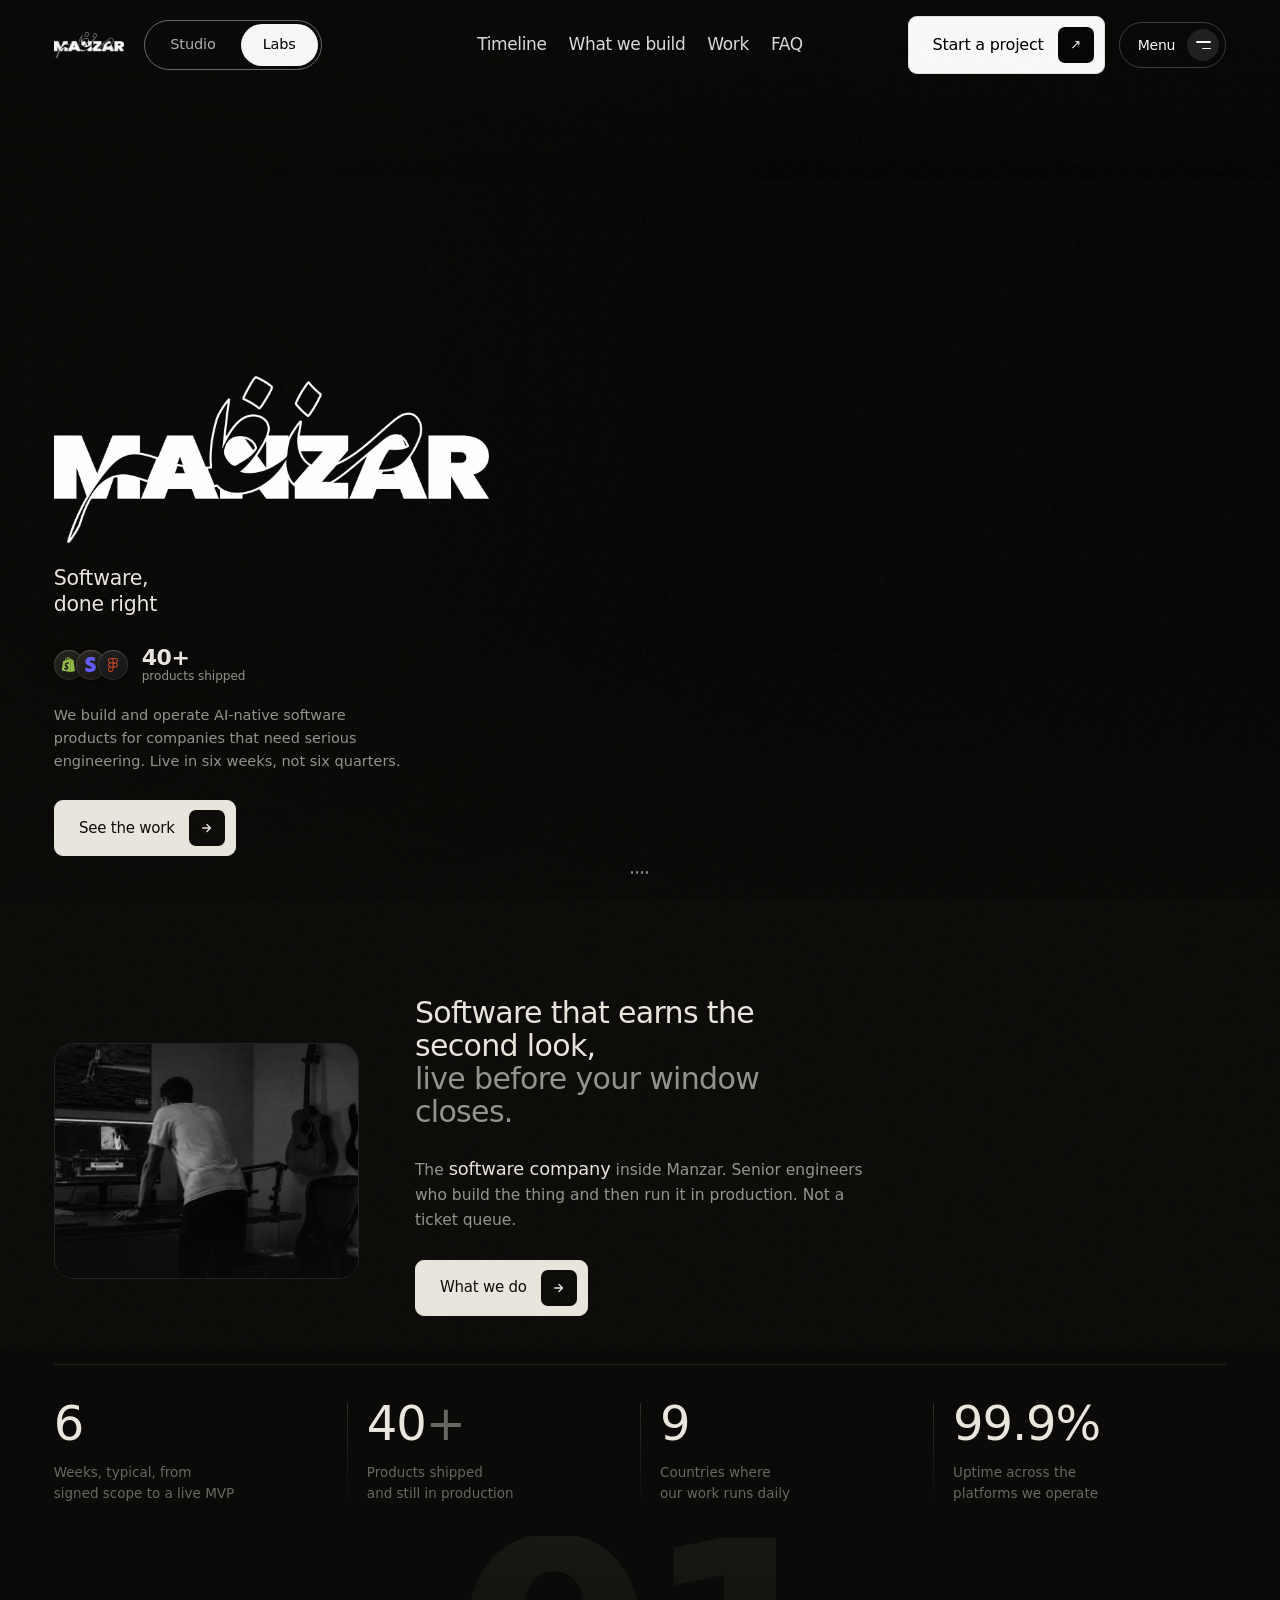
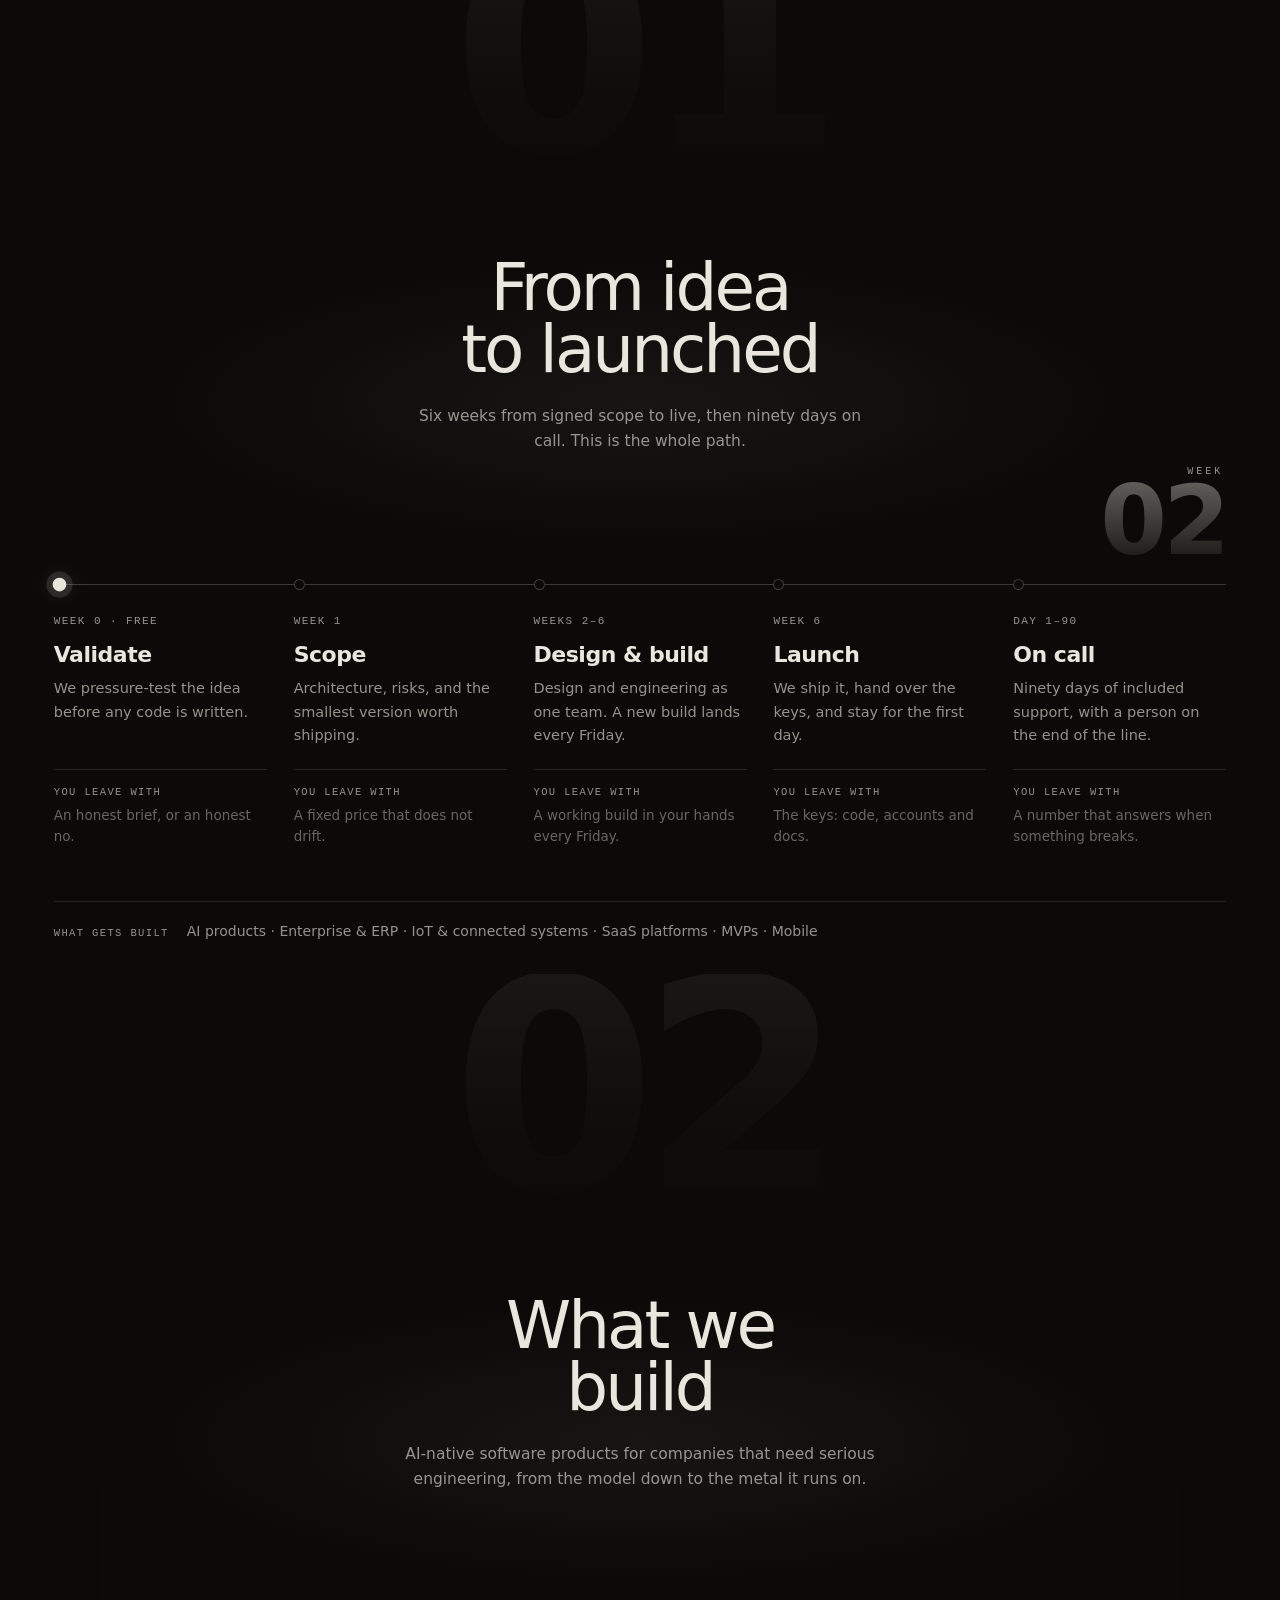
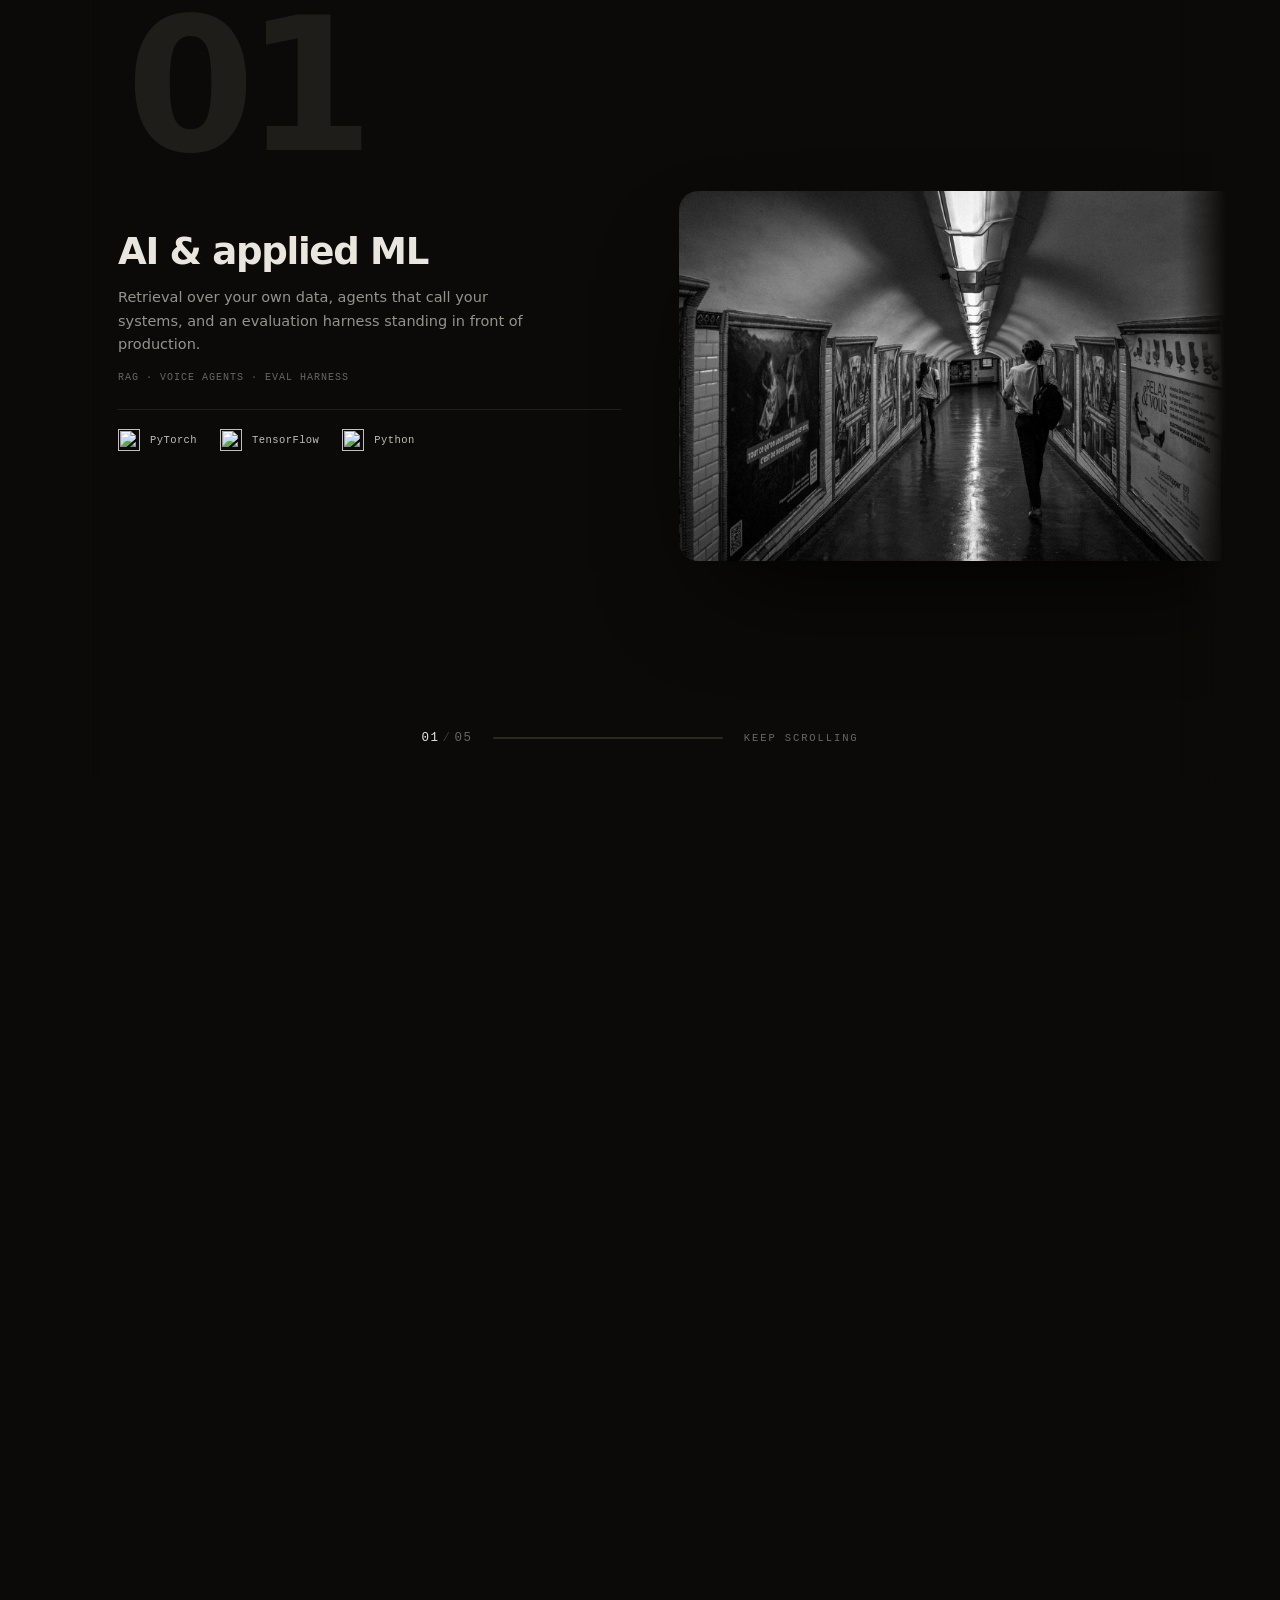
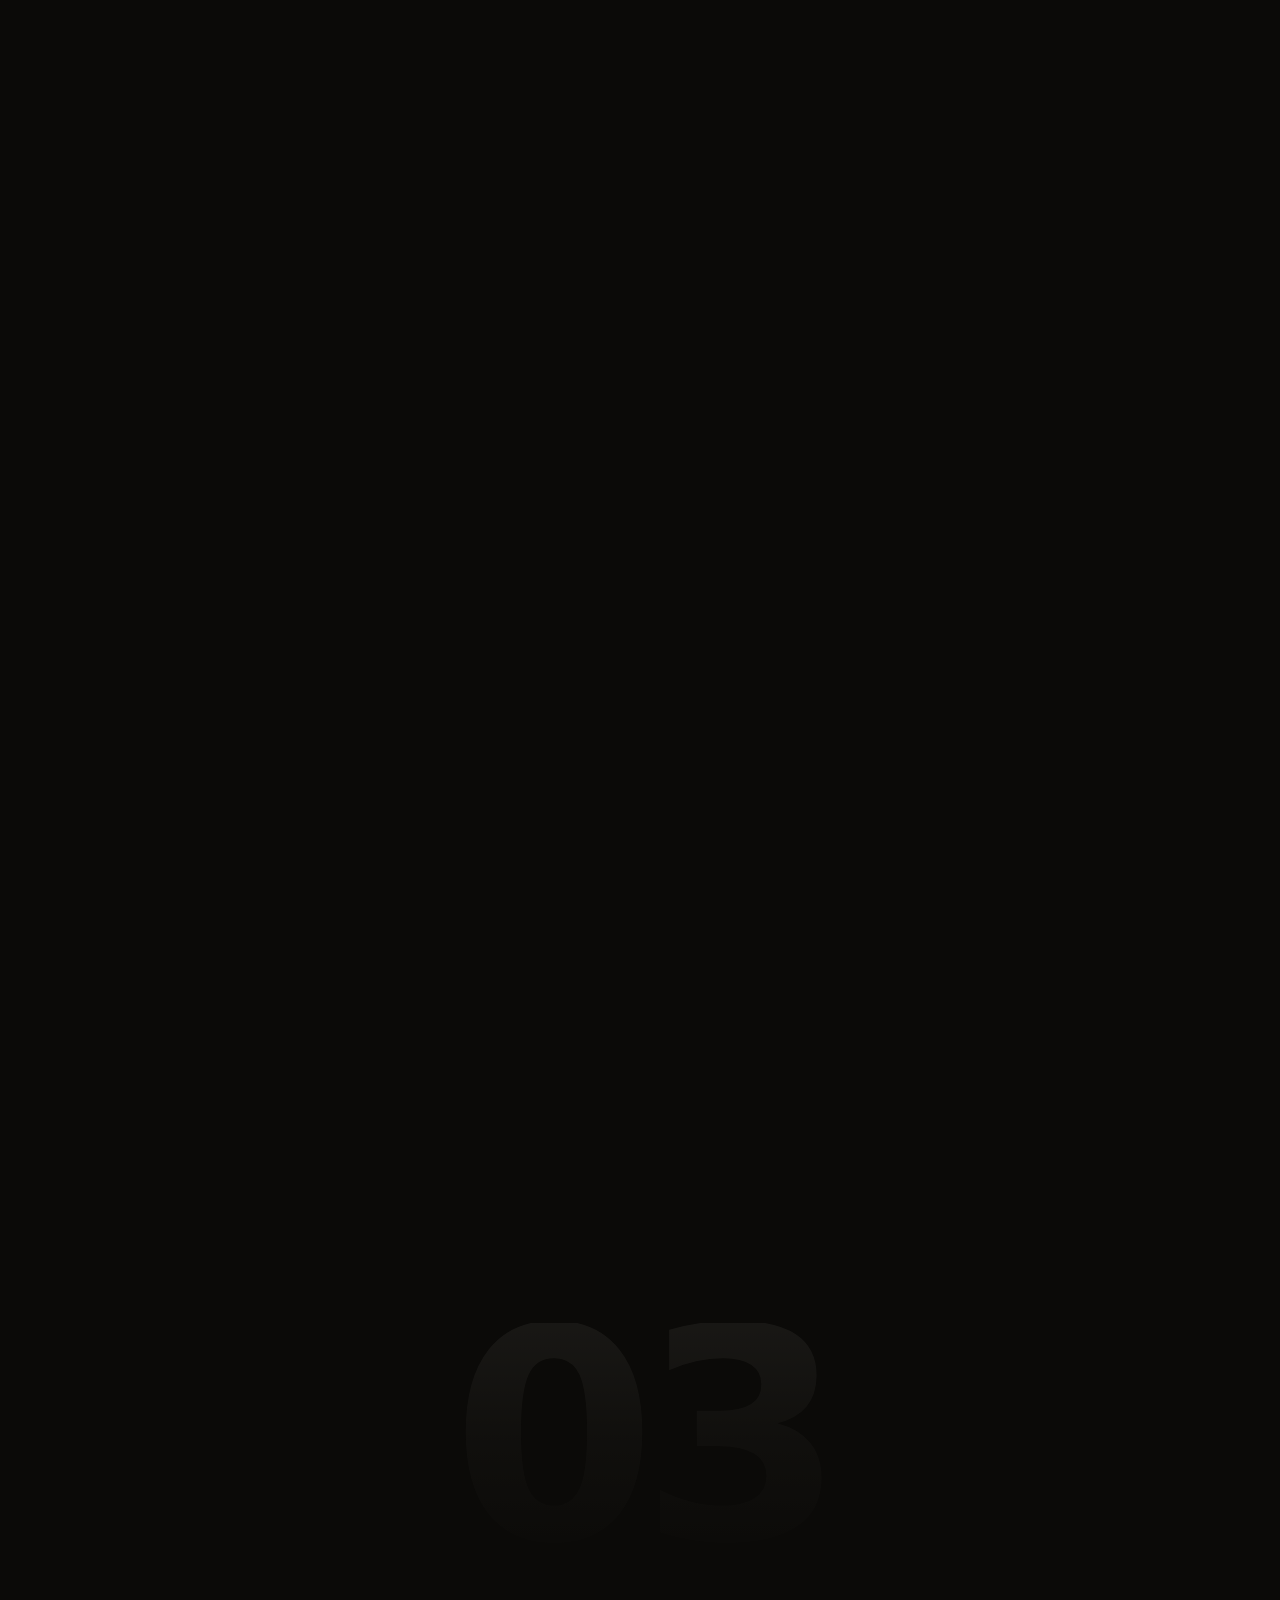
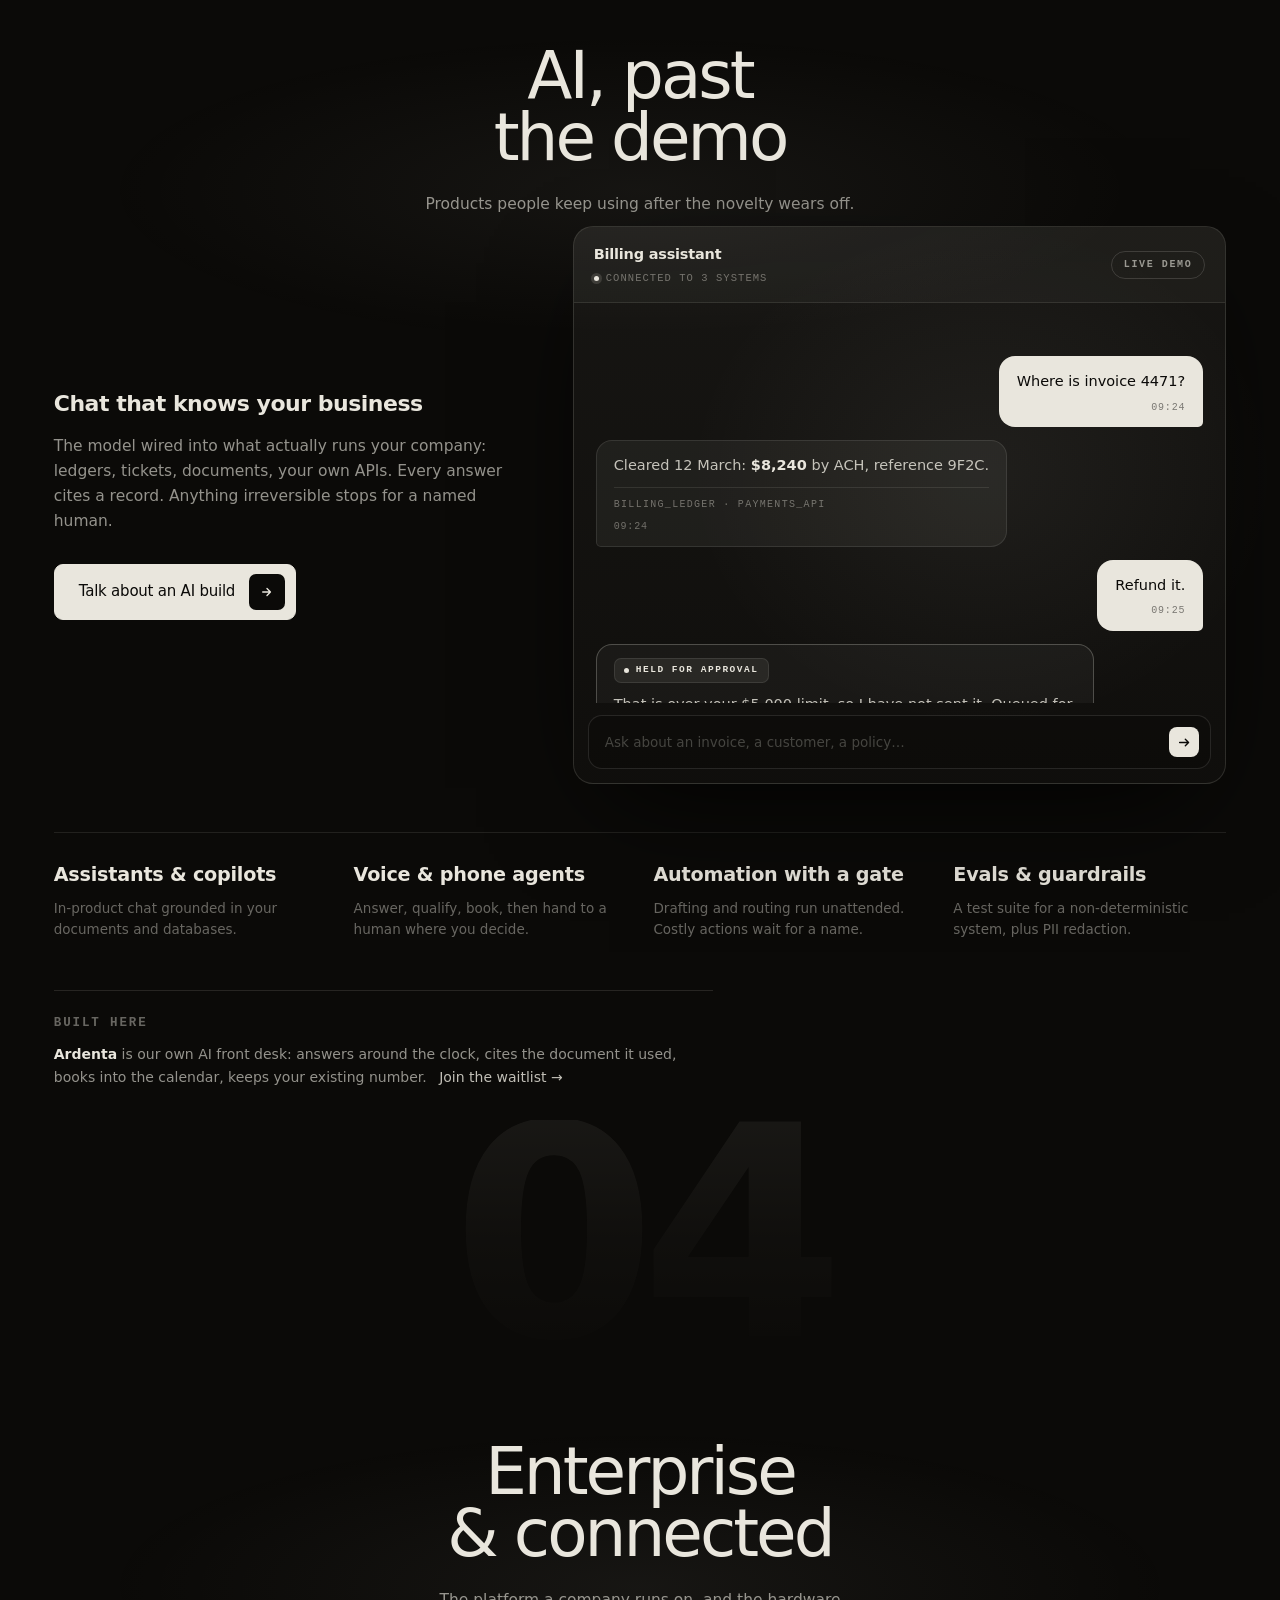
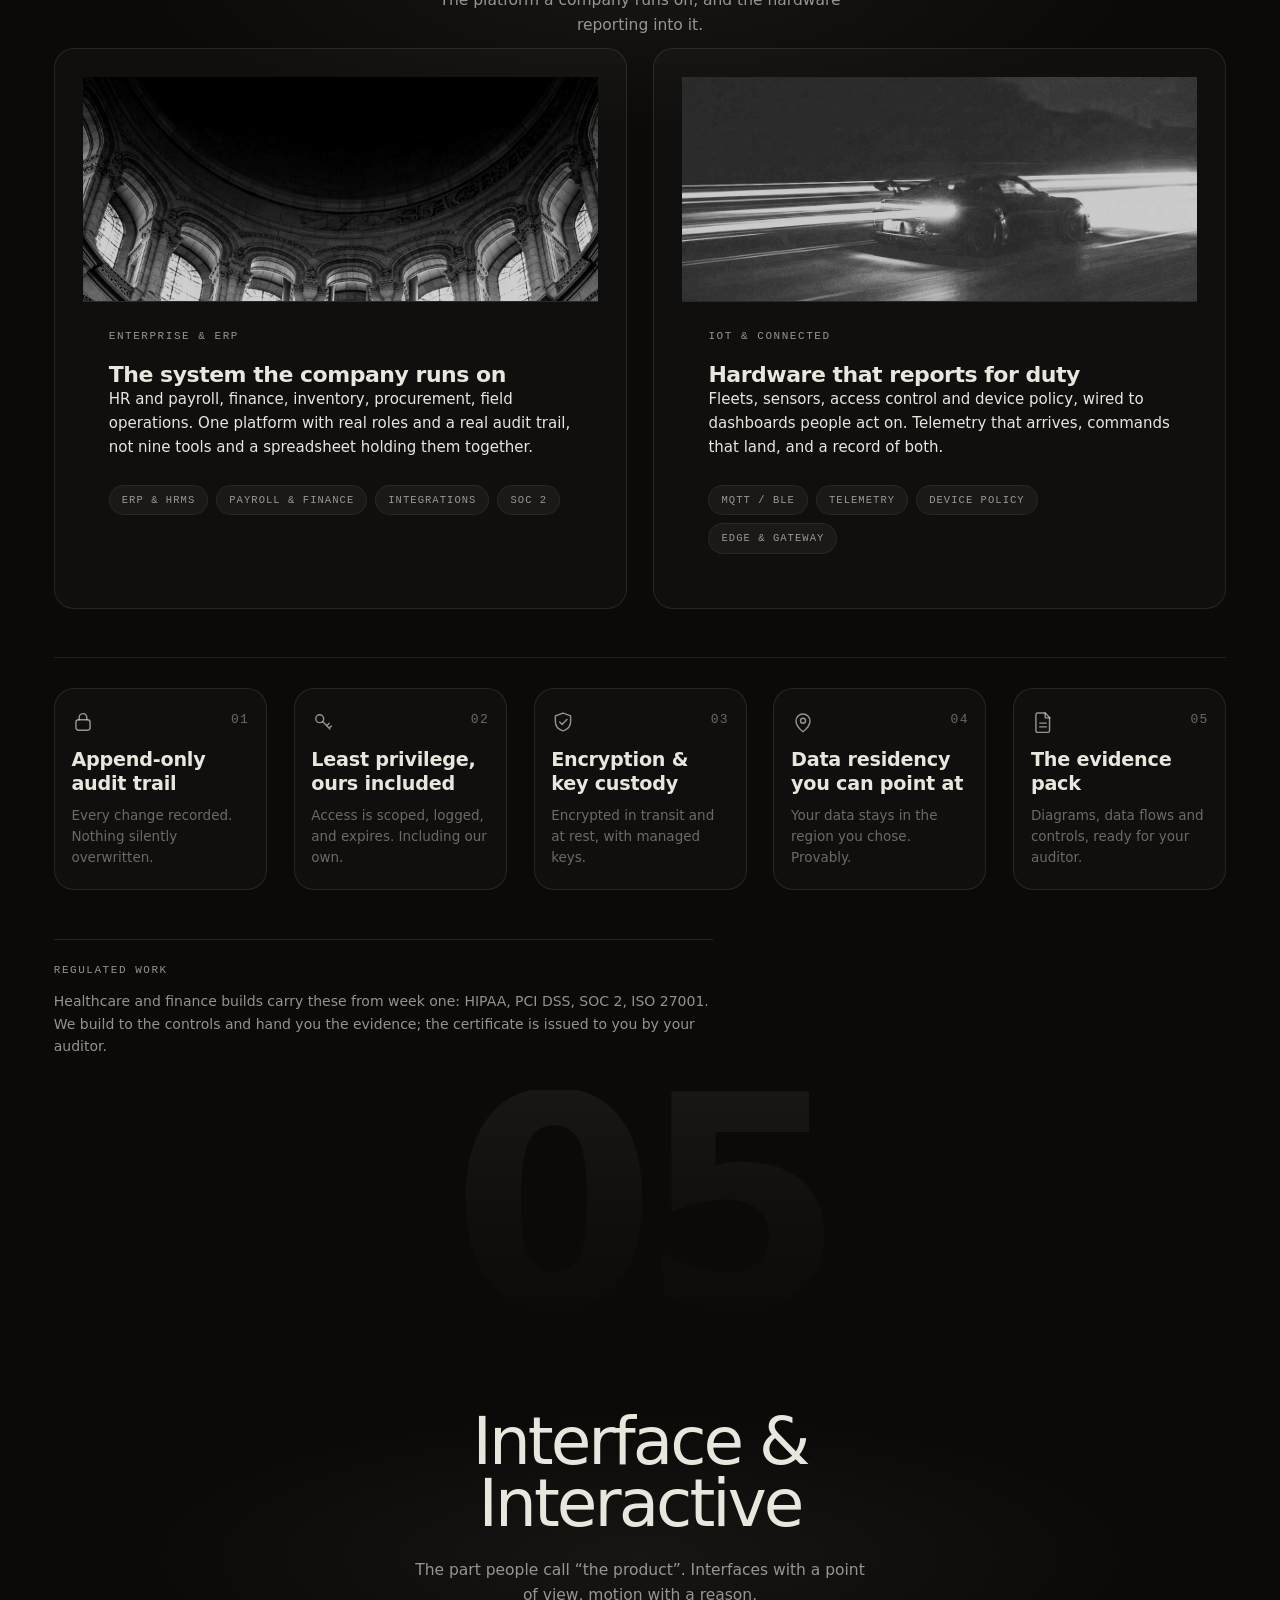
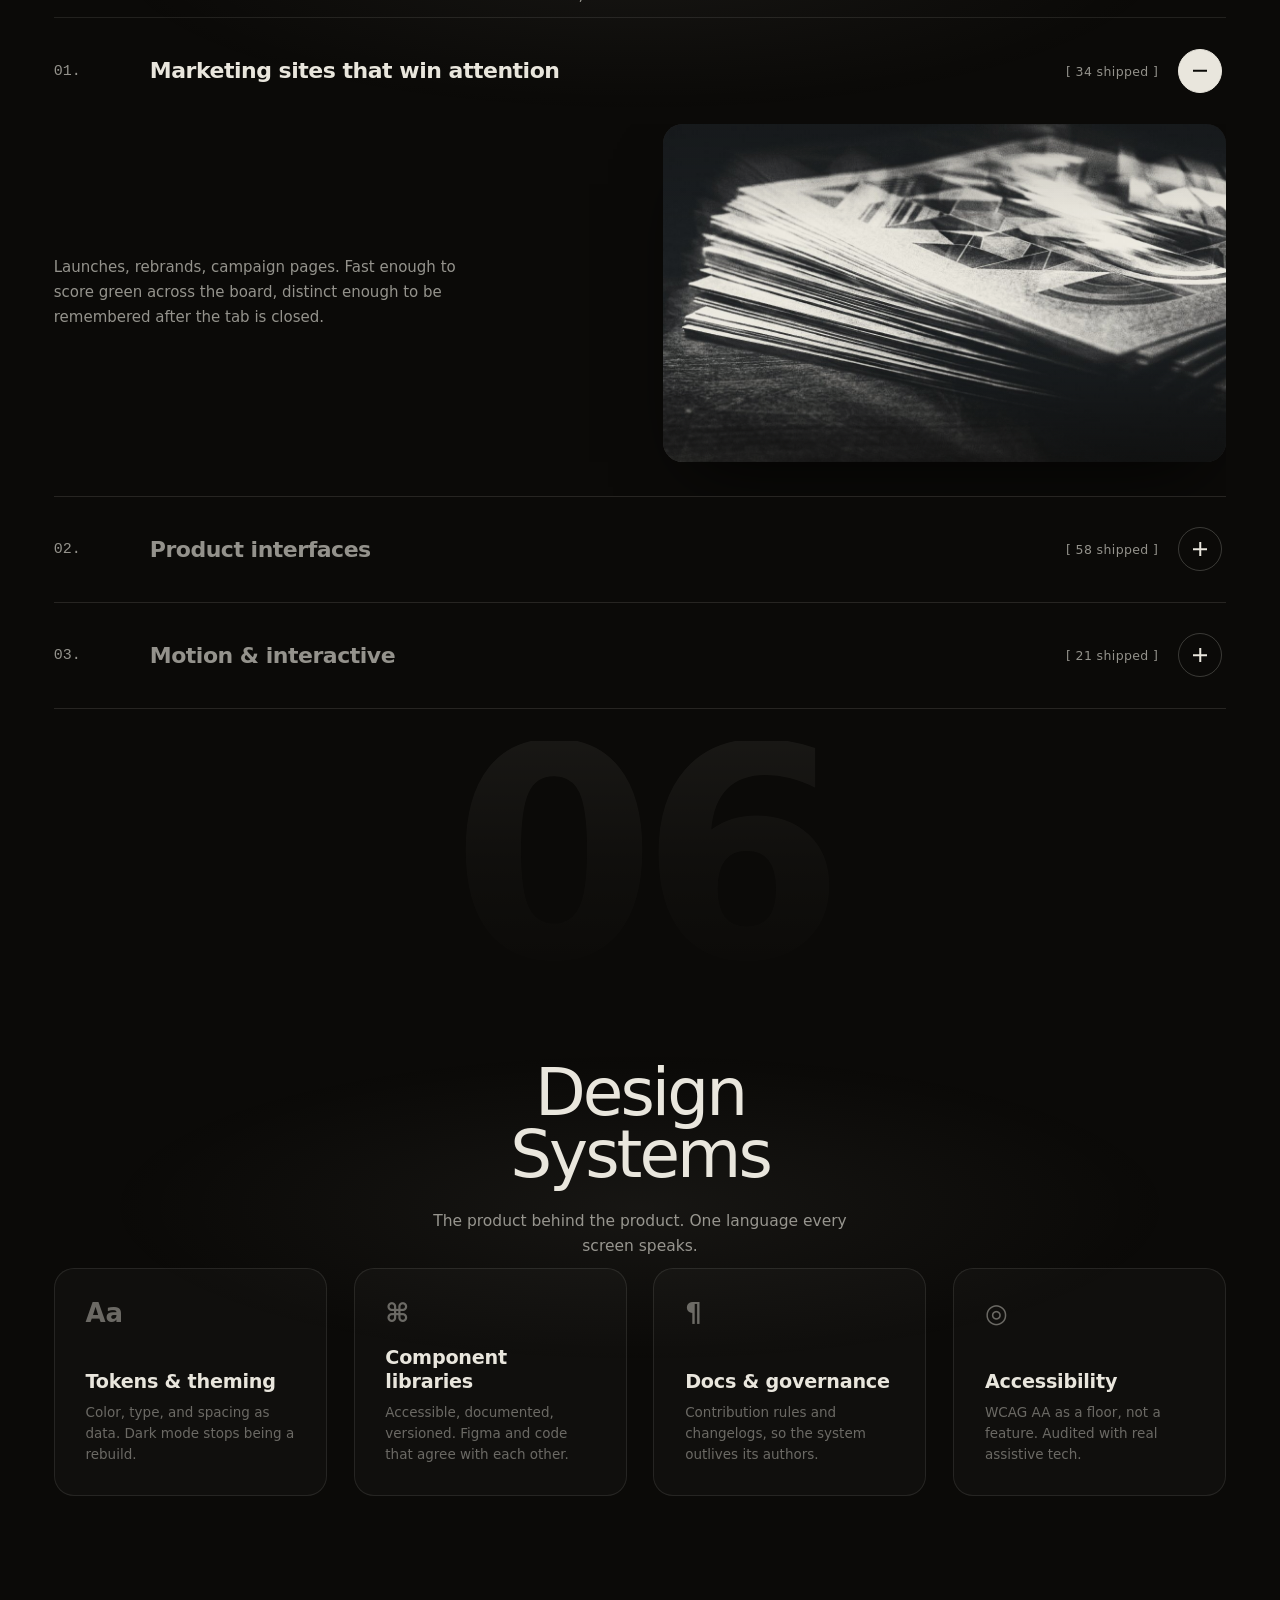
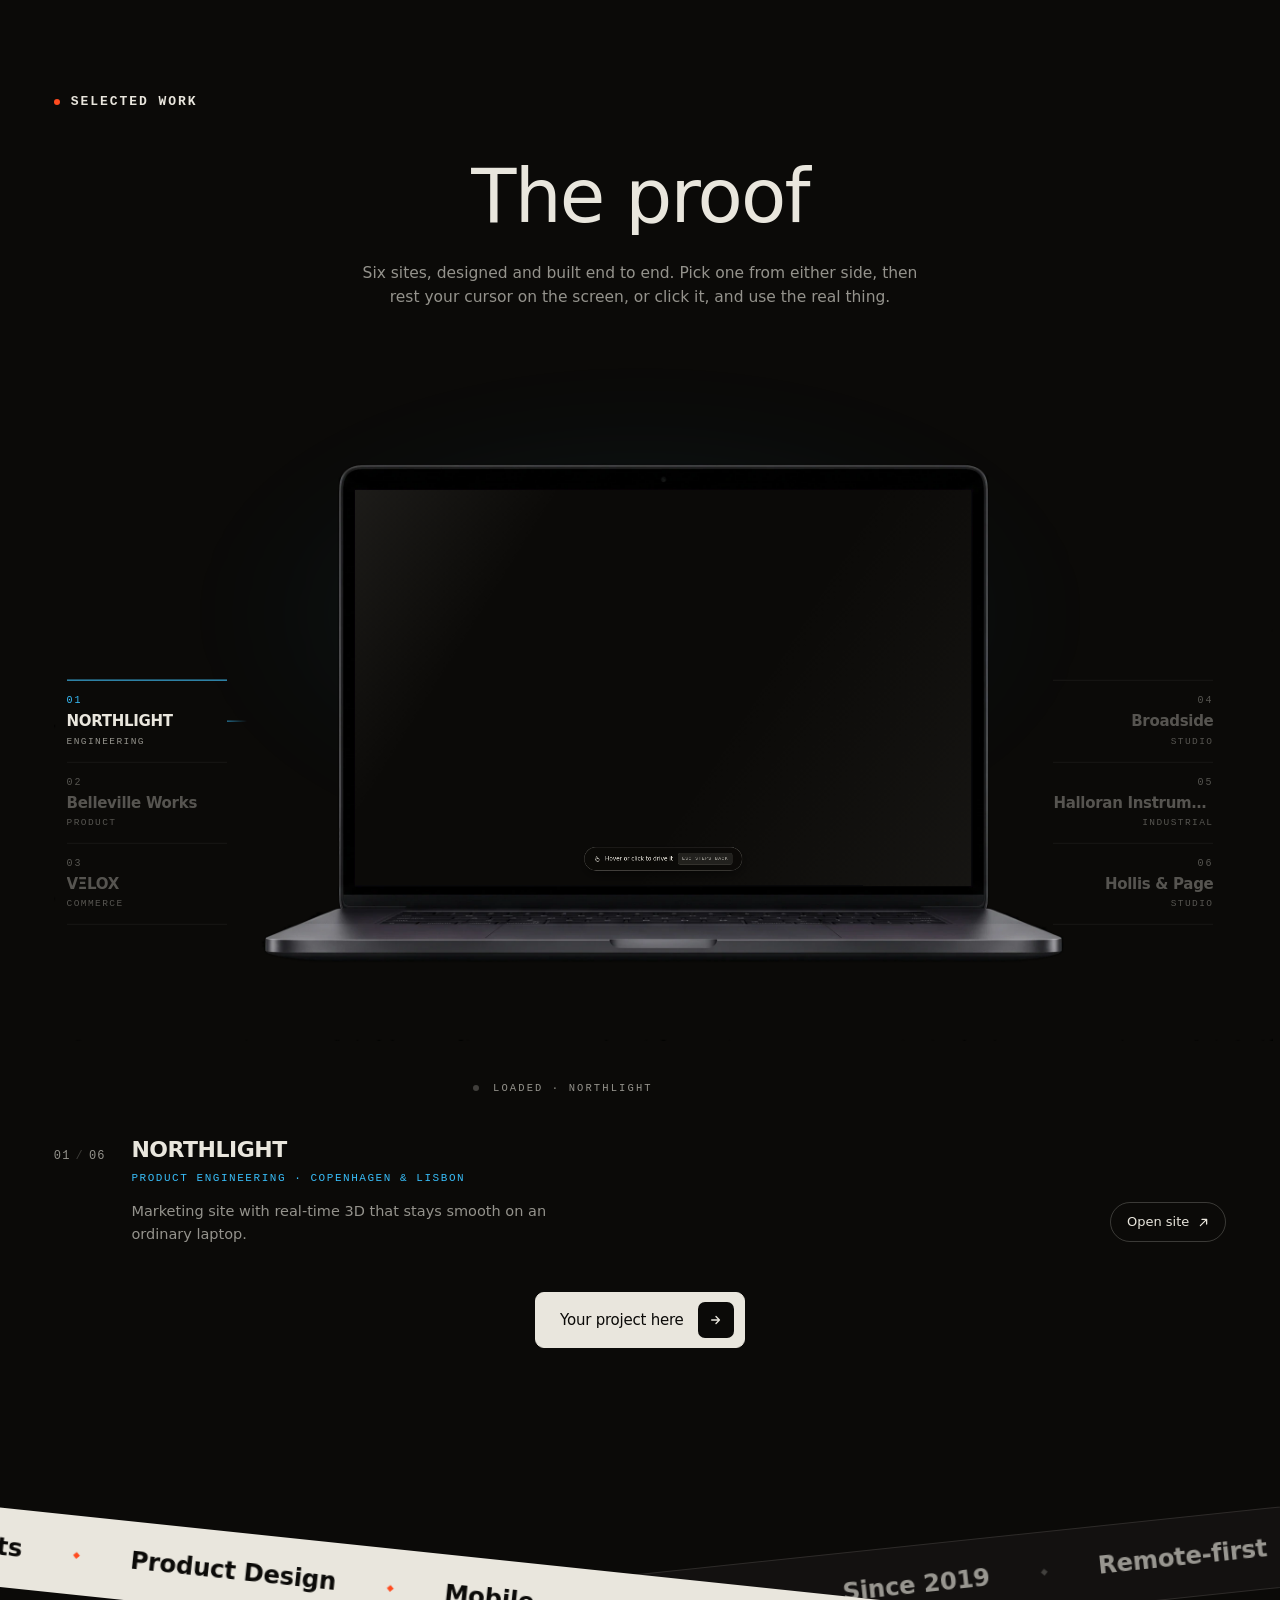
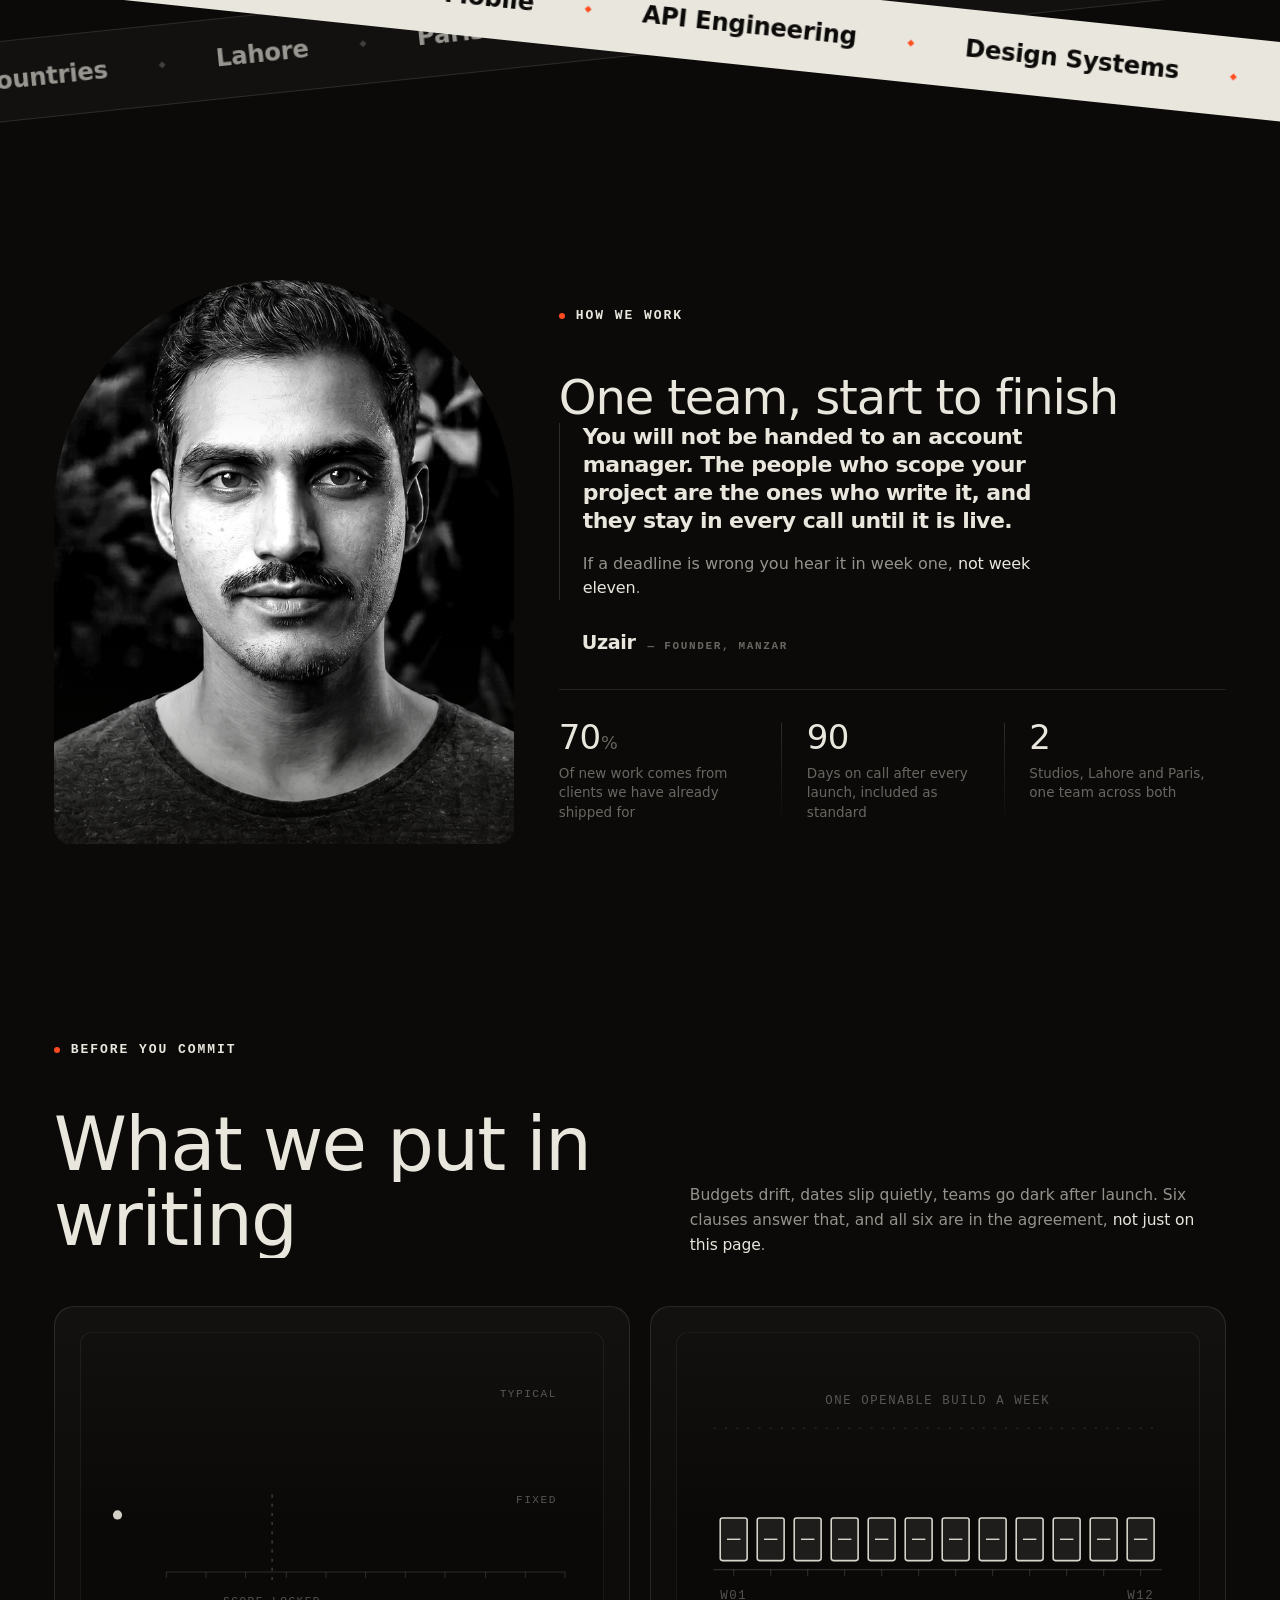
==== commit 79f5e71f: "v22: six score options with live audition switcher (keys 1-3 select, M cycles, toast names the track" ====
--- a/labs/index.html
+++ b/labs/index.html
@@ -243,7 +243,7 @@
         <h1 class="hero-title hero-title--logo" id="heroTitle" aria-label="Manzar"><img src="../assets/manzar-wordmark.png" alt="Manzar" width="2556" height="980" decoding="async"></h1>
         <div class="hero-row">
           <div class="hero-col-left">
-            <h2 class="hero-sub" data-reveal>Products,<br>not prototypes</h2>
+            <h2 class="hero-sub" data-reveal>Software,<br>done right</h2>
             <div class="hero-clients" data-reveal>
               <div class="hero-picons" aria-hidden="true"><span><img src="assets/picons/shopify.svg" alt="" width="15" height="15" decoding="async"></span><span><img src="assets/picons/stripe.svg" alt="" width="15" height="15" decoding="async"></span><span><img src="assets/picons/figma.svg" alt="" width="14" height="14" decoding="async"></span></div>
               <div class="hero-clients-copy"><strong class="stat-num" data-count="40" data-suffix="+">0</strong><em>products shipped</em></div>
@@ -256,7 +256,7 @@
         </div>
       </div>
     </div>
-    <audio data-mz-ambience data-mz-volume=".8" loop preload="auto" src="assets/audio/score-labs.m4a"></audio>
+    <audio data-mz-ambience data-mz-brand="labs" data-mz-volume=".8" data-mz-tracks='[{"src": "assets/audio/score-labs-1.m4a", "name": "Night Drive"}, {"src": "assets/audio/score-labs-2.m4a", "name": "First Light"}, {"src": "assets/audio/score-labs-3.m4a", "name": "Rooftop"}]' loop preload="auto" src="assets/audio/score-labs-1.m4a"></audio>
   </section>
 
   <!-- ══════════════ TICKER ══════════════ -->
@@ -1387,7 +1387,7 @@
     <aside class="mzx-media" data-mzx-media
            data-default-media="../assets/menu/world.svg"
            data-default-kicker="Two halves, one studio"
-           data-default-caption="Manzar Labs. Products, not prototypes.">
+           data-default-caption="Manzar Labs. Software, done right.">
       <div class="mzx-frame" data-mzx-frame>
         <img class="is-on" src="../assets/menu/world.svg" alt="" width="800" height="500" decoding="async">
         <img alt="" aria-hidden="true" width="800" height="500" decoding="async">
--- a/labs/assets/css/manzar-theme.css
+++ b/labs/assets/css/manzar-theme.css
@@ -2694,3 +2694,12 @@
 .mz-sndtgl.is-on i:nth-child(4){ animation-delay:.6s }
 @keyframes mzBar{ from{ height:3px } to{ height:13px } }
 @media (prefers-reduced-motion: reduce){ .mz-sndtgl.is-on i{ animation:none; height:9px } }
+
+/* v22: audition toast — names the score option when switching (keys 1-3 / M) */
+.mz-toast{
+  position:fixed; left:50%; transform:translateX(-50%); bottom:60px; z-index:1200;
+  font-weight:500; font-size:11px; letter-spacing:.14em; text-transform:uppercase;
+  color:#fff; mix-blend-mode:difference; opacity:0; pointer-events:none;
+  transition:opacity .35s ease;
+}
+.mz-toast.is-in{ opacity:.85; }
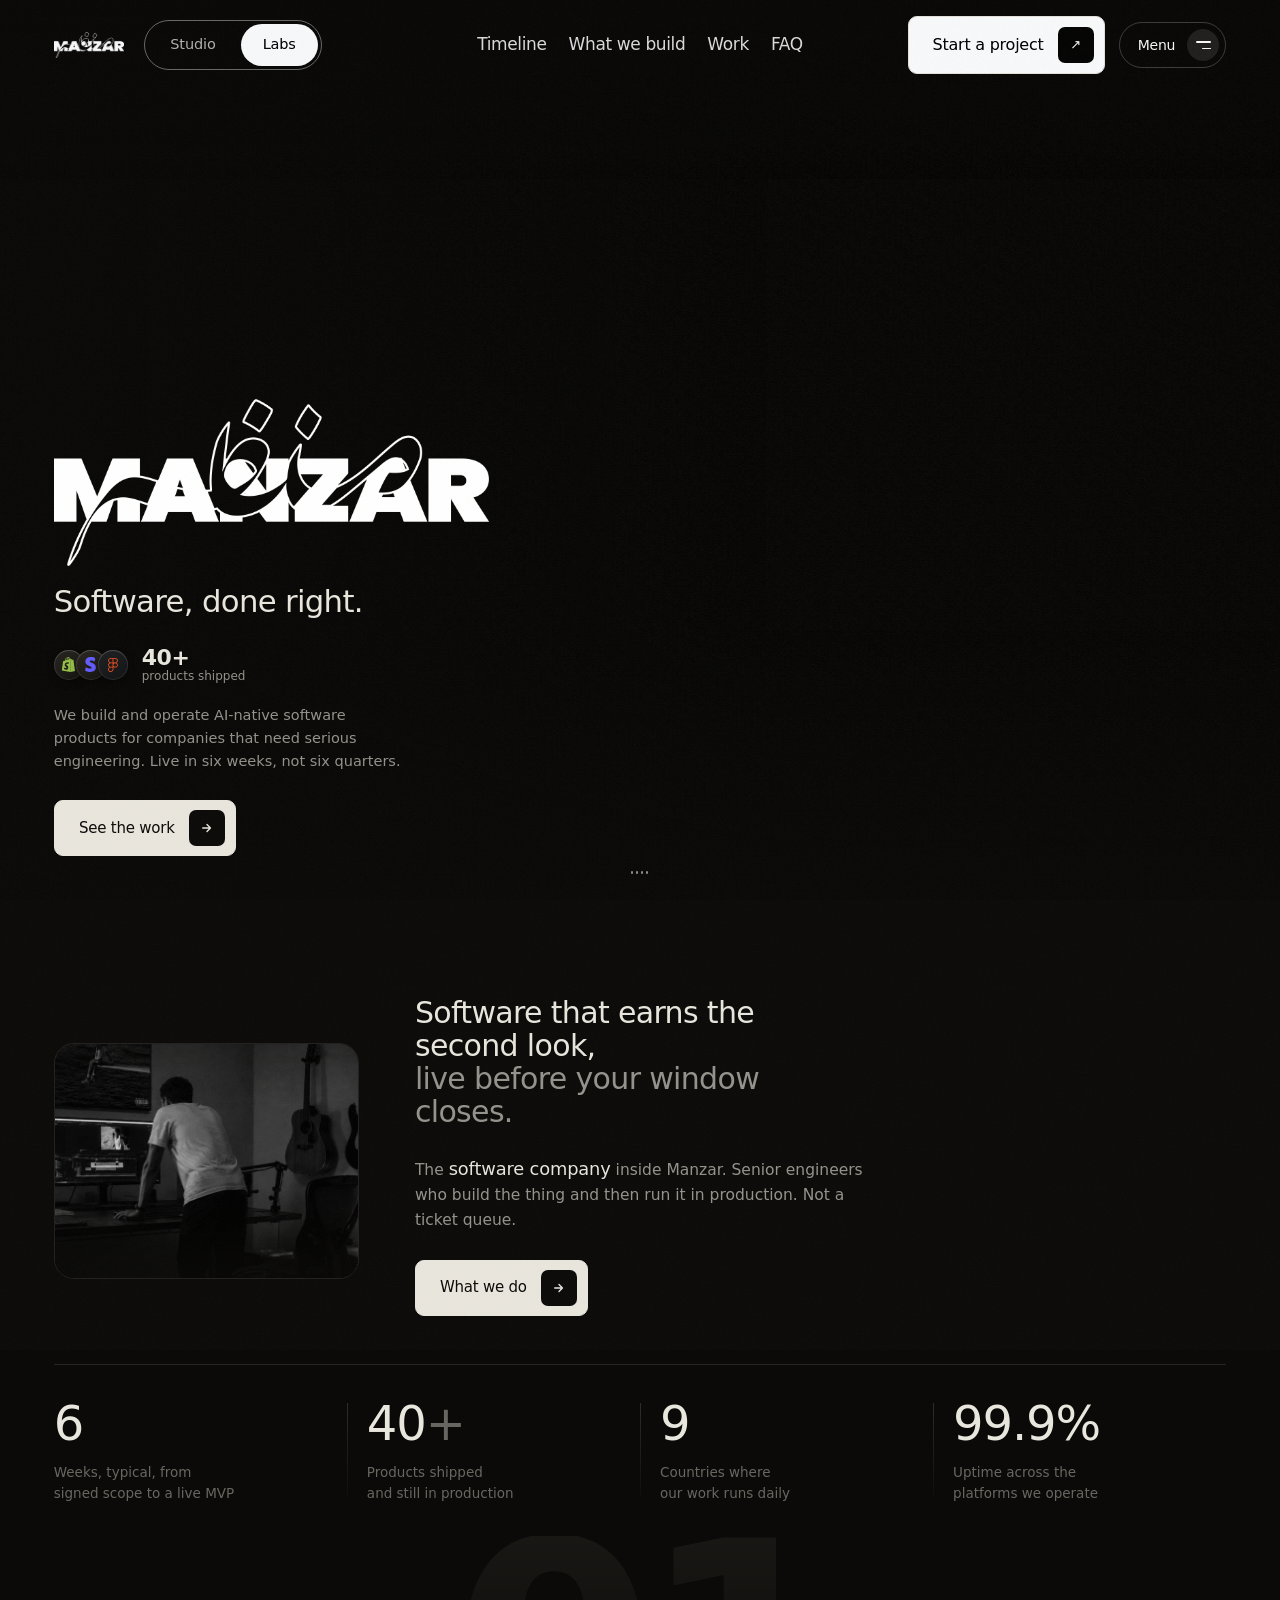
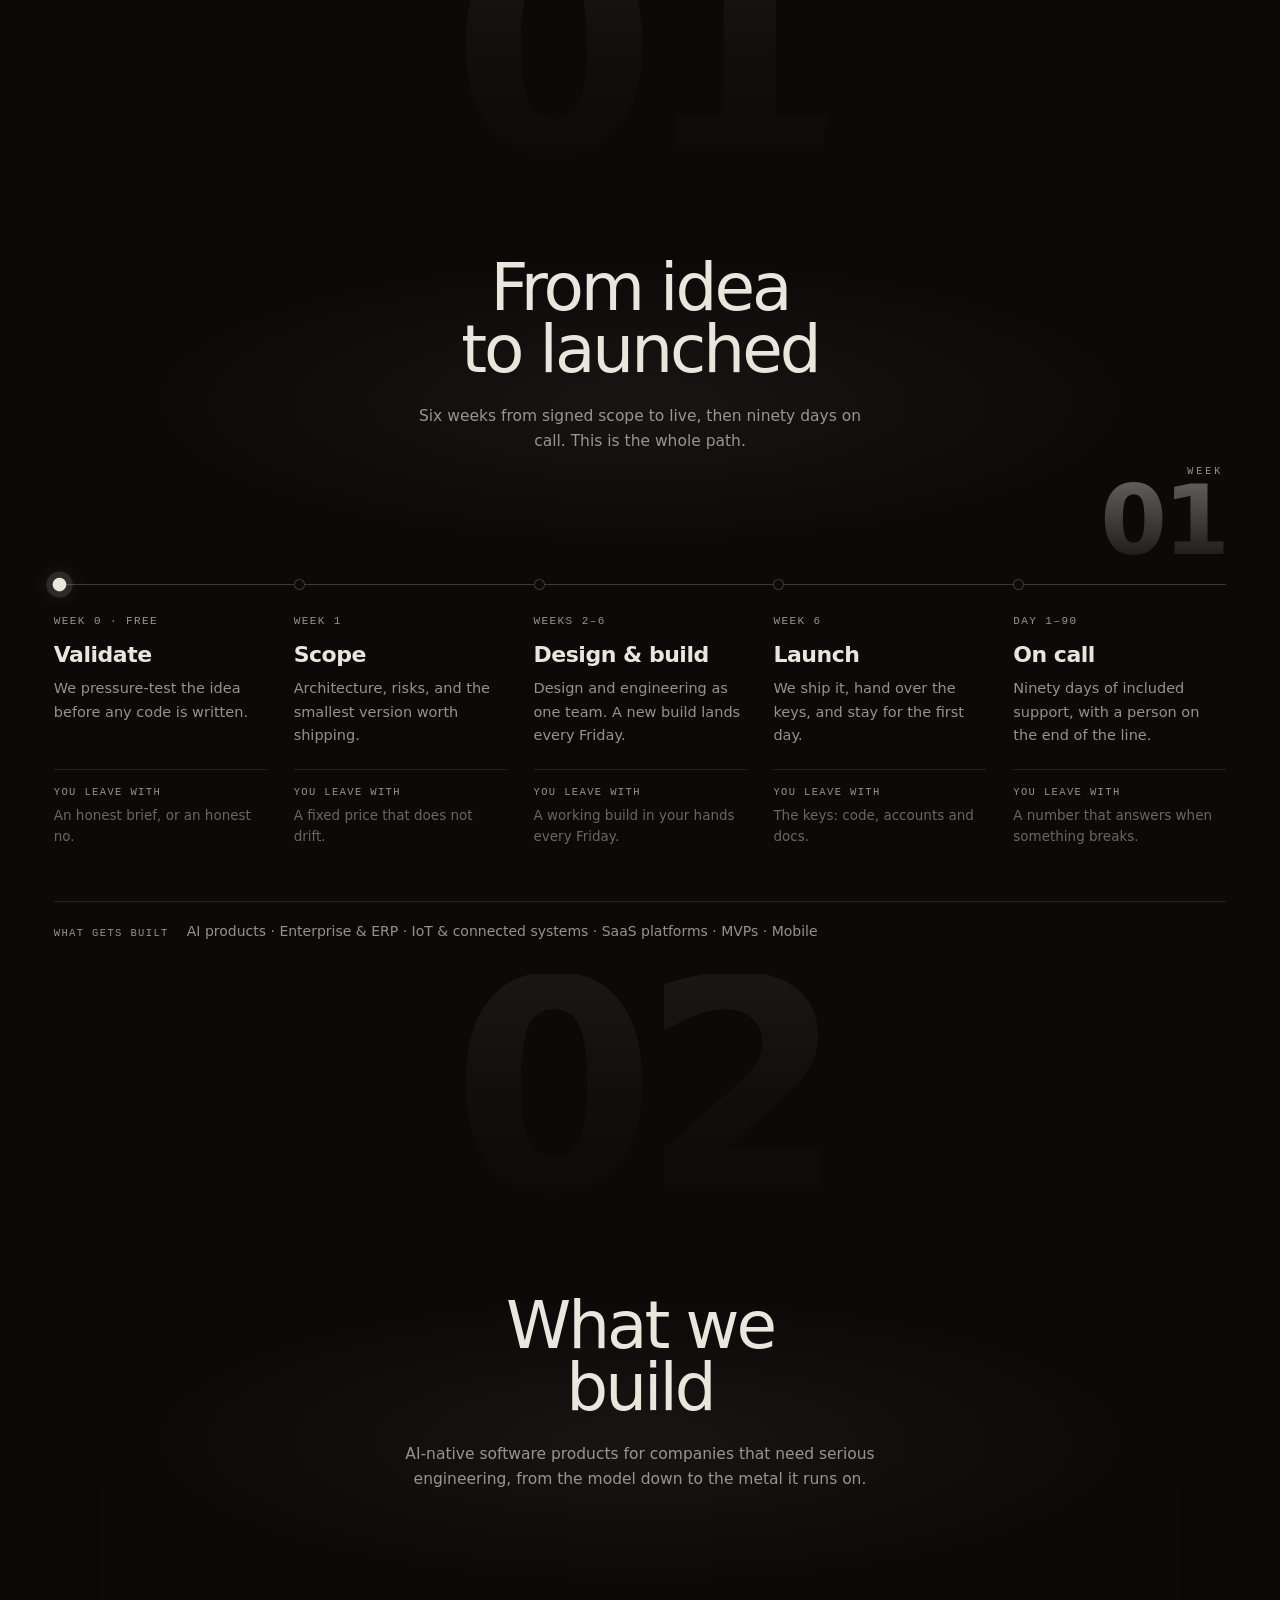
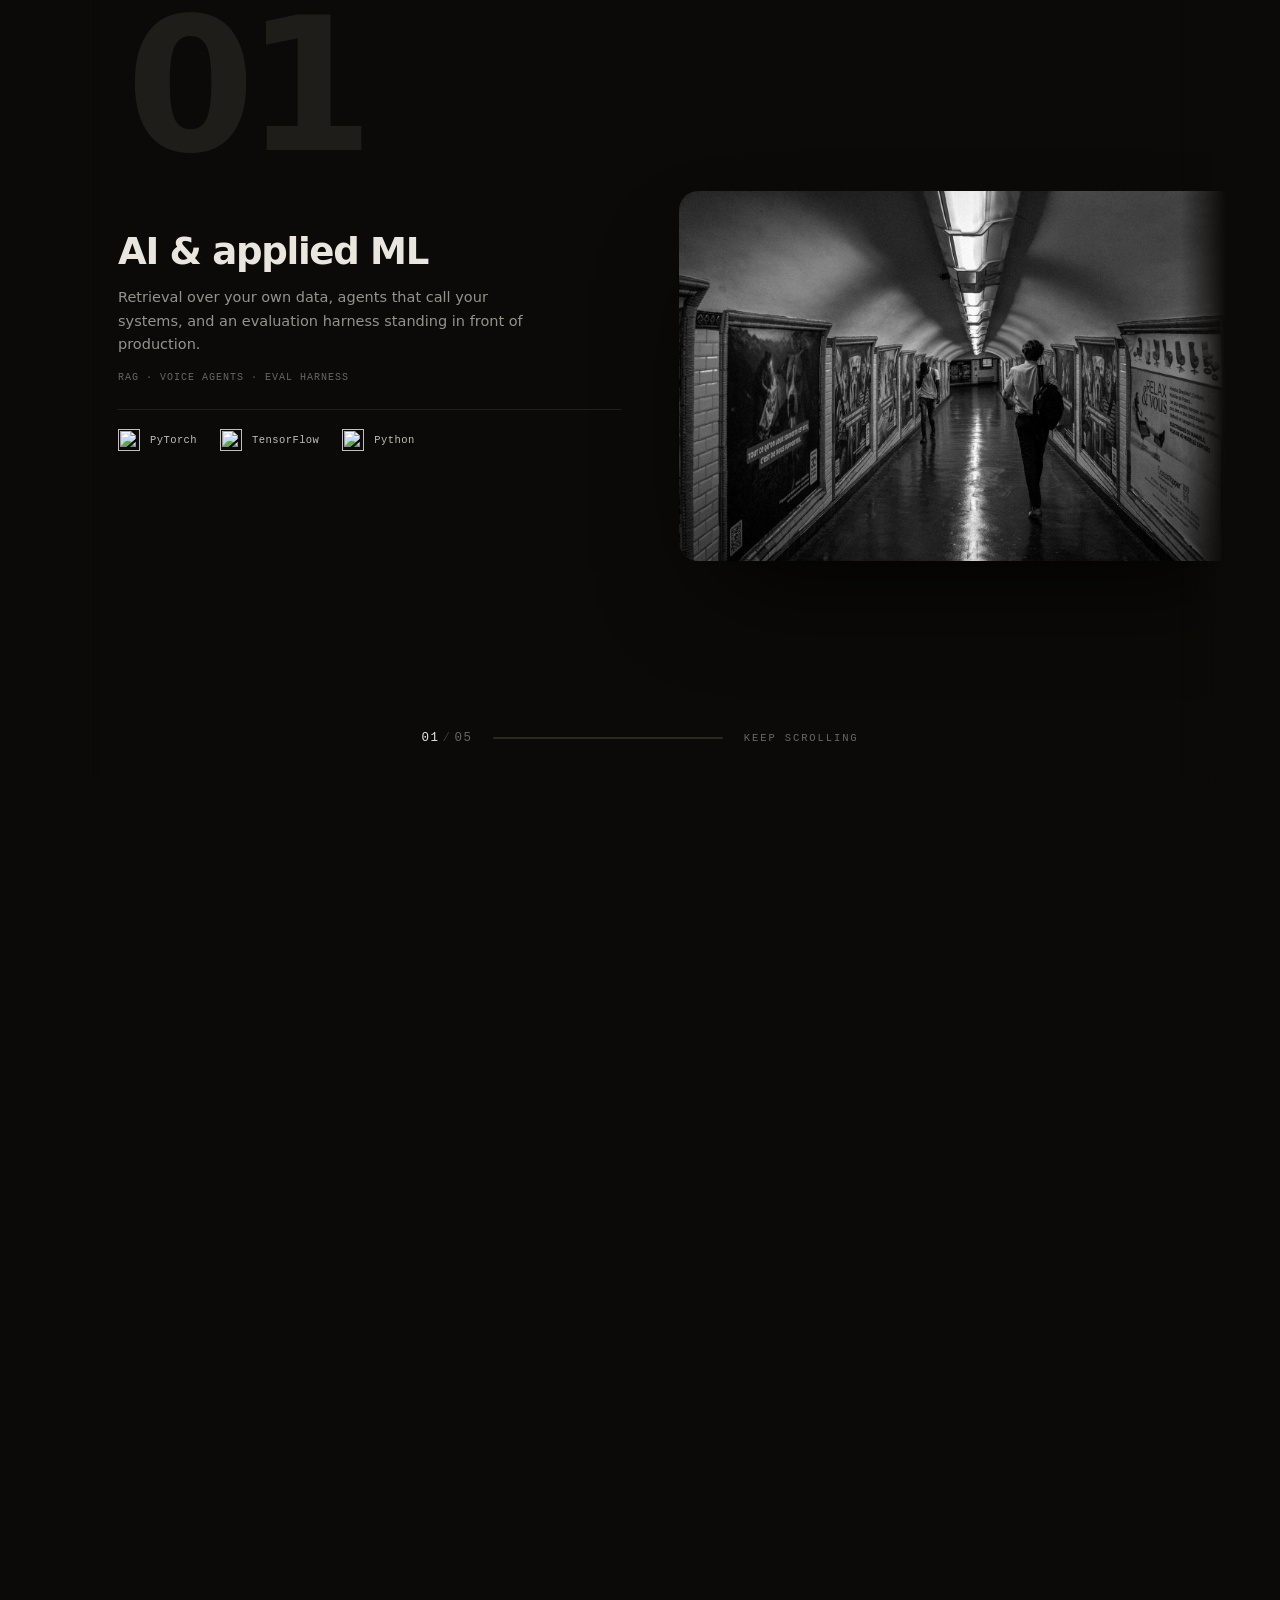
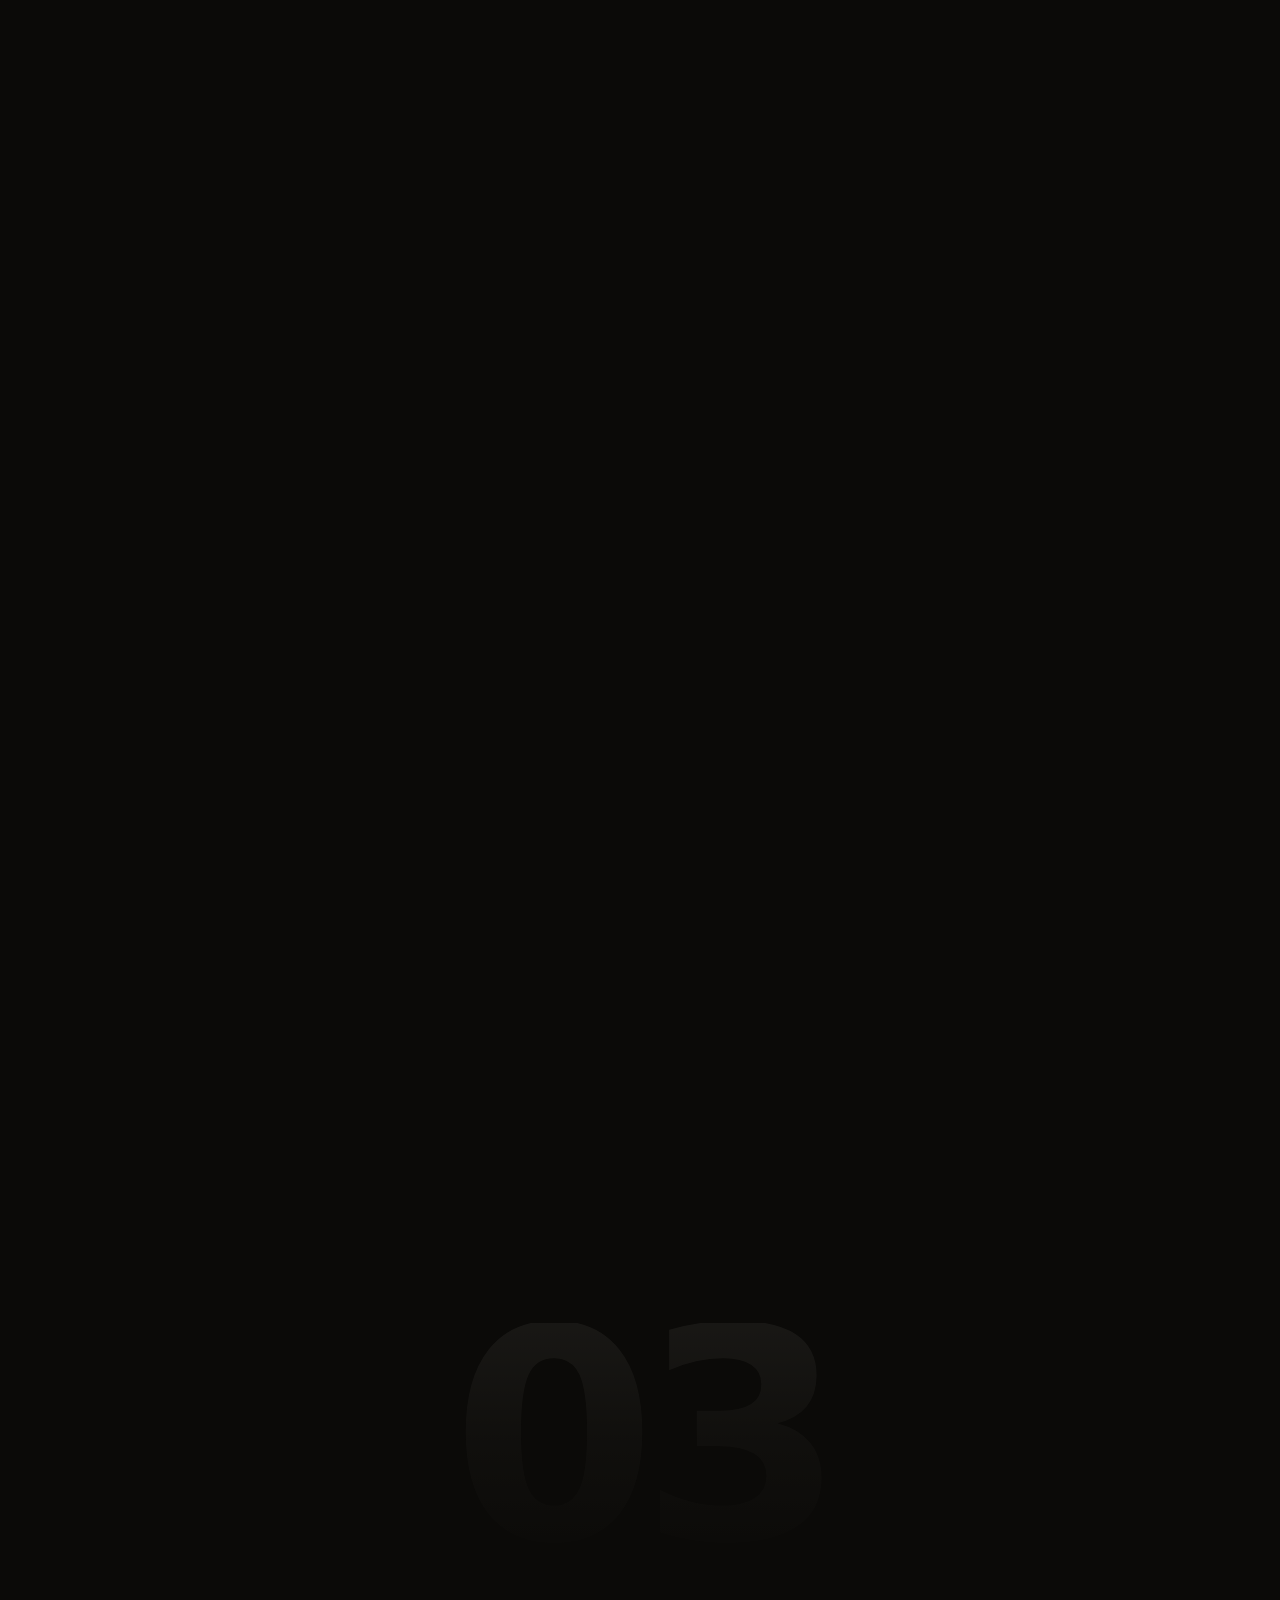
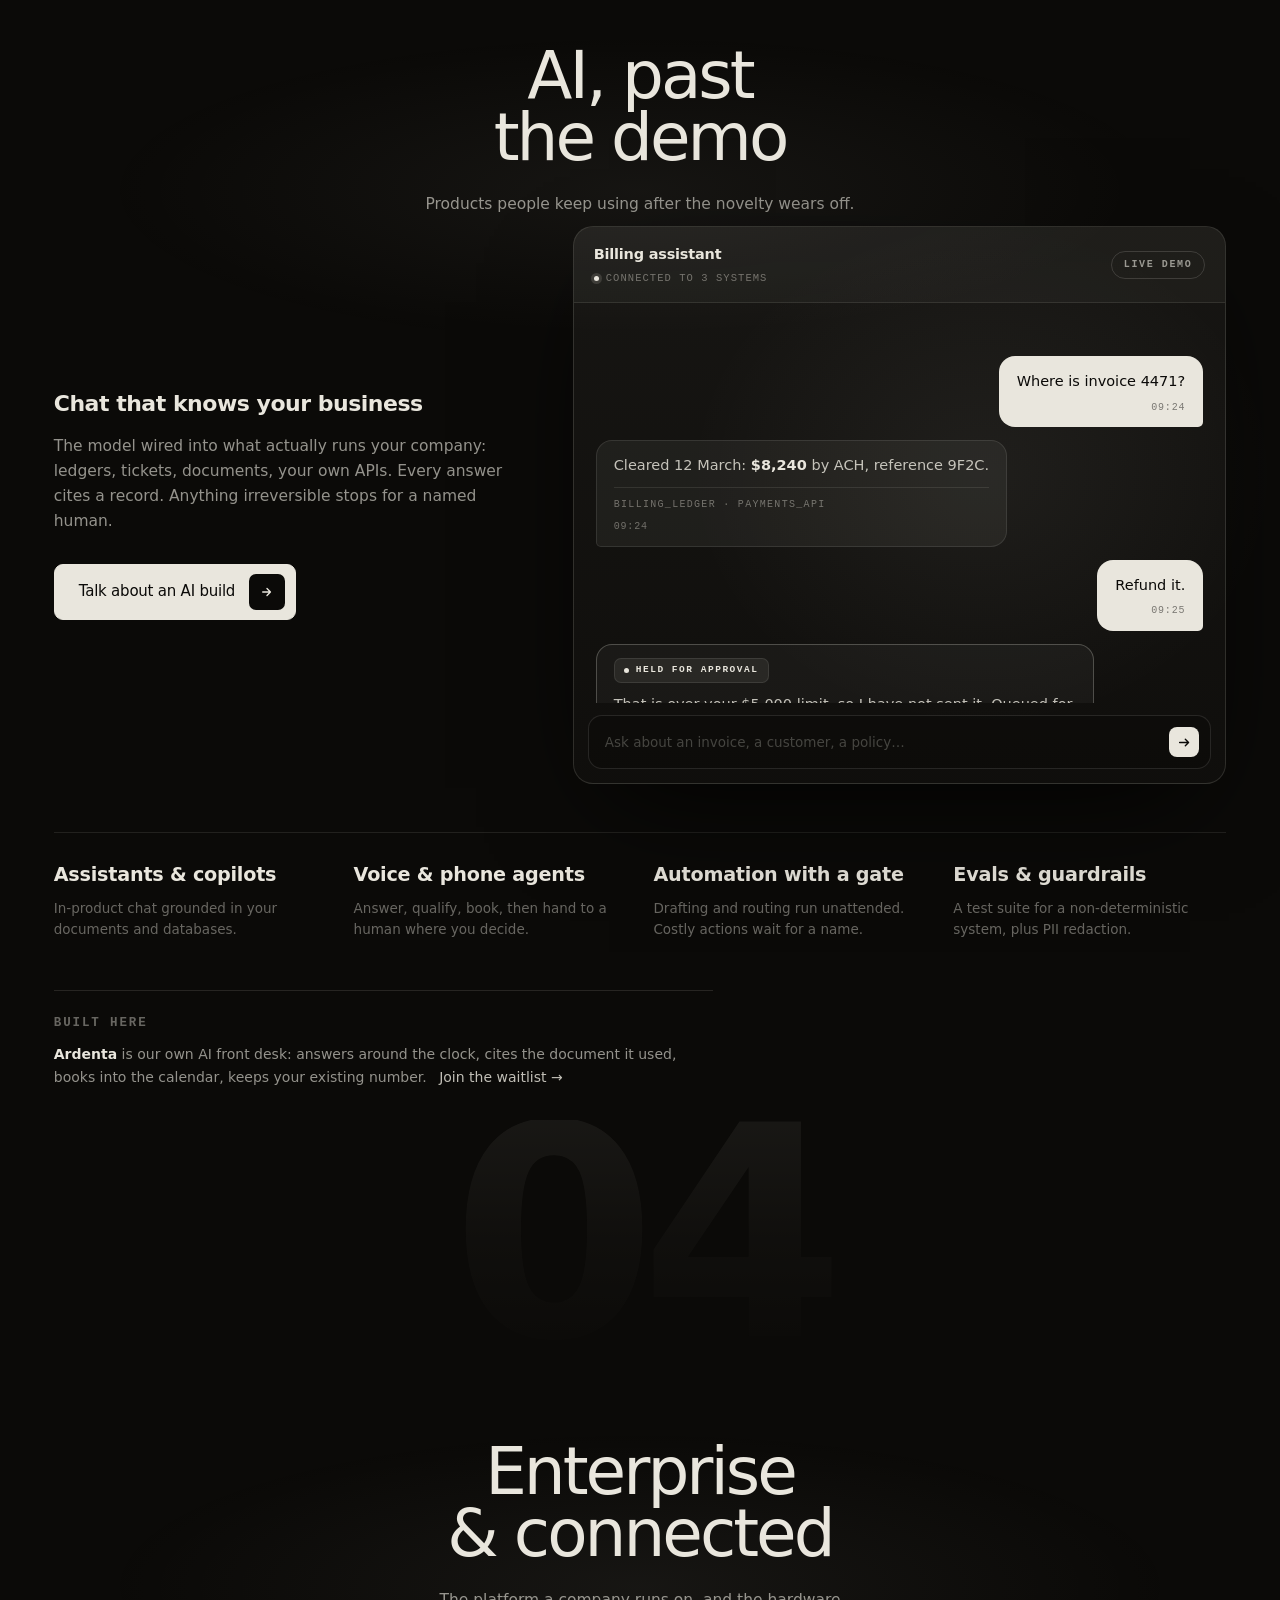
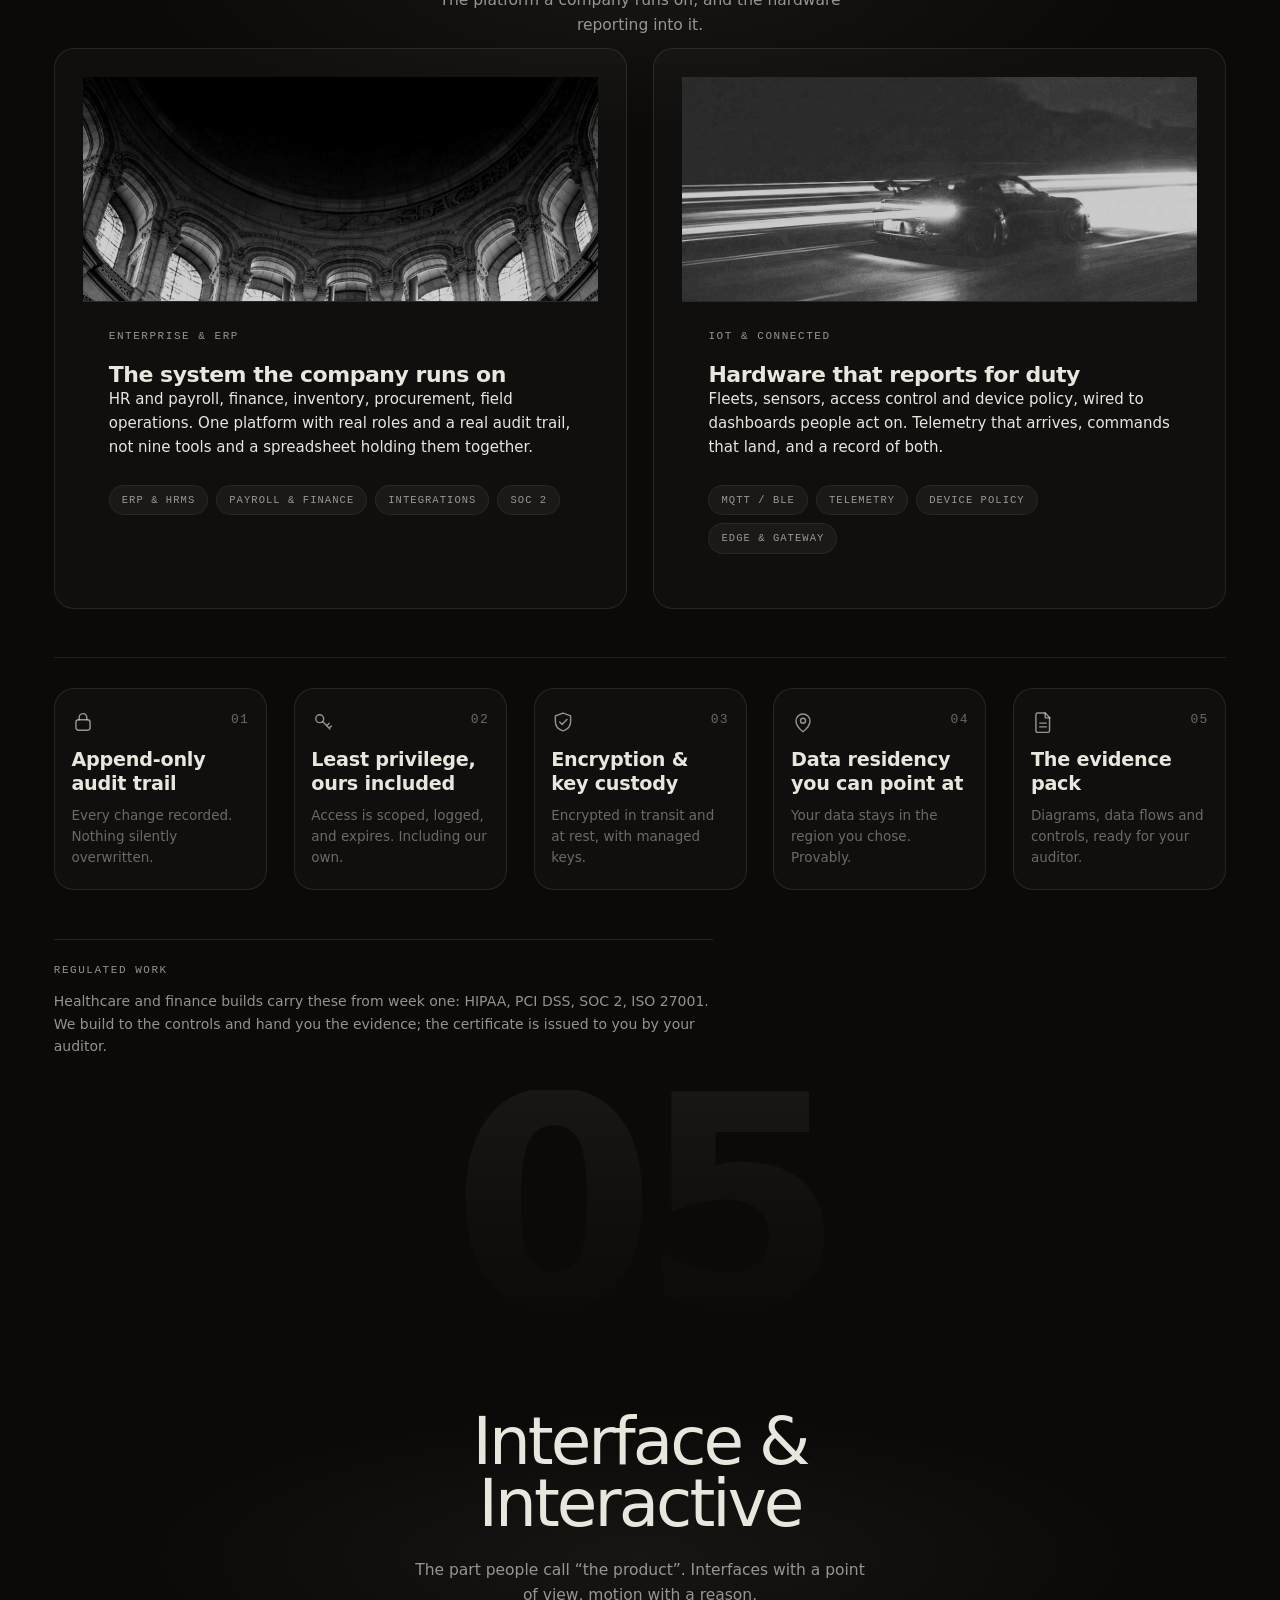
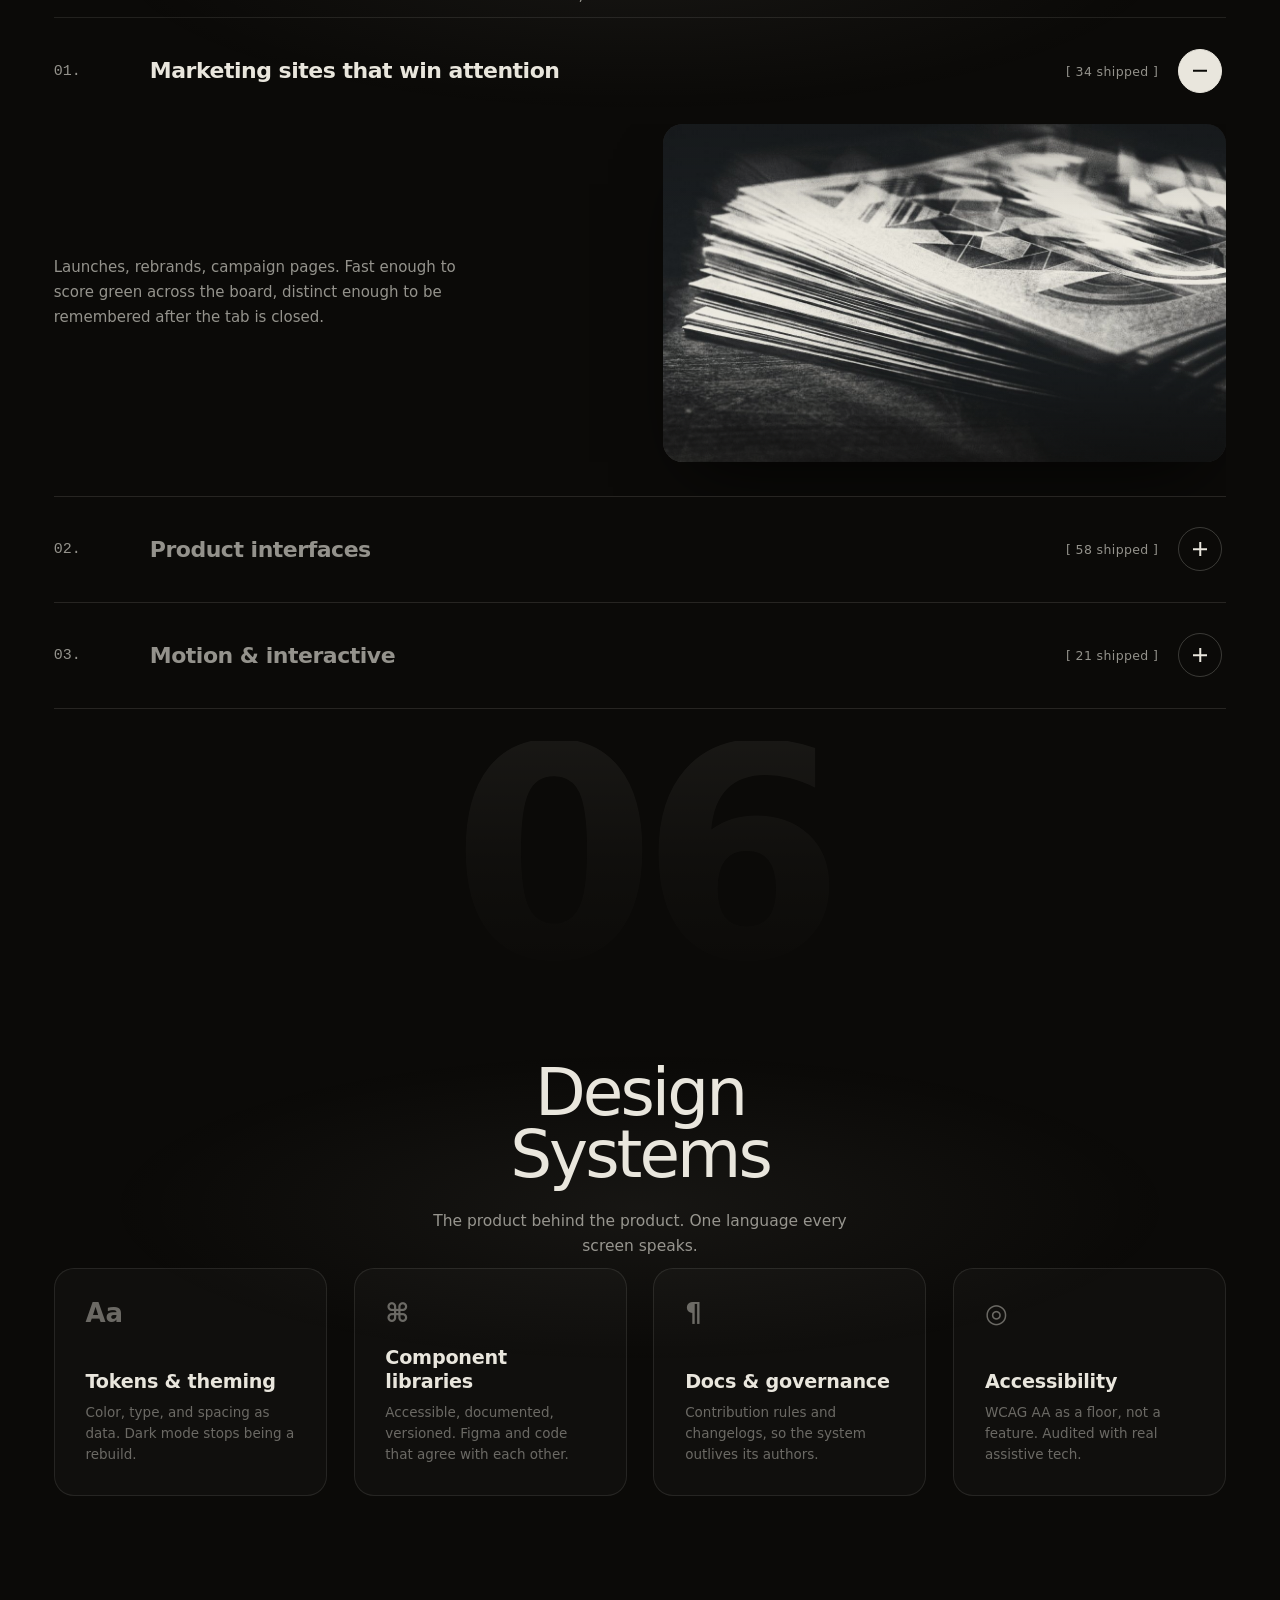
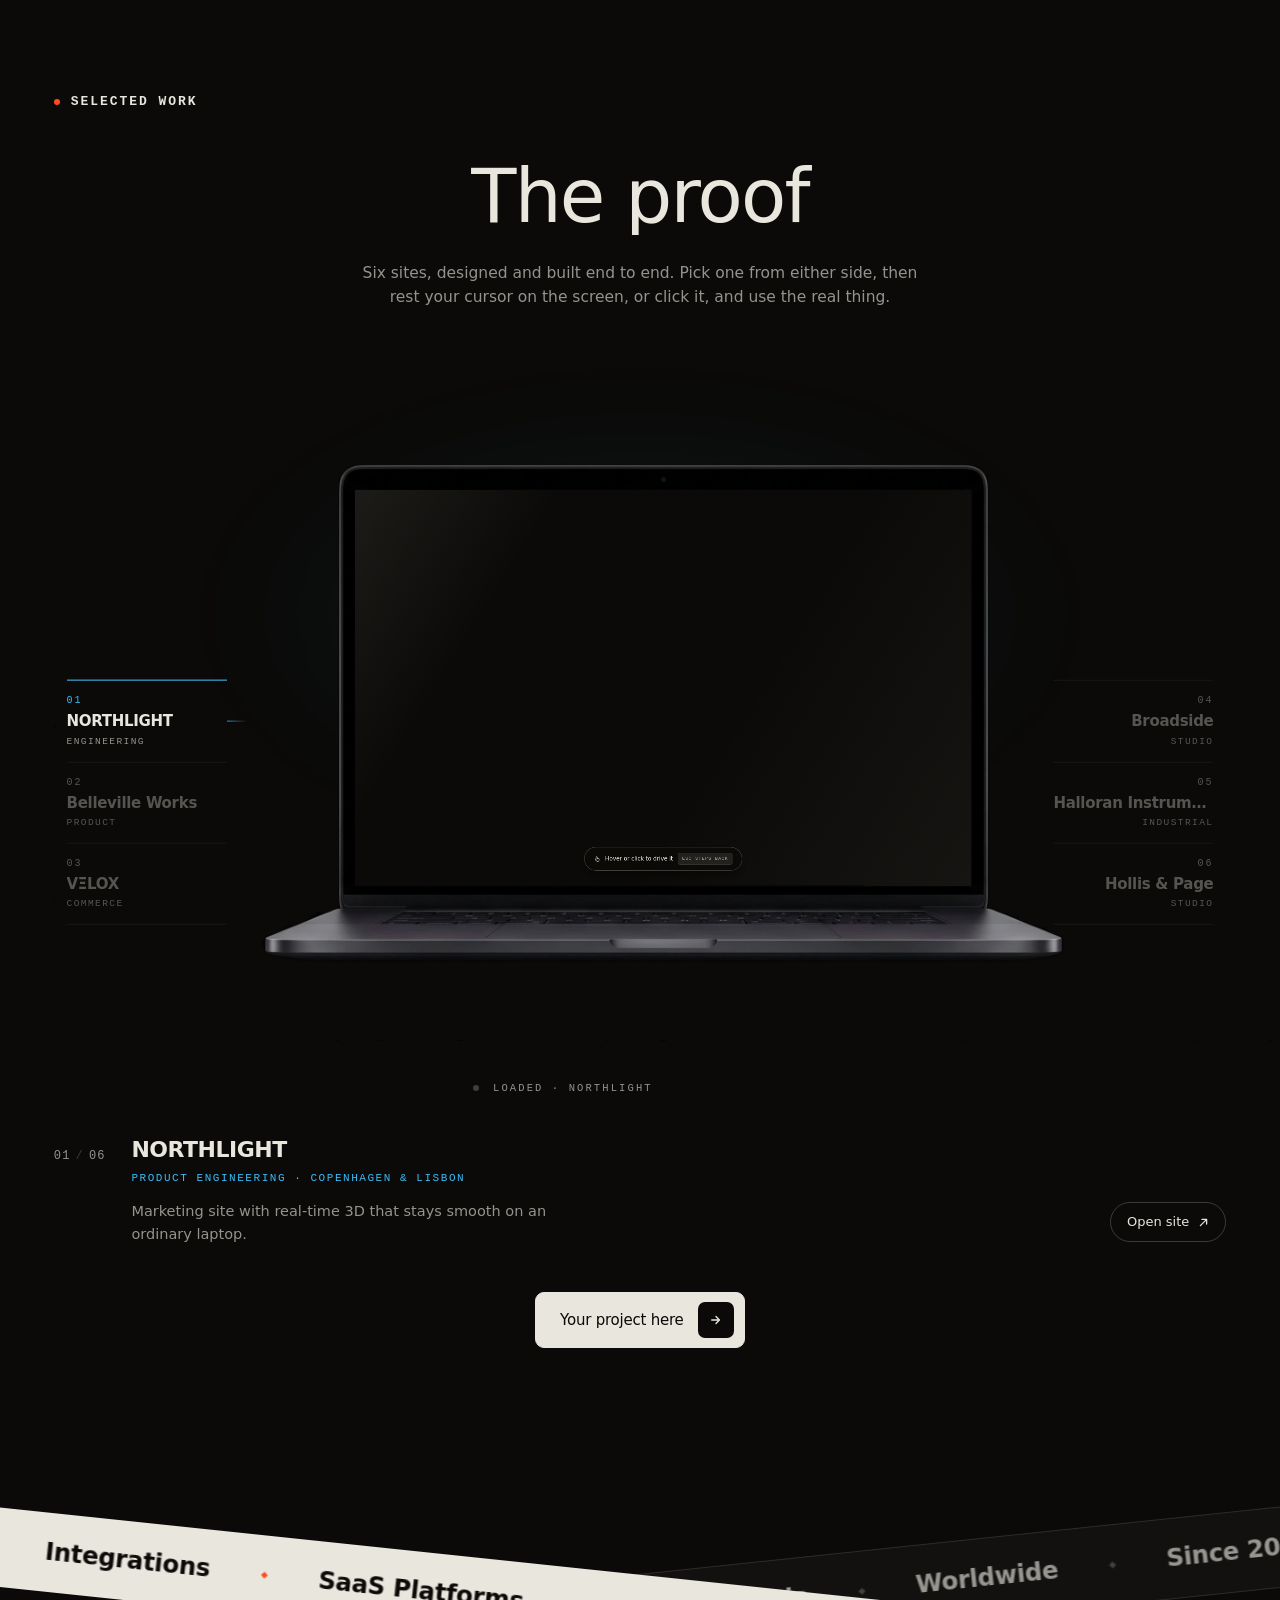
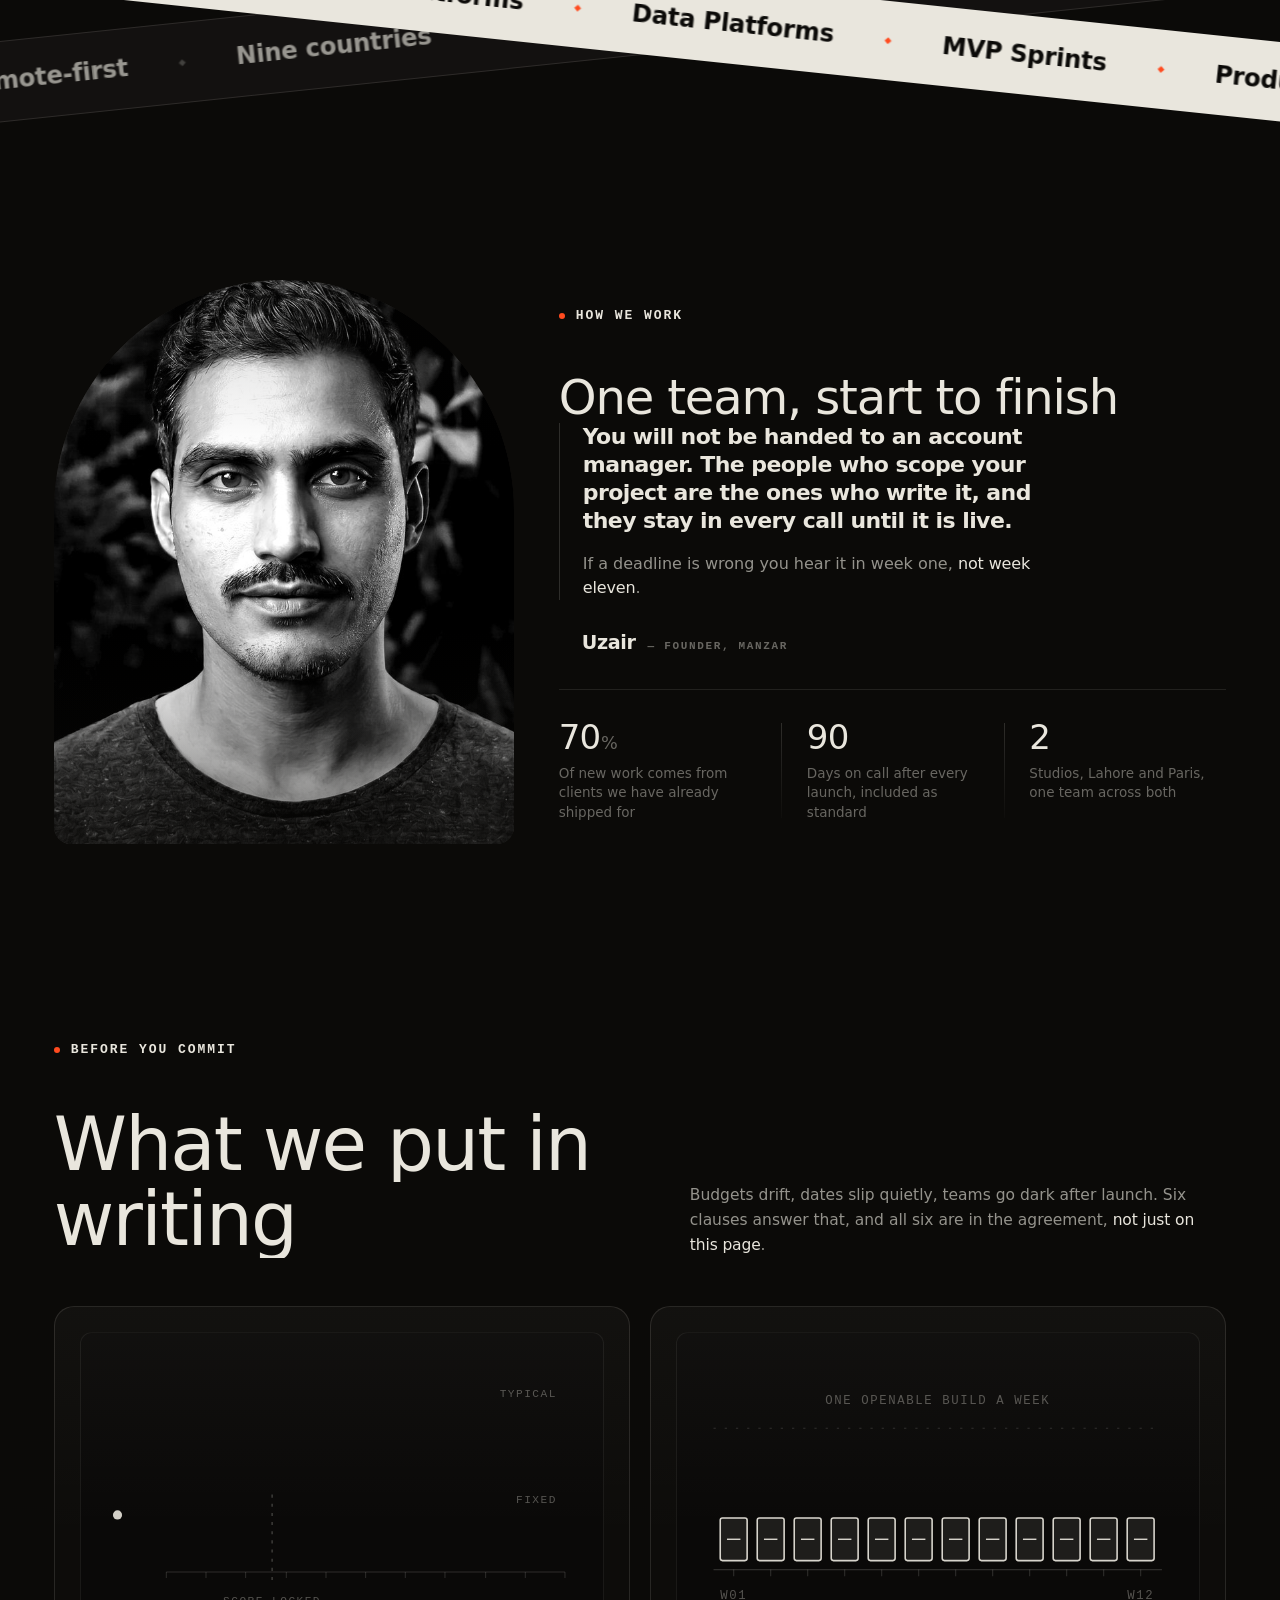
==== commit 14061dea: "Labs hero: tagline joins the wordmark lockup - single line 'Software, done right.' at 40px display s" ====
--- a/labs/index.html
+++ b/labs/index.html
@@ -243,7 +243,7 @@
         <h1 class="hero-title hero-title--logo" id="heroTitle" aria-label="Manzar"><img src="../assets/manzar-wordmark.png" alt="Manzar" width="2556" height="980" decoding="async"></h1>
         <div class="hero-row">
           <div class="hero-col-left">
-            <h2 class="hero-sub" data-reveal>Software,<br>done right</h2>
+            <h2 class="hero-sub" data-reveal>Software, done right.</h2>
             <div class="hero-clients" data-reveal>
               <div class="hero-picons" aria-hidden="true"><span><img src="assets/picons/shopify.svg" alt="" width="15" height="15" decoding="async"></span><span><img src="assets/picons/stripe.svg" alt="" width="15" height="15" decoding="async"></span><span><img src="assets/picons/figma.svg" alt="" width="14" height="14" decoding="async"></span></div>
               <div class="hero-clients-copy"><strong class="stat-num" data-count="40" data-suffix="+">0</strong><em>products shipped</em></div>
--- a/labs/assets/css/manzar-theme.css
+++ b/labs/assets/css/manzar-theme.css
@@ -2703,3 +2703,15 @@
   transition:opacity .35s ease;
 }
 .mz-toast.is-in{ opacity:.85; }
+
+/* v22.1: the tagline joins the wordmark as a lockup — one confident
+   line at display scale, tucked under the mark, full bone. It was a
+   19-24px whisper orphaned beneath an 870px logo. */
+.hero-title--logo{ margin-bottom:2vh; }
+.hero-sub{
+  font-weight:500;
+  font-size:clamp(24px, 2.4vw, 40px);
+  line-height:1.12;
+  letter-spacing:-.022em;
+  color:var(--bone, #E9E6DD);
+}
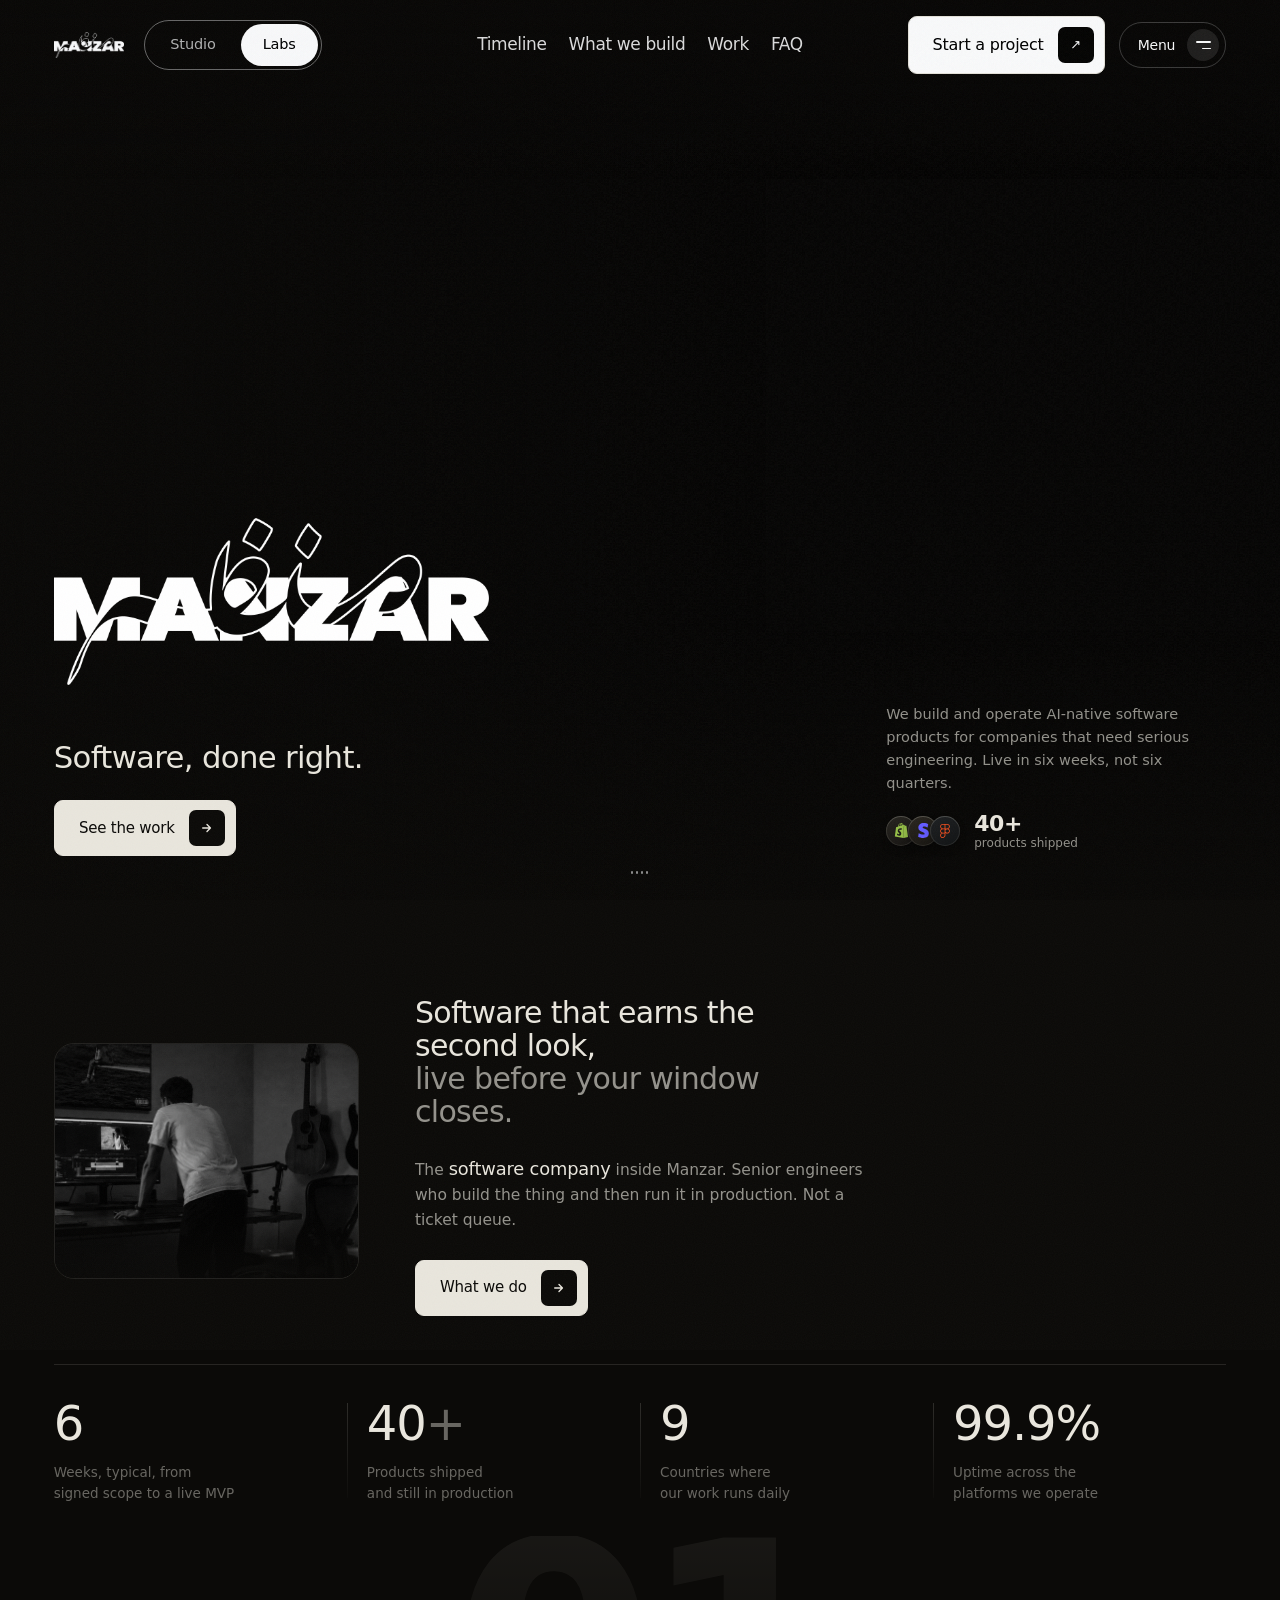
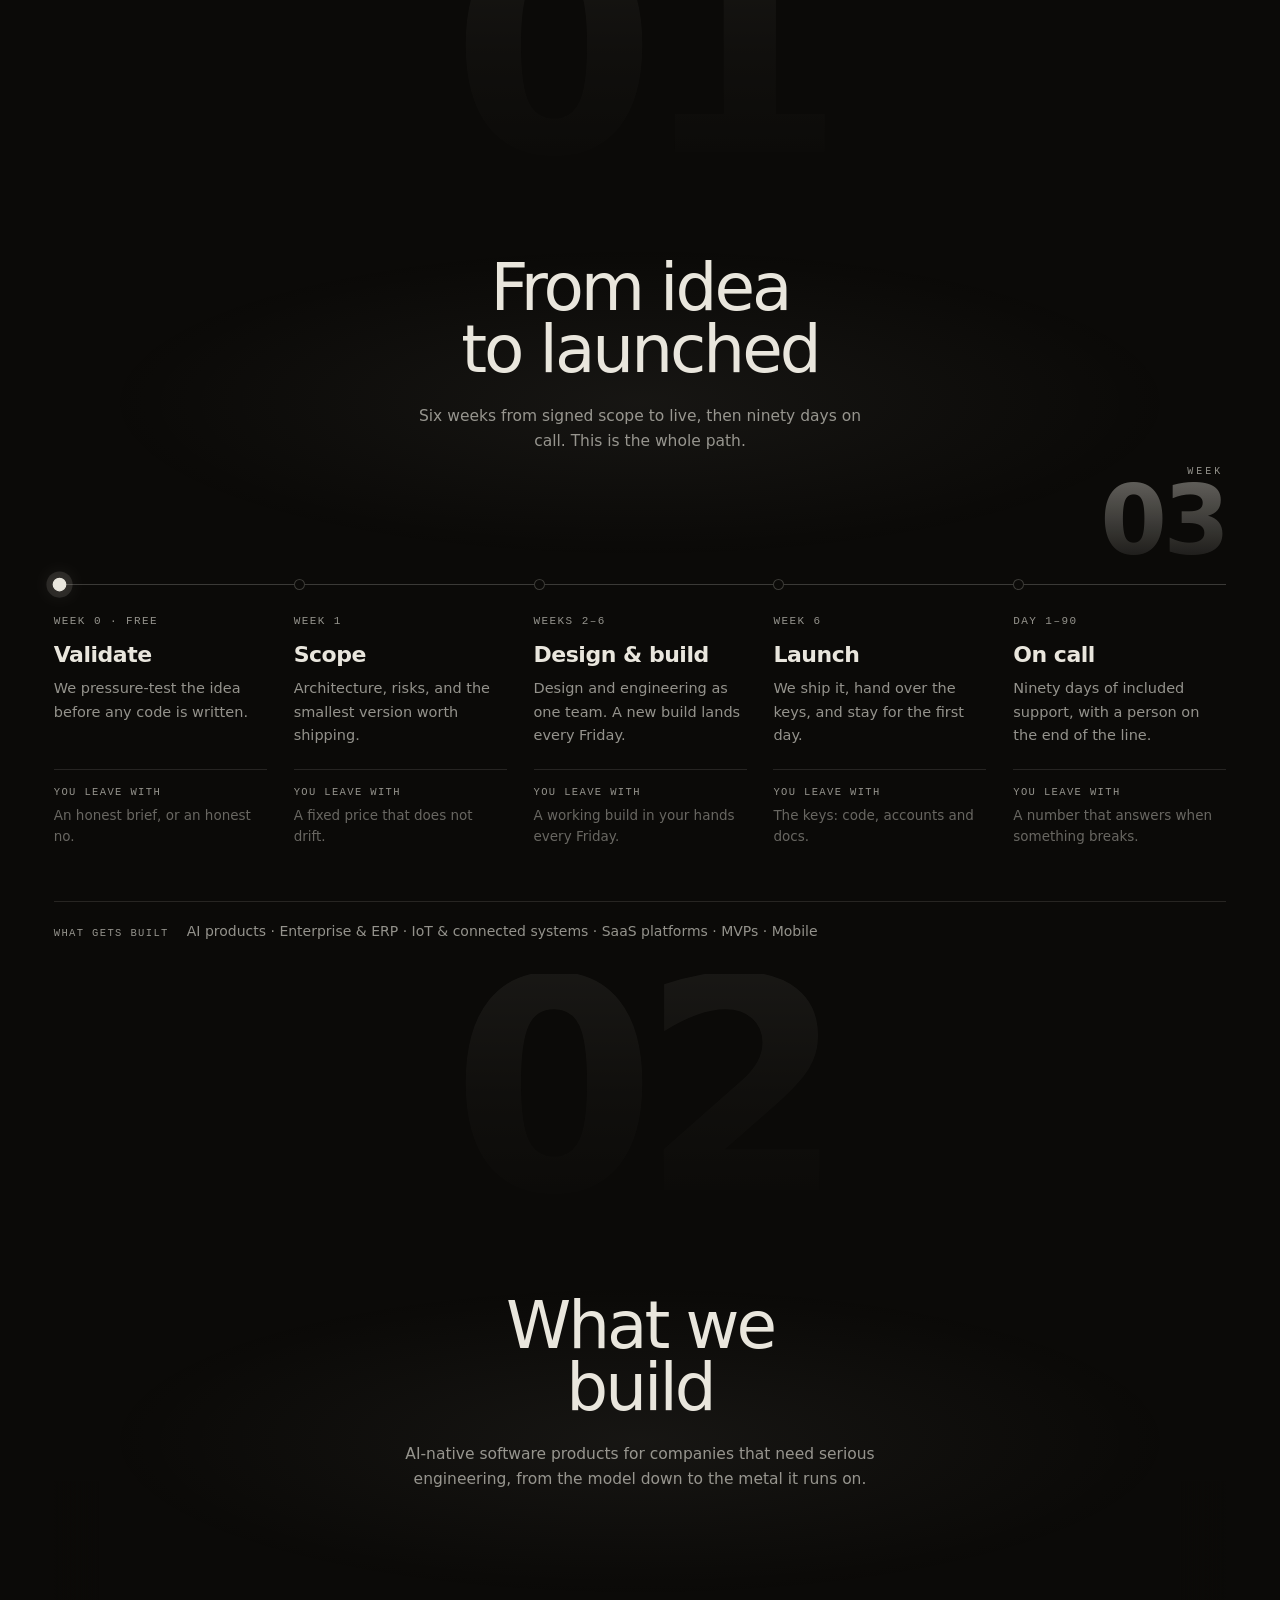
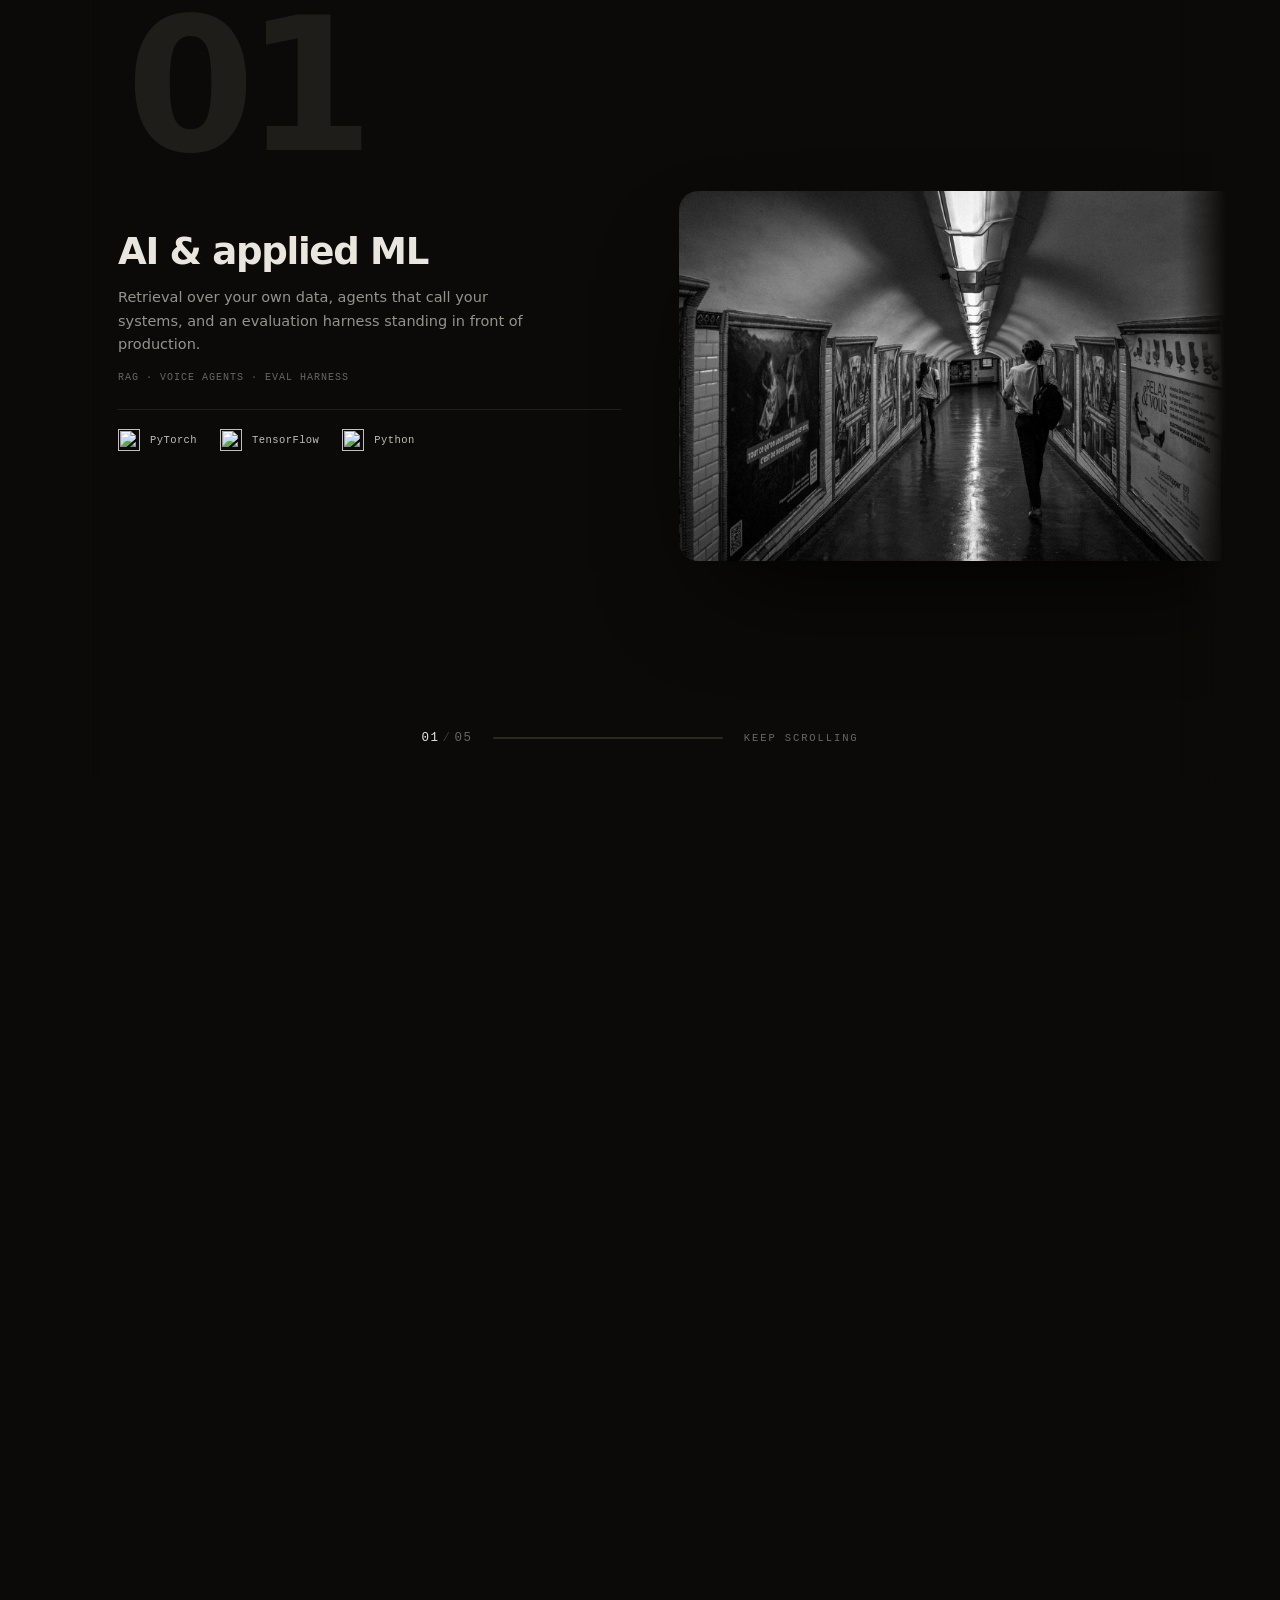
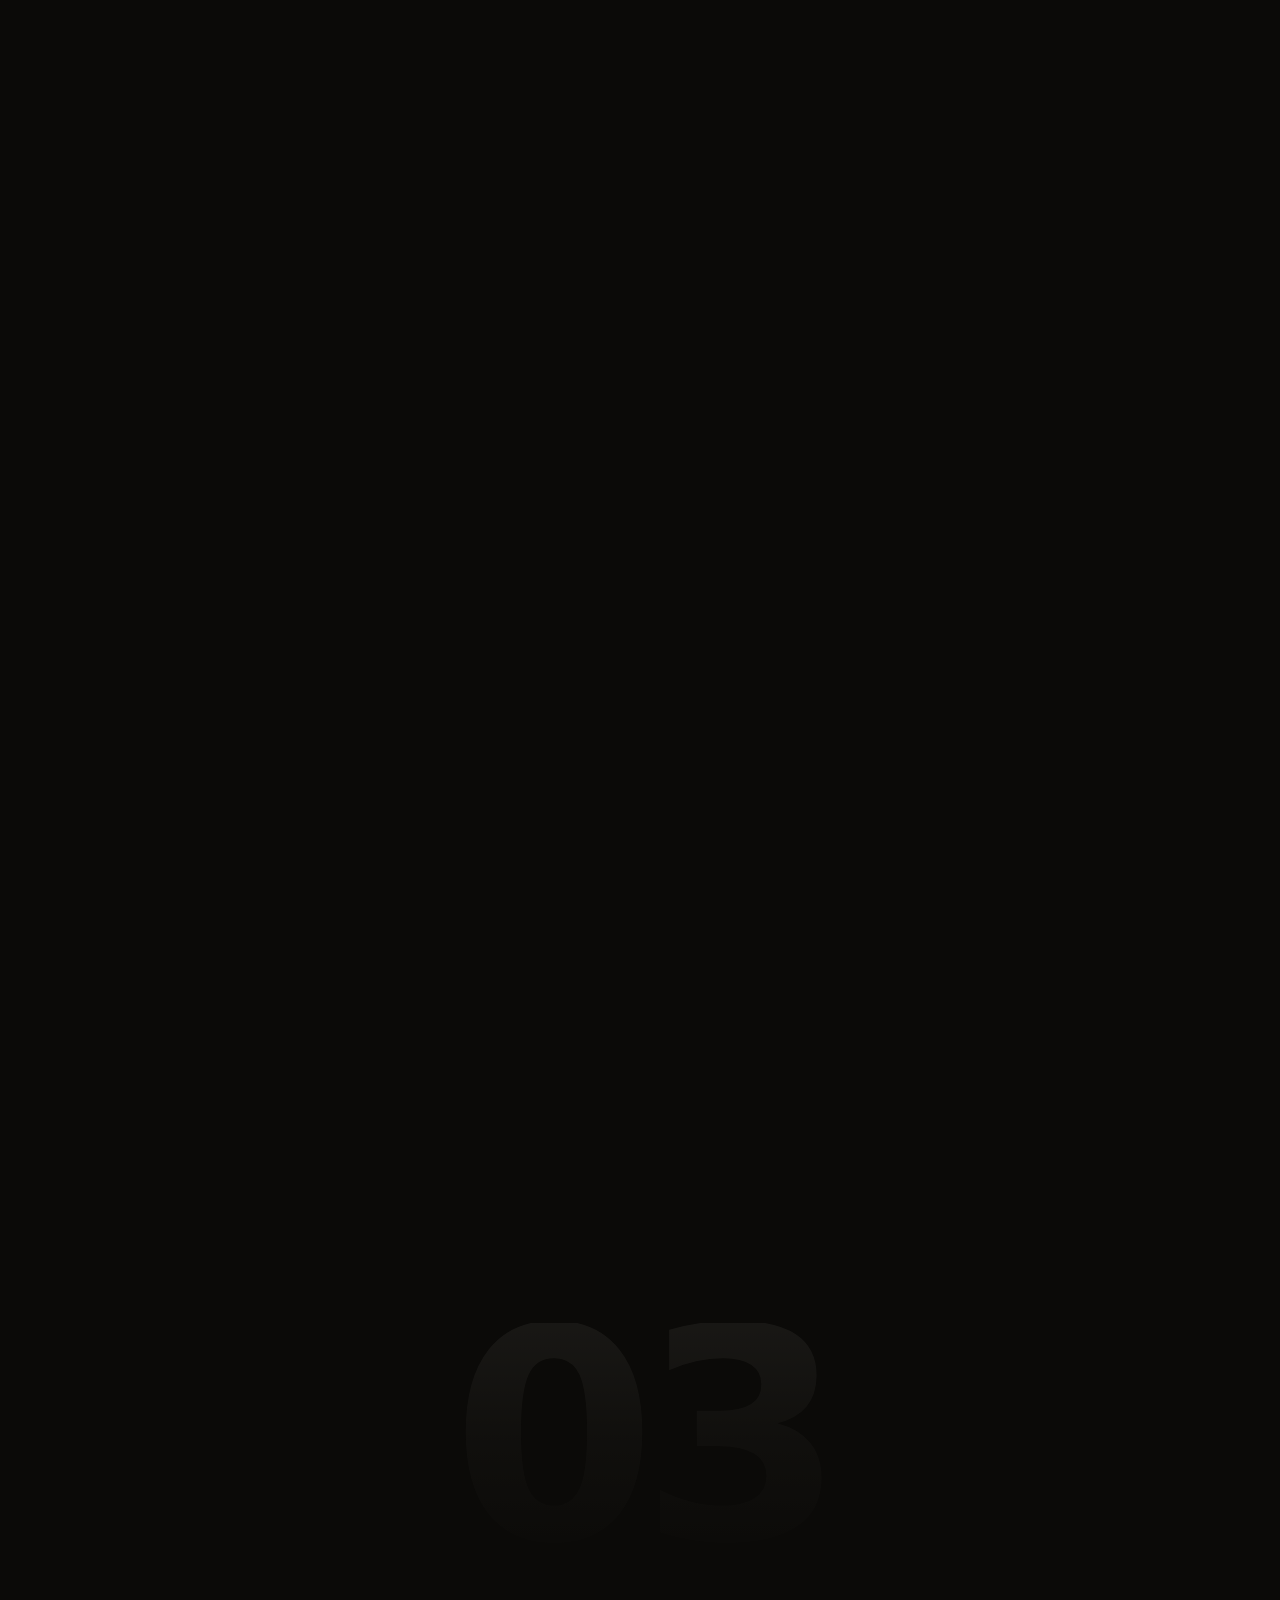
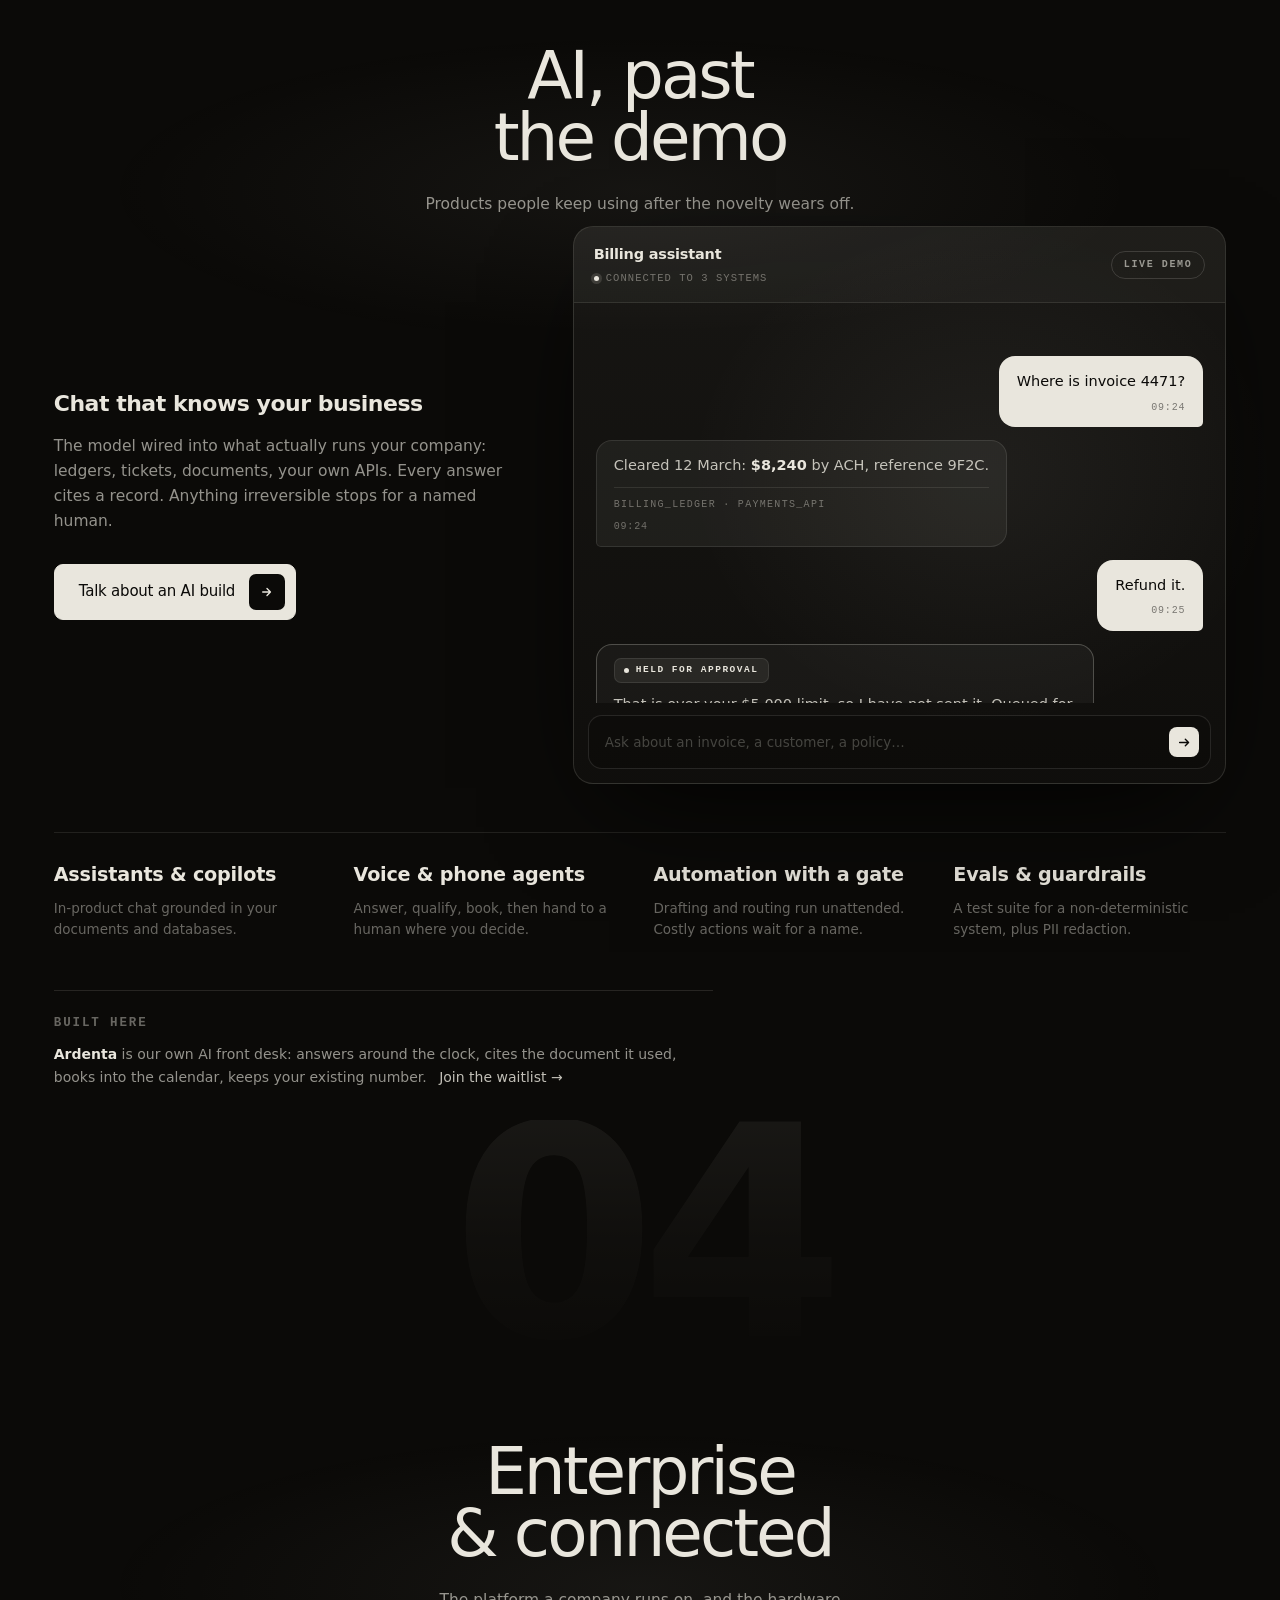
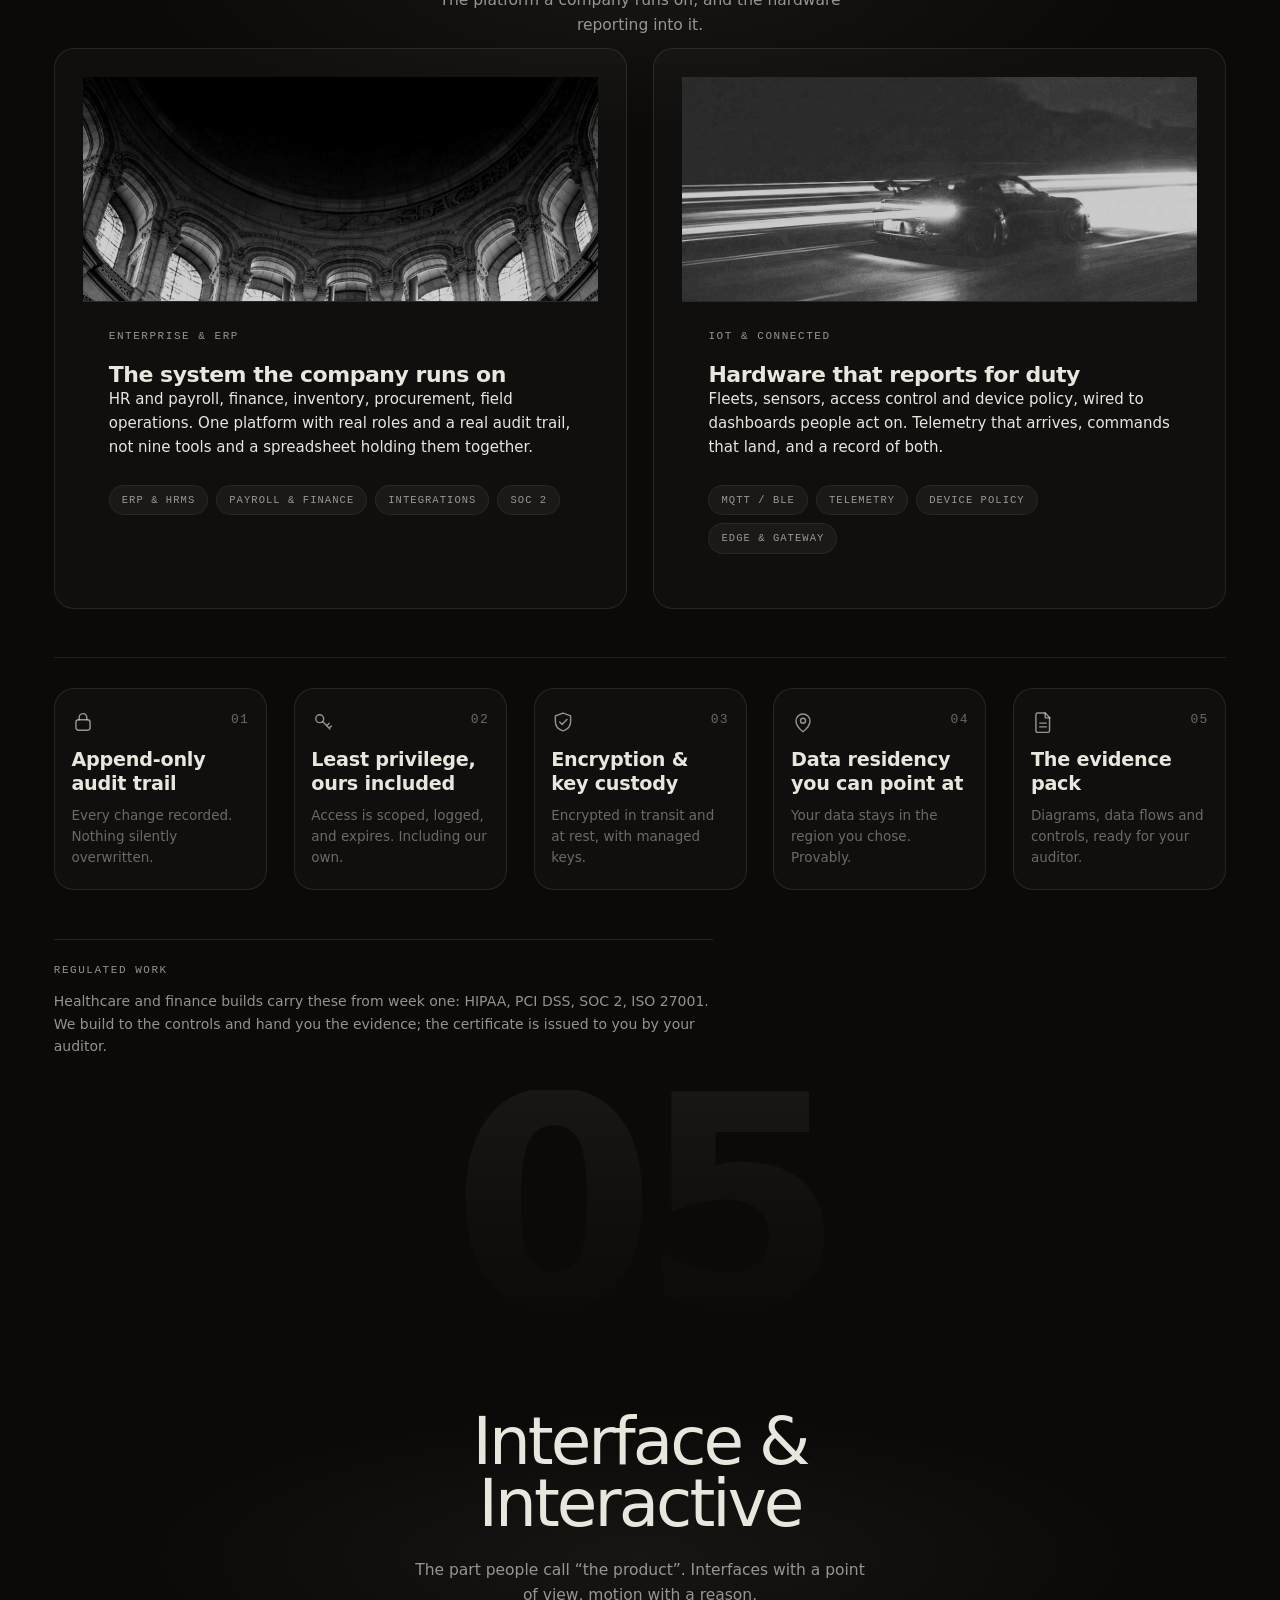
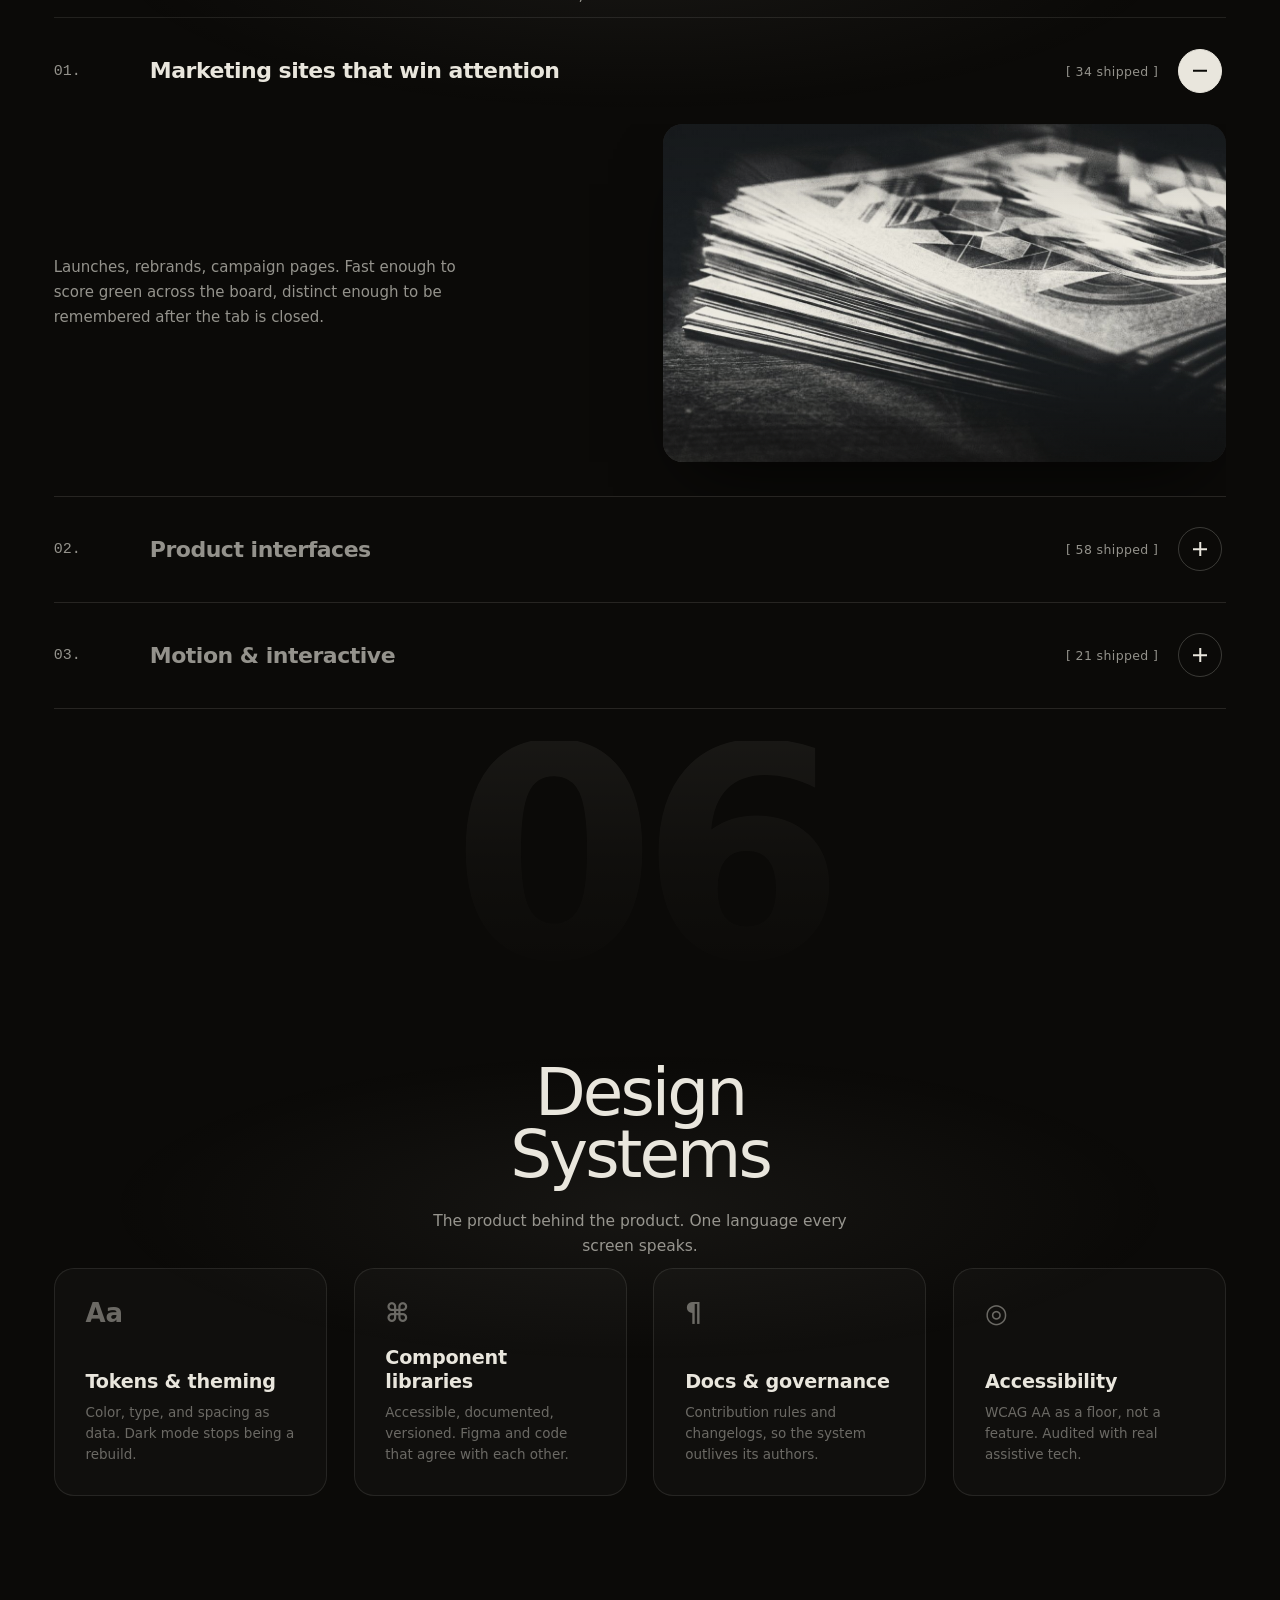
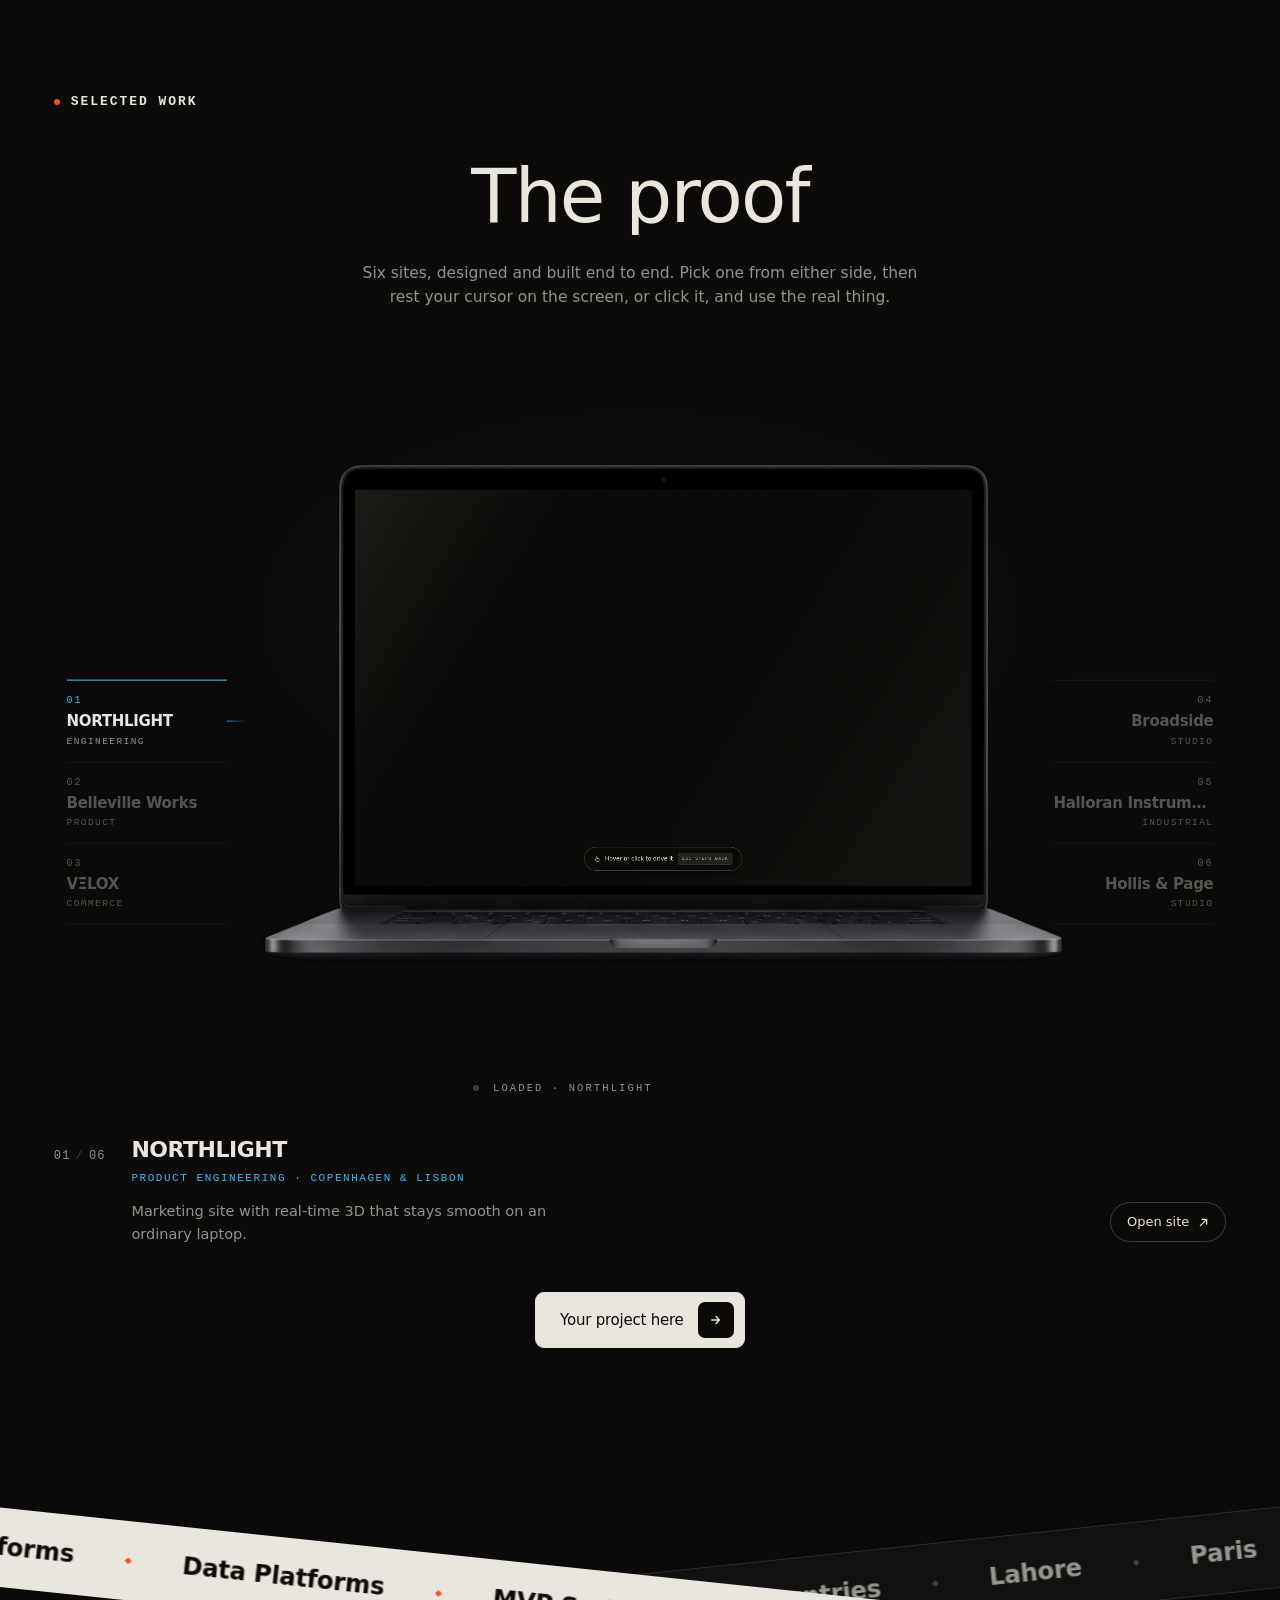
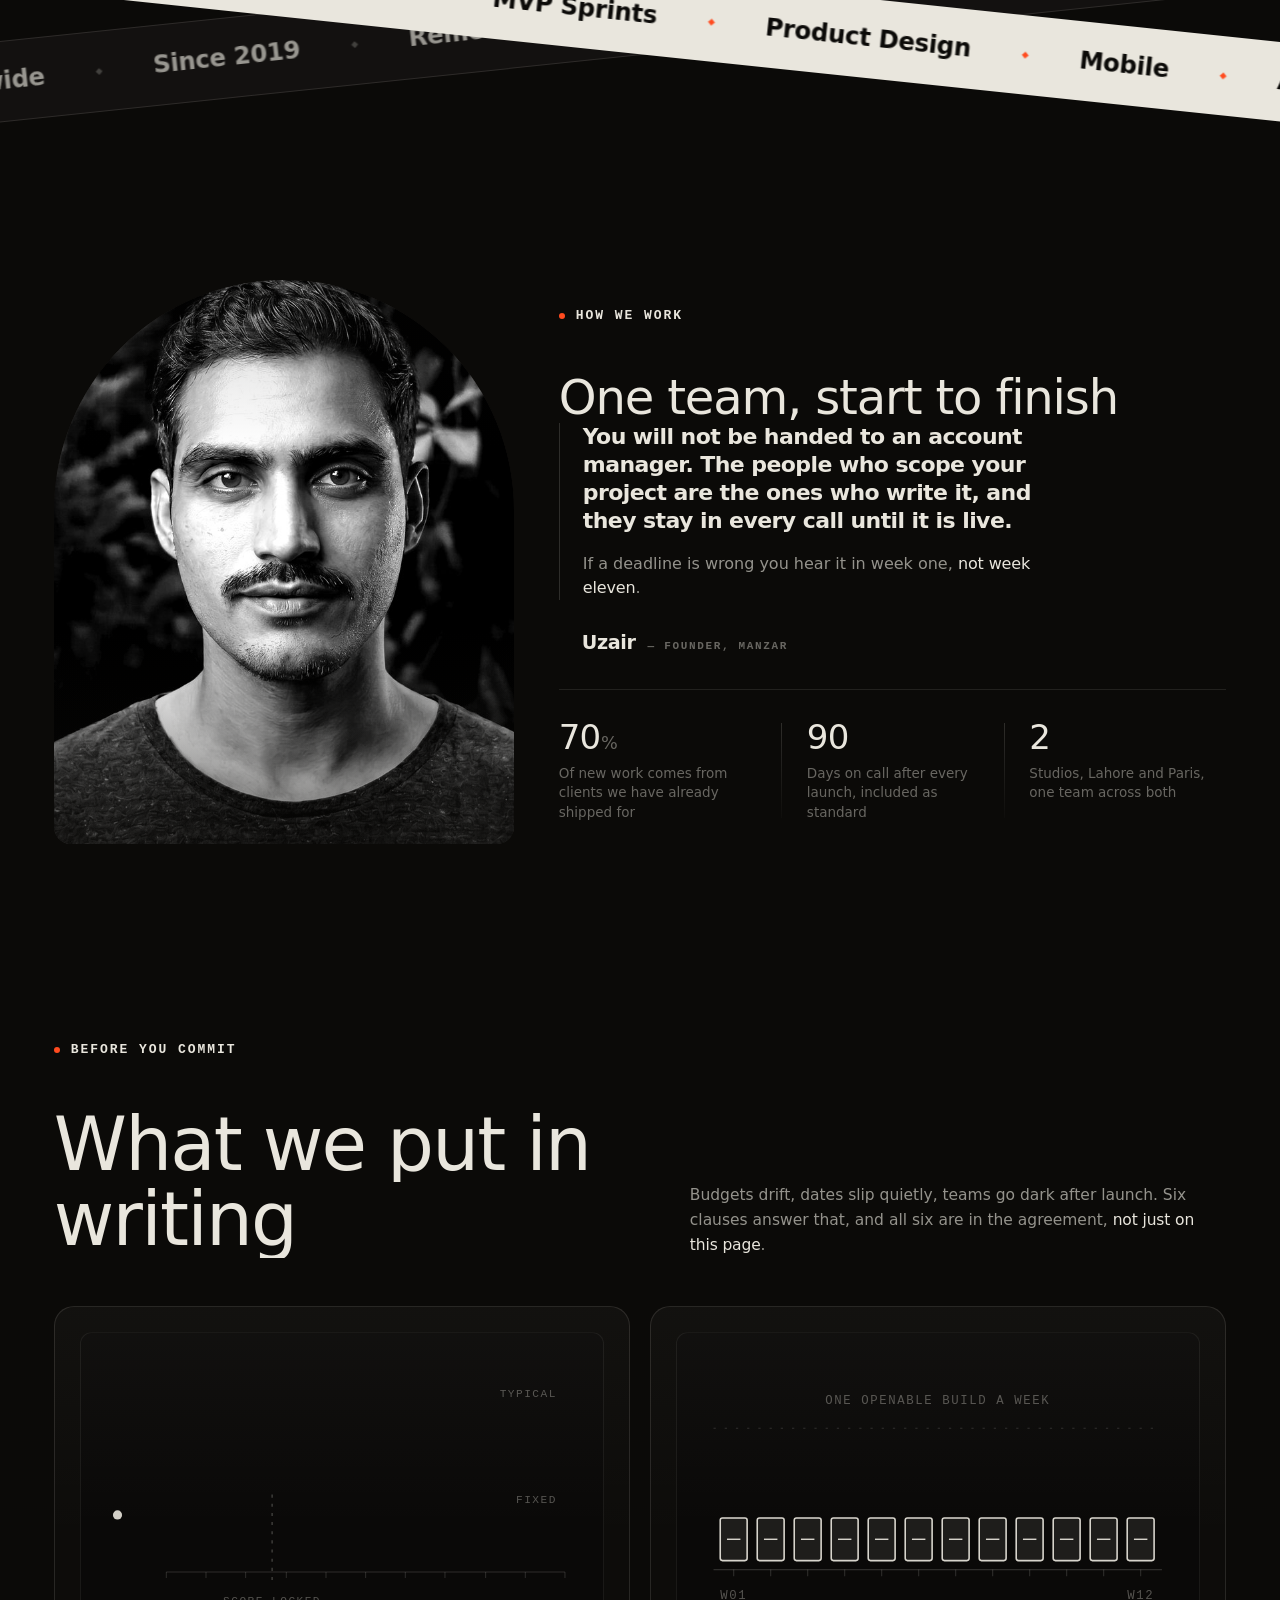
==== commit 80d45031: "Labs hero recomposed: editorial split - lockup+CTA left, blurb+proof chips bottom-right (was a five-" ====
--- a/labs/index.html
+++ b/labs/index.html
@@ -244,13 +244,15 @@
         <div class="hero-row">
           <div class="hero-col-left">
             <h2 class="hero-sub" data-reveal>Software, done right.</h2>
-            <div class="hero-clients" data-reveal>
+            <div class="hero-ctas" data-reveal>
+              <a class="btn btn-light" href="#work"><span class="btn-label">See the work</span><span class="btn-chip"><svg viewBox="0 0 14 14" width="11" height="11"><path d="M2 7h9M7 3l4 4-4 4" stroke="currentColor" stroke-width="1.6" fill="none" stroke-linecap="round" stroke-linejoin="round"/></svg></span></a>
+            </div>
+          </div>
+          <div class="hero-col-right" data-reveal>
+            <p class="hero-blurb">We build and operate AI-native software products for companies that need serious engineering. Live in six weeks, not six quarters.</p>
+            <div class="hero-clients">
               <div class="hero-picons" aria-hidden="true"><span><img src="assets/picons/shopify.svg" alt="" width="15" height="15" decoding="async"></span><span><img src="assets/picons/stripe.svg" alt="" width="15" height="15" decoding="async"></span><span><img src="assets/picons/figma.svg" alt="" width="14" height="14" decoding="async"></span></div>
               <div class="hero-clients-copy"><strong class="stat-num" data-count="40" data-suffix="+">0</strong><em>products shipped</em></div>
-            </div>
-            <p class="hero-blurb" data-reveal>We build and operate AI-native software products for companies that need serious engineering. Live in six weeks, not six quarters.</p>
-            <div class="hero-ctas" data-reveal>
-              <a class="btn btn-light" href="#work"><span class="btn-label">See the work</span><span class="btn-chip"><svg viewBox="0 0 14 14" width="11" height="11"><path d="M2 7h9M7 3l4 4-4 4" stroke="currentColor" stroke-width="1.6" fill="none" stroke-linecap="round" stroke-linejoin="round"/></svg></span></a>
             </div>
           </div>
         </div>
--- a/labs/assets/css/manzar-theme.css
+++ b/labs/assets/css/manzar-theme.css
@@ -2715,3 +2715,21 @@
   letter-spacing:-.022em;
   color:var(--bone, #E9E6DD);
 }
+
+/* v22.2: hero recomposed — the old single-column ladder (tagline, chips,
+   blurb, CTA all stacked left at five different scales) is split into an
+   editorial pair: the lockup + CTA carry the left, the blurb + proof
+   chips sit bottom-right where the frame was empty. */
+.hero-sub{ margin-bottom:26px; }
+.hero-col-left .hero-ctas{ margin-top:0; }
+.hero-col-right{
+  max-width:340px;
+  display:flex; flex-direction:column; align-items:flex-start; gap:16px;
+  padding-bottom:6px;
+}
+.hero-col-right .hero-blurb{ margin:0; }
+.hero-col-right .hero-clients{ margin:0; }
+@media (max-width: 860px){
+  .hero-row{ flex-direction:column; align-items:flex-start; gap:28px; }
+  .hero-col-right{ max-width:520px; }
+}
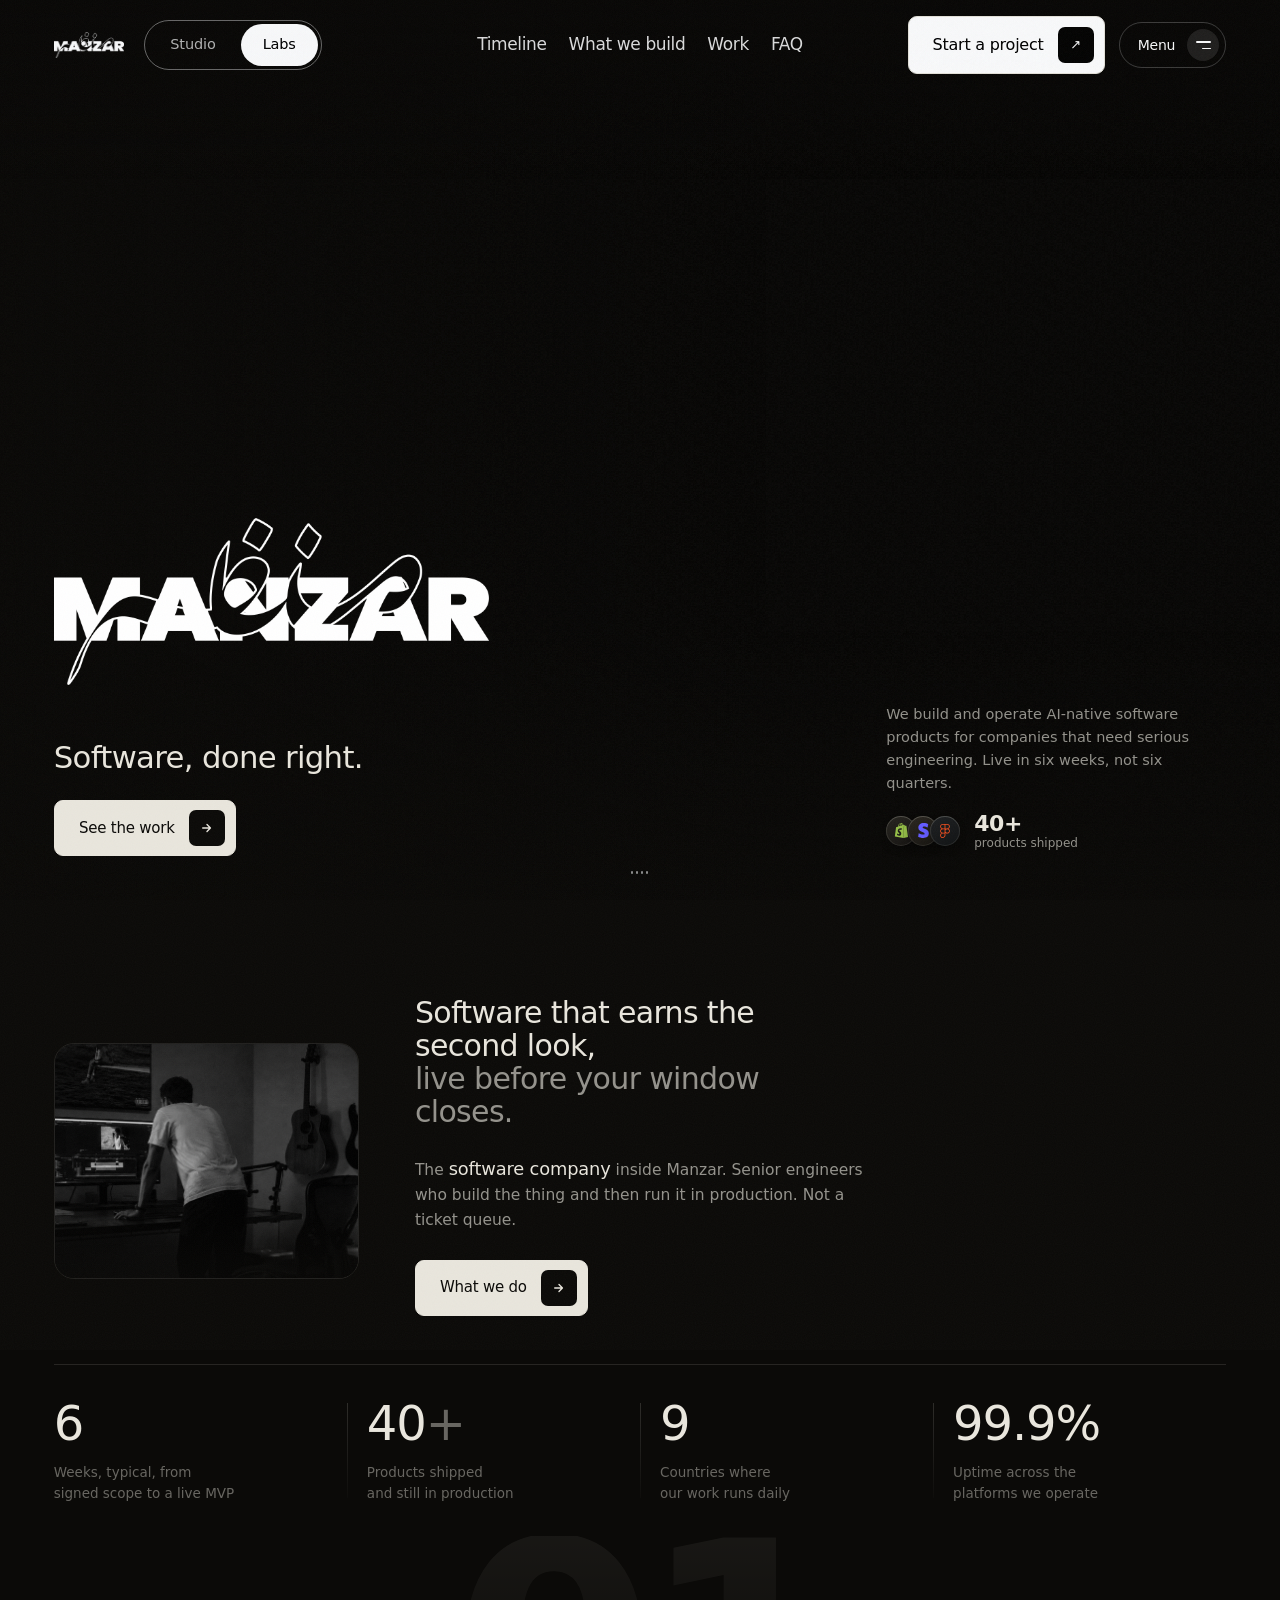
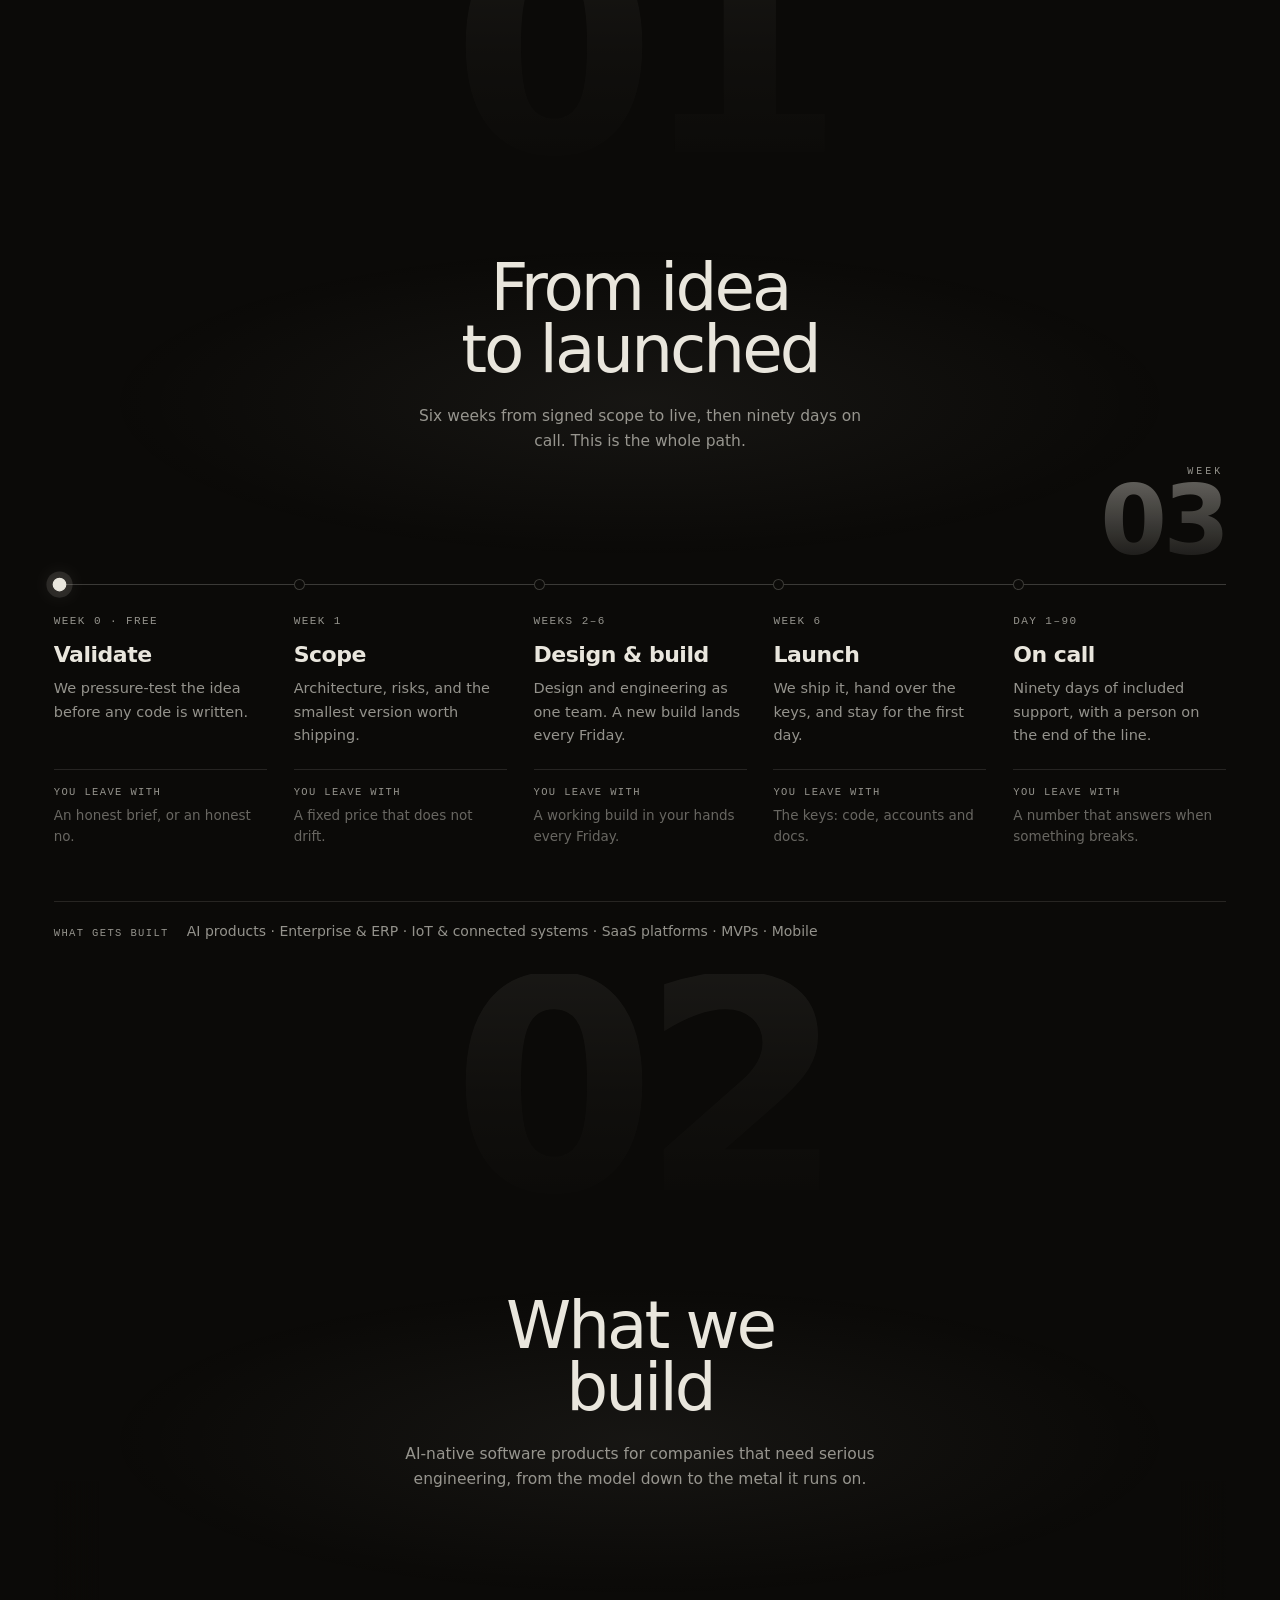
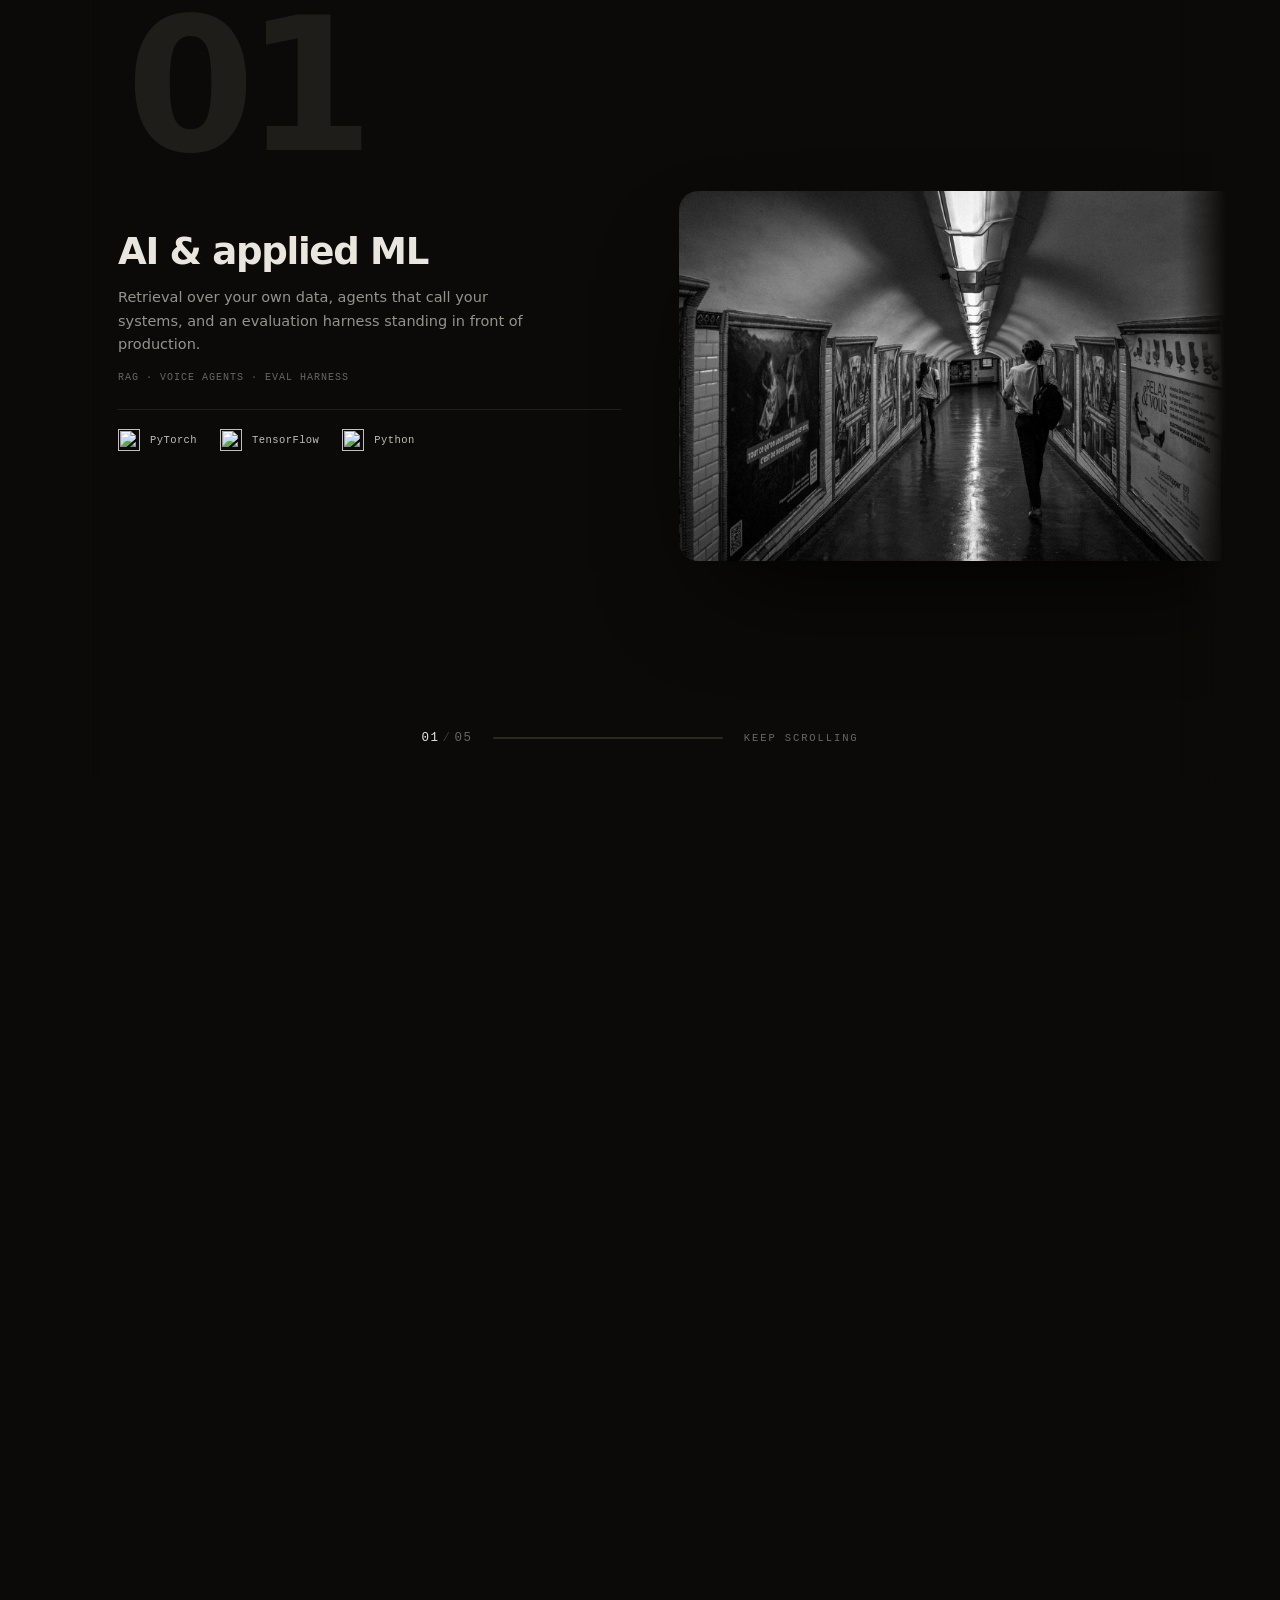
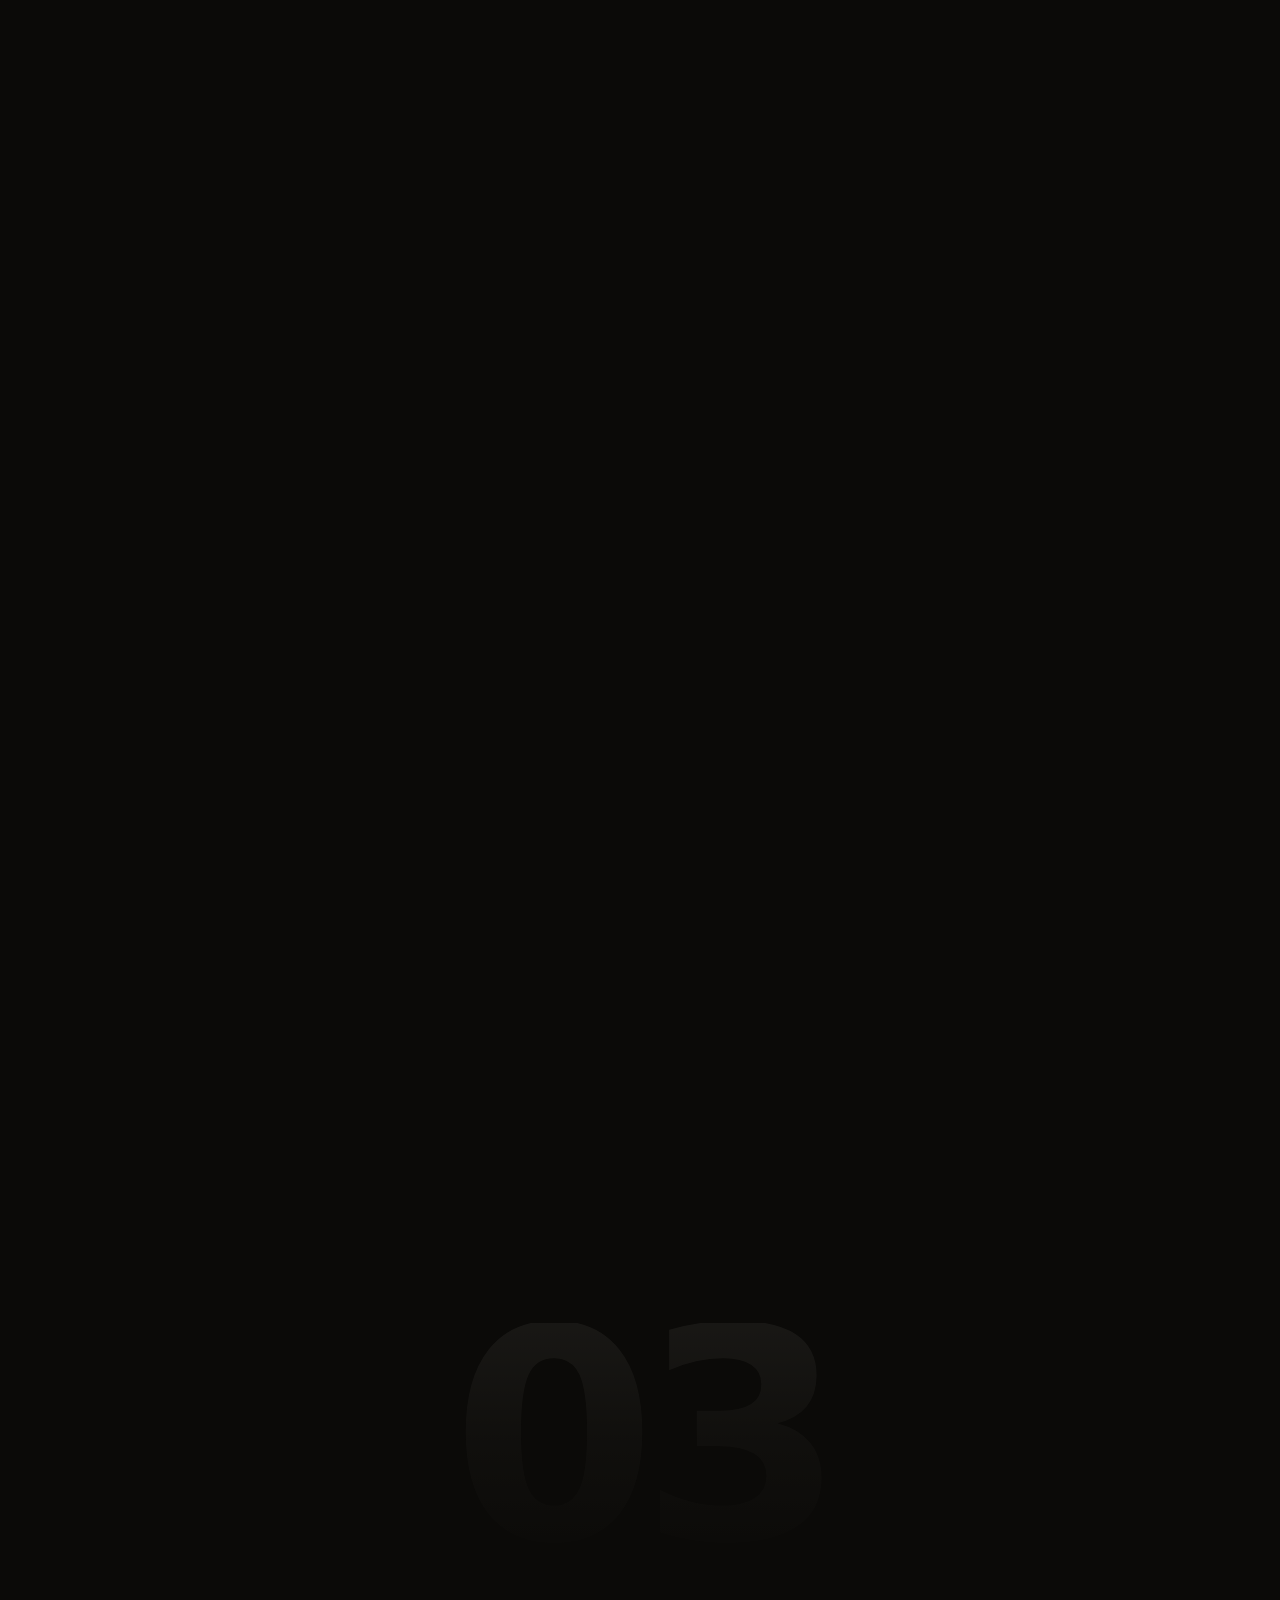
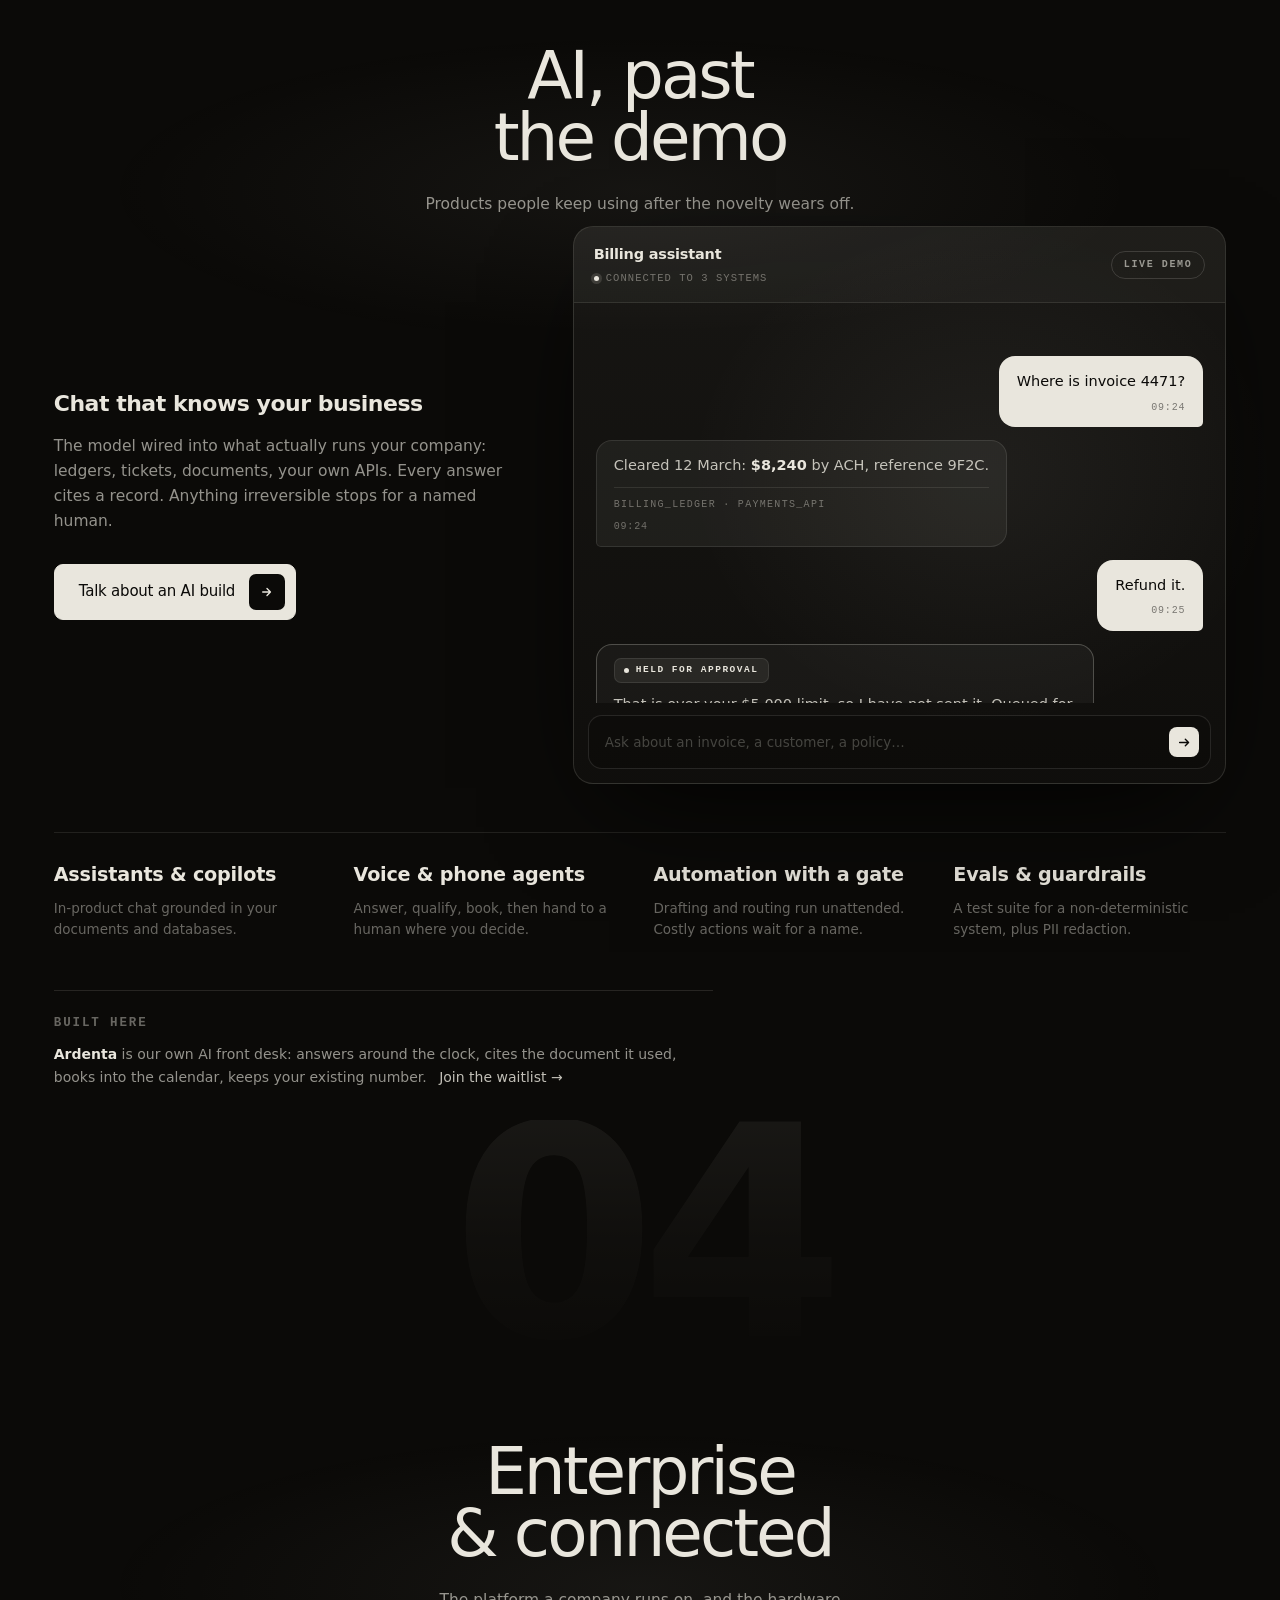
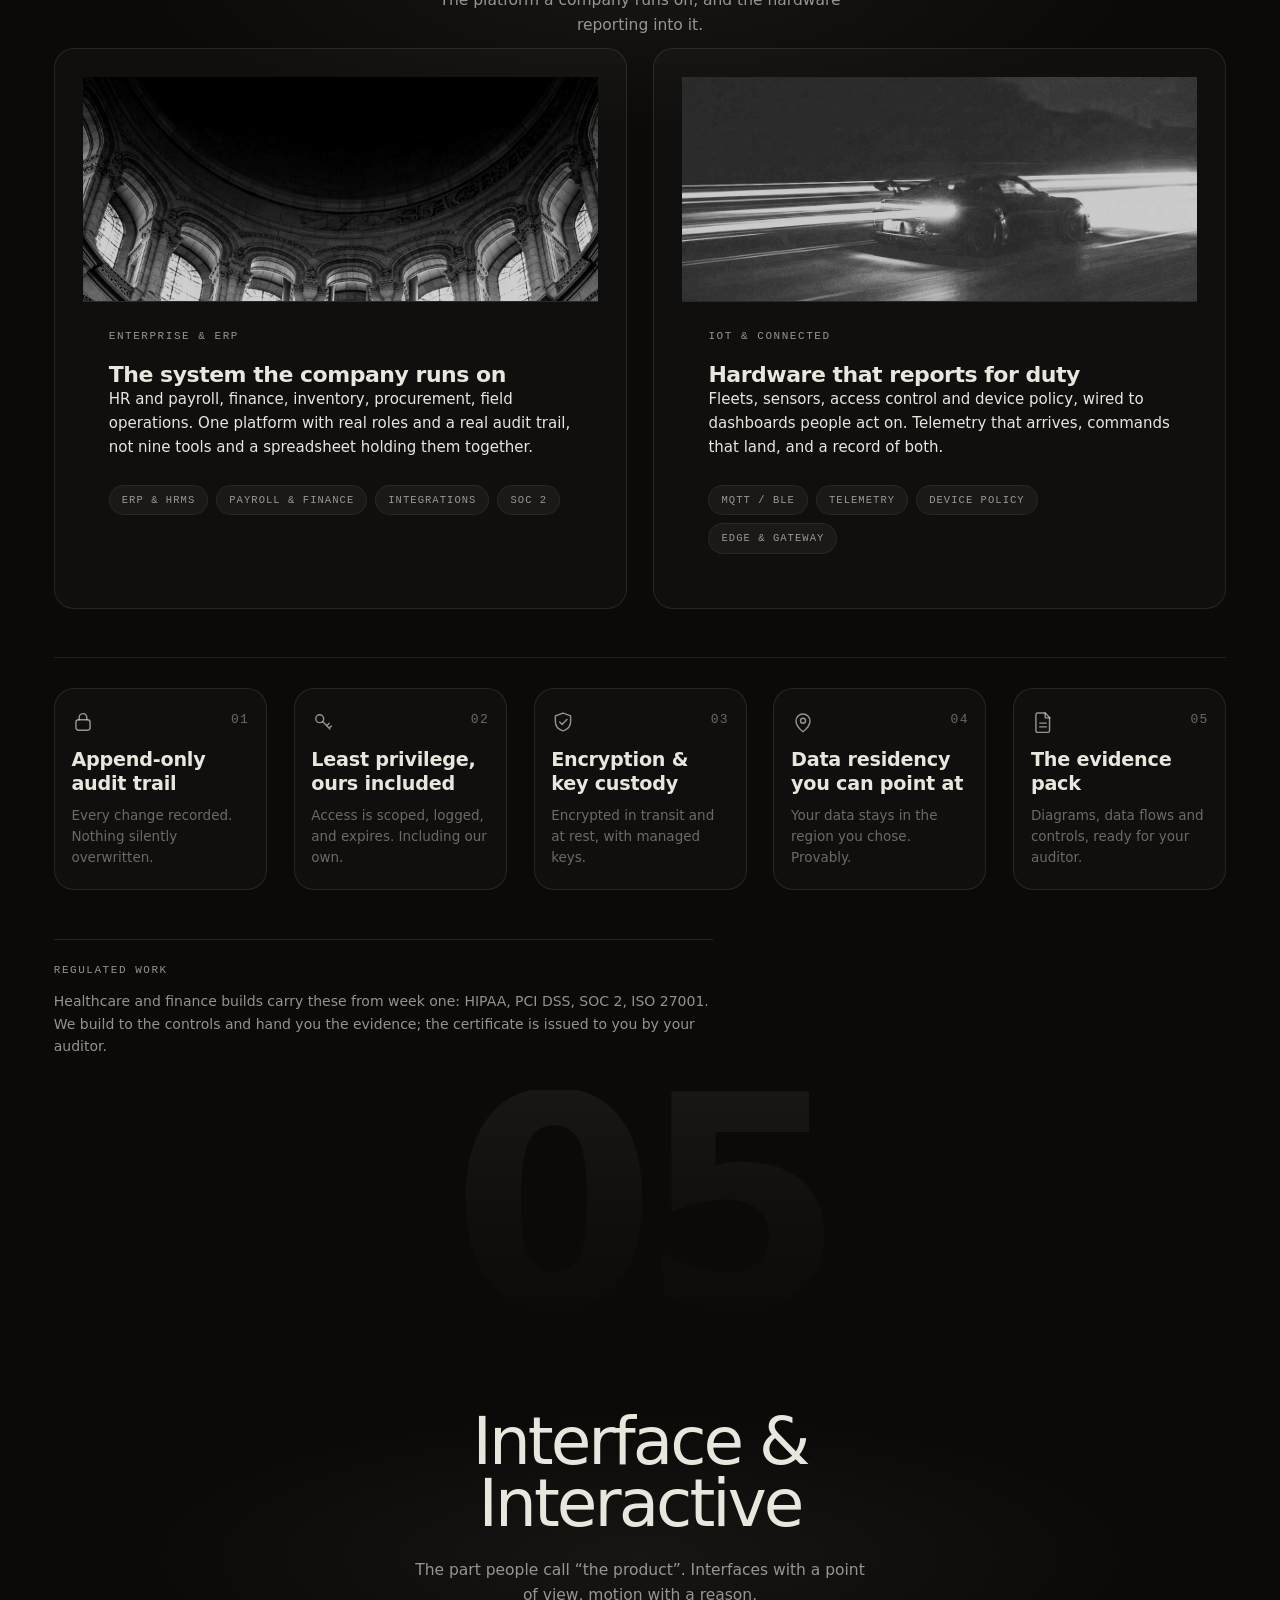
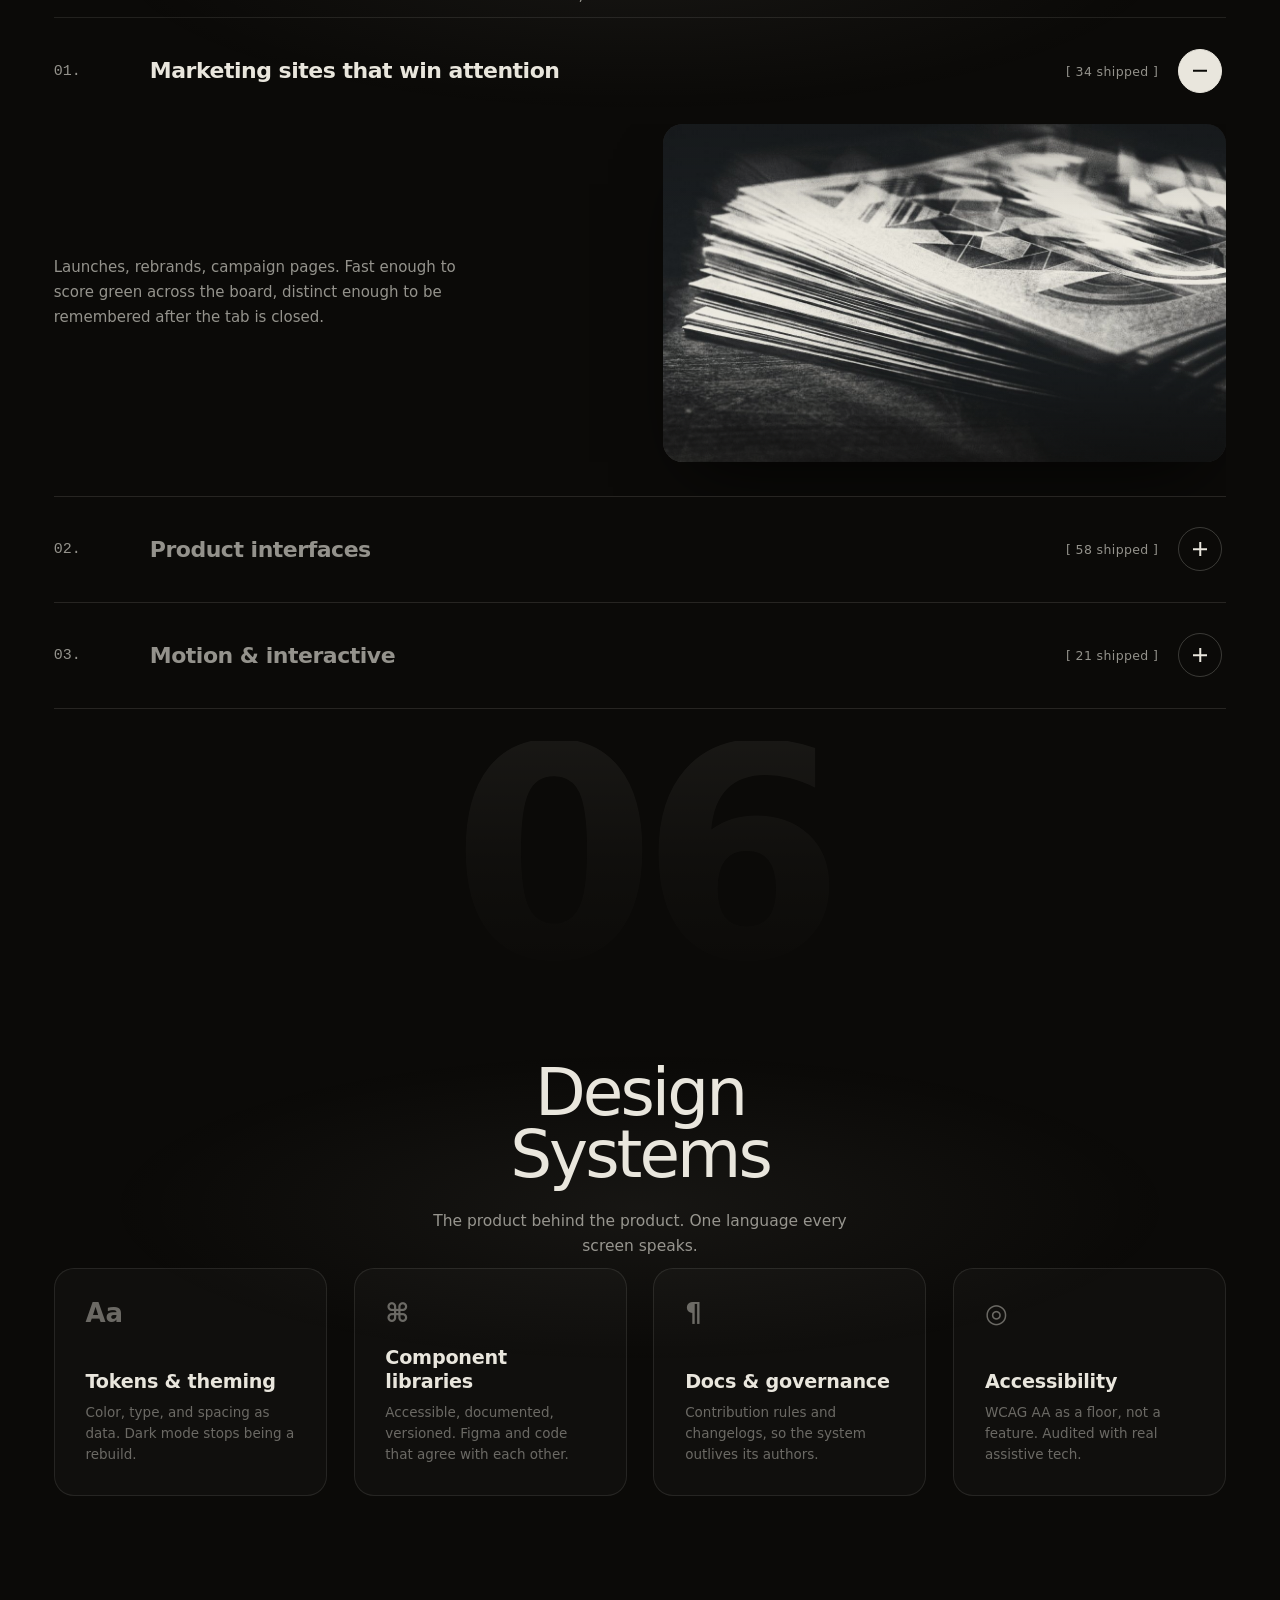
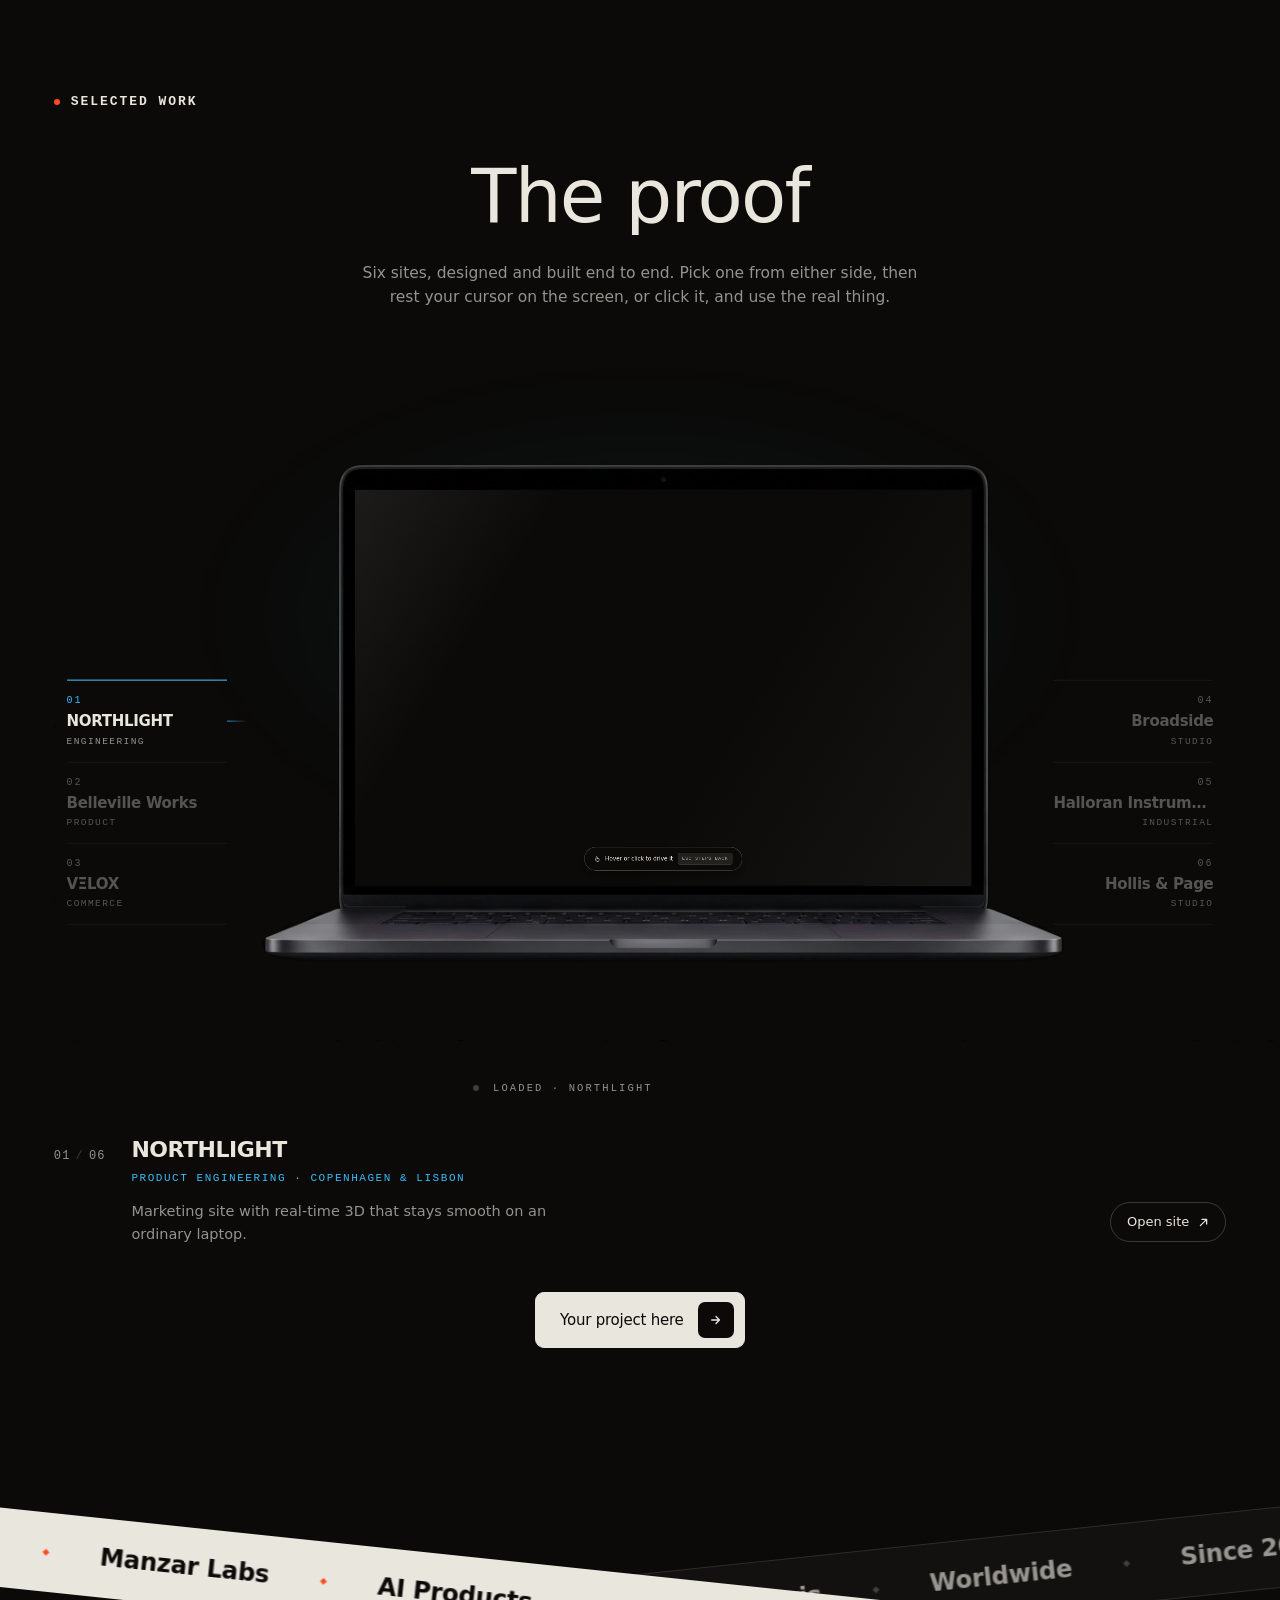
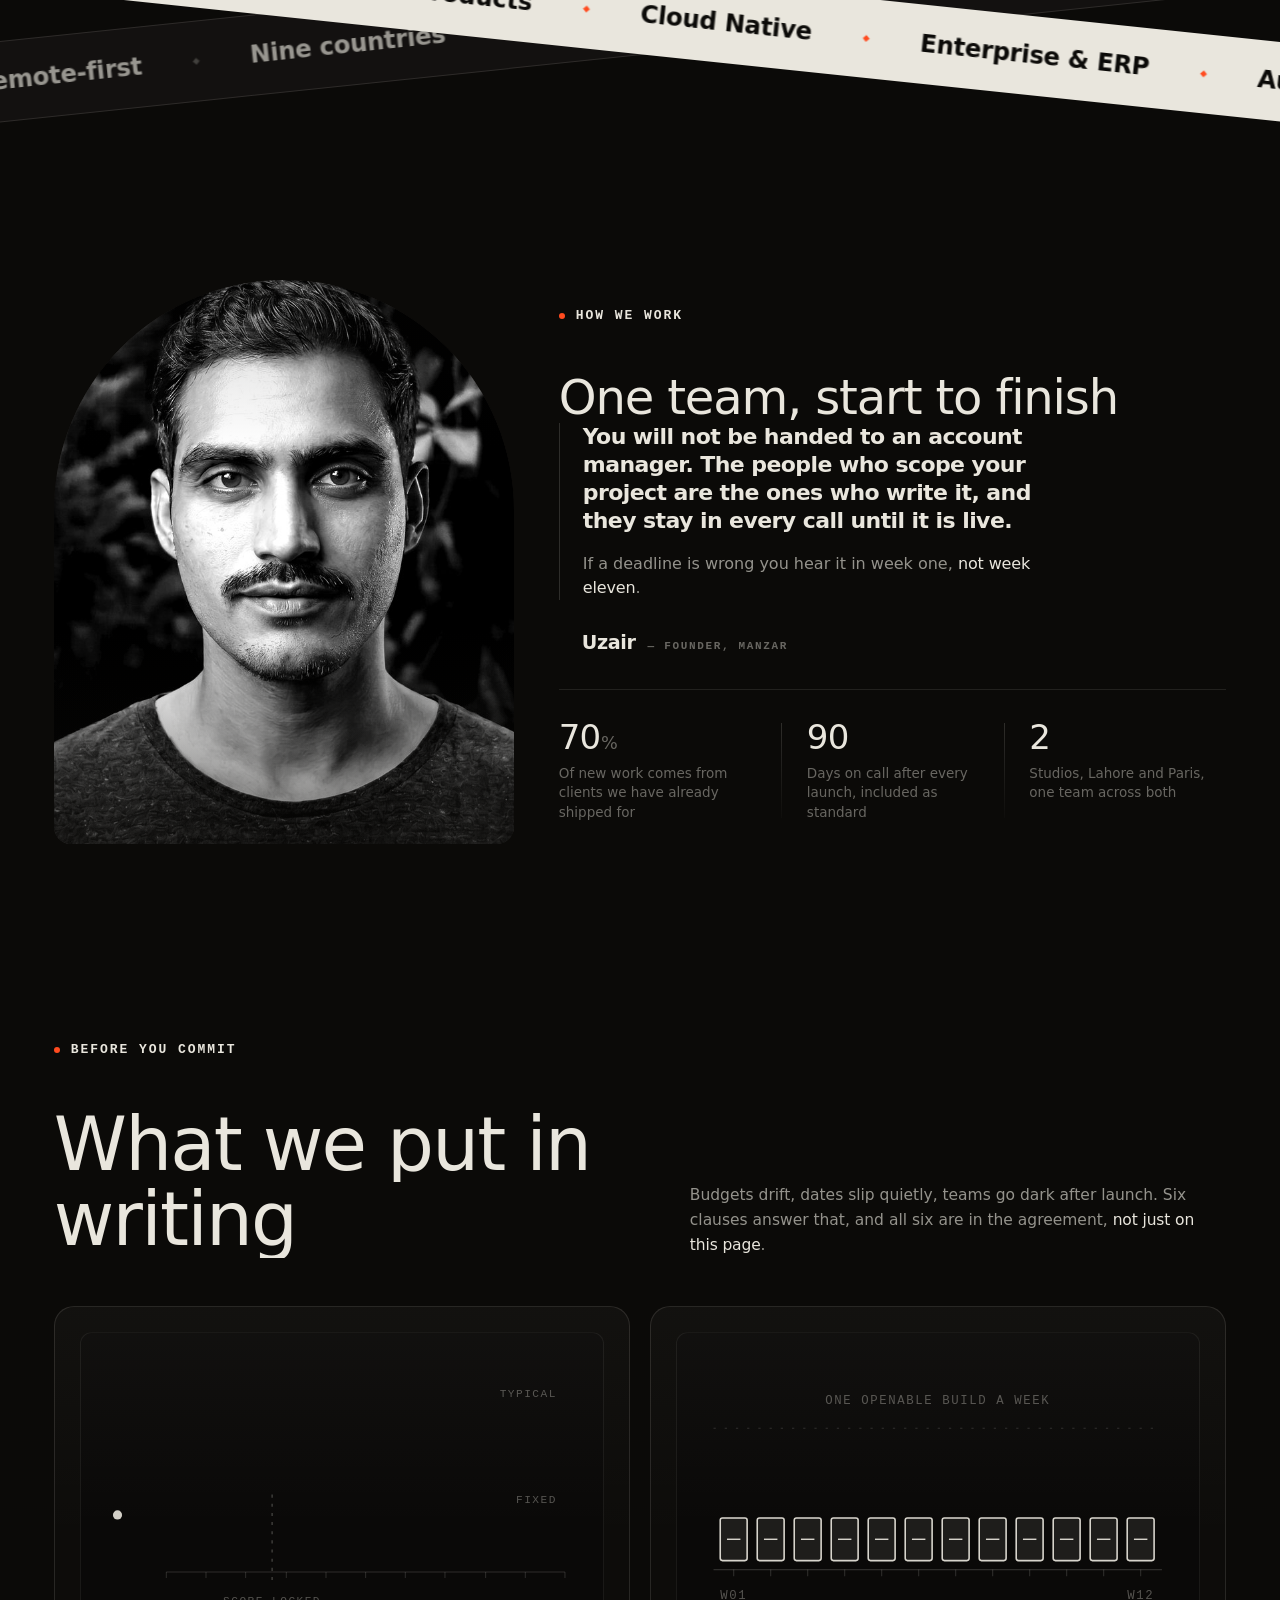
==== commit edd21a5e: "v23: REAL music - six curated CC tracks streamed from Free Music Archive (Labs: Night Owl/Broke For " ====
--- a/labs/index.html
+++ b/labs/index.html
@@ -258,7 +258,7 @@
         </div>
       </div>
     </div>
-    <audio data-mz-ambience data-mz-brand="labs" data-mz-volume=".8" data-mz-tracks='[{"src": "assets/audio/score-labs-1.m4a", "name": "Night Drive"}, {"src": "assets/audio/score-labs-2.m4a", "name": "First Light"}, {"src": "assets/audio/score-labs-3.m4a", "name": "Rooftop"}]' loop preload="auto" src="assets/audio/score-labs-1.m4a"></audio>
+    <audio data-mz-ambience data-mz-brand="labs" data-mz-volume=".55" data-mz-tracks='[{"src": "https://files.freemusicarchive.org/storage-freemusicarchive-org/music/WFMU/Broke_For_Free/Directionless_EP/Broke_For_Free_-_01_-_Night_Owl.mp3", "name": "Night Owl — Broke For Free"}, {"src": "https://files.freemusicarchive.org/storage-freemusicarchive-org/music/no_curator/Tours/Enthusiast/Tours_-_01_-_Enthusiast.mp3", "name": "Enthusiast — Tours"}, {"src": "https://files.freemusicarchive.org/storage-freemusicarchive-org/music/Creative_Commons/Podington_Bear/Liquid_Gold_Box_Set_Disc_2/Podington_Bear_-_11_-_The_Speed_Of_Life.mp3", "name": "The Speed Of Life — Podington Bear"}]' loop preload="auto" src="https://files.freemusicarchive.org/storage-freemusicarchive-org/music/WFMU/Broke_For_Free/Directionless_EP/Broke_For_Free_-_01_-_Night_Owl.mp3"></audio>
   </section>
 
   <!-- ══════════════ TICKER ══════════════ -->
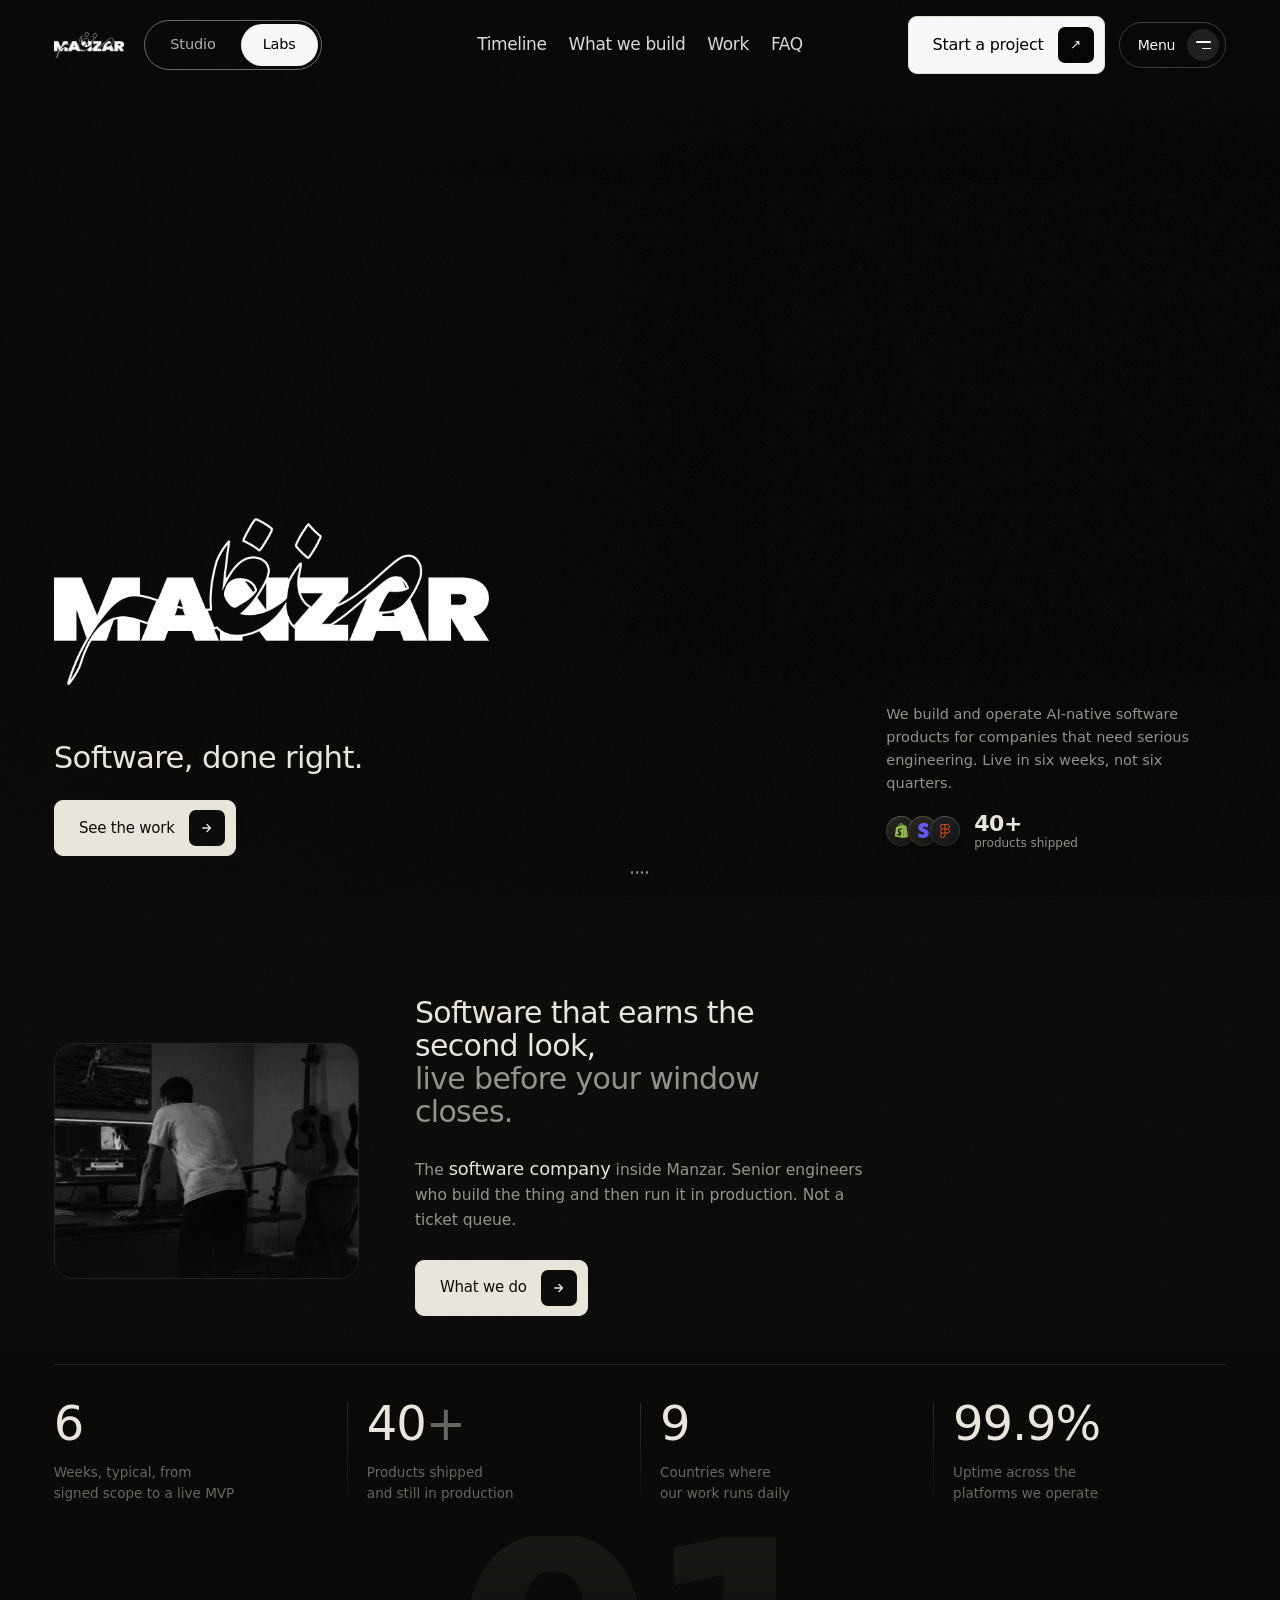
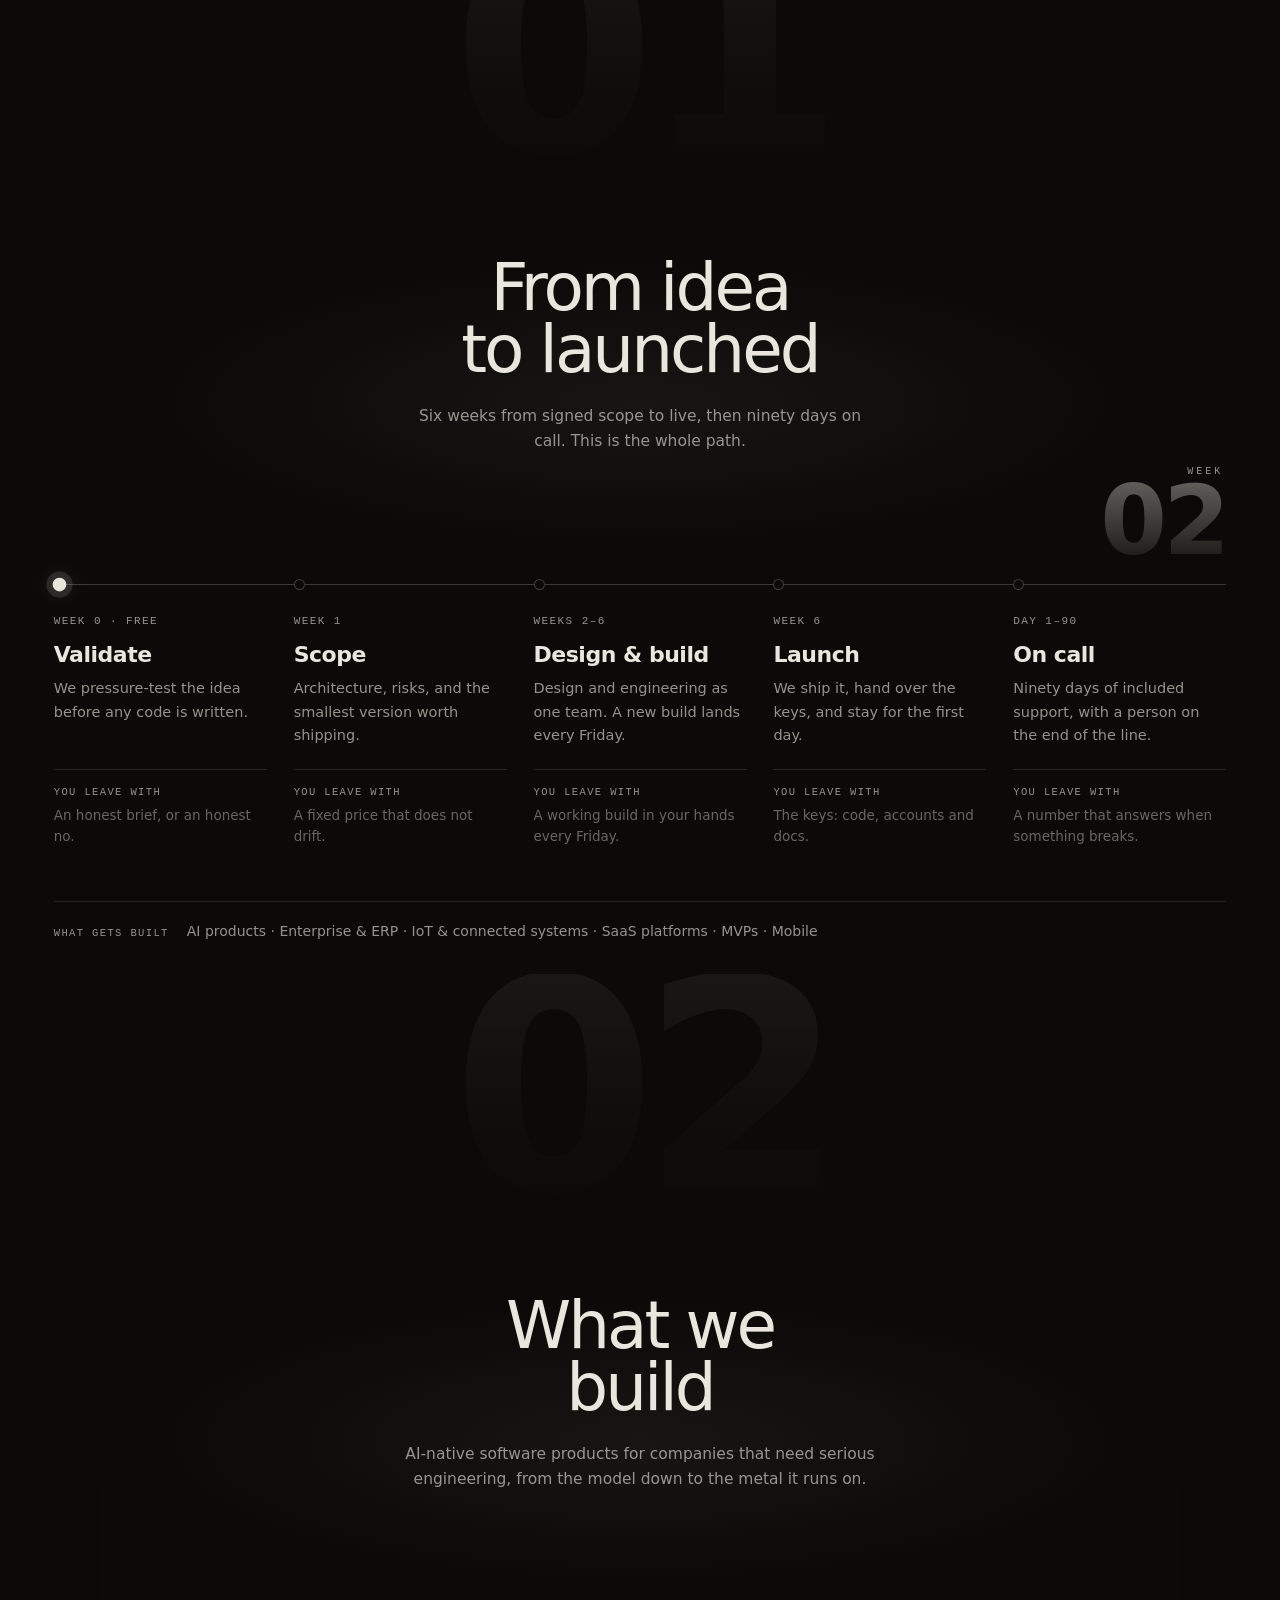
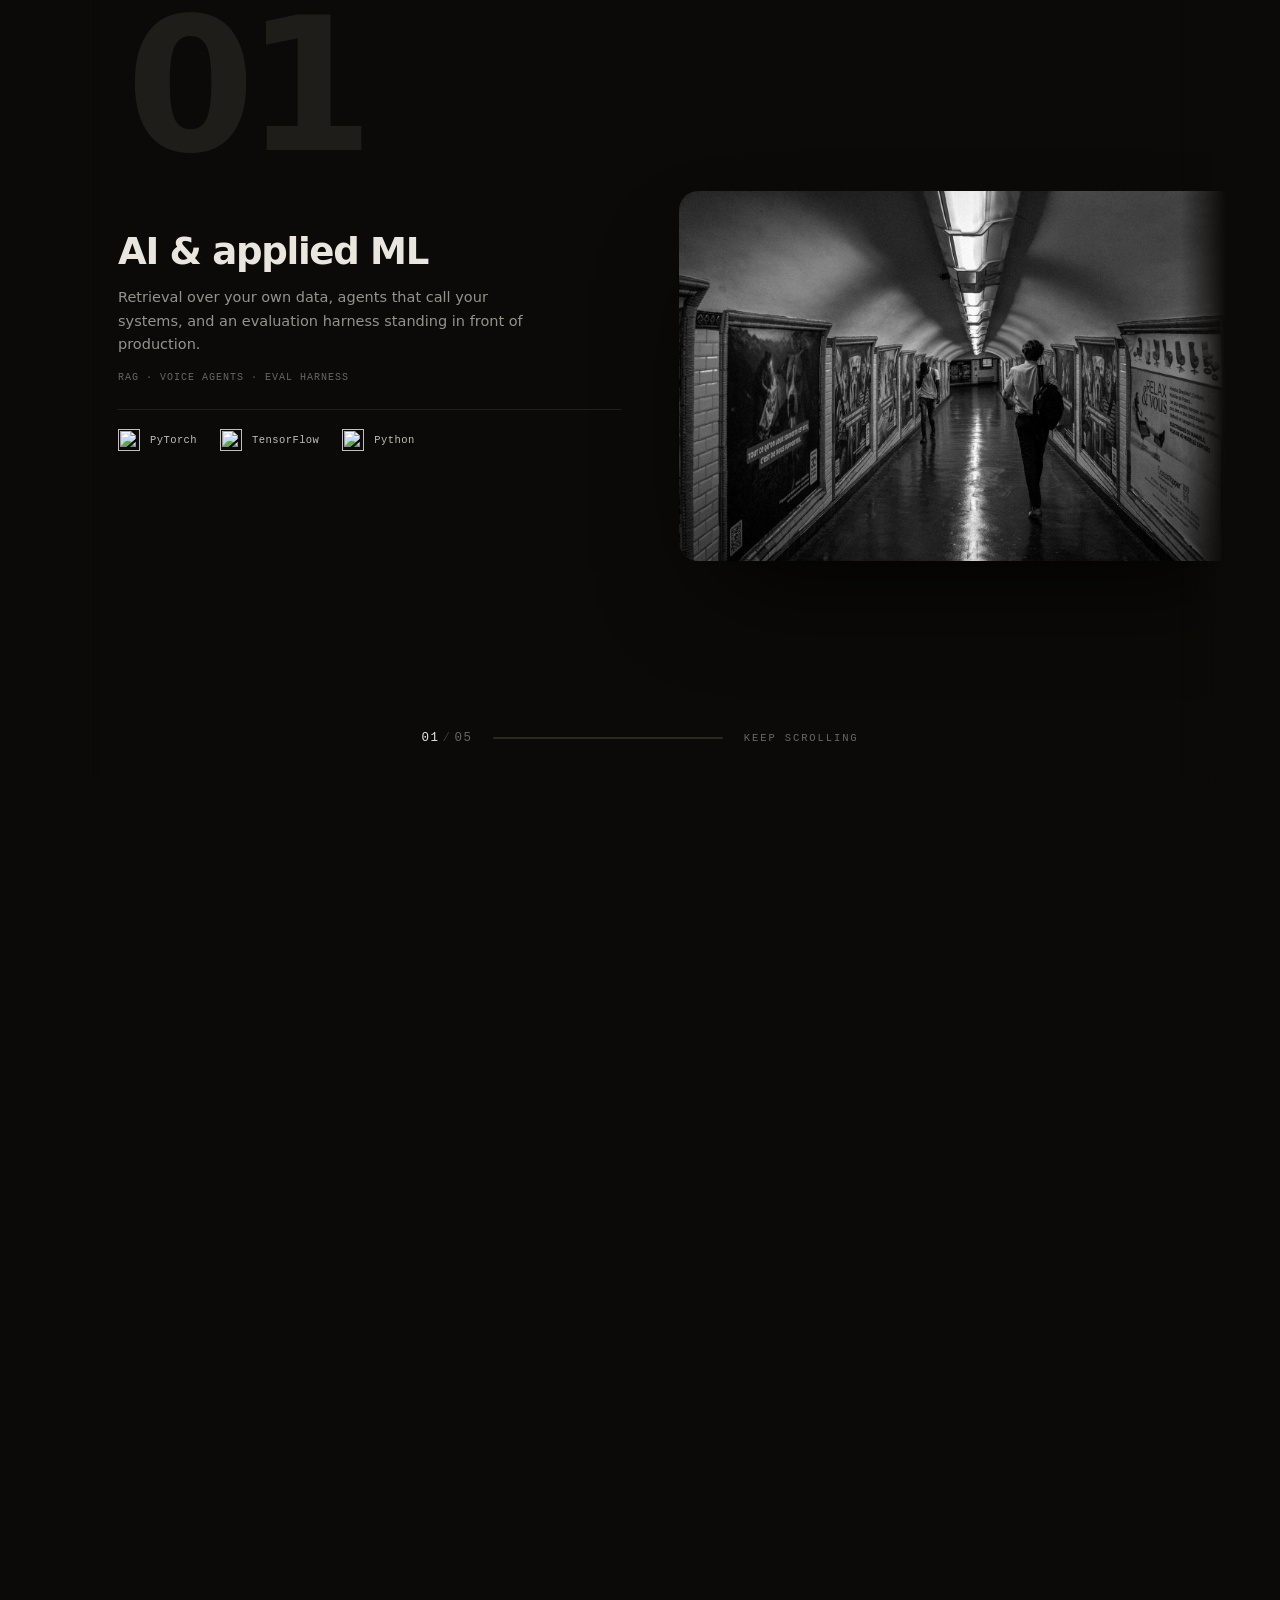
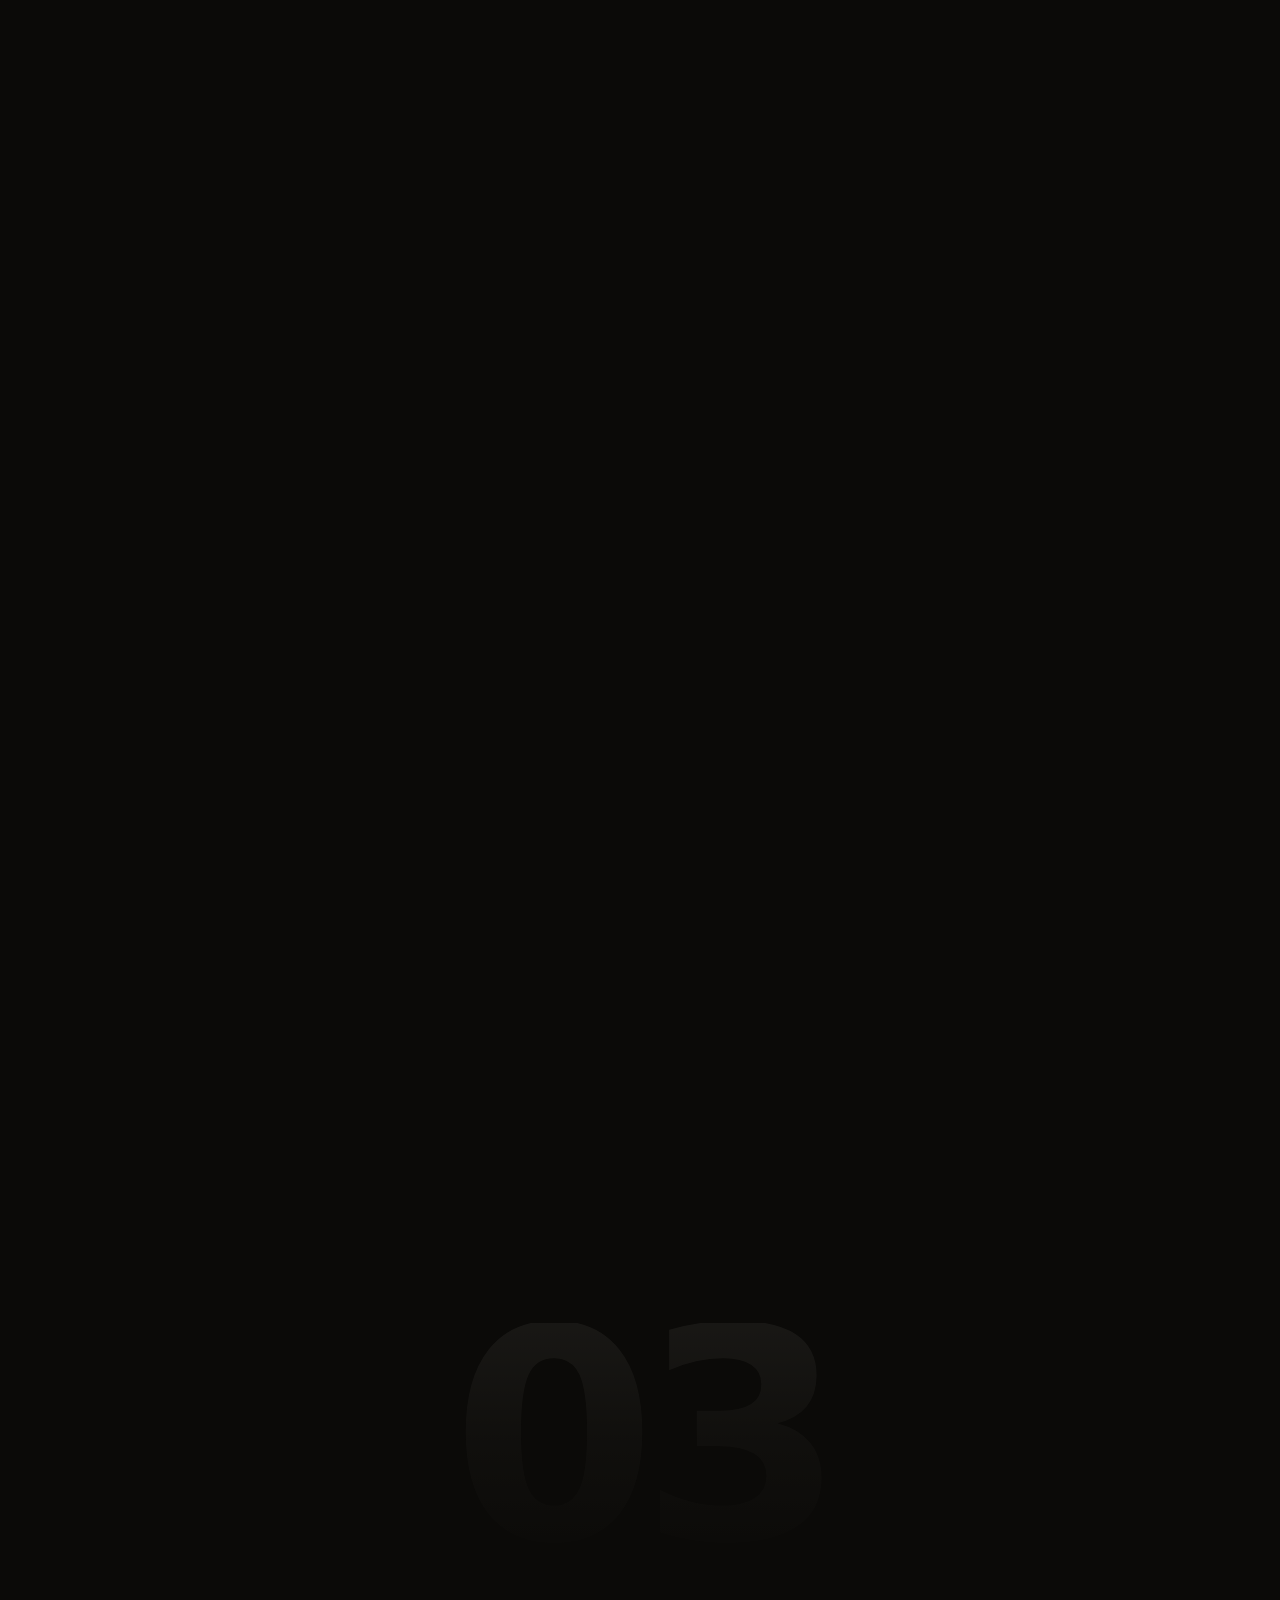
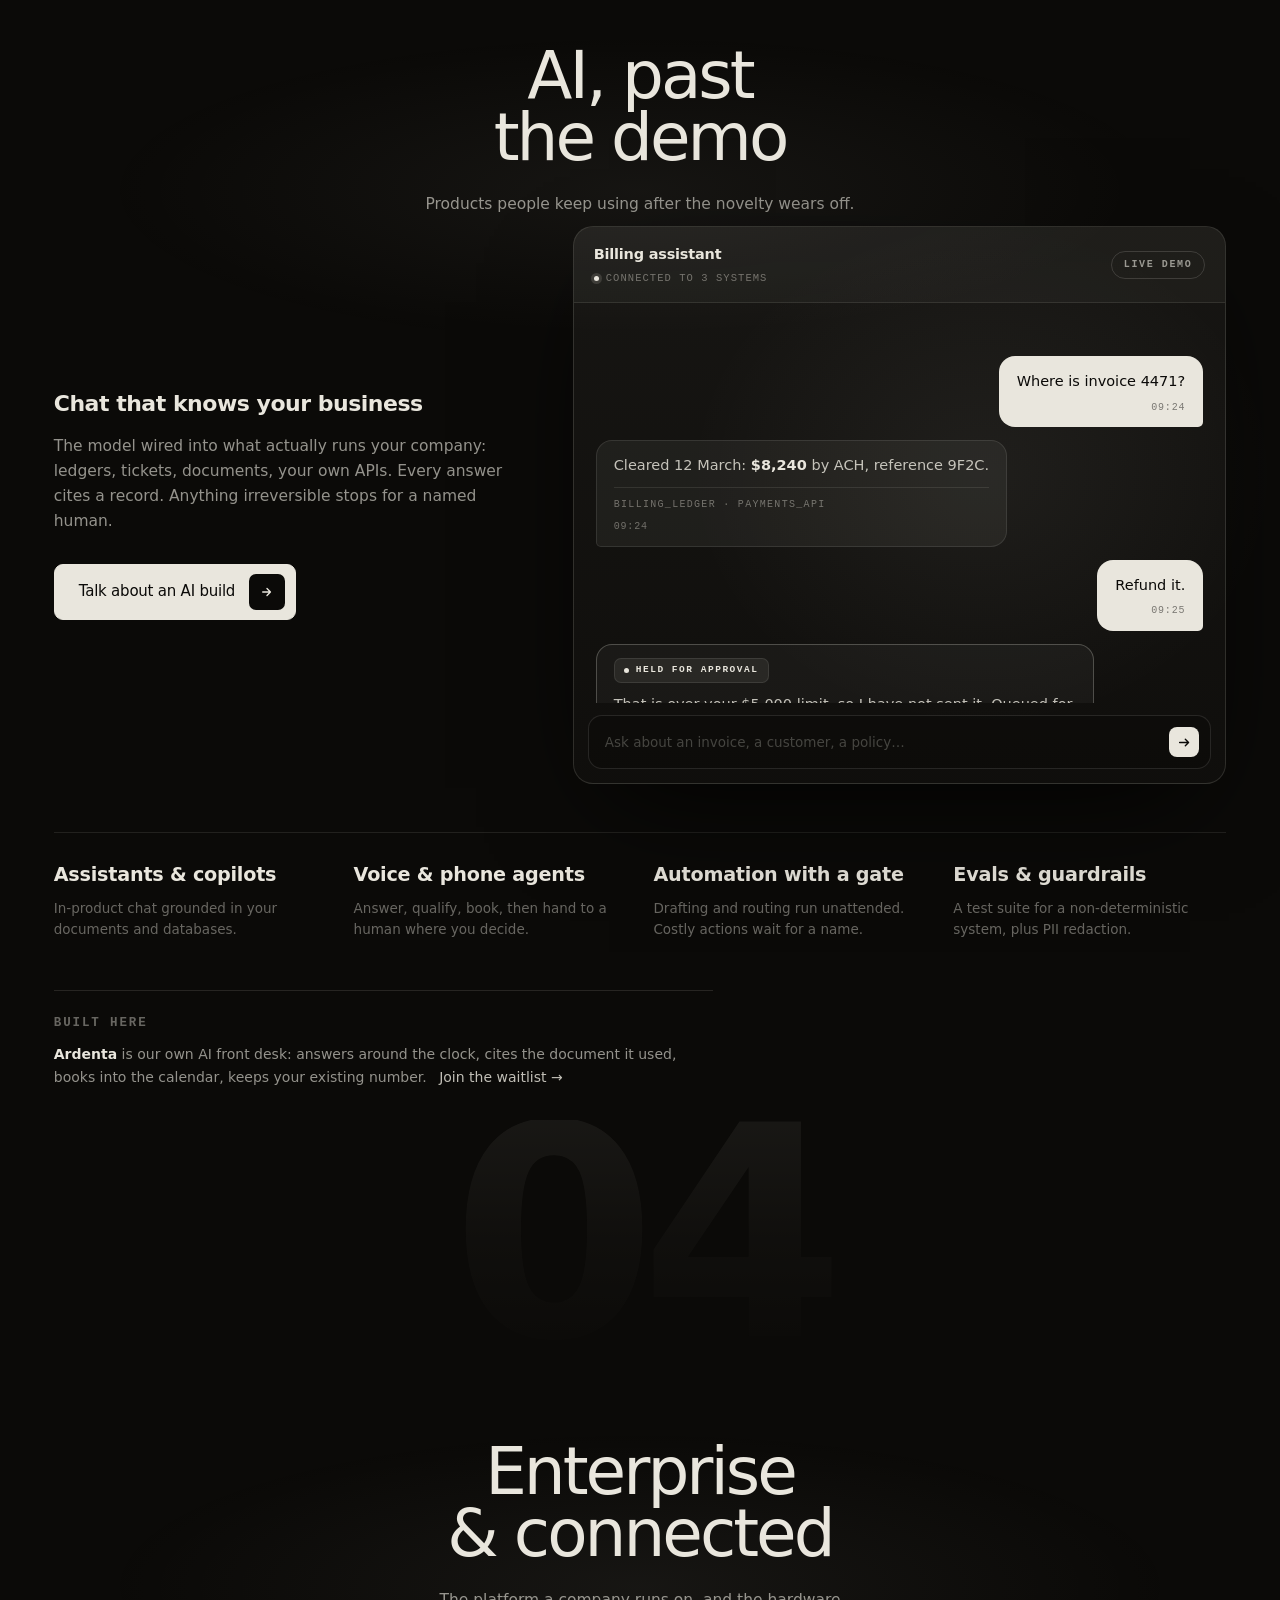
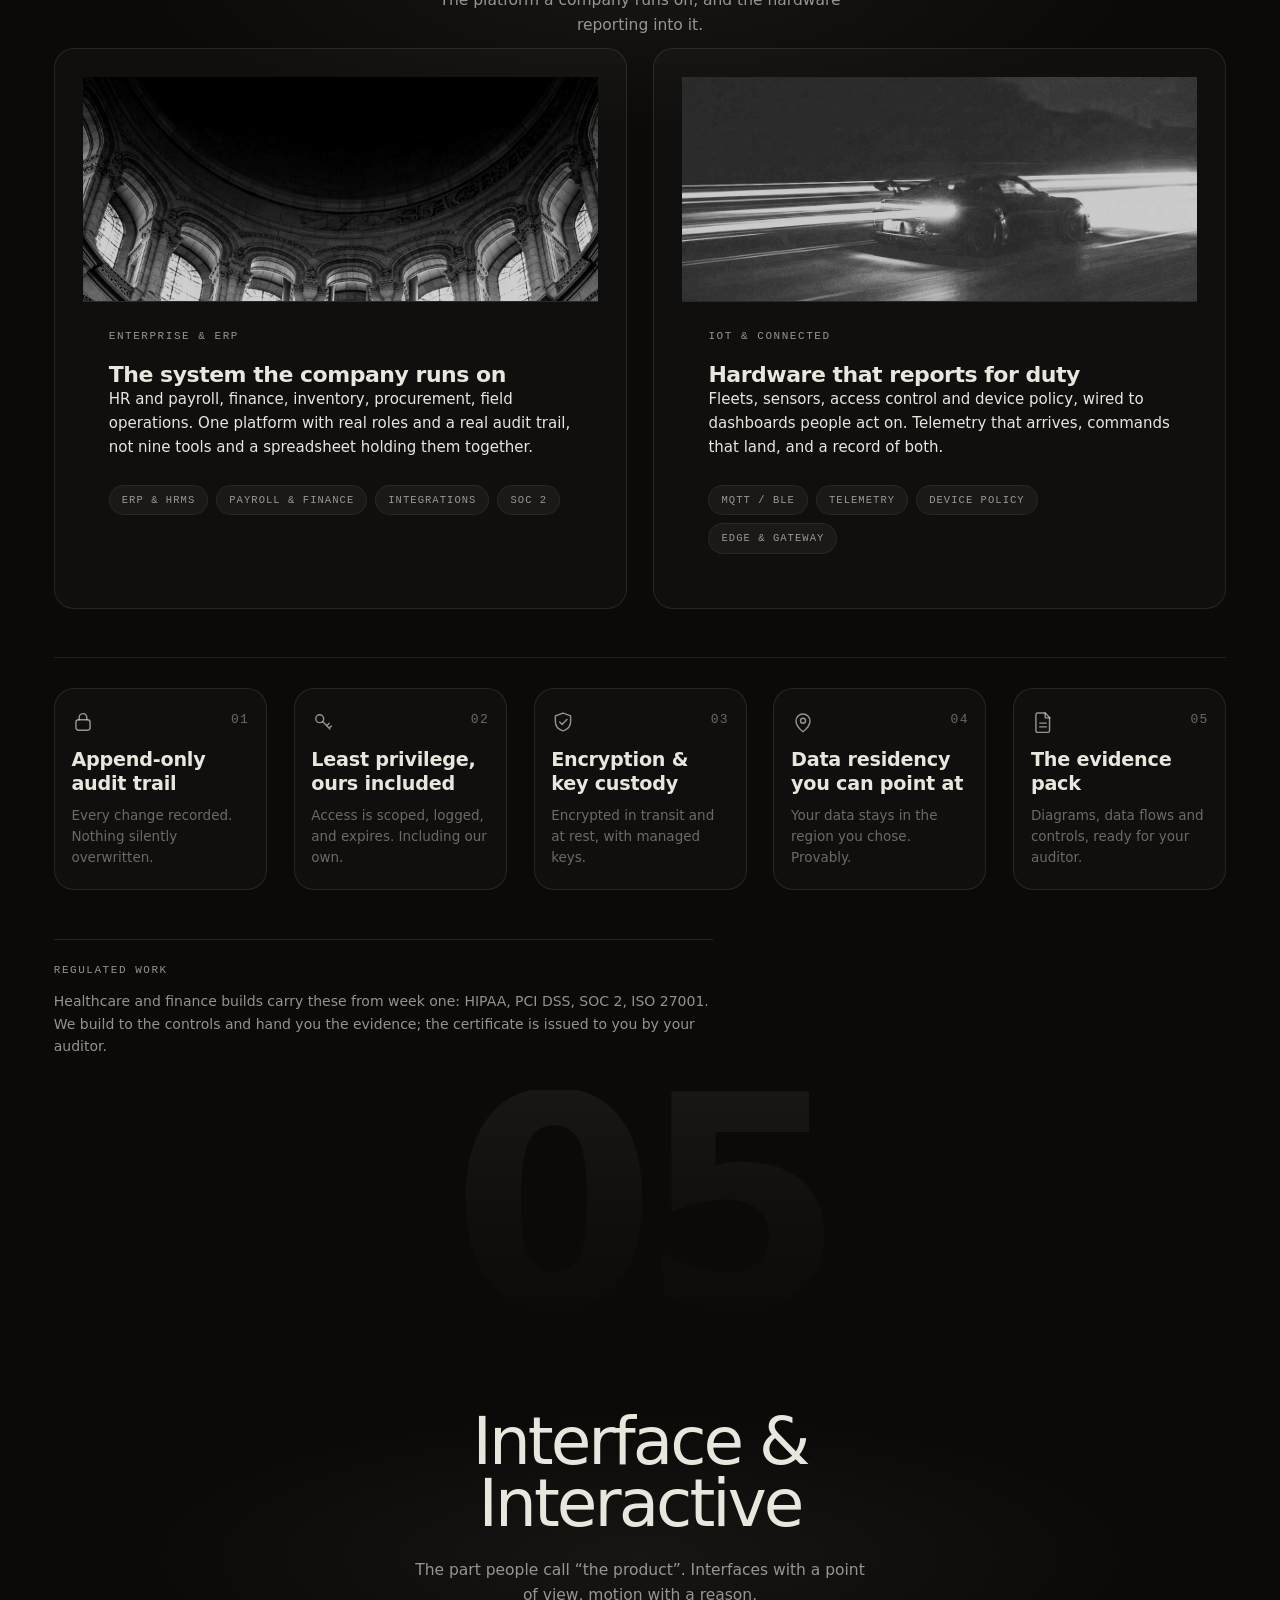
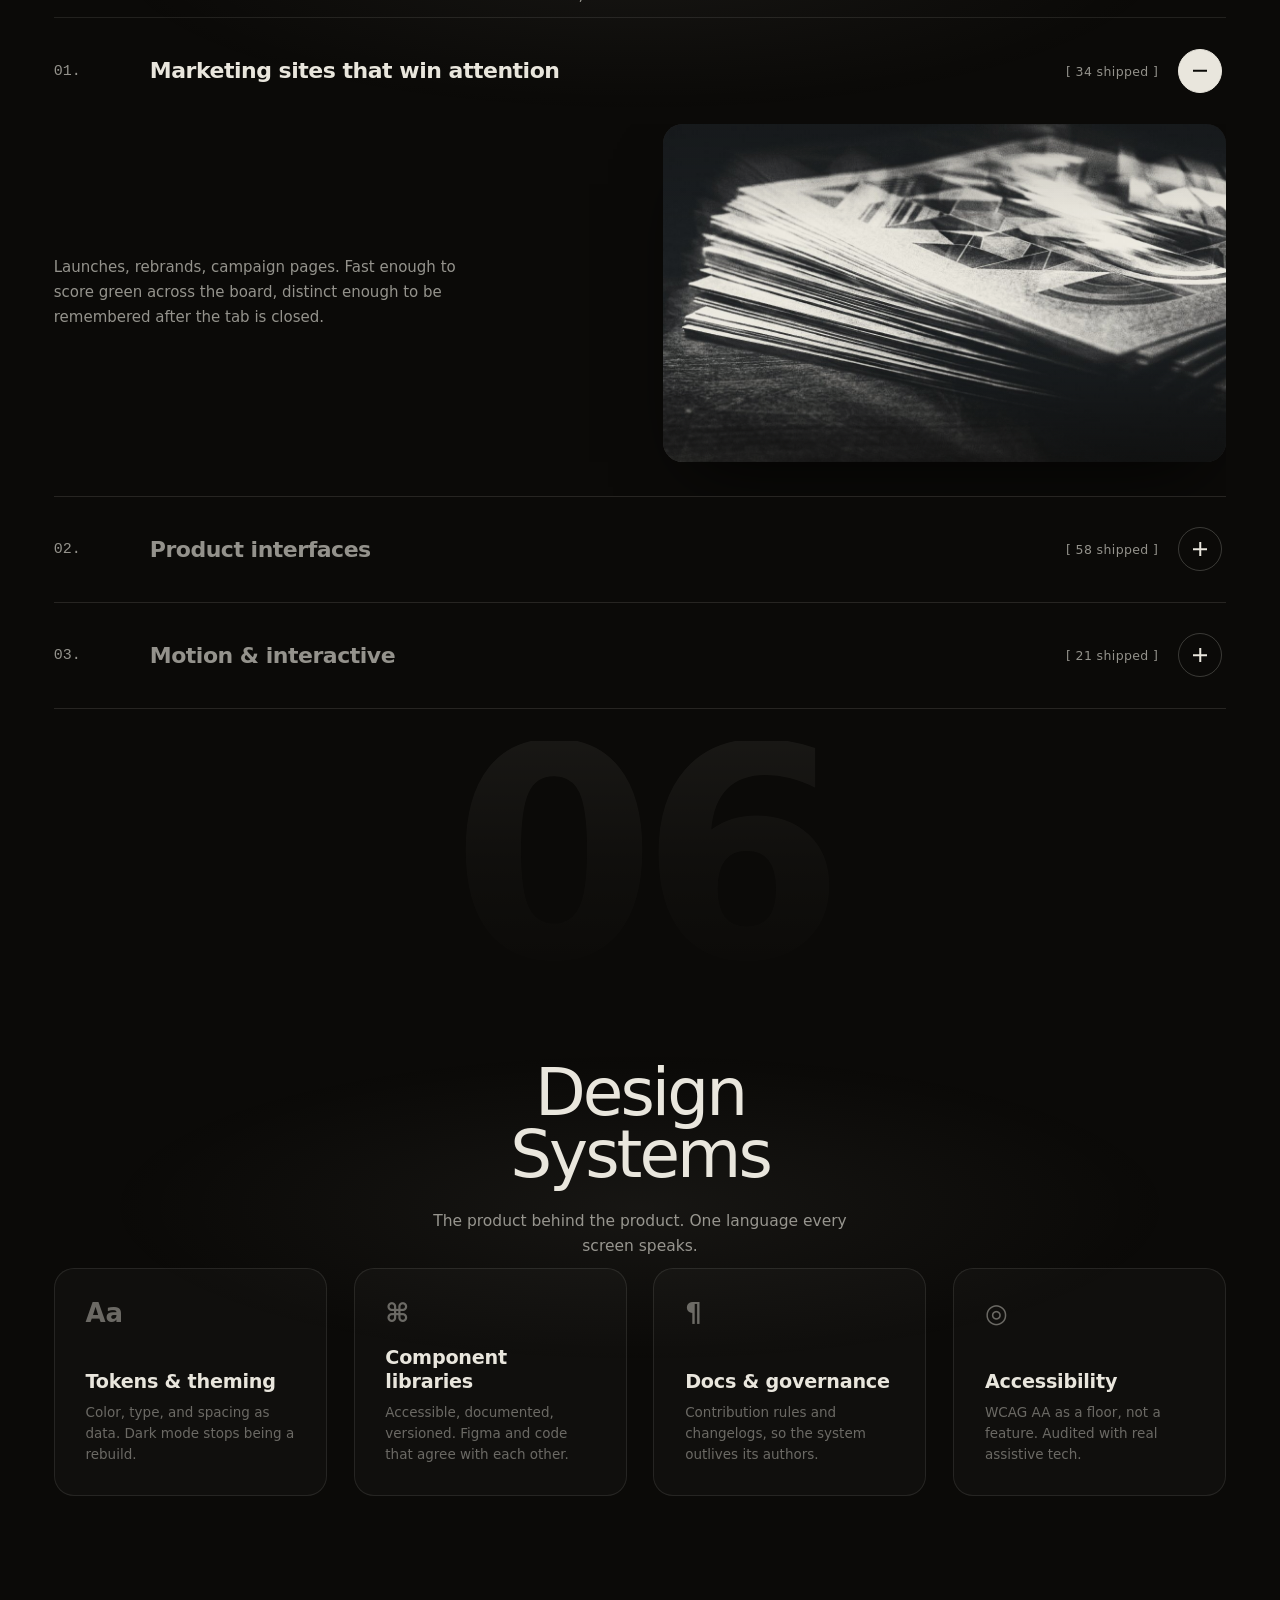
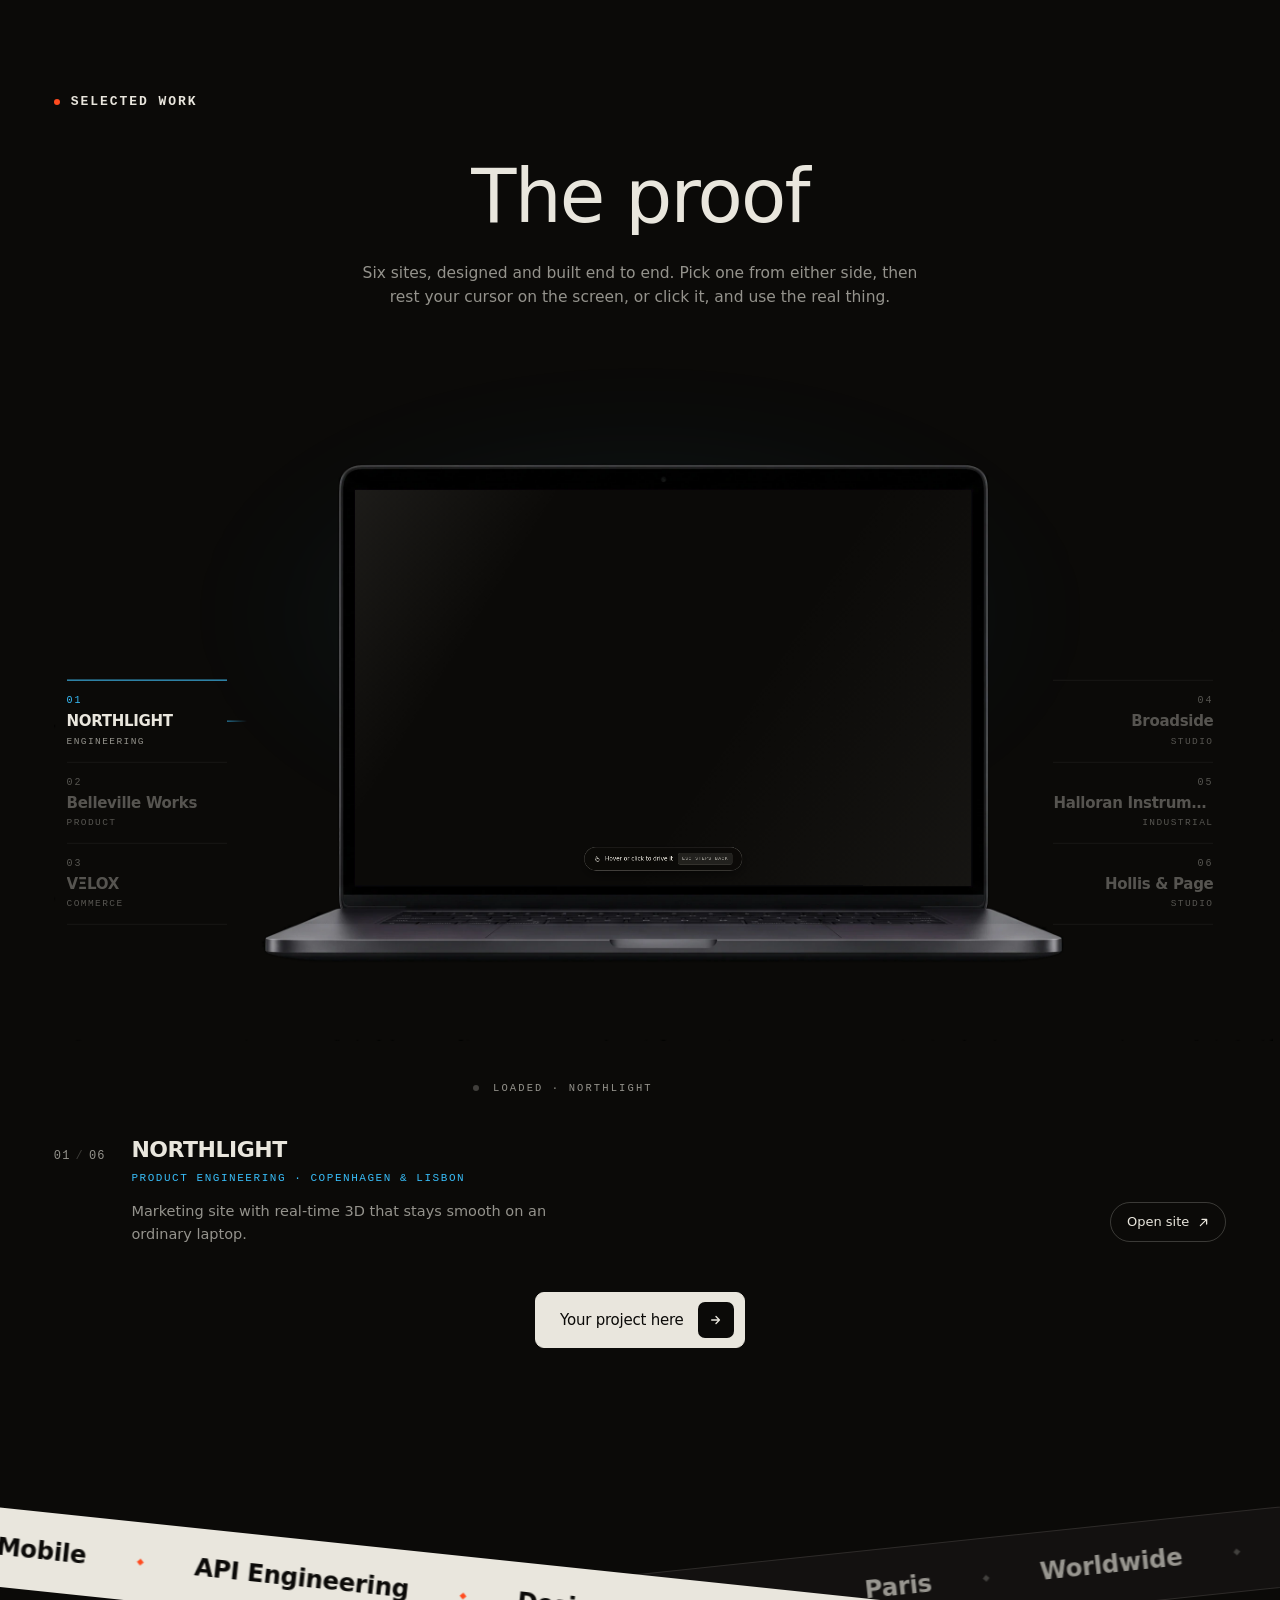
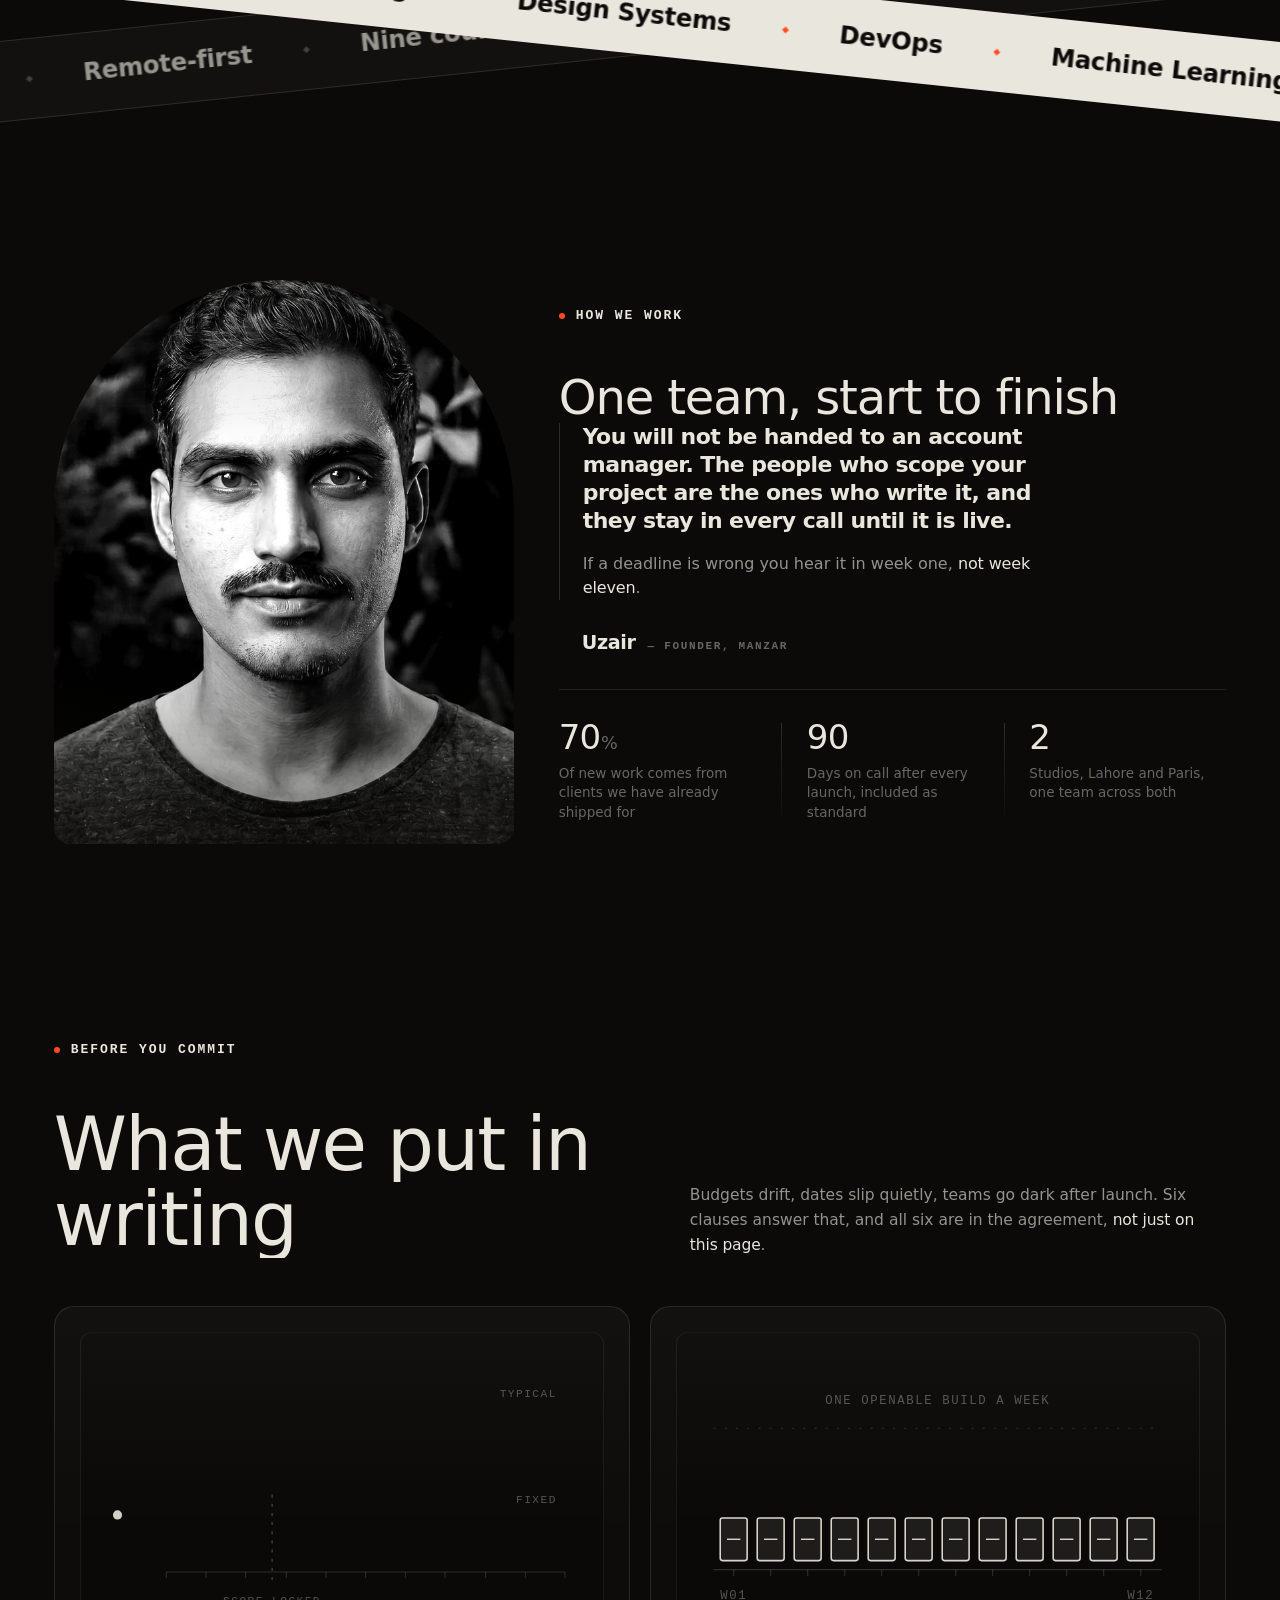
==== commit e7236ea9: "v24: lowkey-chill set - all Blue Dot Sessions (Labs: Roundhouse, Feltham, Thoughtless Machines; Stud" ====
--- a/labs/index.html
+++ b/labs/index.html
@@ -258,7 +258,7 @@
         </div>
       </div>
     </div>
-    <audio data-mz-ambience data-mz-brand="labs" data-mz-volume=".55" data-mz-tracks='[{"src": "https://files.freemusicarchive.org/storage-freemusicarchive-org/music/WFMU/Broke_For_Free/Directionless_EP/Broke_For_Free_-_01_-_Night_Owl.mp3", "name": "Night Owl — Broke For Free"}, {"src": "https://files.freemusicarchive.org/storage-freemusicarchive-org/music/no_curator/Tours/Enthusiast/Tours_-_01_-_Enthusiast.mp3", "name": "Enthusiast — Tours"}, {"src": "https://files.freemusicarchive.org/storage-freemusicarchive-org/music/Creative_Commons/Podington_Bear/Liquid_Gold_Box_Set_Disc_2/Podington_Bear_-_11_-_The_Speed_Of_Life.mp3", "name": "The Speed Of Life — Podington Bear"}]' loop preload="auto" src="https://files.freemusicarchive.org/storage-freemusicarchive-org/music/WFMU/Broke_For_Free/Directionless_EP/Broke_For_Free_-_01_-_Night_Owl.mp3"></audio>
+    <audio data-mz-ambience data-mz-brand="labs" data-mz-volume=".28" data-mz-tracks='[{"src": "https://files.freemusicarchive.org/storage-freemusicarchive-org/tracks/4FSgbAHKXjyTvH62Q6cZQAdpCXbYH08PDUXCaQtL.mp3", "name": "Roundhouse — Blue Dot Sessions"}, {"src": "https://files.freemusicarchive.org/storage-freemusicarchive-org/tracks/gmEfTTB1LUSHhiFg2BMRmANMbGWCJGoXgkK2plOo.mp3", "name": "Feltham — Blue Dot Sessions"}, {"src": "https://files.freemusicarchive.org/storage-freemusicarchive-org/tracks/XyCOsZiyhOcvYz27kdx9UZnWRbkZoQfFTKyTQUSU.mp3", "name": "Thoughtless Machines — Blue Dot Sessions"}]' loop preload="auto" src="https://files.freemusicarchive.org/storage-freemusicarchive-org/tracks/4FSgbAHKXjyTvH62Q6cZQAdpCXbYH08PDUXCaQtL.mp3"></audio>
   </section>
 
   <!-- ══════════════ TICKER ══════════════ -->
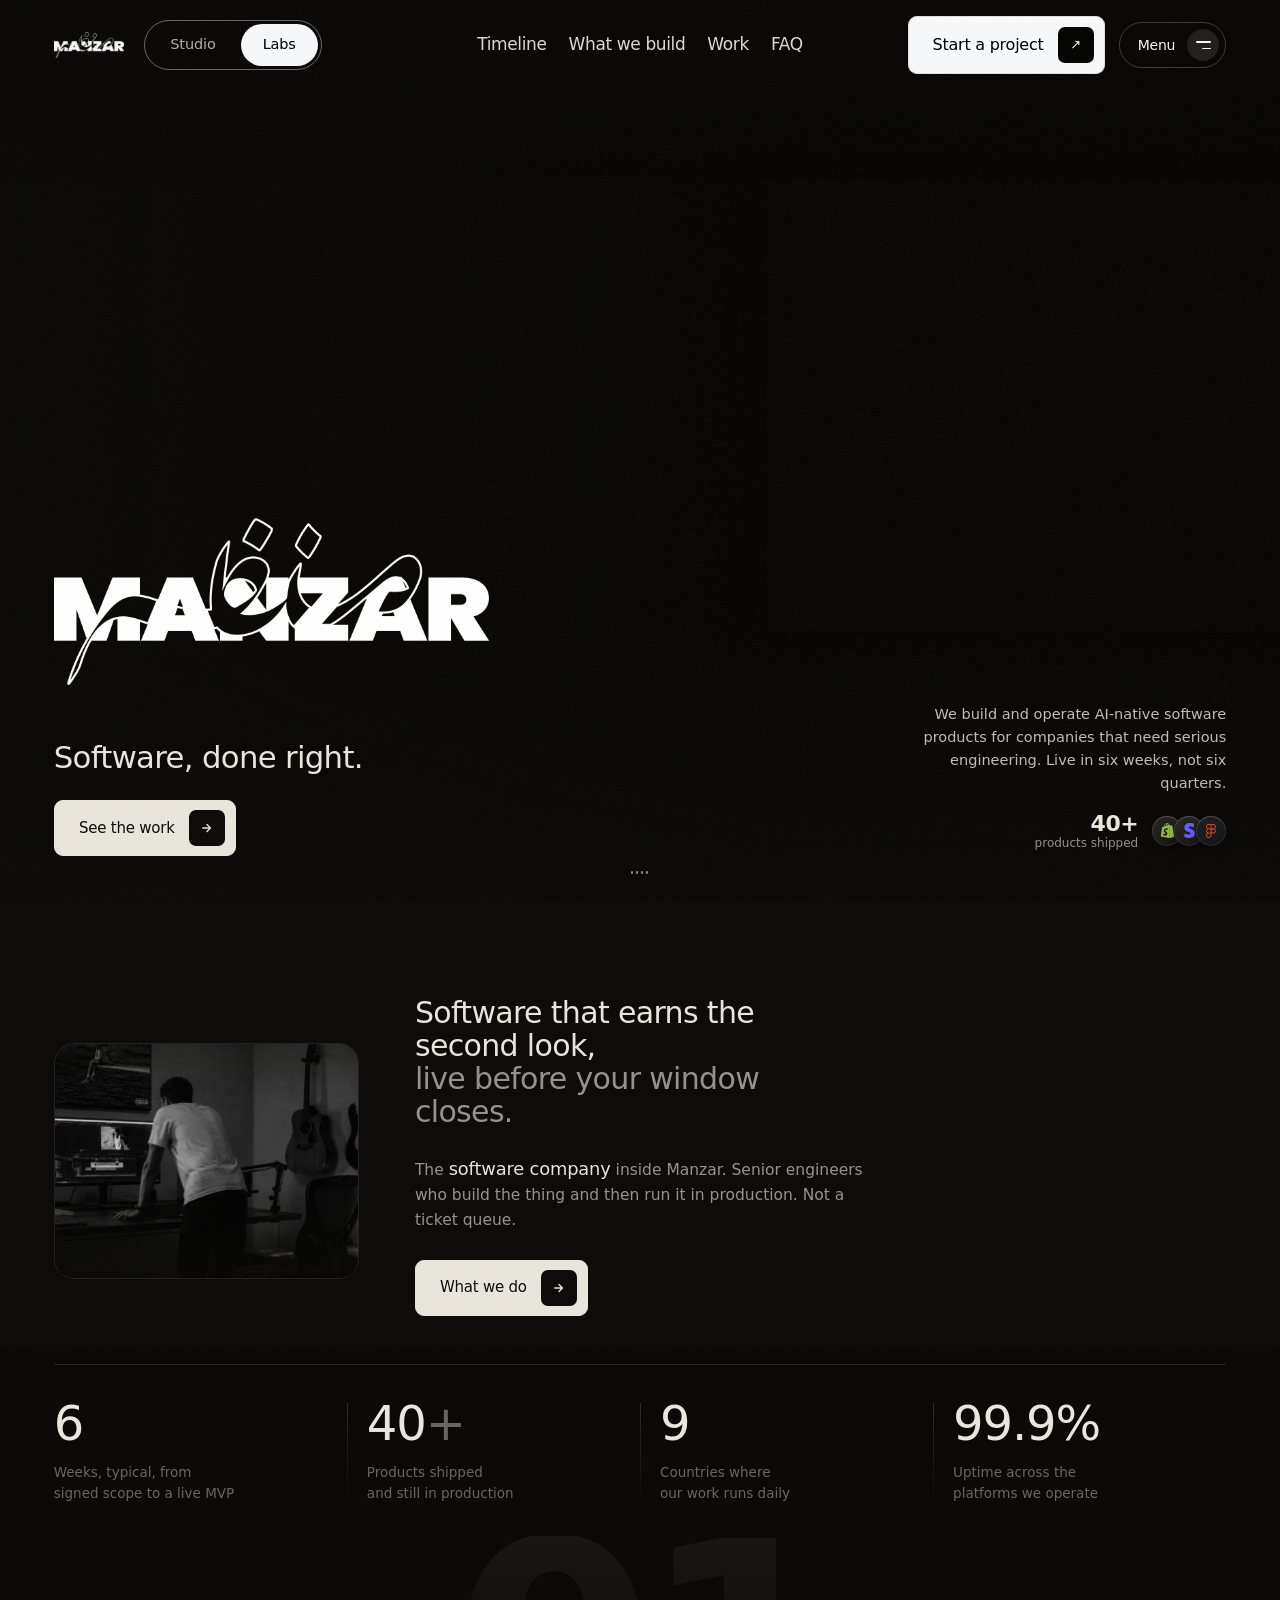
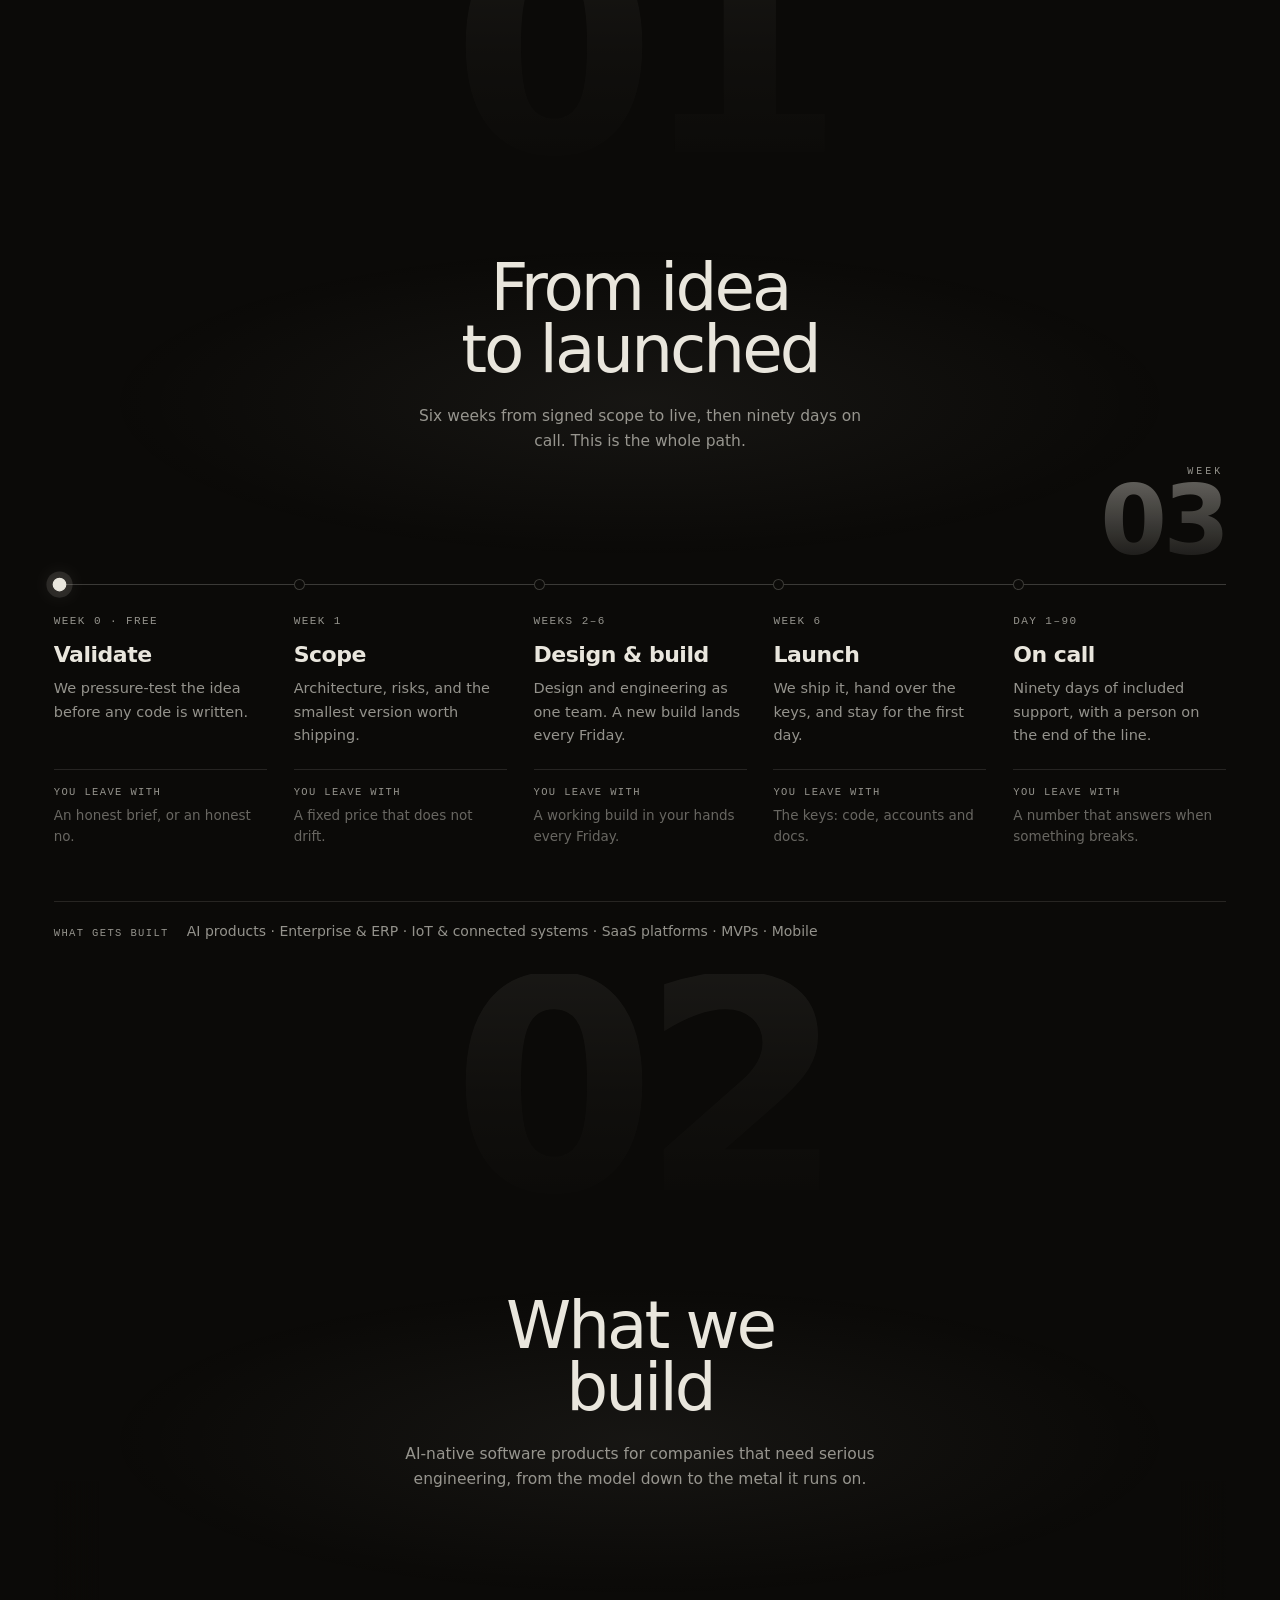
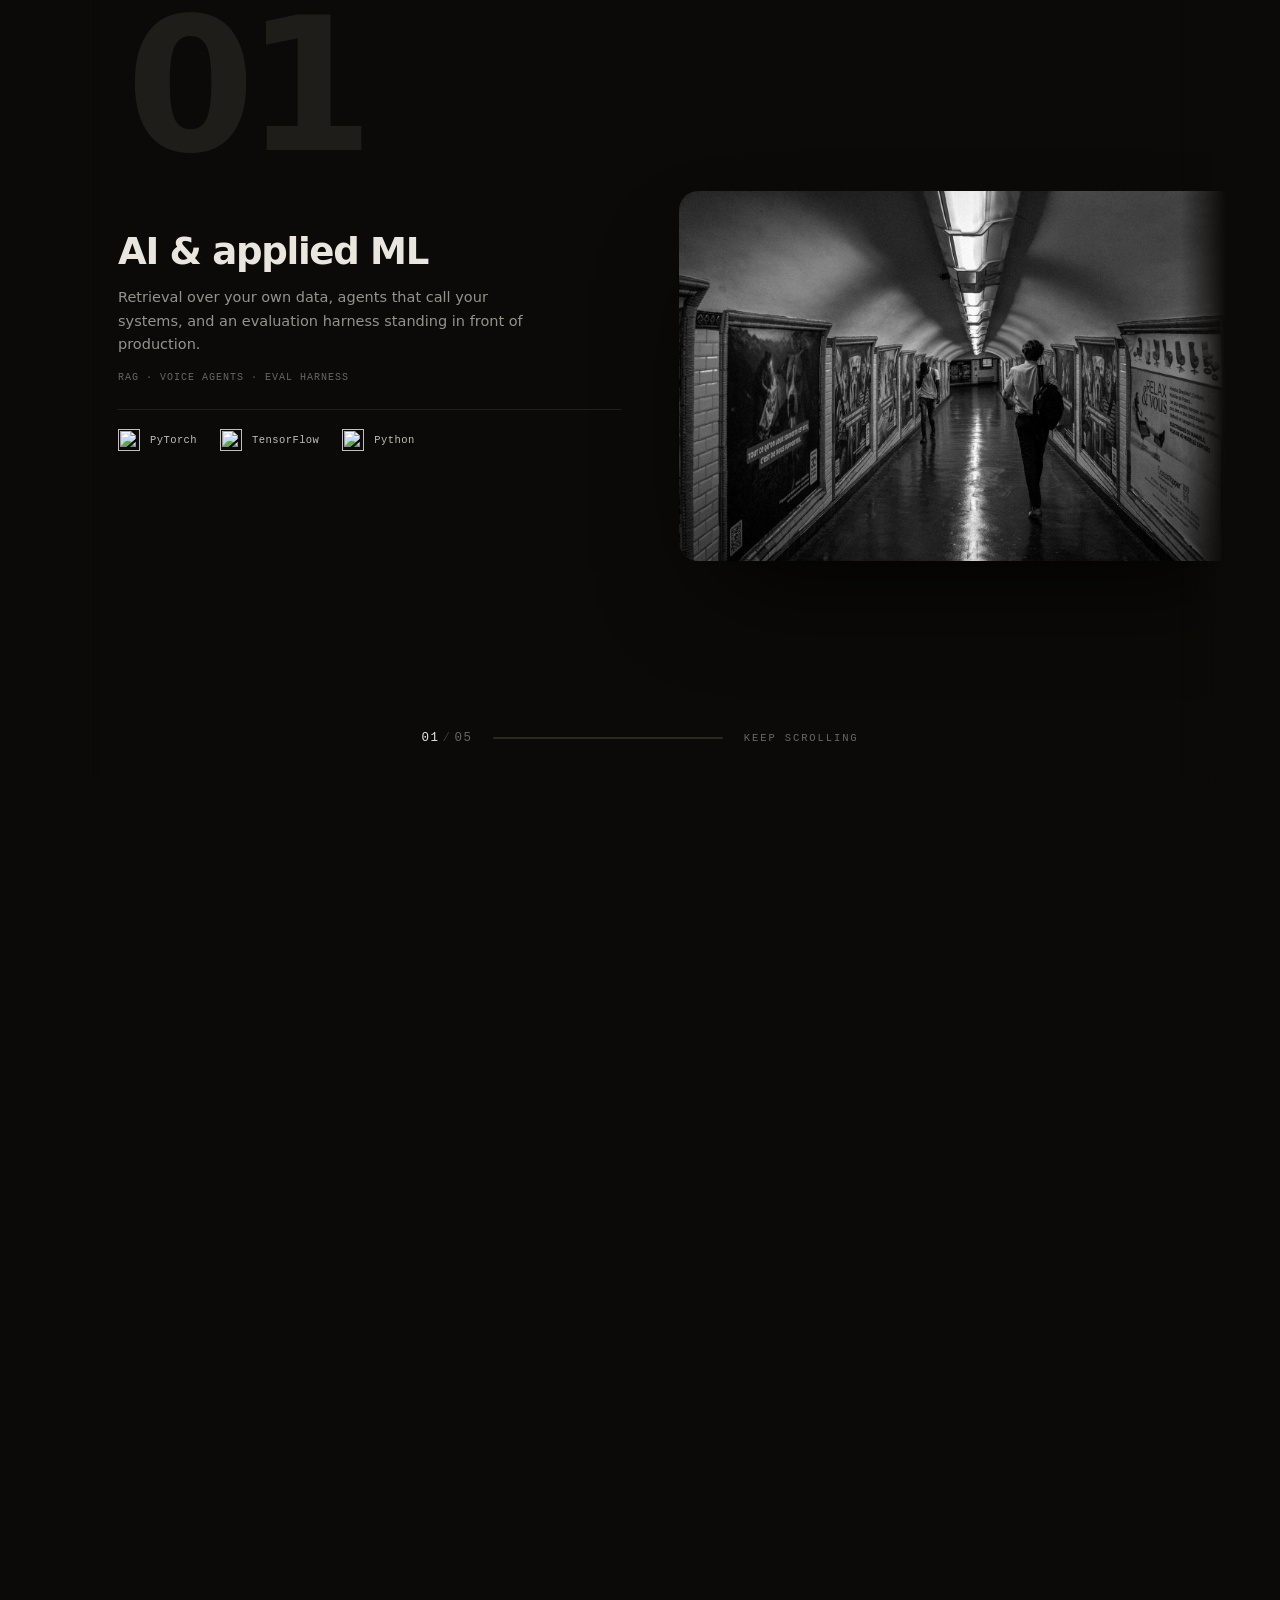
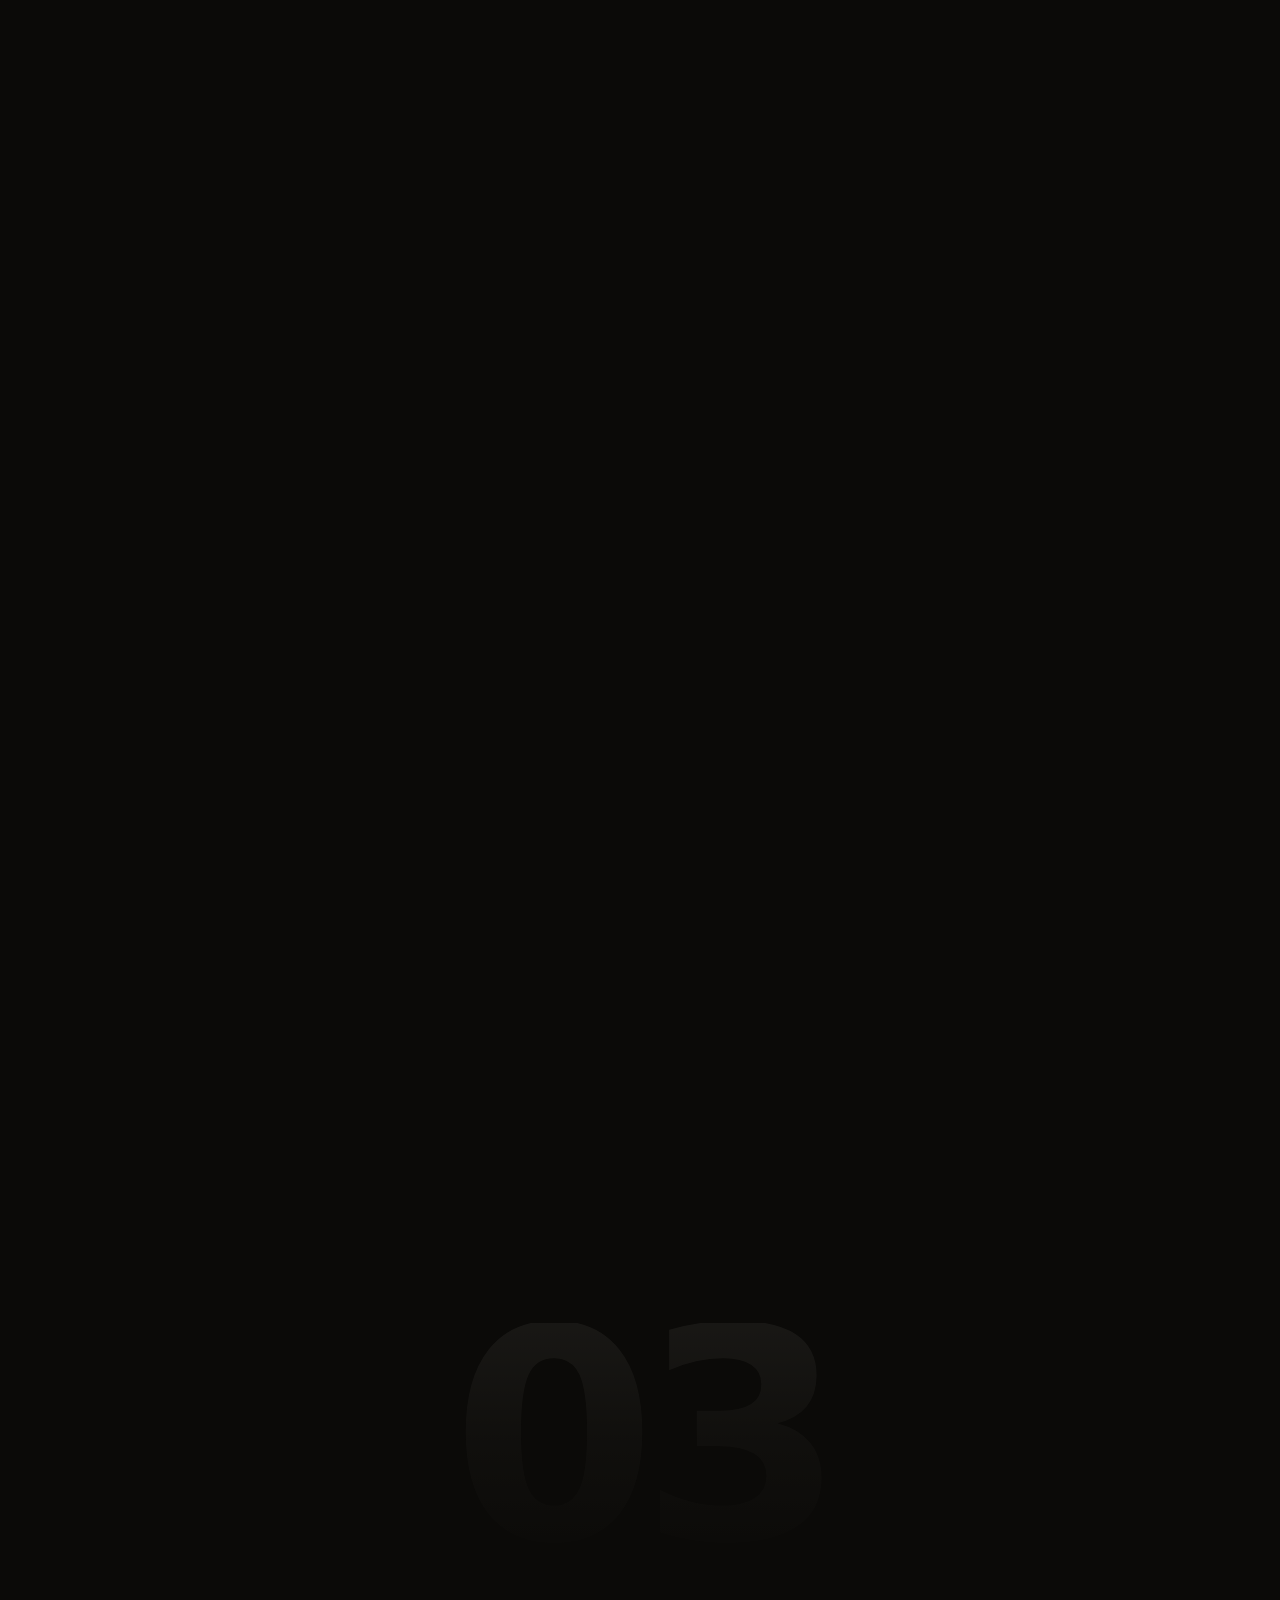
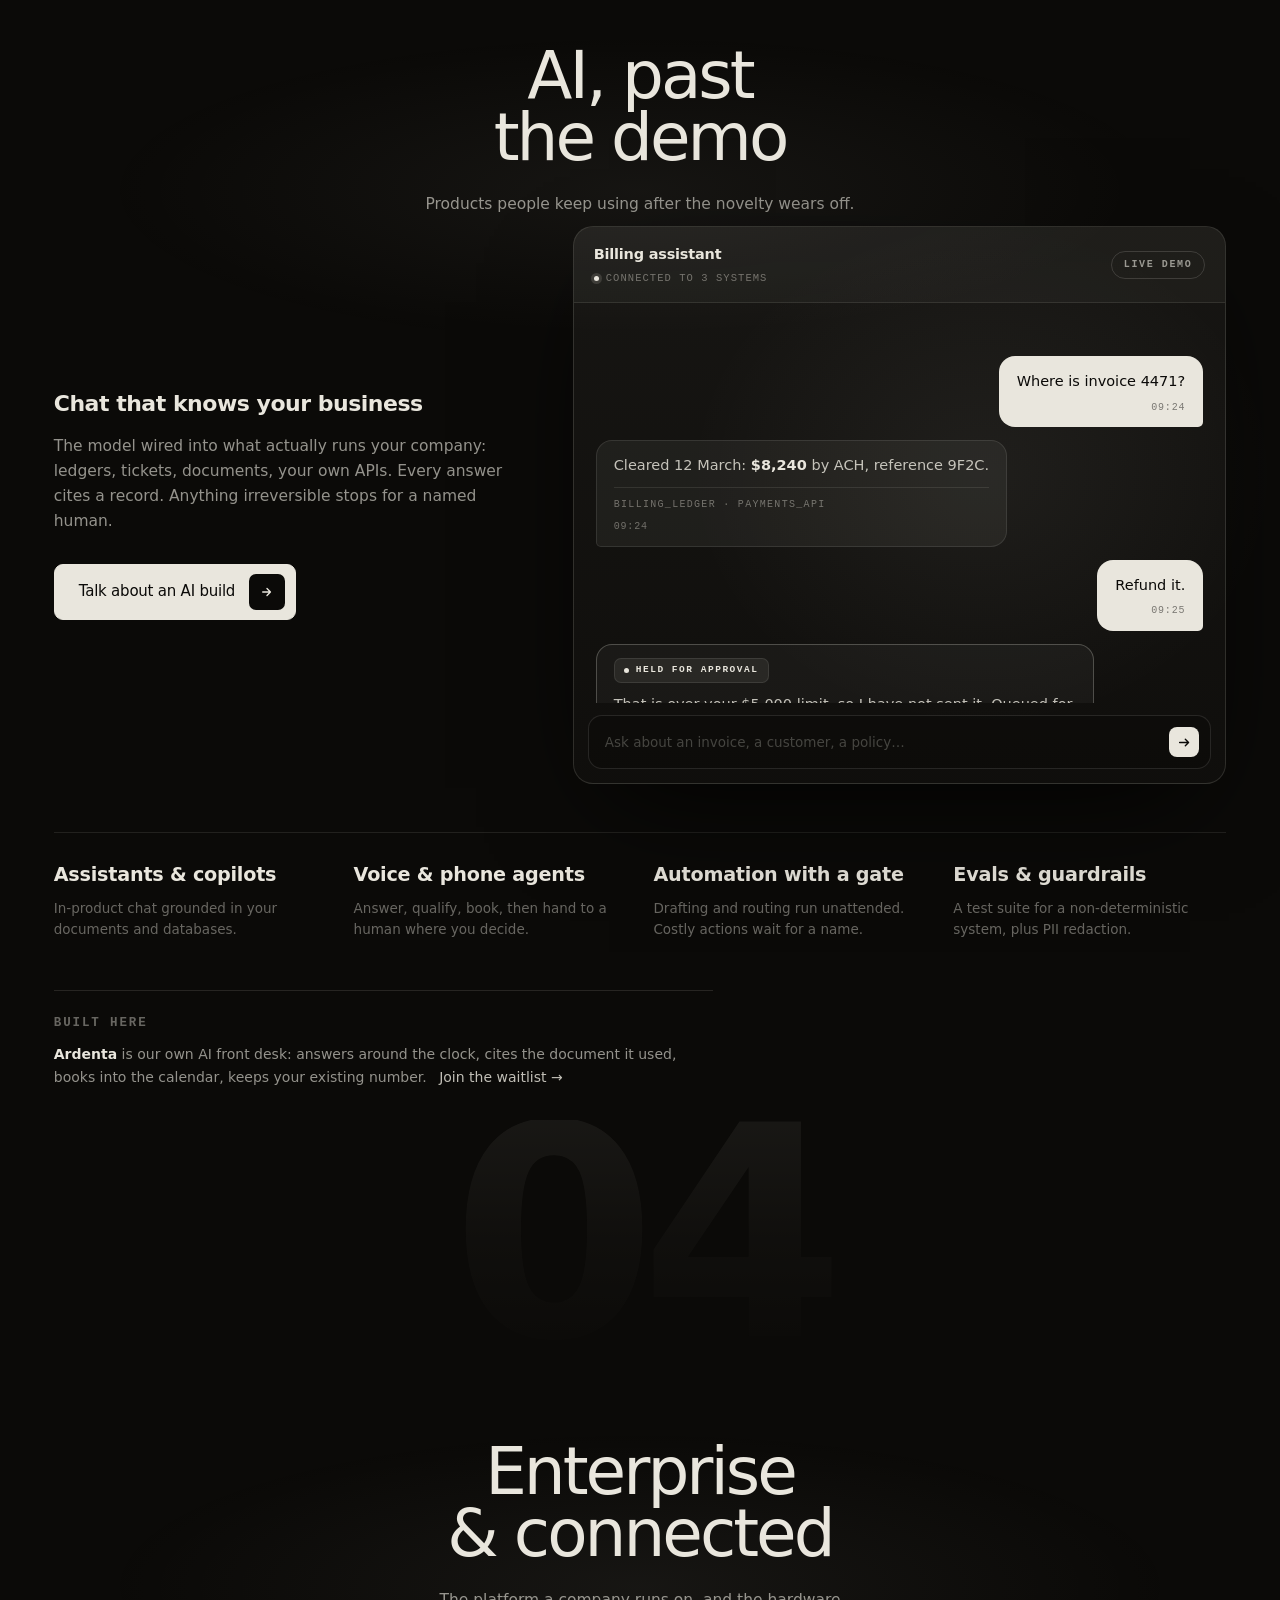
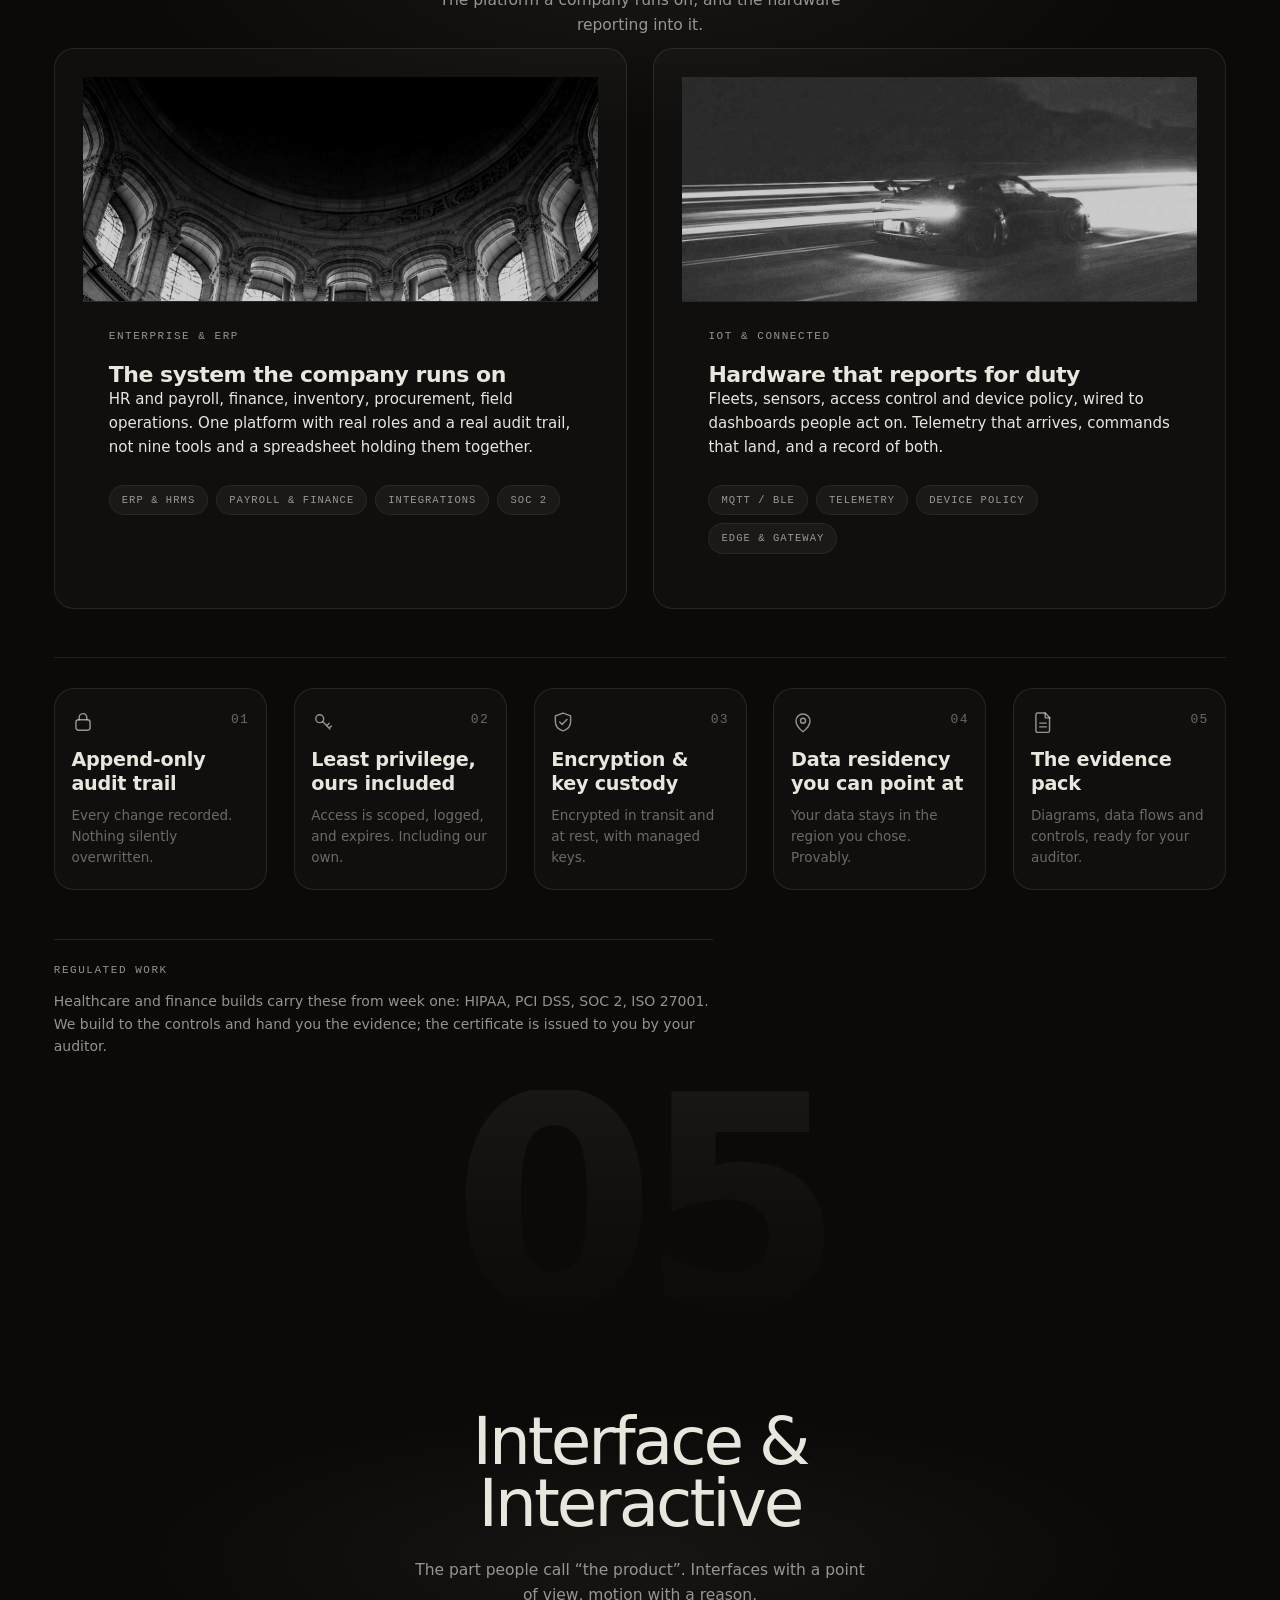
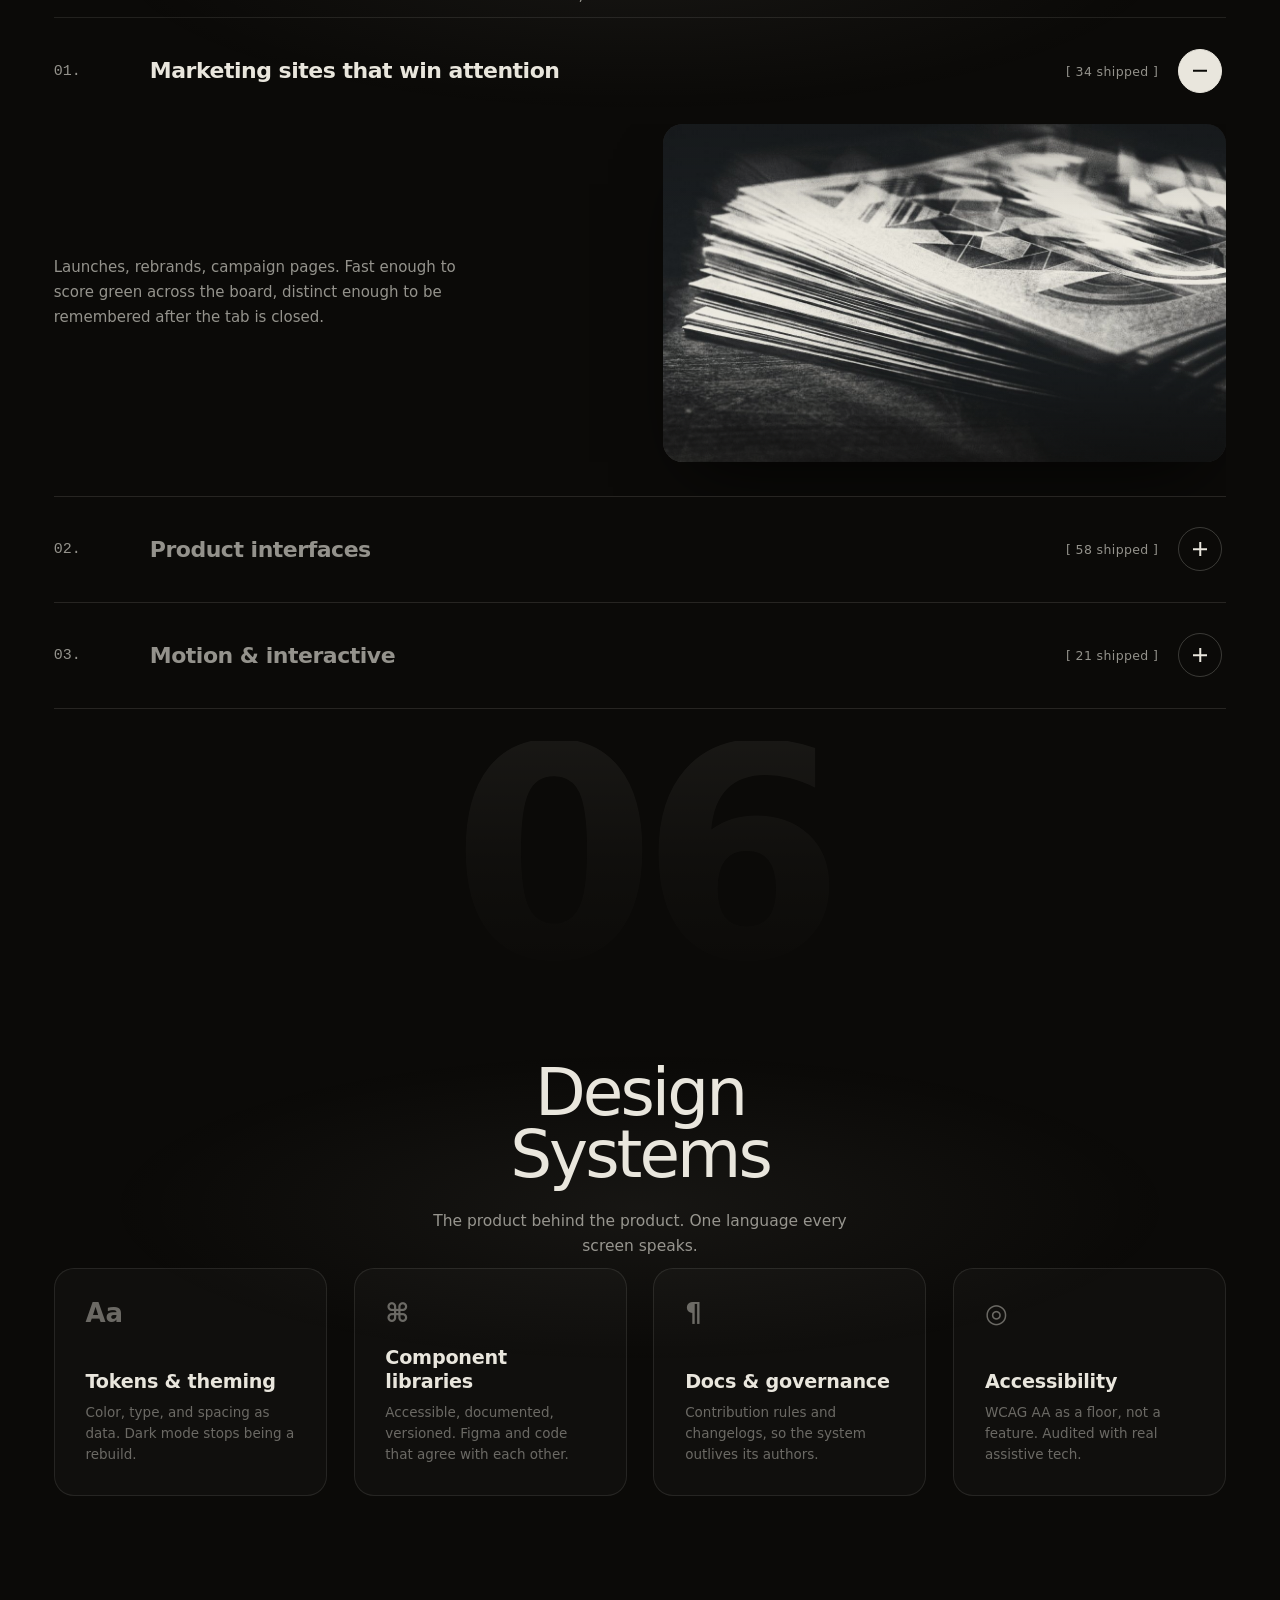
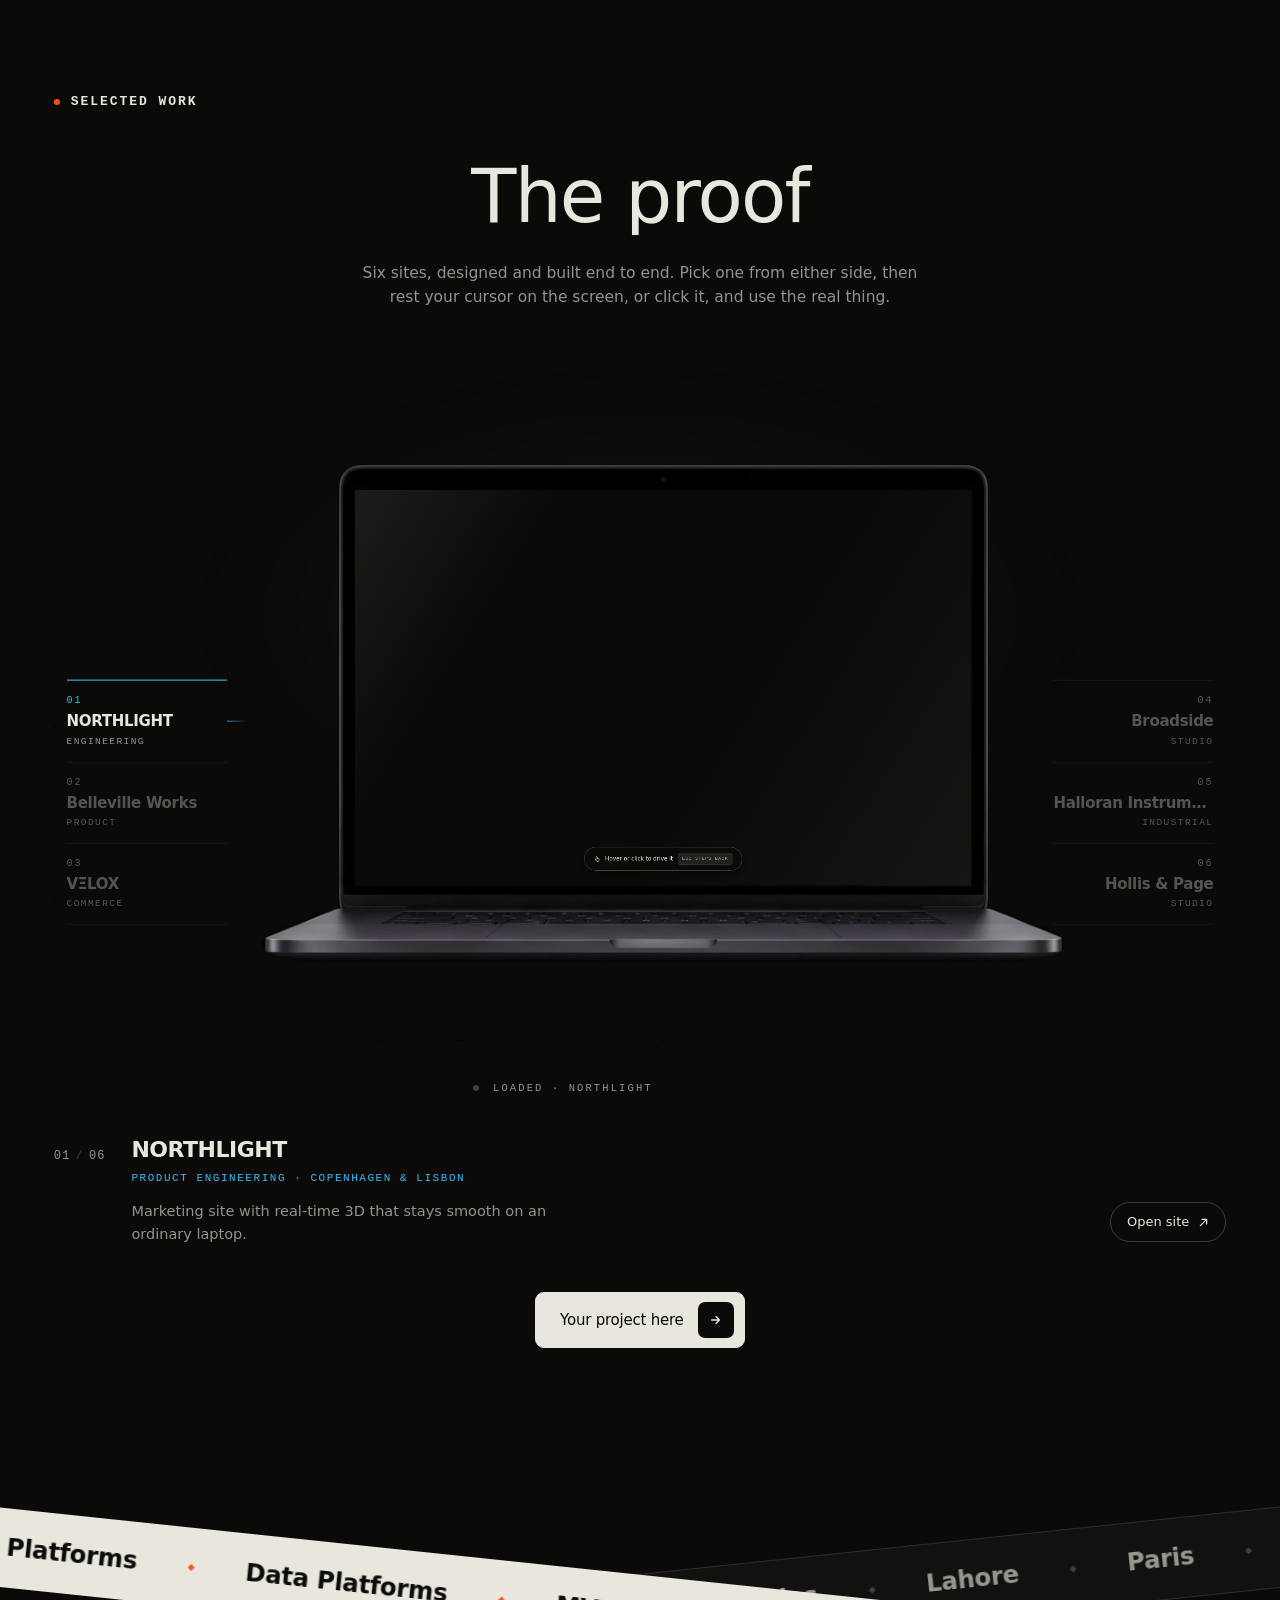
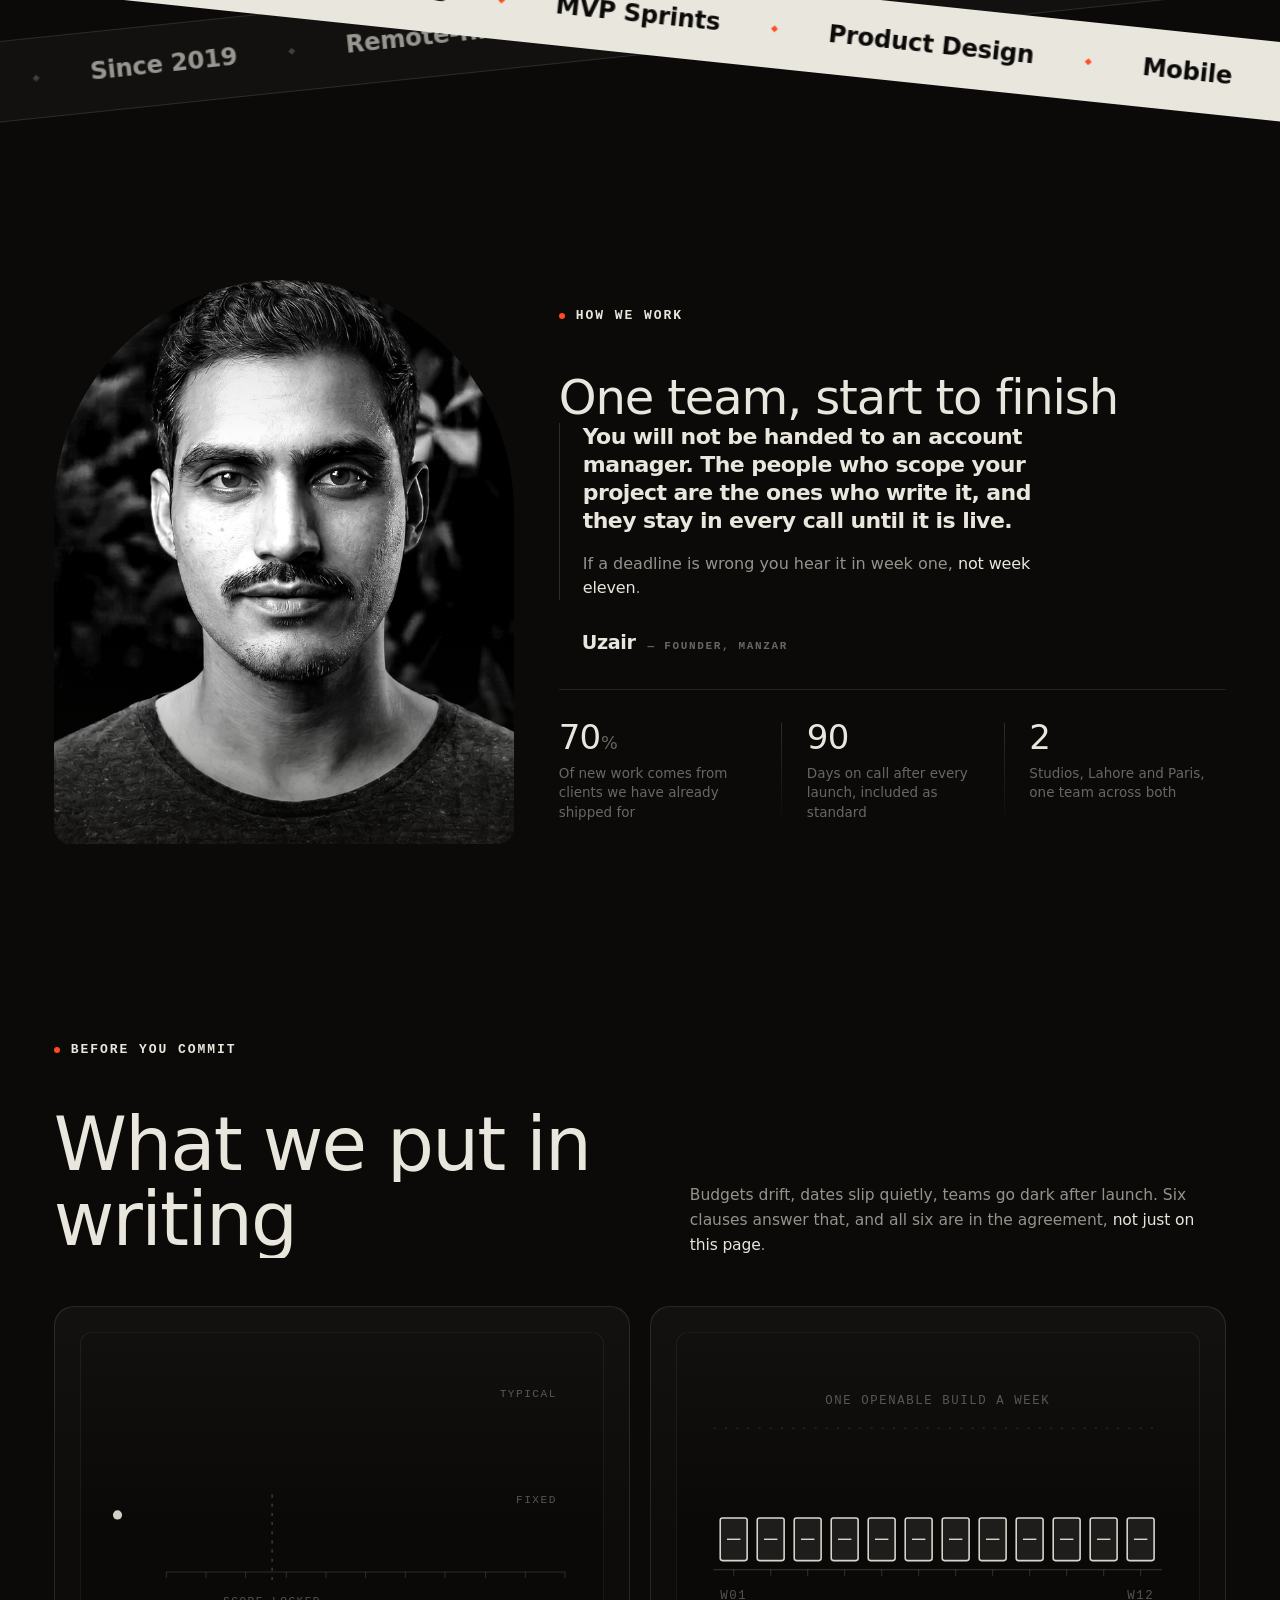
==== commit bdc64e78: "v25: ethereal set - all Meydan (Labs: Rise, The Beauty of Maths, Interplanetary Forest; Studio: Pure" ====
--- a/labs/index.html
+++ b/labs/index.html
@@ -258,7 +258,7 @@
         </div>
       </div>
     </div>
-    <audio data-mz-ambience data-mz-brand="labs" data-mz-volume=".28" data-mz-tracks='[{"src": "https://files.freemusicarchive.org/storage-freemusicarchive-org/tracks/4FSgbAHKXjyTvH62Q6cZQAdpCXbYH08PDUXCaQtL.mp3", "name": "Roundhouse — Blue Dot Sessions"}, {"src": "https://files.freemusicarchive.org/storage-freemusicarchive-org/tracks/gmEfTTB1LUSHhiFg2BMRmANMbGWCJGoXgkK2plOo.mp3", "name": "Feltham — Blue Dot Sessions"}, {"src": "https://files.freemusicarchive.org/storage-freemusicarchive-org/tracks/XyCOsZiyhOcvYz27kdx9UZnWRbkZoQfFTKyTQUSU.mp3", "name": "Thoughtless Machines — Blue Dot Sessions"}]' loop preload="auto" src="https://files.freemusicarchive.org/storage-freemusicarchive-org/tracks/4FSgbAHKXjyTvH62Q6cZQAdpCXbYH08PDUXCaQtL.mp3"></audio>
+    <audio data-mz-ambience data-mz-brand="labs" data-mz-volume=".28" data-mz-tracks='[{"src": "https://files.freemusicarchive.org/storage-freemusicarchive-org/music/ccCommunity/Meydan/For_Creators/Meydan_-_01_-_Rise.mp3", "name": "Rise — Meydän"}, {"src": "https://files.freemusicarchive.org/storage-freemusicarchive-org/music/no_curator/Meydn/The_Beauty_of_Maths/Meydn_-_The_Beauty_of_Maths.mp3", "name": "The Beauty of Maths — Meydän"}, {"src": "https://files.freemusicarchive.org/storage-freemusicarchive-org/music/ccCommunity/Meydn/Interplanetary_Forest/Meydn_-_01_-_Interplanetary_Forest.mp3", "name": "Interplanetary Forest — Meydän"}]' loop preload="auto" src="https://files.freemusicarchive.org/storage-freemusicarchive-org/music/ccCommunity/Meydan/For_Creators/Meydan_-_01_-_Rise.mp3"></audio>
   </section>
 
   <!-- ══════════════ TICKER ══════════════ -->
--- a/labs/assets/css/manzar-theme.css
+++ b/labs/assets/css/manzar-theme.css
@@ -2733,3 +2733,14 @@
   .hero-row{ flex-direction:column; align-items:flex-start; gap:28px; }
   .hero-col-right{ max-width:520px; }
 }
+
+/* v24.1: the right hero block hugs its margin properly — ragged-left
+   text floating at a right edge read as broken. Right-aligned, and the
+   blurb lifted out of the muted grey (it sat on busy footage). */
+.hero-col-right{ align-items:flex-end; text-align:right; }
+.hero-col-right .hero-blurb{ color:rgba(233,230,221,.82); }
+.hero-col-right .hero-clients{ flex-direction:row-reverse; }
+@media (max-width: 860px){
+  .hero-col-right{ align-items:flex-start; text-align:left; }
+  .hero-col-right .hero-clients{ flex-direction:row; }
+}
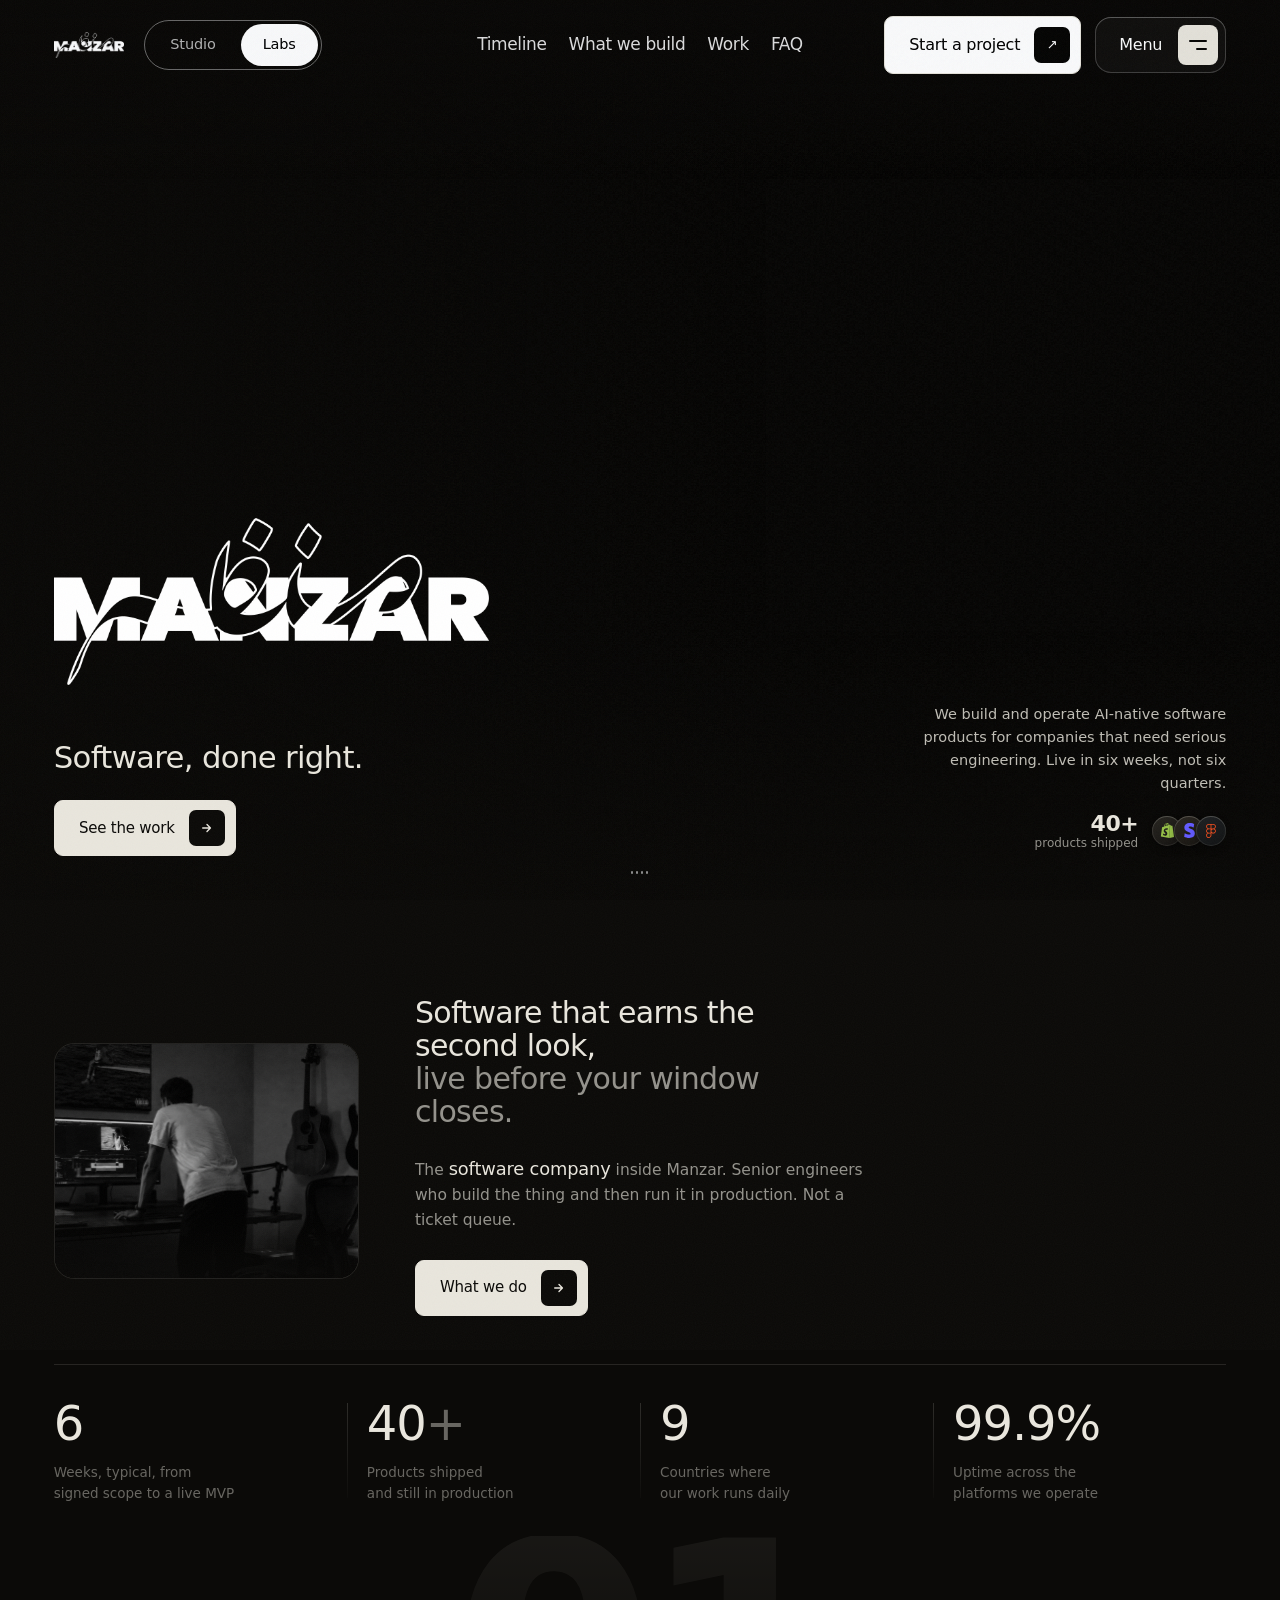
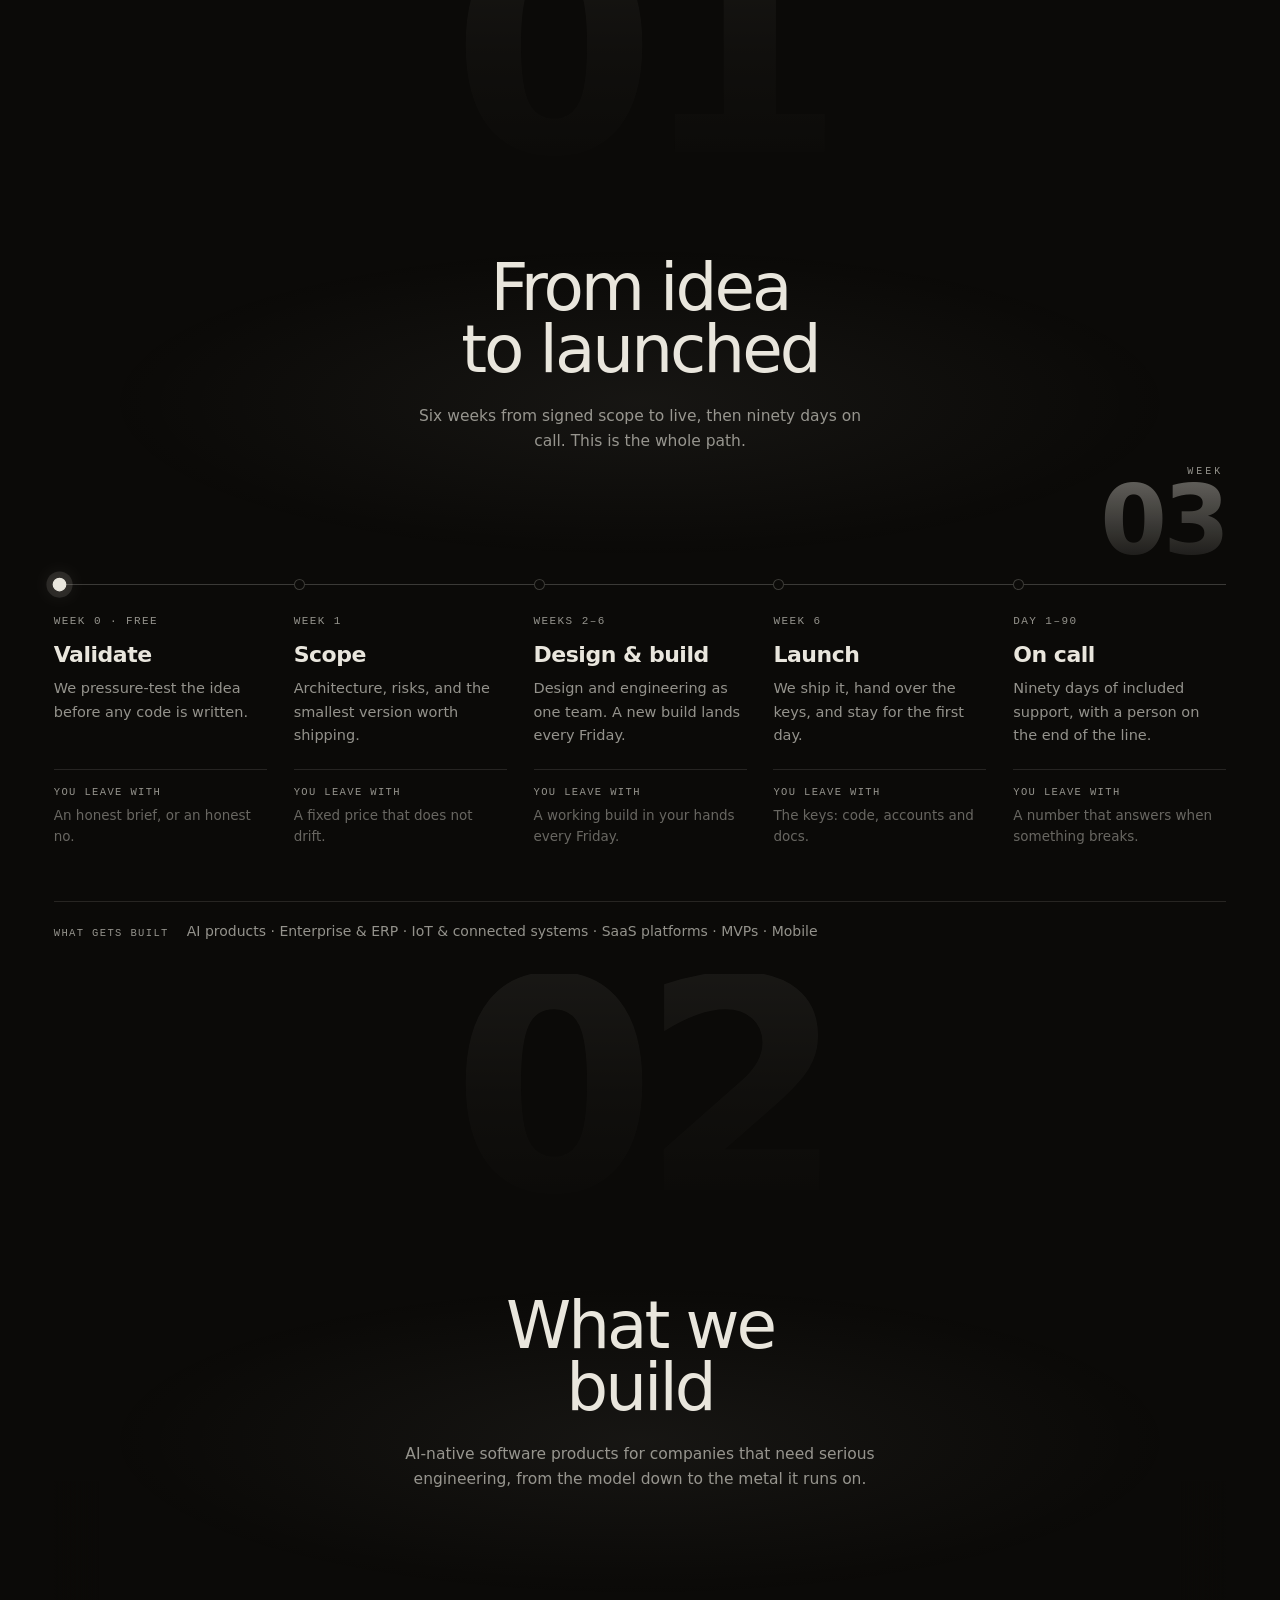
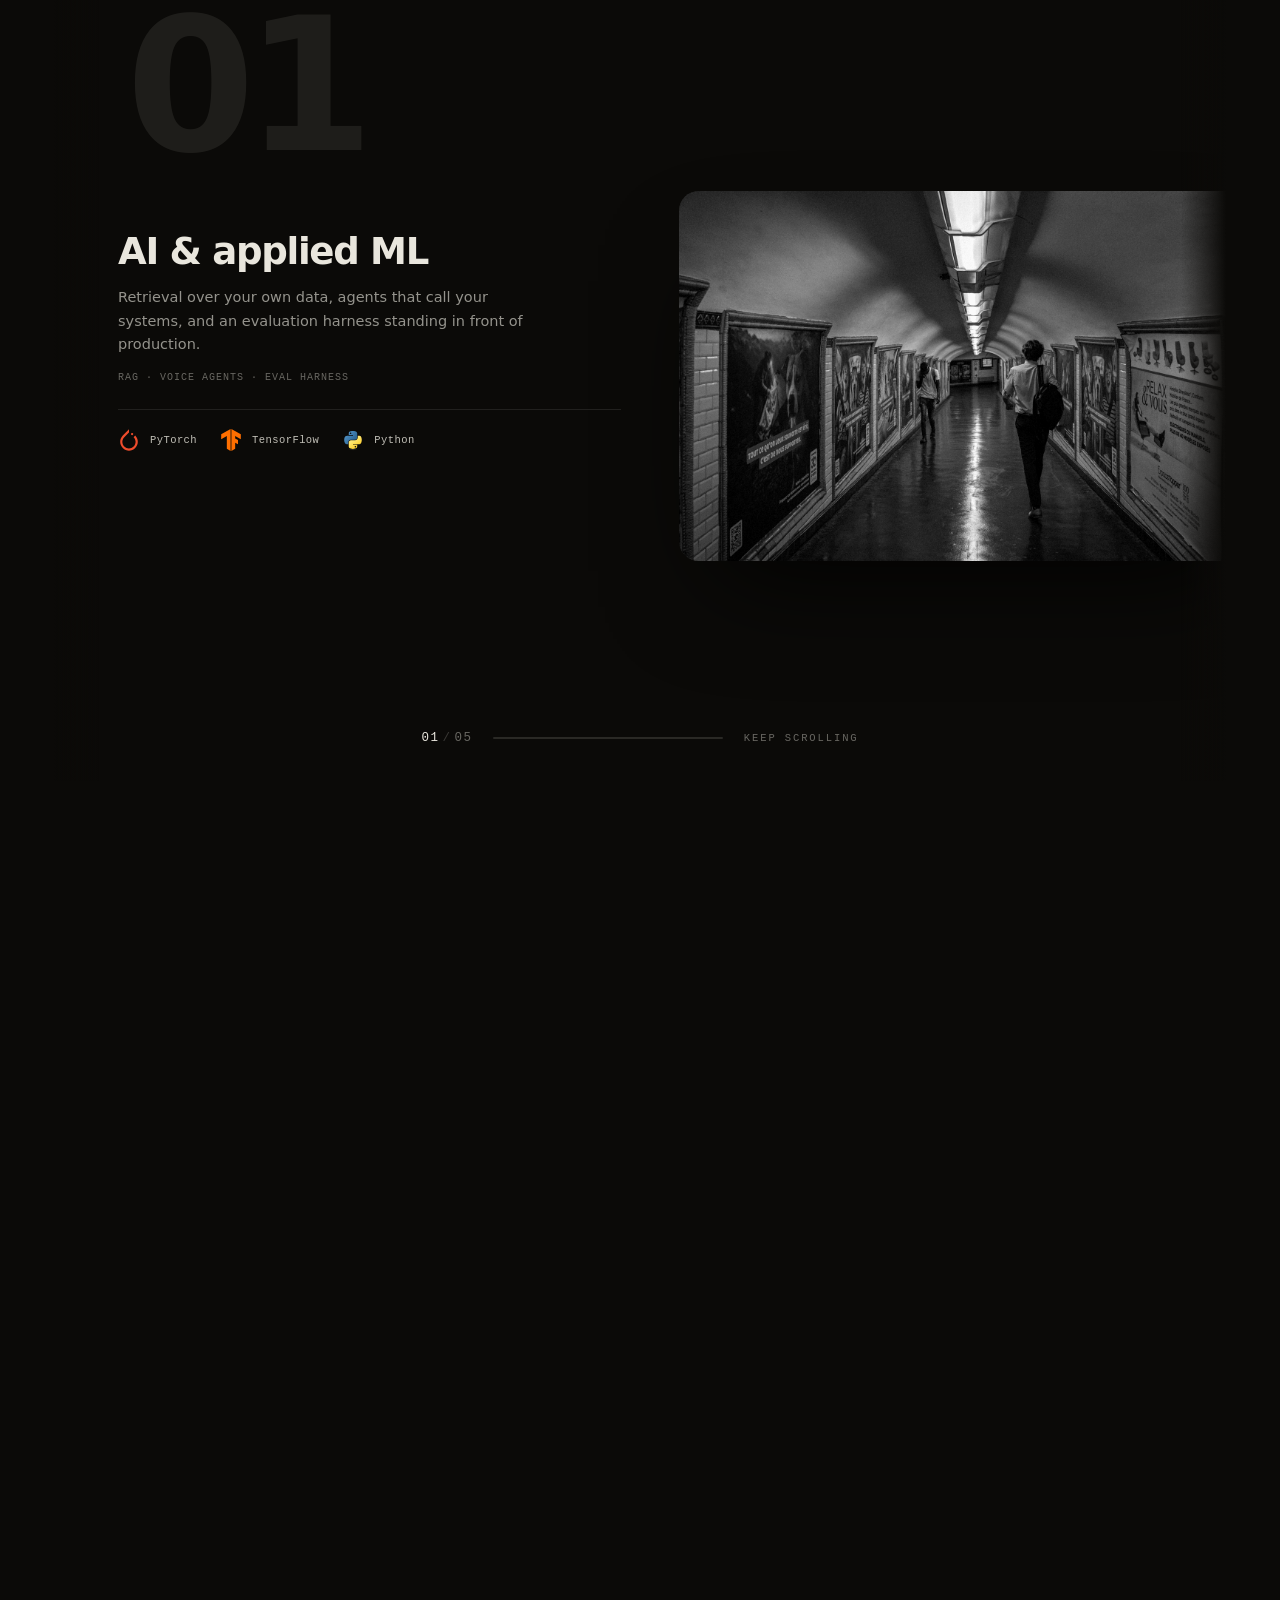
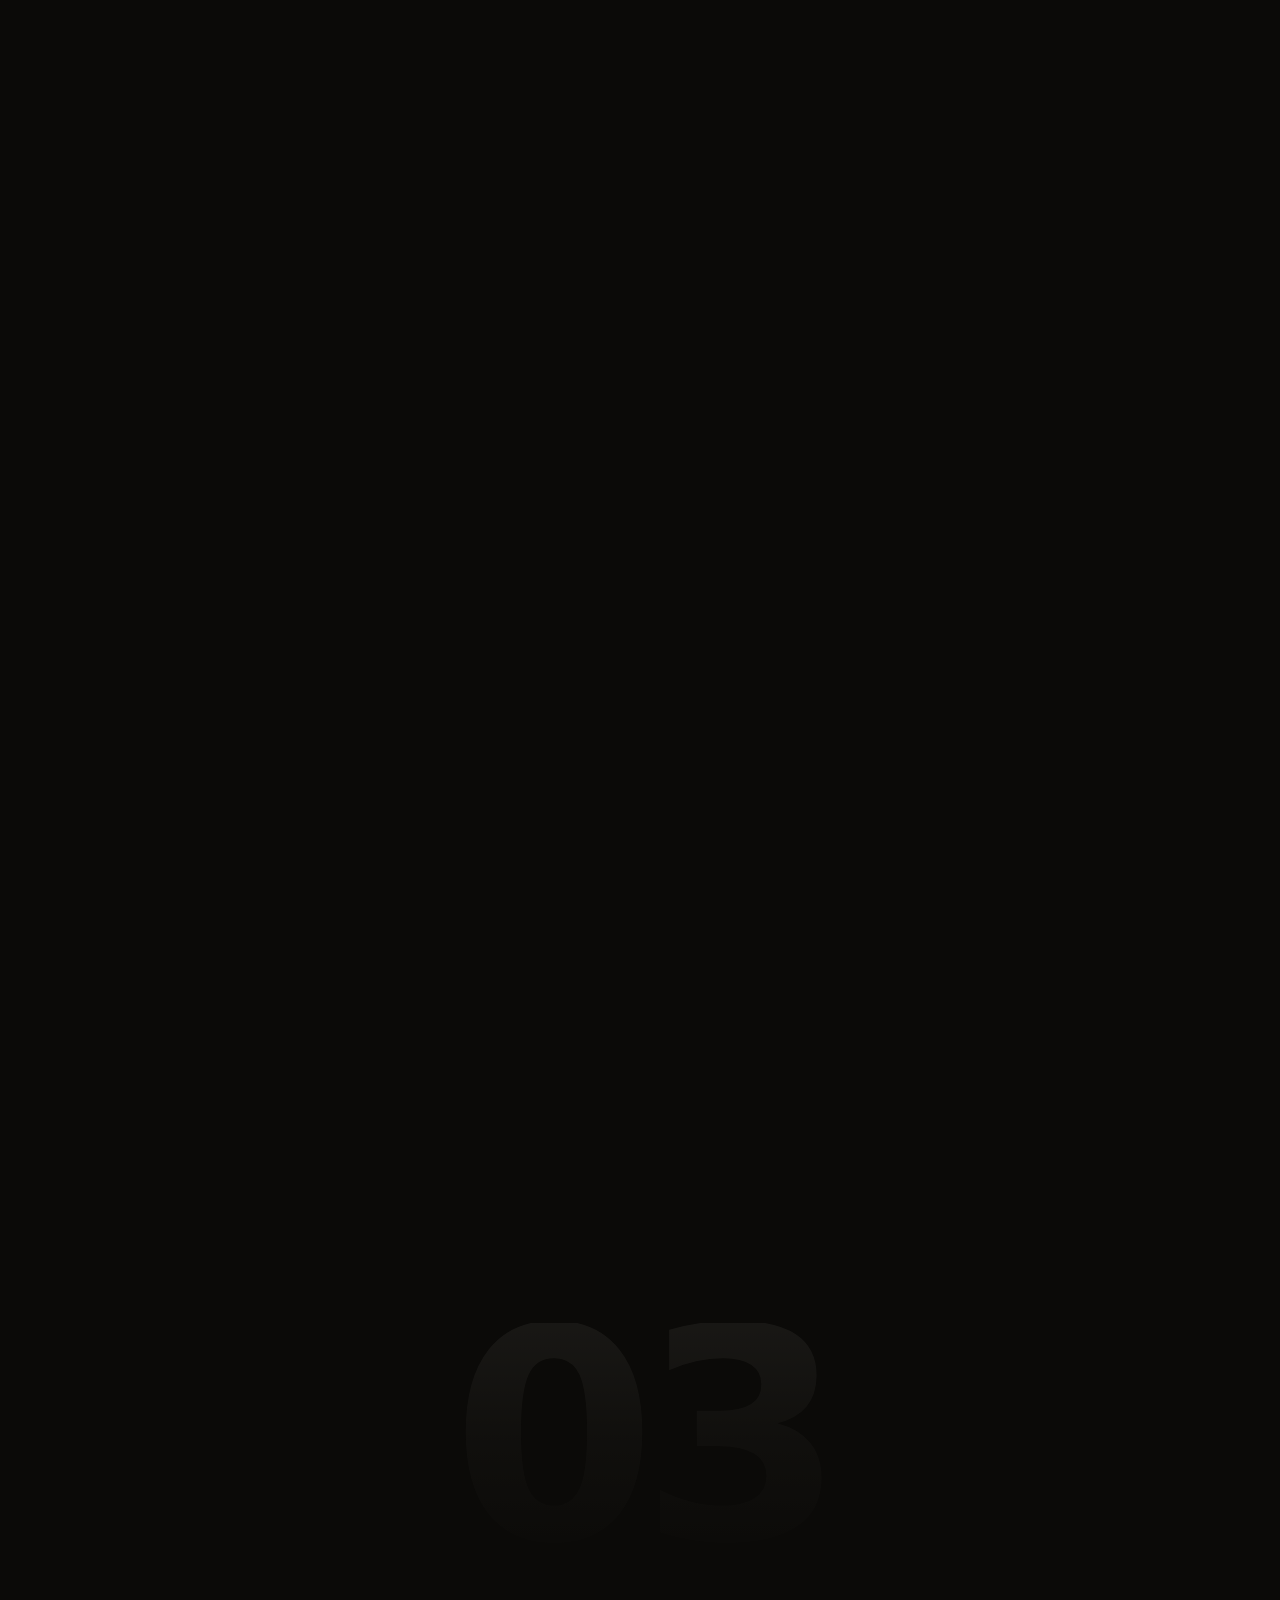
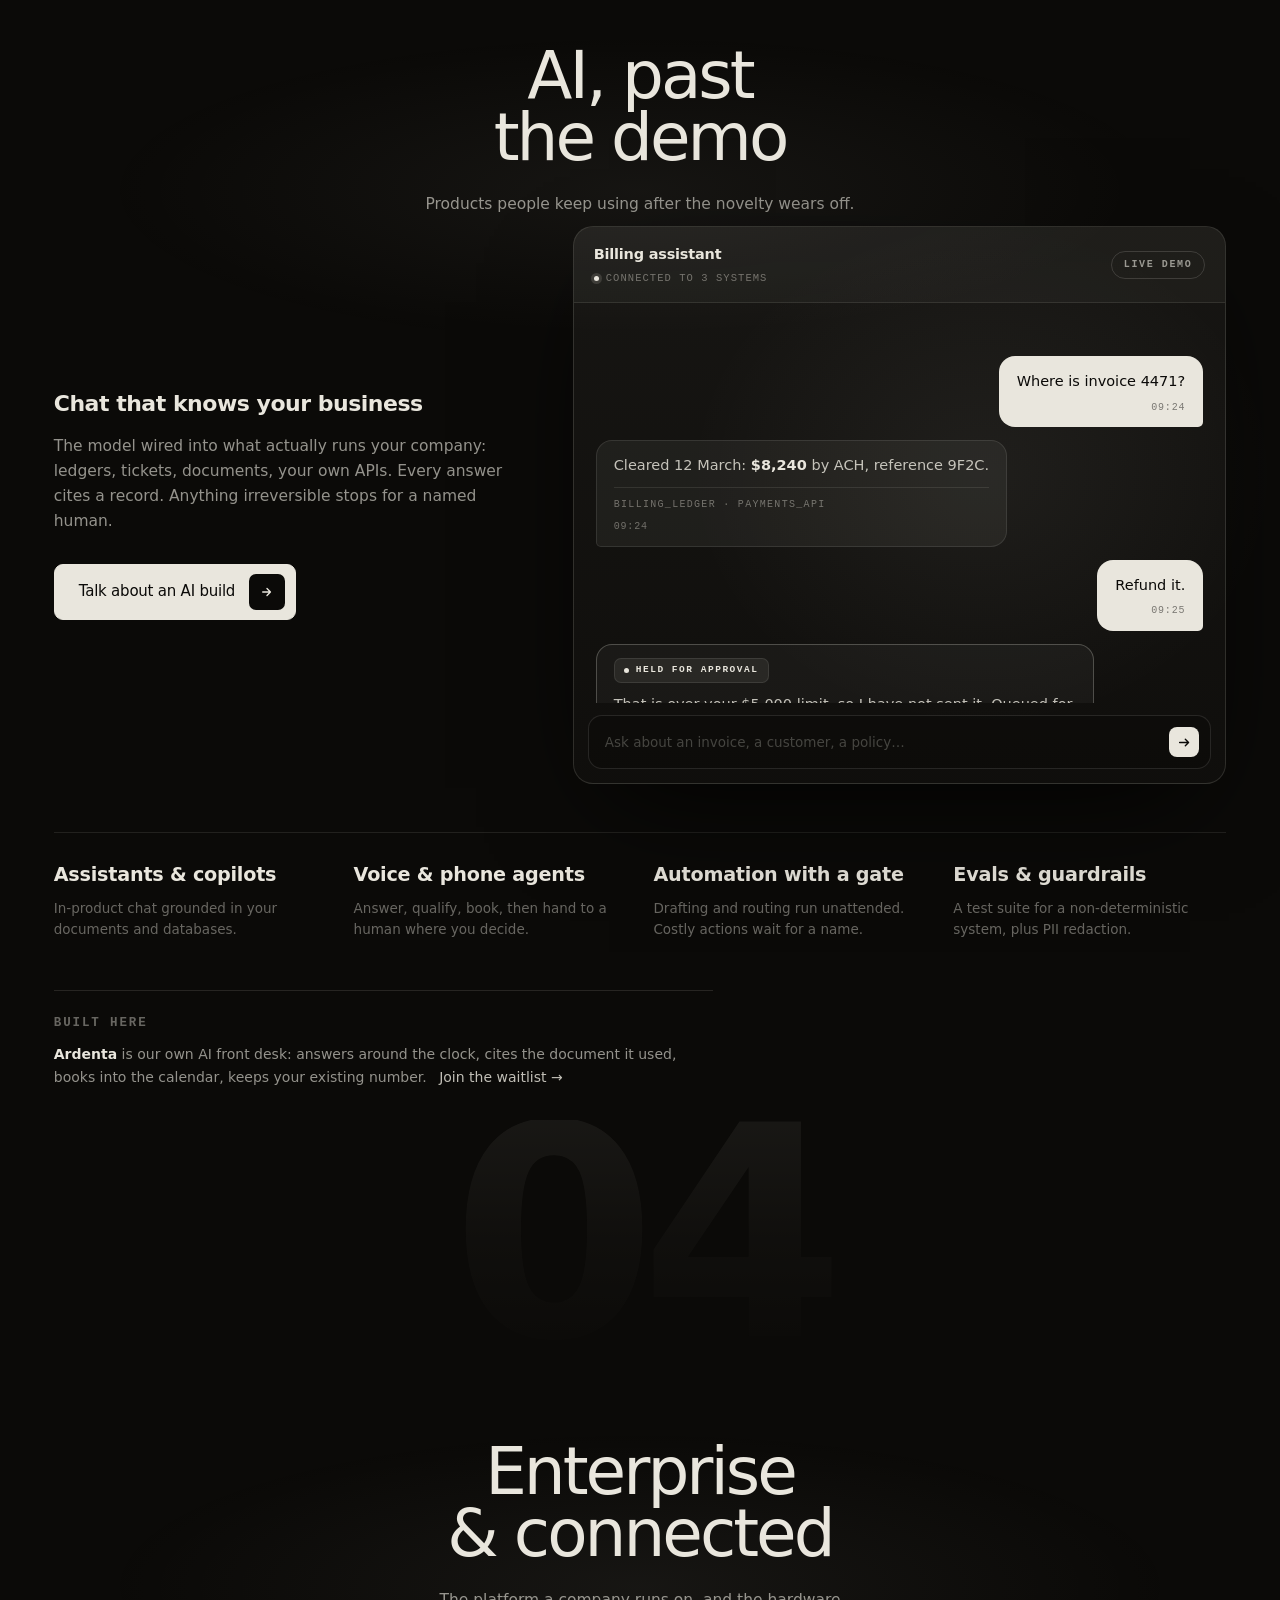
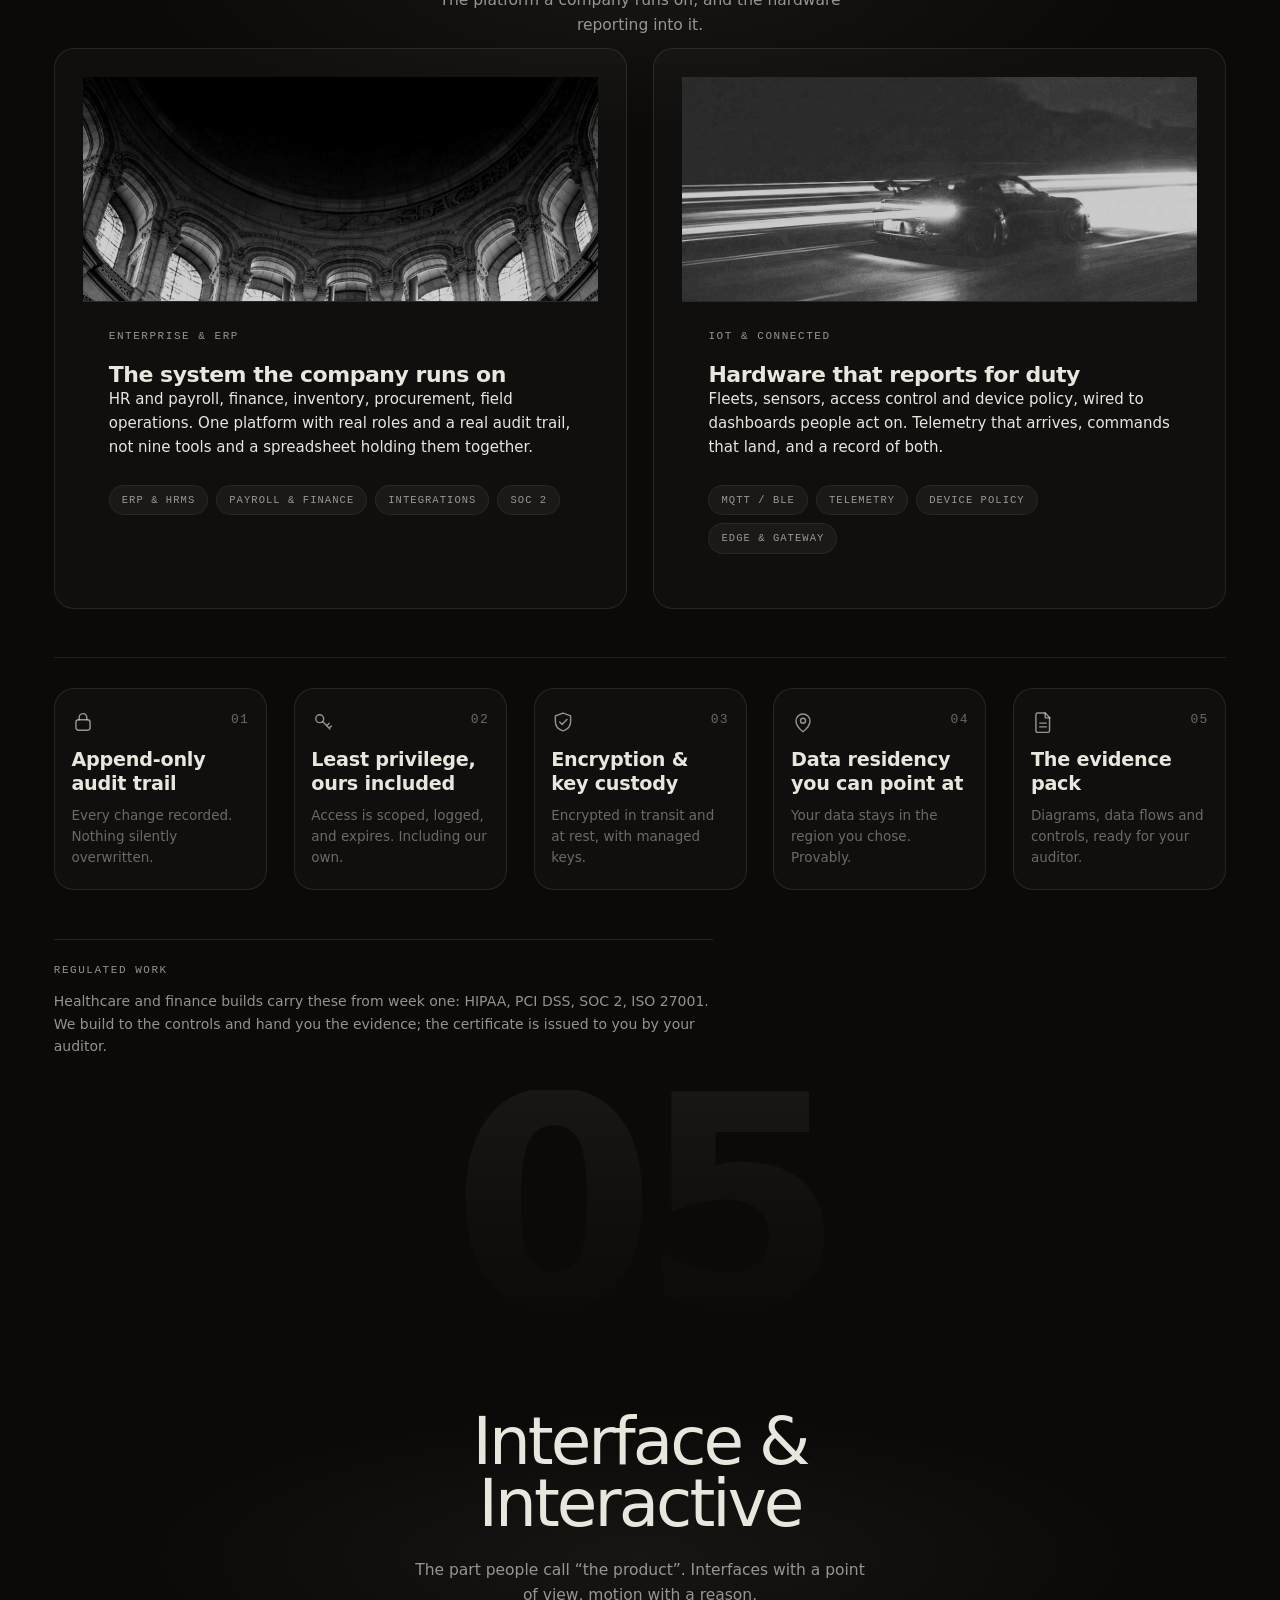
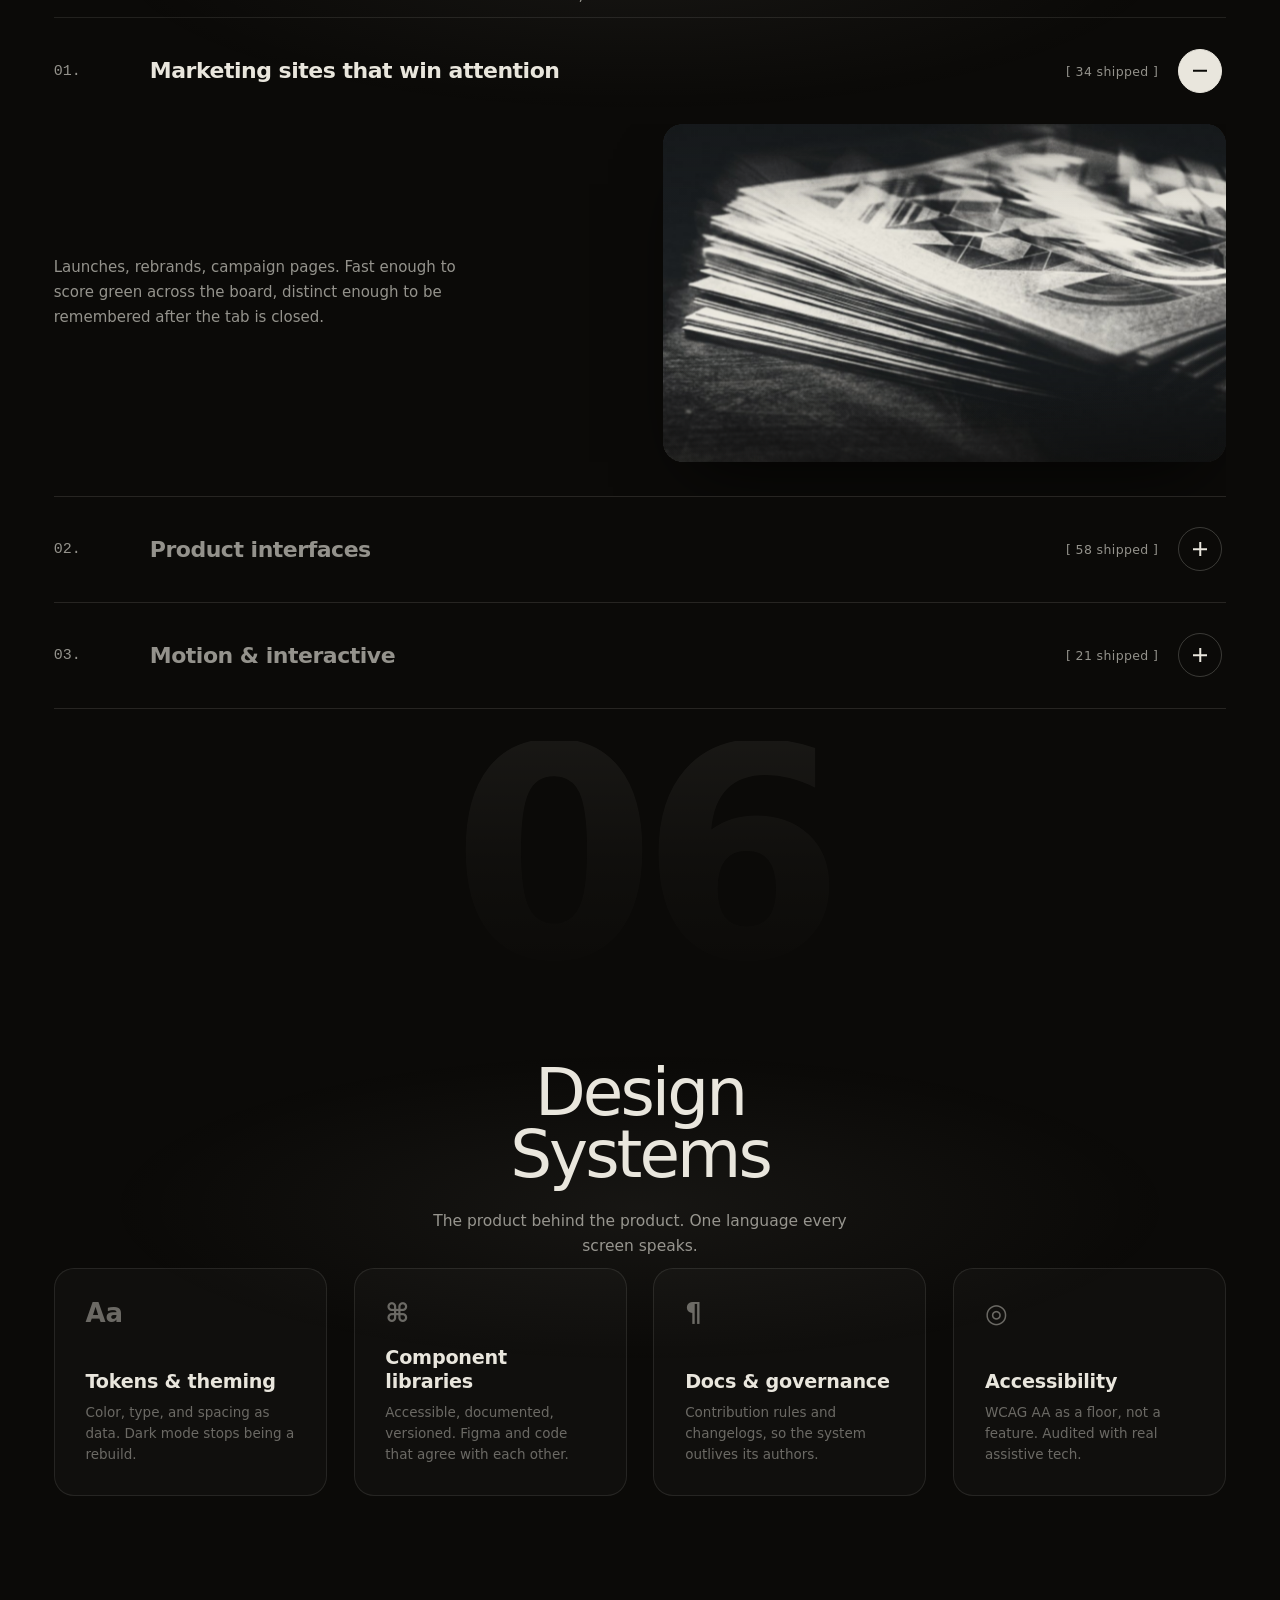
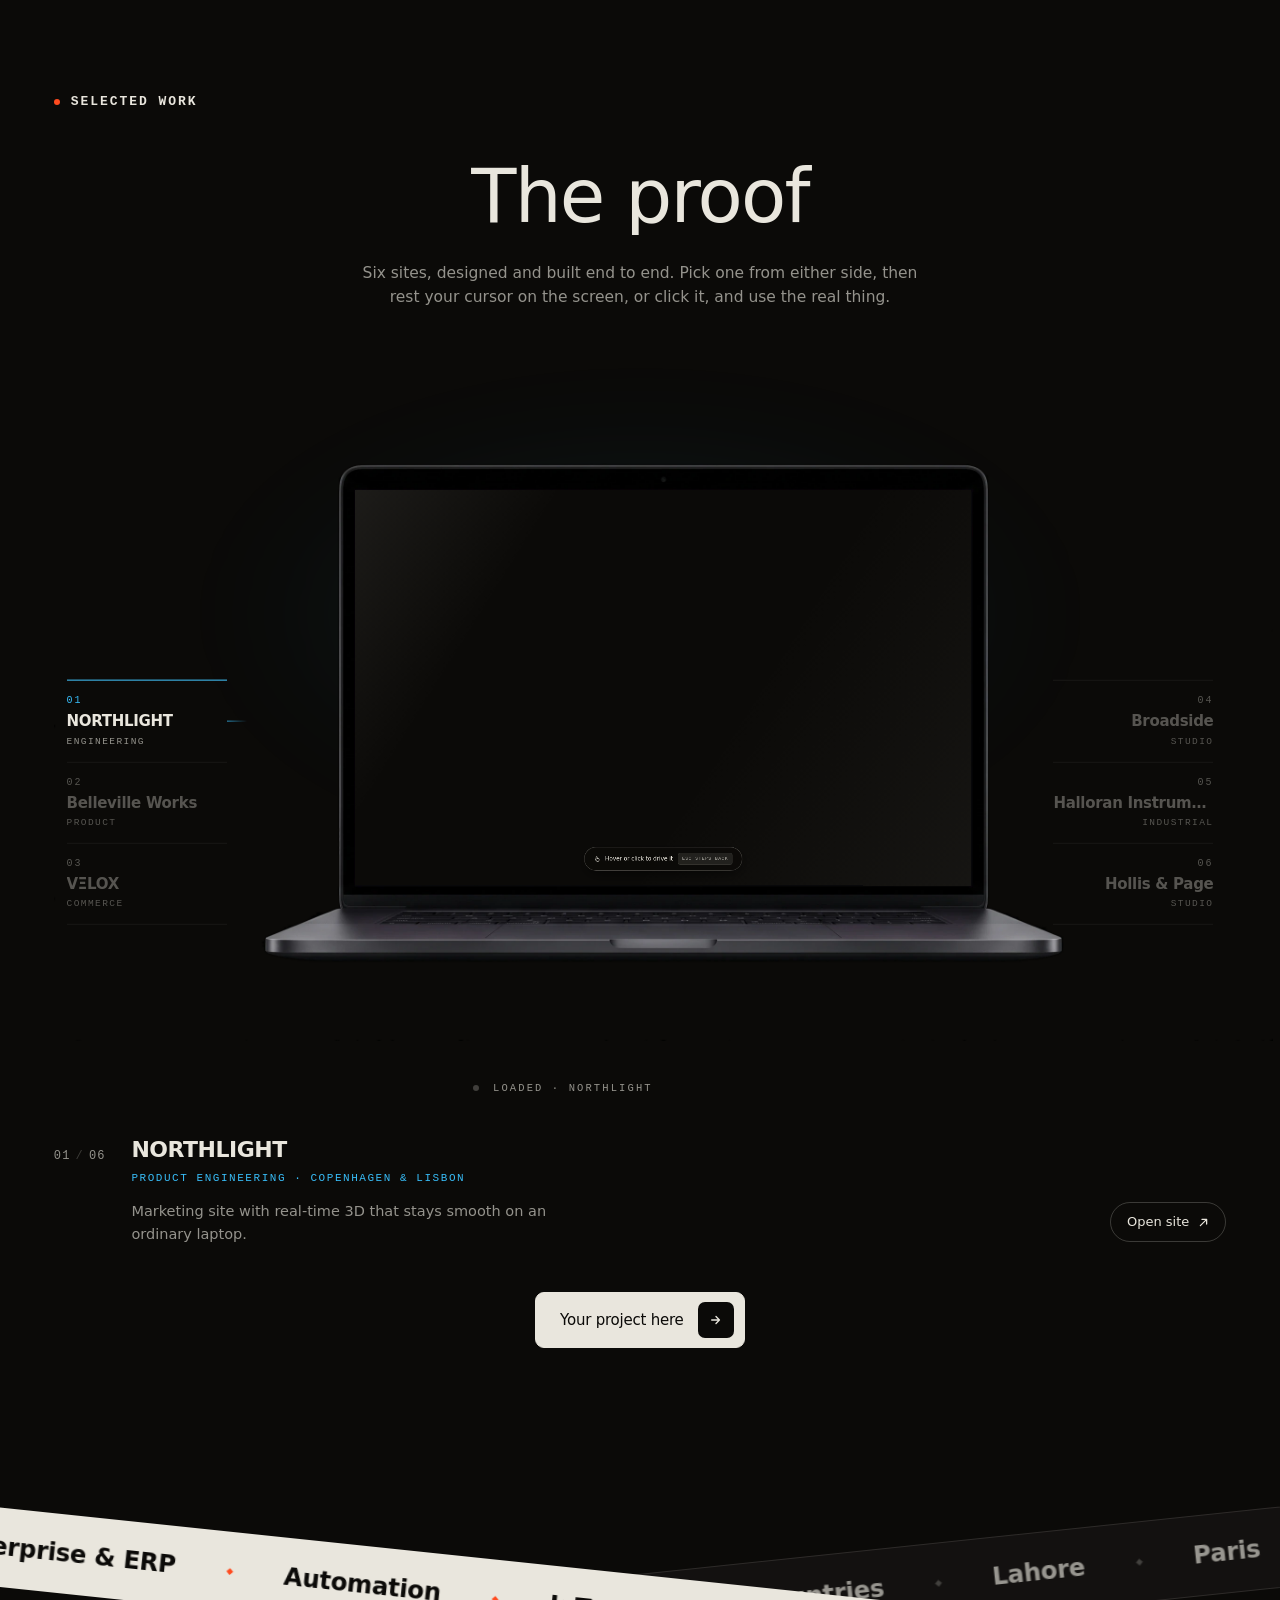
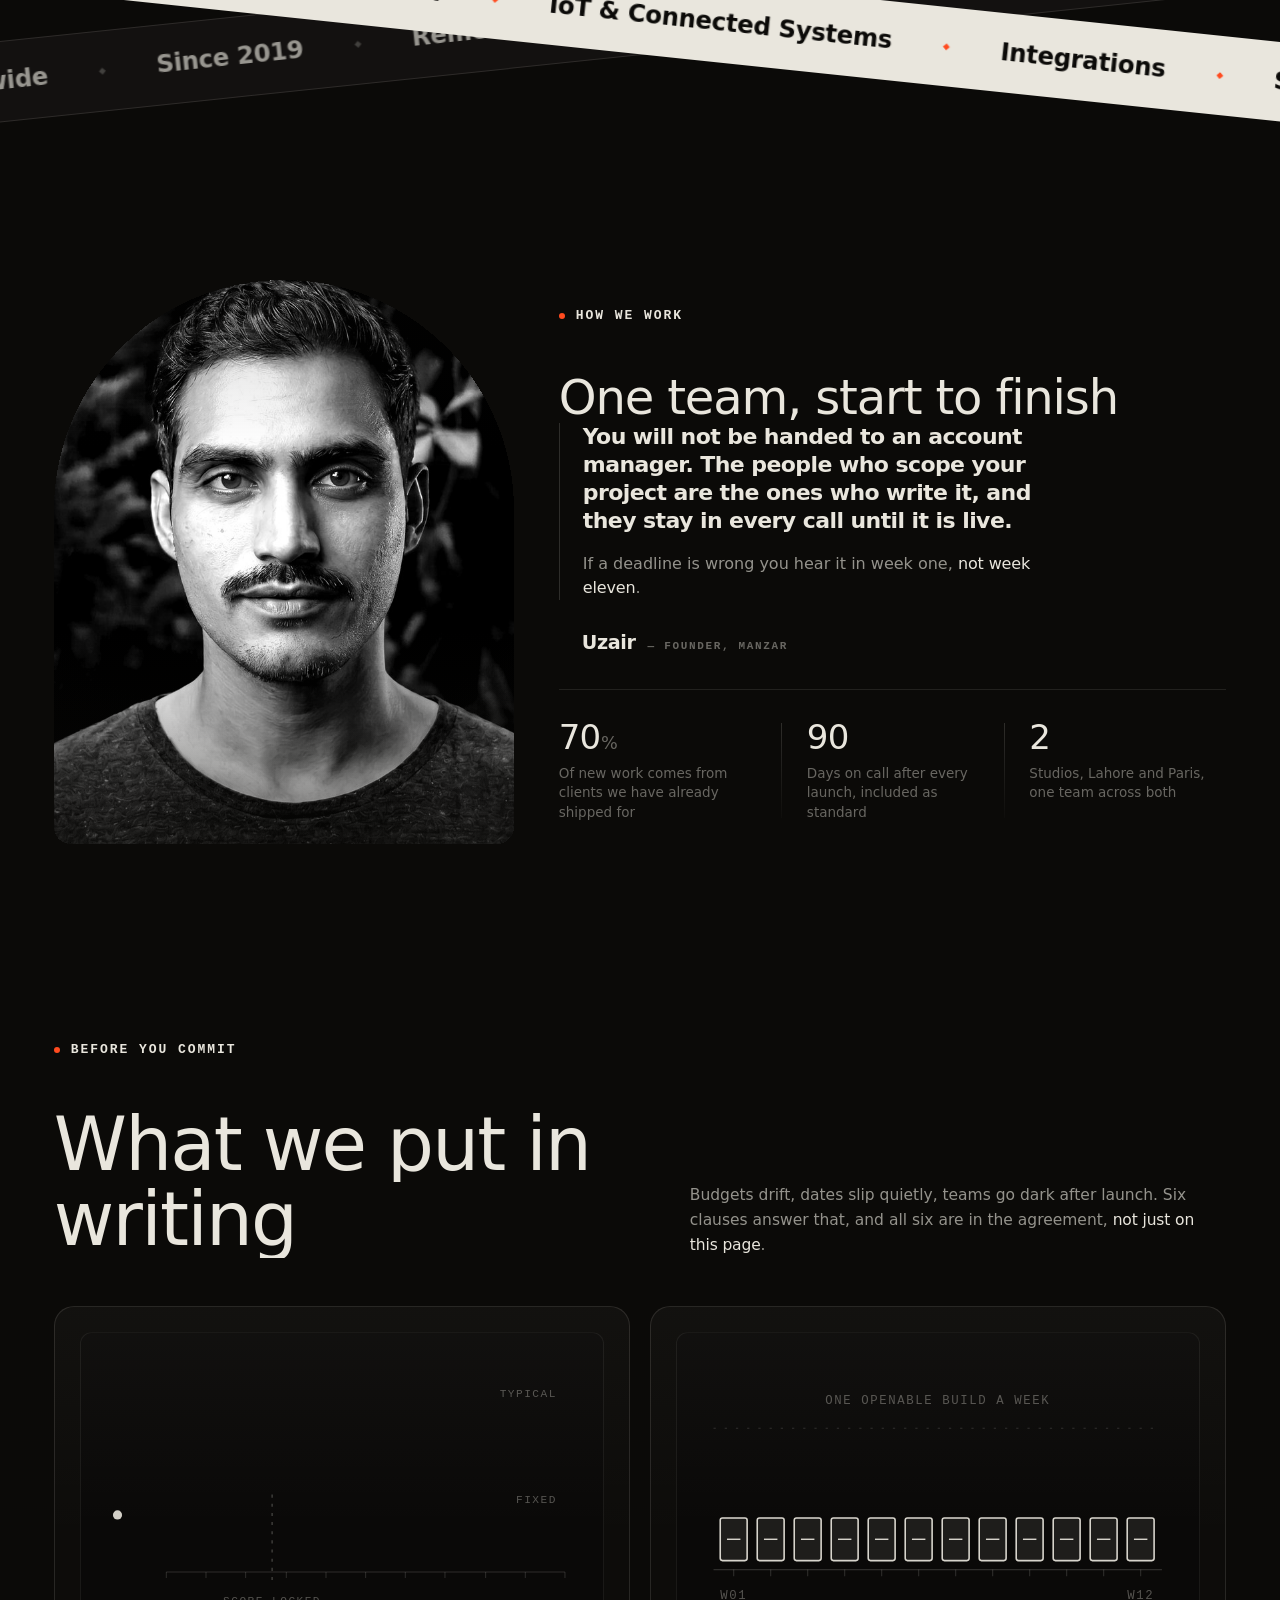
==== commit 22410291: "Work archive, score and copy pass Work - /work archive page: 23 films composed into bands (a wide pi" ====
--- a/labs/index.html
+++ b/labs/index.html
@@ -72,12 +72,12 @@
 <!-- The pointer. Deliberately the first stylesheet in the document, so
      it is resolved before the page first paints and the browser never
      gets a chance to show its own arrow. -->
-<link rel="stylesheet" href="../assets/css/cursor.css">
-<link rel="stylesheet" href="../assets/css/manzar-system.css">
-<link rel="stylesheet" href="assets/css/style.css">
+<link rel="stylesheet" href="../assets/css/cursor.css?v=12">
+<link rel="stylesheet" href="../assets/css/manzar-system.css?v=12">
+<link rel="stylesheet" href="assets/css/style.css?v=12">
   <!-- Manzar theme layer: re-skins Labs onto the Studio type system. Remove to restore original. -->
-  <link rel="stylesheet" href="assets/css/manzar-theme.css">
-<script src="../assets/js/manzar-system.js" defer></script>
+  <link rel="stylesheet" href="assets/css/manzar-theme.css?v=12">
+<script src="../assets/js/manzar-system.js?v=12" defer></script>
 <style>
 .skip{position:fixed;left:-999px;top:8px;z-index:2000;background:var(--acc);color:var(--ink);padding:8px 14px;font-family:var(--mono);font-size:12px}
 .skip:focus{left:8px}
@@ -178,8 +178,8 @@
   ]
 }
 </script>
-<link rel="stylesheet" href="../assets/css/crossover.css">
-<link rel="stylesheet" href="../assets/css/menu.css">
+<link rel="stylesheet" href="../assets/css/crossover.css?v=12">
+<link rel="stylesheet" href="../assets/css/menu.css?v=12">
 </head>
 <body>
 <a class="skip" href="#top">Skip to content</a>
@@ -258,7 +258,9 @@
         </div>
       </div>
     </div>
-    <audio data-mz-ambience data-mz-brand="labs" data-mz-volume=".28" data-mz-tracks='[{"src": "https://files.freemusicarchive.org/storage-freemusicarchive-org/music/ccCommunity/Meydan/For_Creators/Meydan_-_01_-_Rise.mp3", "name": "Rise — Meydän"}, {"src": "https://files.freemusicarchive.org/storage-freemusicarchive-org/music/no_curator/Meydn/The_Beauty_of_Maths/Meydn_-_The_Beauty_of_Maths.mp3", "name": "The Beauty of Maths — Meydän"}, {"src": "https://files.freemusicarchive.org/storage-freemusicarchive-org/music/ccCommunity/Meydn/Interplanetary_Forest/Meydn_-_01_-_Interplanetary_Forest.mp3", "name": "Interplanetary Forest — Meydän"}]' loop preload="auto" src="https://files.freemusicarchive.org/storage-freemusicarchive-org/music/ccCommunity/Meydan/For_Creators/Meydan_-_01_-_Rise.mp3"></audio>
+    <audio data-mz-ambience data-mz-brand="labs" data-mz-volume=".31"
+       data-mz-tracks='[{"src": "assets/audio/adrift-among-infinite-stars.mp3", "name": "Adrift Among Infinite Stars \u2014 Scott Buckley"}, {"src": "assets/audio/the-long-dark.mp3", "name": "The Long Dark \u2014 Scott Buckley"}, {"src": "assets/audio/cirrus.mp3", "name": "Cirrus \u2014 Scott Buckley"}, {"src": "assets/audio/hymn-to-the-dawn.mp3", "name": "Hymn to the Dawn \u2014 Scott Buckley"}, {"src": "assets/audio/decoherence.mp3", "name": "Decoherence \u2014 Scott Buckley"}]'
+       loop preload="metadata" src="assets/audio/adrift-among-infinite-stars.mp3"></audio>
   </section>
 
   <!-- ══════════════ TICKER ══════════════ -->
@@ -1219,6 +1221,10 @@
           <p>Lahore, Pakistan · Paris, France<br>Working worldwide.</p>
         </div>
         <div class="fblock">
+          <span class="fb-lab">Score</span>
+          <p>Music by <a href="https://www.scottbuckley.com.au" target="_blank" rel="noopener" style="color:var(--fg);text-decoration:underline;text-underline-offset:3px">Scott Buckley</a>, licensed CC&nbsp;BY&nbsp;4.0.<br>Press 1&ndash;5 to change the score.</p>
+        </div>
+        <div class="fblock">
           <span class="fb-lab">Elsewhere</span>
           <div class="fsoc">
             <a href="https://www.instagram.com/manzar.studio/" target="_blank" rel="noopener">Instagram ↗</a>
@@ -1263,15 +1269,15 @@
 <script src="assets/js/vendor/ScrollTrigger.min.js"></script>
 <script src="assets/js/vendor/SplitText.min.js"></script>
 <script src="assets/js/vendor/lenis.min.js"></script>
-<script src="assets/js/weave-normal.js"></script>
-<script src="assets/js/hero-silk.js"></script>
-<script src="assets/js/main.js"></script>
-<script src="assets/js/mz-sound.js" defer></script>
-<script src="assets/js/plate.js" defer></script>
-
-
-<script src="../assets/js/crossover.js"></script>
-<script src="../assets/js/menu.js" defer></script>
+<script src="assets/js/weave-normal.js?v=12"></script>
+<script src="assets/js/hero-silk.js?v=12"></script>
+<script src="assets/js/main.js?v=12"></script>
+<script src="assets/js/mz-sound.js?v=12" defer></script>
+<script src="assets/js/plate.js?v=12" defer></script>
+
+
+<script src="../assets/js/crossover.js?v=12"></script>
+<script src="../assets/js/menu.js?v=12" defer></script>
 <!-- ══════════════ MENU ══════════════
      Component: /assets/css/menu.css + /assets/js/menu.js. Self-contained,
      so the same markup runs on Studio, Labs and every subpage.
@@ -1370,15 +1376,9 @@
           <span class="mzx-t">Pricing</span>
           <span class="mzx-d">Sprint, build or retainer: three ways in.</span>
         </a>
-        <a class="mzx-row" href="../index.html#studio" style="--i:10"
-           data-media="../assets/menu/studio.svg" data-kicker="Who we are">
+        <a class="mzx-row" href="#contact" style="--i:10"
+           data-media="../assets/menu/contact.svg" data-kicker="Start a conversation">
           <span class="mzx-n">11</span>
-          <span class="mzx-t">Studio</span>
-          <span class="mzx-d">Who we are and how we work.</span>
-        </a>
-        <a class="mzx-row" href="#contact" style="--i:11"
-           data-media="../assets/menu/contact.svg" data-kicker="Start a conversation">
-          <span class="mzx-n">12</span>
           <span class="mzx-t">Contact</span>
           <span class="mzx-d">hello@manzar.studio. Say what you need.</span>
         </a>
--- a/labs/assets/css/manzar-theme.css
+++ b/labs/assets/css/manzar-theme.css
@@ -2321,33 +2321,92 @@
    "Start a project" pill and the menu's own Close button. Label first,
    then a square chip holding the stacked rules. The chip inverts on
    hover and the short rule runs out to full width. */
+/* ---------- the menu trigger ----------
+   Back to the pill. The rounded-rectangle version with the solid white
+   chip read as a second CTA sitting next to the real one, and the two
+   rules parting vertically read as the control coming to pieces.
+
+   This is the button as it was, at the CTA's height so the pair finally
+   lines up: an outlined pill, a soft translucent disc, two rules hung
+   off the right edge. On hover the short rule runs out to meet the long
+   one — arriving a beat later, which is the whole character of it — and
+   the disc lifts a shade. Nothing moves that does not mean something.
+
+   Whole pixels throughout: a 42px disc holding 2 + 6 + 2 puts the stack
+   at y=16, and the rules end at x=30 and start at 12 and 19. Nothing
+   straddles a pixel, so neither rule renders lighter than the other —
+   which is what the "bottom line's weight" was. */
+/* ---------- the menu trigger — v6, "the plate" ----------
+   Rectangular, because the silhouette was never what was wrong with it.
+   What was wrong is that the outline was one flat hairline and the chip
+   was one flat white box, so the control read as DRAWN rather than made.
+   Three changes carry it:
+
+   1  The edge is layered, not stroked. A 1px inset ring plus a brighter
+      catch along the top — the same move the work cards use for their
+      bezel. It reads as a plate with a lit edge instead of a rectangle
+      somebody put a border on.
+
+   2  The corners are concentric. The chip is inset 8px and rounded 8px,
+      so the shell is rounded 16px, and the two curves stay parallel the
+      whole way round. When they are not — a 7px chip in a 9px shell —
+      the inner corner visibly pinches against the outer one, which is
+      what makes a nested rectangle look cheap without anyone being able
+      to name why.
+
+   3  The rules trade places. At rest the long one is on top; on hover
+      they swap, the lower arriving a beat after the upper. Both ends of
+      that are a legible menu mark, so it reads as a mechanism turning
+      over rather than an icon coming apart — which was the complaint
+      about the version that pulled them vertically.
+
+   Whole pixels throughout: 2 + 6 + 2 in a 40px chip puts the stack at
+   y=15, and the rules run to x=29 from 11 and 18. Nothing straddles a
+   pixel, so neither rule can render lighter than its partner. */
 .menu-btn{
-  display:inline-flex;align-items:center;gap:12px;
-  height:46px;padding:0 6px 0 18px;
-  border:1px solid rgba(255,255,255,.22);border-radius:100px;
-  background:none;cursor:pointer;color:#fff;
+  display:inline-flex;align-items:center;gap:16px;
+  height:56px;padding:0 8px 0 24px;
+  border:0;border-radius:16px;
+  background:rgba(255,255,255,.04);
+  box-shadow:
+    inset 0 0 0 1px rgba(255,255,255,.2),
+    inset 0 1px 0 rgba(255,255,255,.13);
+  cursor:pointer;color:#fff;
   font-family:var(--body);font-weight:500;
-  font-size:clamp(14px,1.05vw,16px);letter-spacing:-.015em;
-  transition:border-color .35s var(--e-out,cubic-bezier(.22,1,.36,1)),background-color .35s;
-}
-.menu-btn:hover{border-color:rgba(255,255,255,.5)}
+  font-size:clamp(16px,1.2vw,18px);letter-spacing:-.015em;
+  transition:background-color .45s cubic-bezier(.22,1,.36,1),
+             box-shadow .45s cubic-bezier(.22,1,.36,1),
+             transform .3s cubic-bezier(.34,1.56,.64,1);
+}
+.menu-btn:hover{
+  background:rgba(255,255,255,.085);
+  box-shadow:
+    inset 0 0 0 1px rgba(255,255,255,.42),
+    inset 0 1px 0 rgba(255,255,255,.26);
+}
+.menu-btn:active{transform:translateY(1px)}
+.menu-btn:focus-visible{outline:1.5px dashed #fff;outline-offset:3px}
 .menu-btn-label{line-height:1}
+/* Bone, not #fff. The chip is a piece of the site's own paper sitting
+   in the nav; pure white beside the CTA's pure white body welds the two
+   controls into one bright object at a glance. */
 .menu-btn-icon{
-  display:flex;flex-direction:column;align-items:flex-end;justify-content:center;gap:5px;
-  width:32px;height:32px;border-radius:100px;
-  background:rgba(255,255,255,.10);
-  transition:background-color .35s;
-}
-.menu-btn:hover .menu-btn-icon{background:rgba(255,255,255,.2)}
+  display:flex;flex-direction:column;align-items:flex-end;justify-content:center;gap:6px;
+  width:40px;height:40px;padding-right:11px;border-radius:8px;
+  background:#E9E6DD;
+  transition:background-color .45s cubic-bezier(.22,1,.36,1);
+}
+.menu-btn:hover .menu-btn-icon{background:#fff}
 .menu-btn-icon i{
-  display:block;height:1.5px;background:currentColor;border-radius:2px;
-  transition:width .35s cubic-bezier(.22,1,.36,1);
-}
-.menu-btn-icon i:nth-child(1){width:15px}
-.menu-btn-icon i:nth-child(2){width:9px}
-.menu-btn:hover .menu-btn-icon i:nth-child(2){width:15px}
-.menu-btn-icon i:first-child{margin-right:8px}
-.menu-btn-icon i:last-child{margin-right:8px}
+  display:block;height:2px;border-radius:1px;background:#0B0A08;
+  transition:width .5s cubic-bezier(.22,1,.36,1);
+}
+.menu-btn-icon i:nth-child(1){width:18px}
+.menu-btn-icon i:nth-child(2){width:11px}
+/* the delay sits on the hover rule only, so the pair goes out staggered
+   and comes home together — a lag on the way back just reads as lag */
+.menu-btn:hover .menu-btn-icon i:nth-child(1){width:11px}
+.menu-btn:hover .menu-btn-icon i:nth-child(2){width:18px;transition-delay:.07s}
 
 
 /* ============================================================
@@ -2704,6 +2763,14 @@
 }
 .mz-toast.is-in{ opacity:.85; }
 
+/* A page rendered inside the other world's preview plate is scenery.
+   mz-sound.js marks it and plays nothing (see the guard at the top of
+   that file); this takes the fixed sound chrome out of the picture too,
+   so a stray toggle does not float in the middle of the plate. */
+html.is-framed .mz-sndtgl,
+html.is-framed .mz-toast{display:none!important}
+
+
 /* v22.1: the tagline joins the wordmark as a lockup — one confident
    line at display scale, tucked under the mark, full bone. It was a
    19-24px whisper orphaned beneath an 870px logo. */
